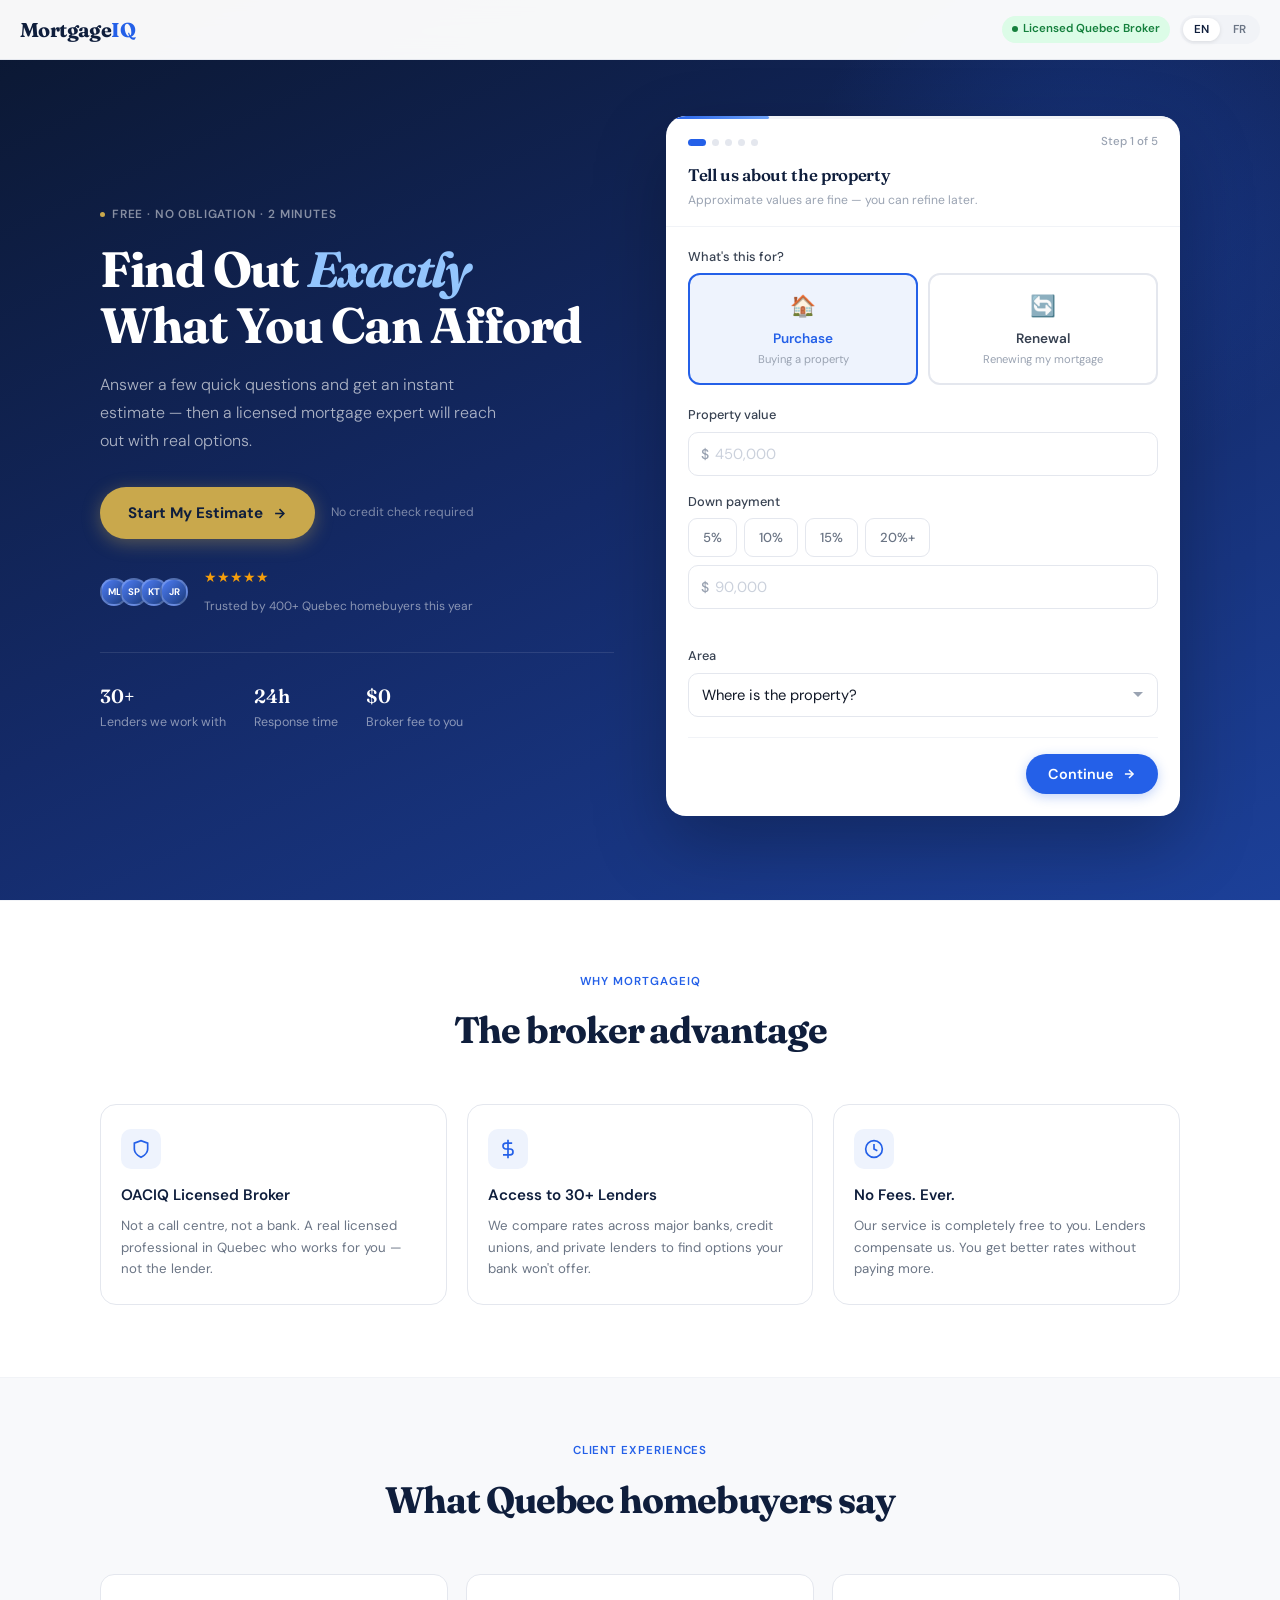
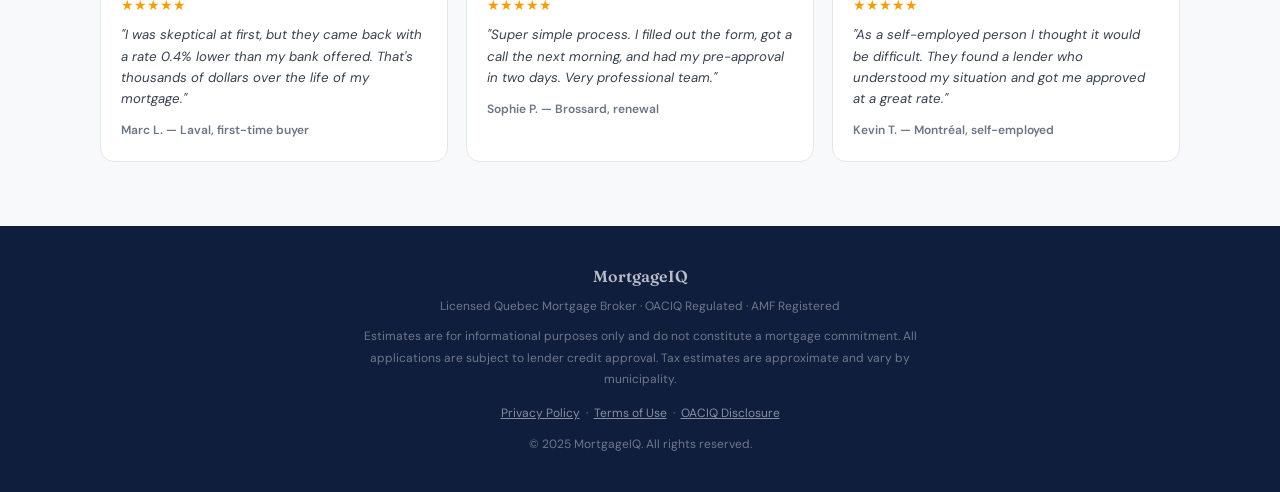
==== index.html @ 28eef4b3 "index.html" ====
<!DOCTYPE html>
<html lang="en" id="htmlRoot">
<head>
<meta charset="UTF-8">
<meta name="viewport" content="width=device-width, initial-scale=1.0">
<title>MortgageIQ — Free Quebec Mortgage Calculator</title>
<link rel="preconnect" href="https://fonts.googleapis.com">
<link href="https://fonts.googleapis.com/css2?family=Fraunces:ital,opsz,wght@0,9..144,600;0,9..144,700;1,9..144,300&family=DM+Sans:opsz,wght@9..40,300;9..40,400;9..40,500;9..40,600&display=swap" rel="stylesheet">
<style>
:root{--navy:#0f1e3c;--navy-mid:#1a2f58;--blue:#2460e8;--blue-light:#4f7ef5;--sky:#eef3fd;--gold:#c9a84c;--green:#15803d;--green-soft:#dcfce7;--yellow:#b45309;--red:#b91c1c;--white:#fff;--gray-50:#f8f9fb;--gray-100:#f1f3f7;--gray-200:#e4e7ee;--gray-300:#cbd1dc;--gray-400:#9aa3b2;--gray-500:#6b7585;--gray-700:#374151;--gray-900:#111827;--shadow-lg:0 16px 56px rgba(15,30,60,0.16)}
*,*::before,*::after{box-sizing:border-box;margin:0;padding:0}
html{scroll-behavior:smooth;-webkit-text-size-adjust:100%}
body{font-family:'DM Sans',sans-serif;background:#fff;color:var(--gray-900);line-height:1.6;overflow-x:hidden}

/* NAV */
nav{position:fixed;top:0;left:0;right:0;z-index:200;background:rgba(255,255,255,0.97);backdrop-filter:blur(12px);border-bottom:1px solid var(--gray-200);height:60px;display:flex;align-items:center;padding:0 20px;gap:10px}
.nav-logo{font-family:'Fraunces',serif;font-size:1.25rem;font-weight:700;color:var(--navy);letter-spacing:-0.03em;flex:1}
.nav-logo span{color:var(--blue)}
.nav-pill{display:flex;align-items:center;gap:5px;background:var(--green-soft);color:var(--green);font-size:0.72rem;font-weight:600;padding:4px 10px;border-radius:100px;white-space:nowrap}
.nav-pill::before{content:'';width:6px;height:6px;border-radius:50%;background:var(--green);flex-shrink:0}
.lang-sw{display:flex;background:var(--gray-100);border-radius:100px;padding:3px;gap:2px;flex-shrink:0}
.lang-btn{padding:4px 11px;border-radius:100px;border:none;cursor:pointer;font-family:'DM Sans',sans-serif;font-size:0.72rem;font-weight:600;color:var(--gray-500);background:transparent;transition:all 0.18s}
.lang-btn.active{background:white;color:var(--navy);box-shadow:0 1px 4px rgba(0,0,0,0.1)}

/* HERO */
.hero{min-height:100svh;background:linear-gradient(155deg,#0b1730 0%,#142a68 52%,#1c4099 100%);display:flex;align-items:center;padding:80px 20px 48px;position:relative;overflow:hidden}
.hero-glow{position:absolute;width:600px;height:600px;border-radius:50%;top:-100px;right:-100px;background:radial-gradient(circle,rgba(36,96,232,0.22) 0%,transparent 65%);pointer-events:none}
.hero-inner{max-width:1080px;margin:0 auto;width:100%;display:grid;grid-template-columns:1fr 1fr;gap:52px;align-items:center;position:relative;z-index:2}
.eyebrow{display:inline-flex;align-items:center;gap:7px;font-size:0.74rem;font-weight:600;color:rgba(255,255,255,0.5);letter-spacing:0.07em;text-transform:uppercase;margin-bottom:18px}
.eyebrow-dot{width:5px;height:5px;border-radius:50%;background:var(--gold)}
.hero h1{font-family:'Fraunces',serif;font-size:clamp(2rem,4.5vw,3.1rem);font-weight:700;color:white;line-height:1.12;letter-spacing:-0.03em;margin-bottom:18px}
.hero h1 em{font-style:italic;color:#93c5fd}
.hero-sub{font-size:1rem;color:rgba(255,255,255,0.65);max-width:400px;margin-bottom:32px;font-weight:300;line-height:1.75}
.hero-cta-row{display:flex;align-items:center;gap:16px;flex-wrap:wrap}
.btn-hero{display:inline-flex;align-items:center;gap:9px;background:var(--gold);color:var(--navy);font-weight:700;font-size:0.95rem;padding:14px 28px;border-radius:100px;border:none;cursor:pointer;box-shadow:0 4px 18px rgba(201,168,76,0.38);text-decoration:none;transition:all 0.2s;font-family:'DM Sans',sans-serif}
.btn-hero:hover{background:#dbb958;transform:translateY(-2px)}
.hero-reassure{font-size:0.76rem;color:rgba(255,255,255,0.45)}
.hero-reviews{display:flex;align-items:center;gap:10px;margin-top:28px}
.rev-avatars{display:flex}
.rev-av{width:28px;height:28px;border-radius:50%;border:2px solid rgba(255,255,255,0.2);margin-right:-8px;background:linear-gradient(135deg,#4f7ef5,#1a3a7c);display:flex;align-items:center;justify-content:center;font-size:0.6rem;font-weight:700;color:white}
.rev-txt{font-size:0.75rem;color:rgba(255,255,255,0.5);margin-left:14px}
.rev-stars{color:#fbbf24;font-size:0.7rem;display:block;margin-bottom:1px}
.hero-stats{display:flex;gap:28px;margin-top:36px;padding-top:28px;border-top:1px solid rgba(255,255,255,0.1)}
.hero-stat{color:rgba(255,255,255,0.5);font-size:0.78rem}
.hero-stat strong{display:block;color:white;font-size:1.2rem;font-family:'Fraunces',serif;font-weight:600;margin-bottom:1px}

/* CALC CARD */
.calc-card{background:white;border-radius:20px;box-shadow:0 28px 72px rgba(0,0,0,0.26);overflow:hidden}
.c-prog{height:3px;background:var(--gray-100)}
.c-prog-fill{height:100%;background:linear-gradient(90deg,var(--blue),#6fa3f7);transition:width 0.5s cubic-bezier(.4,0,.2,1);border-radius:0 2px 2px 0}
.c-ind{display:flex;align-items:center;justify-content:space-between;padding:14px 22px 0}
.c-dots{display:flex;gap:6px}
.c-dot{width:7px;height:7px;border-radius:50%;background:var(--gray-200);transition:all 0.3s}
.c-dot.active{background:var(--blue);width:18px;border-radius:4px}
.c-dot.done{background:var(--green)}
.c-counter{font-size:0.72rem;color:var(--gray-400);font-weight:500}
.c-title-row{padding:10px 22px 16px;border-bottom:1px solid var(--gray-100)}
.c-title{font-family:'Fraunces',serif;font-size:1.05rem;font-weight:600;color:var(--navy);letter-spacing:-0.02em}
.c-hint{font-size:0.76rem;color:var(--gray-400);margin-top:2px}
.c-body{padding:20px 22px 22px}

/* FORM */
.fg{margin-bottom:16px}
.fl{display:flex;align-items:center;gap:5px;font-size:0.8rem;font-weight:500;color:var(--gray-700);margin-bottom:6px}
.fl .opt{color:var(--gray-400);font-weight:400;font-size:0.72rem}
.fi{width:100%;padding:11px 13px;border:1.5px solid var(--gray-200);border-radius:10px;font-family:'DM Sans',sans-serif;font-size:0.92rem;color:var(--gray-900);background:white;outline:none;transition:border-color 0.15s,box-shadow 0.15s;-webkit-appearance:none}
.fi:focus{border-color:var(--blue);box-shadow:0 0 0 3px rgba(36,96,232,0.1)}
.fi::placeholder{color:var(--gray-300)}
.fsel{appearance:none;cursor:pointer;background-image:url("data:image/svg+xml,%3Csvg xmlns='http://www.w3.org/2000/svg' width='12' height='8' viewBox='0 0 12 8'%3E%3Cpath fill='%239aa3b2' d='M1 1l5 5 5-5'/%3E%3C/svg%3E");background-repeat:no-repeat;background-position:right 13px center;padding-right:34px}
.pfx{position:relative}
.pfx-lbl{position:absolute;left:13px;top:50%;transform:translateY(-50%);font-size:0.88rem;color:var(--gray-400);font-weight:500;pointer-events:none}
.pfx .fi{padding-left:26px}
.down-hint{font-size:0.73rem;margin-top:5px;min-height:16px}
.g2{display:grid;grid-template-columns:1fr 1fr;gap:12px}
.err{font-size:0.73rem;color:var(--red);margin-top:4px;display:none}
.err.on{display:block;animation:fUp 0.2s ease}

/* CHIPS */
.cg{display:flex;flex-wrap:wrap;gap:7px}
.ch{padding:8px 14px;border:1.5px solid var(--gray-200);border-radius:9px;cursor:pointer;font-size:0.82rem;color:var(--gray-500);font-weight:500;background:white;transition:all 0.15s;user-select:none;white-space:nowrap}
.ch:hover{border-color:var(--blue-light);color:var(--blue);background:var(--sky)}
.ch.sel{border-color:var(--blue);color:var(--blue);background:var(--sky);font-weight:600}
.ch-h{flex:1 0 calc(50% - 4px);text-align:center}
.ch-f{flex:1 0 100%;text-align:center}

/* PURPOSE CHIPS */
.pur-g{display:grid;grid-template-columns:1fr 1fr;gap:10px;margin-bottom:20px}
.pur-ch{padding:14px 10px;border:2px solid var(--gray-200);border-radius:12px;cursor:pointer;text-align:center;transition:all 0.18s;user-select:none;background:white}
.pur-ch:hover{border-color:var(--blue-light);background:var(--sky)}
.pur-ch.sel{border-color:var(--blue);background:var(--sky)}
.pur-icon{font-size:1.3rem;margin-bottom:5px}
.pur-lbl{font-size:0.85rem;font-weight:600;color:var(--gray-700);display:block}
.pur-sub{font-size:0.7rem;color:var(--gray-400);display:block;margin-top:2px}
.pur-ch.sel .pur-lbl{color:var(--blue)}
.renew-f{display:none}
.renew-f.on{display:block}

/* RATE PILL */
.rate-pill{display:flex;align-items:center;justify-content:space-between;padding:11px 14px;background:var(--sky);border:1.5px solid rgba(36,96,232,0.15);border-radius:10px}
.rate-val{font-size:1.35rem;font-weight:700;color:var(--blue);font-family:'Fraunces',serif}
.rate-lbl{font-size:0.74rem;color:var(--gray-400)}
.rate-lock{font-size:0.72rem;color:var(--gray-400);display:flex;align-items:center;gap:4px}

/* STEP NAV */
.snav{display:flex;justify-content:space-between;align-items:center;margin-top:20px;padding-top:16px;border-top:1px solid var(--gray-100)}
.btn-back{background:none;border:none;cursor:pointer;color:var(--gray-400);font-size:0.83rem;font-weight:500;display:flex;align-items:center;gap:4px;font-family:'DM Sans',sans-serif;padding:8px 4px;border-radius:6px;transition:color 0.15s}
.btn-back:hover{color:var(--gray-700)}
.btn-next{display:flex;align-items:center;gap:8px;background:var(--blue);color:white;font-weight:600;font-size:0.9rem;padding:11px 22px;border-radius:100px;border:none;cursor:pointer;box-shadow:0 3px 12px rgba(36,96,232,0.28);font-family:'DM Sans',sans-serif;transition:all 0.2s}
.btn-next:hover{background:#1a4fd8;transform:translateY(-1px)}

/* RESULTS */
.res-hero{padding:18px 22px 16px;background:var(--gray-50);border-bottom:1px solid var(--gray-100)}
.res-bar{height:4px;border-radius:100px;width:100%;margin-bottom:14px}
.res-status{display:flex;align-items:flex-start;gap:10px}
.res-icon{width:36px;height:36px;border-radius:10px;display:flex;align-items:center;justify-content:center;flex-shrink:0;font-size:1rem;font-weight:700}
.res-status-txt h4{font-size:0.9rem;font-weight:700;margin-bottom:3px}
.res-status-txt p{font-size:0.78rem;line-height:1.5;color:var(--gray-500)}
.res-nums{display:grid;grid-template-columns:1fr 1fr;gap:1px;background:var(--gray-200);border:1px solid var(--gray-200);border-radius:12px;overflow:hidden;margin:0 22px}
.res-num{background:white;padding:13px 14px;text-align:center}
.res-num-val{font-family:'Fraunces',serif;font-size:1.35rem;font-weight:600;color:var(--navy);letter-spacing:-0.02em;line-height:1.1}
.res-num-lbl{font-size:0.7rem;color:var(--gray-400);margin-top:3px}
.res-ratios{display:flex;gap:16px;padding:14px 22px}
.ratio-i{flex:1}
.ratio-lbl{font-size:0.68rem;color:var(--gray-400);font-weight:500;text-transform:uppercase;letter-spacing:0.04em;margin-bottom:4px}
.ratio-bw{height:5px;background:var(--gray-200);border-radius:5px;overflow:hidden;margin-bottom:3px}
.ratio-b{height:100%;border-radius:5px;transition:width 0.6s ease}
.ratio-val{font-size:0.75rem;font-weight:600}
.res-cta{padding:0 22px 20px}
.res-teaser{font-size:0.82rem;color:var(--gray-500);margin-bottom:14px;line-height:1.55}
.res-teaser strong{color:var(--navy)}
.disc{font-size:0.68rem;color:var(--gray-400);text-align:center;margin-top:10px;line-height:1.5}

/* CONTACT */
.con-hdr{padding:16px 22px 14px;background:var(--sky);border-bottom:1px solid rgba(36,96,232,0.1)}
.con-hdr h4{font-size:0.9rem;font-weight:700;color:var(--navy);margin-bottom:3px}
.con-hdr p{font-size:0.75rem;color:var(--gray-500)}
.ph-row{display:flex}
.ph-cc{padding:11px 12px;background:var(--gray-100);border:1.5px solid var(--gray-200);border-right:none;border-radius:10px 0 0 10px;font-size:0.88rem;color:var(--gray-500);white-space:nowrap;display:flex;align-items:center}
.ph-row .fi{border-radius:0 10px 10px 0}
.ph-why{display:inline-flex;align-items:center;gap:3px;font-size:0.72rem;color:var(--blue);cursor:pointer;margin-left:6px;font-weight:500;border:none;background:none;font-family:'DM Sans',sans-serif;padding:0;text-decoration:underline;text-underline-offset:2px}
.ph-tip{display:none;background:var(--navy);color:white;font-size:0.73rem;padding:10px 13px;border-radius:9px;margin-top:7px;line-height:1.5;position:relative}
.ph-tip::before{content:'';position:absolute;top:-5px;left:16px;border-left:5px solid transparent;border-right:5px solid transparent;border-bottom:5px solid var(--navy)}
.ph-tip.on{display:block;animation:fUp 0.15s ease}
.consent-lbl{display:flex;align-items:flex-start;gap:10px;background:var(--gray-50);border:1.5px solid var(--gray-200);border-radius:10px;padding:12px;cursor:pointer;transition:border-color 0.15s;margin-bottom:14px}
.consent-lbl:hover{border-color:var(--gray-300)}
.consent-lbl.chk{border-color:var(--blue);background:var(--sky)}
.consent-box{width:18px;height:18px;border-radius:5px;flex-shrink:0;margin-top:1px;border:2px solid var(--gray-300);background:white;display:flex;align-items:center;justify-content:center;transition:all 0.15s}
.consent-lbl.chk .consent-box{background:var(--blue);border-color:var(--blue)}
.consent-box svg{display:none}
.consent-lbl.chk .consent-box svg{display:block}
.consent-txt{font-size:0.75rem;color:var(--gray-500);line-height:1.5}
.btn-sub{width:100%;background:linear-gradient(135deg,var(--blue),#1a4fd8);color:white;font-weight:700;font-size:0.95rem;padding:14px;border-radius:12px;border:none;cursor:pointer;font-family:'DM Sans',sans-serif;display:flex;align-items:center;justify-content:center;gap:8px;box-shadow:0 4px 18px rgba(36,96,232,0.32);transition:all 0.2s}
.btn-sub:hover:not(:disabled){transform:translateY(-1px);box-shadow:0 8px 26px rgba(36,96,232,0.4)}
.btn-sub:disabled{opacity:0.65;cursor:not-allowed;transform:none}
.trust-row{display:flex;align-items:center;justify-content:center;gap:16px;flex-wrap:wrap;margin-top:14px}
.ti{display:flex;align-items:center;gap:4px;font-size:0.7rem;color:var(--gray-400)}
.ti svg{color:var(--green)}

/* SOCIAL PROOF */
.sp-strip{display:flex;align-items:center;gap:10px;background:var(--green-soft);border:1px solid #86efac;border-radius:10px;padding:11px 14px;margin-bottom:16px}
.sp-avs{display:flex;flex-shrink:0}
.sp-av{width:24px;height:24px;border-radius:50%;border:2px solid white;margin-right:-7px;background:linear-gradient(135deg,#4f7ef5,#1a3a7c);display:flex;align-items:center;justify-content:center;font-size:0.55rem;font-weight:700;color:white}
.sp-txt{font-size:0.75rem;color:var(--green);font-weight:500;margin-left:12px;line-height:1.4}
.sp-txt strong{display:block;font-size:0.8rem}


/* INFO TOOLTIPS */
/* The (i) badge */
.info-i{
  display:inline-flex;align-items:center;justify-content:center;
  width:16px;height:16px;border-radius:50%;
  background:var(--gray-200);color:var(--gray-500);
  font-size:0.65rem;font-weight:700;font-style:normal;
  cursor:pointer;margin-left:5px;flex-shrink:0;
  vertical-align:middle;position:static;
  transition:background 0.15s,color 0.15s;
  -webkit-user-select:none;user-select:none;
  line-height:1;
}
.info-i:hover,.info-i.tip-open{background:var(--blue);color:white}

/* Tooltip panel — rendered via JS into a fixed portal so it never clips */
.tip-portal{
  display:none;
  position:fixed;
  z-index:9999;
  background:var(--navy);
  color:white;
  font-family:'DM Sans',sans-serif;
  font-size:0.72rem;
  font-weight:400;
  line-height:1.55;
  padding:9px 12px;
  border-radius:9px;
  max-width:min(220px, calc(100vw - 32px));
  white-space:normal;
  box-shadow:0 6px 20px rgba(0,0,0,0.28);
  pointer-events:none;
  animation:fUp 0.15s ease;
}
.tip-portal::after{
  content:'';
  position:absolute;
  border:5px solid transparent;
}
.tip-portal.arr-down::after{
  top:100%;left:50%;transform:translateX(-50%);
  border-top-color:var(--navy);
}
.tip-portal.arr-up::after{
  bottom:100%;left:50%;transform:translateX(-50%);
  border-bottom-color:var(--navy);
}
.row-cat{display:flex;align-items:center;gap:0}

/* STEP PANELS */
.sp{display:none}
.sp.on{display:block;animation:fUp 0.25s ease}
@keyframes fUp{from{opacity:0;transform:translateY(8px)}to{opacity:1;transform:translateY(0)}}
@keyframes scIn{from{transform:scale(0.88);opacity:0}to{transform:scale(1);opacity:1}}

/* FEATURES */
.sec-feat{padding:72px 20px;background:white;border-top:1px solid var(--gray-100)}
.sec-in{max-width:1080px;margin:0 auto}
.sec-ey{text-align:center;font-size:0.72rem;font-weight:600;letter-spacing:0.08em;text-transform:uppercase;color:var(--blue);margin-bottom:10px}
.sec-ttl{text-align:center;font-family:'Fraunces',serif;font-size:clamp(1.7rem,3vw,2.3rem);font-weight:700;color:var(--navy);letter-spacing:-0.03em;margin-bottom:44px}
.feat-g{display:grid;grid-template-columns:repeat(3,1fr);gap:20px}
.feat-c{border:1px solid var(--gray-200);border-radius:16px;padding:24px 20px;transition:transform 0.2s,box-shadow 0.2s}
.feat-c:hover{transform:translateY(-3px);box-shadow:var(--shadow-lg)}
.feat-ic{width:40px;height:40px;border-radius:10px;background:var(--sky);display:flex;align-items:center;justify-content:center;margin-bottom:14px}
.feat-c h4{font-size:0.95rem;font-weight:600;color:var(--navy);margin-bottom:7px}
.feat-c p{font-size:0.83rem;color:var(--gray-500);line-height:1.65}

/* REVIEWS */
.sec-rev{padding:64px 20px;background:var(--gray-50);border-top:1px solid var(--gray-100)}
.rev-g{display:grid;grid-template-columns:repeat(3,1fr);gap:18px}
.rev-c{background:white;border:1px solid var(--gray-200);border-radius:14px;padding:20px}
.rev-stars{color:#f59e0b;font-size:0.85rem;margin-bottom:8px}
.rev-body{font-size:0.83rem;color:var(--gray-700);line-height:1.6;margin-bottom:12px;font-style:italic}
.rev-auth{font-size:0.75rem;font-weight:600;color:var(--gray-500)}

/* FOOTER */
footer{background:var(--navy);color:rgba(255,255,255,0.4);text-align:center;padding:36px 20px;font-size:0.75rem;line-height:1.8}
footer strong{color:rgba(255,255,255,0.7);font-family:'Fraunces',serif;font-size:1rem;font-weight:600;display:block;margin-bottom:6px}
footer a{color:rgba(255,255,255,0.5);text-decoration:underline}

/* OVERLAYS / MODALS */
.ov{display:none;position:fixed;inset:0;z-index:998;background:rgba(10,20,40,0.7);backdrop-filter:blur(6px);align-items:center;justify-content:center;padding:20px}
.ov.on{display:flex;animation:fUp 0.22s ease}
.ov-box{background:white;border-radius:20px;padding:36px 32px;max-width:420px;width:100%;box-shadow:0 24px 64px rgba(0,0,0,0.2);animation:scIn 0.26s cubic-bezier(0.34,1.56,0.64,1)}
.ov-emoji{font-size:2rem;margin-bottom:10px;text-align:center}
.ov-box h3{font-family:'Fraunces',serif;font-size:1.2rem;color:var(--navy);margin-bottom:8px;letter-spacing:-0.02em;text-align:center}
.ov-box p{font-size:0.83rem;color:var(--gray-500);line-height:1.6;margin-bottom:18px;text-align:center}
.btn-ov-main{width:100%;padding:13px;background:linear-gradient(135deg,var(--blue),#1a4fd8);color:white;font-weight:700;font-size:0.92rem;border:none;border-radius:10px;cursor:pointer;font-family:'DM Sans',sans-serif;margin-bottom:10px;transition:all 0.2s;box-shadow:0 3px 12px rgba(36,96,232,0.28)}
.btn-ov-main:hover{transform:translateY(-1px)}
.btn-ov-sec{width:100%;padding:10px;background:none;border:1.5px solid var(--gray-200);color:var(--gray-500);font-weight:500;font-size:0.85rem;border-radius:10px;cursor:pointer;font-family:'DM Sans',sans-serif;transition:all 0.15s}
.btn-ov-sec:hover{border-color:var(--gray-300);color:var(--gray-700)}
.btn-ov-ghost{background:none;border:none;color:var(--gray-400);font-size:0.8rem;cursor:pointer;font-family:'DM Sans',sans-serif;padding:4px;display:block;margin:0 auto}

/* PRIVACY MODAL */
.priv-box{background:white;border-radius:20px;padding:32px;max-width:520px;width:100%;box-shadow:0 24px 64px rgba(0,0,0,0.2);animation:scIn 0.26s cubic-bezier(0.34,1.56,0.64,1);text-align:left}
.priv-hdr{display:flex;align-items:center;justify-content:space-between;margin-bottom:18px}
.priv-hdr h3{font-family:'Fraunces',serif;font-size:1.1rem;color:var(--navy)}
.priv-close-x{background:none;border:none;cursor:pointer;color:var(--gray-400);font-size:1.2rem;line-height:1}
.priv-body{font-size:0.81rem;color:var(--gray-500);line-height:1.7;max-height:340px;overflow-y:auto;padding-right:4px;margin-bottom:16px}
.priv-body p{margin-bottom:12px}
.priv-body strong{color:var(--navy);display:block;margin-bottom:2px}

/* MODAL SUCCESS */
.modal-box{background:white;border-radius:22px;padding:44px 36px;max-width:440px;width:100%;text-align:center;box-shadow:0 32px 80px rgba(0,0,0,0.22);animation:scIn 0.28s cubic-bezier(0.34,1.56,0.64,1)}
.modal-chk{width:68px;height:68px;border-radius:50%;background:var(--green-soft);margin:0 auto 18px;display:flex;align-items:center;justify-content:center}
.modal-box h2{font-family:'Fraunces',serif;font-size:1.5rem;color:var(--navy);margin-bottom:10px}
.modal-box p{color:var(--gray-500);font-size:0.88rem;line-height:1.65;margin-bottom:22px}
.btn-modal-done{background:var(--navy);color:white;font-family:'DM Sans',sans-serif;font-weight:600;padding:12px 28px;border-radius:100px;border:none;cursor:pointer;font-size:0.9rem;transition:background 0.2s}
.btn-modal-done:hover{background:var(--navy-mid)}
.modal-next{margin-top:16px;padding:14px;background:var(--gray-50);border-radius:12px;font-size:0.78rem;color:var(--gray-500)}
.modal-next strong{display:block;color:var(--navy);margin-bottom:3px;font-size:0.83rem}


/* RESULTS SUMMARY TABLE + CHART */
.res-summary{padding:0 22px 20px}
.res-section-title{font-family:'Fraunces',serif;font-size:0.95rem;font-weight:600;color:var(--navy);margin:18px 0 10px;letter-spacing:-0.01em}
.sum-table{width:100%;border-collapse:collapse;font-size:0.78rem;border-radius:10px;overflow:hidden;border:1px solid var(--gray-200)}
.sum-table th{background:var(--navy);color:white;padding:9px 12px;text-align:left;font-weight:600;font-size:0.72rem;letter-spacing:0.03em}
.sum-table th:not(:first-child){text-align:right}
.sum-table td{padding:9px 12px;border-bottom:1px solid var(--gray-100);color:var(--gray-700)}
.sum-table td:not(:first-child){text-align:right;font-weight:500;color:var(--navy);font-family:'Fraunces',serif;font-size:0.82rem}
.sum-table tr:last-child td{border-bottom:none;font-weight:700;background:var(--gray-50)}
.sum-table tr:hover td{background:var(--sky)}
.sum-table .row-cat{color:var(--gray-500);font-size:0.74rem}

/* DONUT CHART */
.chart-wrap{display:flex;align-items:center;gap:20px;padding:4px 0 8px}
.donut-svg{flex-shrink:0}
.chart-legend{display:flex;flex-direction:column;gap:8px}
.legend-item{display:flex;align-items:center;gap:8px;font-size:0.78rem}
.legend-dot{width:10px;height:10px;border-radius:50%;flex-shrink:0}
.legend-label{color:var(--gray-500)}
.legend-val{font-weight:600;color:var(--navy);font-family:'Fraunces',serif;margin-left:auto}

/* NARRATIVE */
.res-narrative{background:var(--gray-50);border-radius:12px;padding:14px 16px;font-size:0.8rem;color:var(--gray-600);line-height:1.7;margin-top:4px}
.res-narrative p{margin-bottom:8px}
.res-narrative p:last-child{margin-bottom:0}
.res-narrative .nar-icon{margin-right:5px}
.res-narrative strong{color:var(--navy)}

/* BROKER CTA at bottom of results */
.res-broker-cta{margin:16px 22px 20px;background:linear-gradient(135deg,var(--navy),var(--navy-mid));border-radius:14px;padding:18px 20px;color:white;text-align:center}
.res-broker-cta h4{font-family:'Fraunces',serif;font-size:1rem;margin-bottom:5px}
.res-broker-cta p{font-size:0.75rem;color:rgba(255,255,255,0.65);margin-bottom:12px}
.btn-broker-cta{display:inline-flex;align-items:center;gap:7px;background:var(--gold);color:var(--navy);font-weight:700;font-size:0.85rem;padding:10px 22px;border-radius:100px;border:none;cursor:pointer;font-family:'DM Sans',sans-serif;transition:all 0.2s}
.btn-broker-cta:hover{background:#dbb958;transform:translateY(-1px)}

@media(max-width:480px){
  .res-summary{padding:0 16px 16px}
  .res-broker-cta{margin:12px 16px 16px}
  .chart-wrap{flex-direction:column;align-items:flex-start}
  .sum-table td,.sum-table th{padding:7px 9px}
}

/* MOBILE */
@media(max-width:860px){
  .hero-inner{grid-template-columns:1fr;gap:32px}
  .hero{padding-top:76px;min-height:auto;padding-bottom:40px}
  .hero h1{font-size:1.9rem}
  .feat-g,.rev-g{grid-template-columns:1fr}
  .g2{grid-template-columns:1fr}
}
@media(max-width:480px){
  .hero-stats,.hero-reviews{display:none}
  .c-body{padding:16px 16px 20px}
  .c-ind{padding:12px 16px 0}
  .c-title-row{padding:8px 16px 12px}
  .res-hero{padding:14px 16px}
  .res-ratios{padding:14px 16px}
  .res-nums{margin:0 16px}
  .res-cta{padding:0 16px 18px}
  .con-hdr{padding:14px 16px}
  .ch-h{flex:1 0 100%}
  .nav-pill{display:none}
}
</style>
</head>
<body>

<nav>
  <div class="nav-logo">Mortgage<span>IQ</span></div>
  <div class="nav-pill" id="navPill"></div>
  <div class="lang-sw">
    <button class="lang-btn active" id="btnEN" onclick="setLang('en')">EN</button>
    <button class="lang-btn" id="btnFR" onclick="setLang('fr')">FR</button>
  </div>
</nav>

<section class="hero" id="home">
  <div class="hero-glow"></div>
  <div class="hero-inner">
    <div>
      <div class="eyebrow"><span class="eyebrow-dot"></span><span id="hEyebrow"></span></div>
      <h1 id="hH1"></h1>
      <p class="hero-sub" id="hSub"></p>
      <div class="hero-cta-row">
        <a href="#calc" class="btn-hero" onclick="scrollCalc(event)">
          <span id="hCta"></span>
          <svg width="15" height="15" viewBox="0 0 24 24" fill="none" stroke="currentColor" stroke-width="2.5"><line x1="5" y1="12" x2="19" y2="12"/><polyline points="12 5 19 12 12 19"/></svg>
        </a>
        <span class="hero-reassure" id="hNoCredit"></span>
      </div>
      <div class="hero-reviews">
        <div class="rev-avatars"><div class="rev-av">ML</div><div class="rev-av">SP</div><div class="rev-av">KT</div><div class="rev-av">JR</div></div>
        <div class="rev-txt"><span class="rev-stars">★★★★★</span><span id="hRevCount"></span></div>
      </div>
      <div class="hero-stats">
        <div class="hero-stat"><strong>30+</strong><span id="hStat1"></span></div>
        <div class="hero-stat"><strong>24h</strong><span id="hStat2"></span></div>
        <div class="hero-stat"><strong>$0</strong><span id="hStat3"></span></div>
      </div>
    </div>

    <div id="calc">
      <div class="calc-card">
        <div class="c-prog"><div class="c-prog-fill" id="progFill" style="width:20%"></div></div>
        <div class="c-ind">
          <div class="c-dots">
            <div class="c-dot active" id="d1"></div><div class="c-dot" id="d2"></div>
            <div class="c-dot" id="d3"></div><div class="c-dot" id="d4"></div><div class="c-dot" id="d5"></div>
          </div>
          <div class="c-counter" id="stepCtr"></div>
        </div>

        <!-- STEP 1 -->
        <div class="sp on" id="step1">
          <div class="c-title-row"><div class="c-title" id="s1t"></div><div class="c-hint" id="s1h"></div></div>
          <div class="c-body">
            <div class="fg">
              <label class="fl" id="purLbl"></label>
              <div class="pur-g">
                <div class="pur-ch sel" onclick="setPurpose(this,'purchase')" id="cpPurchase">
                  <div class="pur-icon">🏠</div>
                  <span class="pur-lbl" id="purPurchLbl"></span>
                  <span class="pur-sub" id="purPurchSub"></span>
                </div>
                <div class="pur-ch" onclick="setPurpose(this,'renewal')" id="cpRenewal">
                  <div class="pur-icon">🔄</div>
                  <span class="pur-lbl" id="purRenLbl"></span>
                  <span class="pur-sub" id="purRenSub"></span>
                </div>
              </div>
            </div>
            <div class="fg">
              <label class="fl" id="lPropPrice"></label>
              <div class="pfx"><span class="pfx-lbl">$</span><input type="text" class="fi" id="propPrice" oninput="fmtC(this);updDown()" inputmode="numeric" placeholder="450,000"></div>
              <div class="err" id="ePropPrice"></div>
            </div>
            <div class="fg" id="downGrp">
              <label class="fl" id="lDown"></label>
              <div class="cg" id="downPctG" style="margin-bottom:8px">
                <div class="ch" onclick="applyPct(5)" data-p="5">5%</div>
                <div class="ch" onclick="applyPct(10)" data-p="10">10%</div>
                <div class="ch" onclick="applyPct(15)" data-p="15">15%</div>
                <div class="ch" onclick="applyPct(20)" data-p="20">20%+</div>
              </div>
              <div class="pfx"><span class="pfx-lbl">$</span><input type="text" class="fi" id="downPay" oninput="fmtC(this);updDown();clearPctCh()" inputmode="numeric" placeholder="90,000"></div>
              <div class="down-hint" id="downHint"></div>
              <div class="err" id="eDown"></div>
            </div>
            <div class="fg renew-f" id="balGrp">
              <label class="fl" id="lBal"></label>
              <div class="pfx"><span class="pfx-lbl">$</span><input type="text" class="fi" id="remainBal" oninput="fmtC(this)" inputmode="numeric" placeholder="280,000"></div>
              <div class="err" id="eBal"></div>
            </div>
            <div class="fg renew-f" id="lenderGrp">
              <label class="fl" id="lLender"></label>
              <select class="fi fsel" id="curLender">
                <option value="" id="lenderPh"></option>
                <option value="bmo">BMO</option><option value="rbc">RBC</option>
                <option value="td">TD Bank</option><option value="scotiabank">Scotiabank</option>
                <option value="cibc">CIBC</option><option value="desjardins">Desjardins</option>
                <option value="national">Banque Nationale</option><option value="other" id="lenderOtherOpt"></option>
              </select>
            </div>
            <div class="fg">
              <label class="fl" id="lLocation"></label>
              <select class="fi fsel" id="location">
                <option value="" id="locPh"></option>
                <option value="montreal">Montréal</option><option value="laval">Laval</option>
                <option value="longueuil">Longueuil</option><option value="brossard">Brossard</option>
                <option value="west-island">West Island</option><option value="south-shore">South Shore</option>
                <option value="other" id="locOtherOpt"></option>
              </select>
              <div class="err" id="eLoc"></div>
            </div>
            <div class="snav"><div></div>
              <button class="btn-next" onclick="goTo(2)"><span id="btnCont1"></span> <svg width="14" height="14" viewBox="0 0 24 24" fill="none" stroke="currentColor" stroke-width="2.5"><line x1="5" y1="12" x2="19" y2="12"/><polyline points="12 5 19 12 12 19"/></svg></button>
            </div>
          </div>
        </div>

        <!-- STEP 2 -->
        <div class="sp" id="step2">
          <div class="c-title-row"><div class="c-title" id="s2t"></div><div class="c-hint" id="s2h"></div></div>
          <div class="c-body">
            <div class="fg">
              <label class="fl" id="lRate"></label>
              <div class="rate-pill">
                <div style="display:flex;align-items:baseline;gap:6px"><div class="rate-val">5.25%</div><div class="rate-lbl" id="rateDesc"></div></div>
                <div class="rate-lock"><svg width="11" height="11" viewBox="0 0 24 24" fill="none" stroke="currentColor" stroke-width="2"><rect x="3" y="11" width="18" height="11" rx="2"/><path d="M7 11V7a5 5 0 0 1 10 0v4"/></svg><span id="rateLock"></span></div>
              </div>
            </div>
            <div class="fg">
              <label class="fl" id="lAmort"></label>
              <div class="cg" id="amortG">
                <div class="ch ch-h sel" onclick="pick('amortG',this,'25')" id="am25"></div>
                <div class="ch ch-h" onclick="pick('amortG',this,'30')" id="am30"></div>
              </div>
            </div>
            <div class="fg">
              <label class="fl" id="lFreq"></label>
              <div class="cg" id="freqG">
                <div class="ch ch-h sel" onclick="pick('freqG',this,'monthly')" id="fqMo"></div>
                <div class="ch ch-h" onclick="pick('freqG',this,'biweekly')" id="fqBi"></div>
                <div class="ch ch-f" onclick="pick('freqG',this,'accel')" id="fqAc"></div>
              </div>
            </div>
            <div class="snav">
              <button class="btn-back" onclick="goTo(1)">← <span id="btnBack2"></span></button>
              <button class="btn-next" onclick="goTo(3)"><span id="btnCont2"></span> <svg width="14" height="14" viewBox="0 0 24 24" fill="none" stroke="currentColor" stroke-width="2.5"><line x1="5" y1="12" x2="19" y2="12"/><polyline points="12 5 19 12 12 19"/></svg></button>
            </div>
          </div>
        </div>

        <!-- STEP 3 -->
        <div class="sp" id="step3">
          <div class="c-title-row"><div class="c-title" id="s3t"></div><div class="c-hint" id="s3h"></div></div>
          <div class="c-body">
            <div class="fg">
              <label class="fl" id="lEmp"></label>
              <div class="cg" id="empG">
                <div class="ch ch-h sel" onclick="pick('empG',this,'employed')" id="empE"></div>
                <div class="ch ch-h" onclick="pick('empG',this,'self')" id="empS"></div>
                <div class="ch ch-h" onclick="pick('empG',this,'contract')" id="empC"></div>
                <div class="ch ch-h" onclick="pick('empG',this,'other')" id="empO"></div>
              </div>
            </div>
            <div class="fg">
              <label class="fl" id="lIncome"></label>
              <select class="fi fsel" id="incomeBracket">
                <option value="" id="incPh"></option>
                <option value="under50" id="incU50"></option>
                <option value="50to75" id="inc50_75"></option>
                <option value="75to100" id="inc75_100"></option>
                <option value="100to125" id="inc100_125"></option>
                <option value="125to150" id="inc125_150"></option>
                <option value="150to175" id="inc150_175"></option>
                <option value="175to200" id="inc175_200"></option>
                <option value="200plus" id="inc200plus"></option>
              </select>
              <div class="err" id="eIncome"></div>
            </div>
            <div class="g2">
              <div class="fg">
                <label class="fl"><span id="lCar"></span> <span class="opt" id="lOpt1"></span></label>
                <div class="pfx"><span class="pfx-lbl">$</span><input type="text" class="fi" id="carPay" placeholder="0" oninput="fmtC(this)" inputmode="numeric"></div>
              </div>
              <div class="fg">
                <label class="fl"><span id="lDebts"></span> <span class="opt" id="lOpt2"></span></label>
                <div class="pfx"><span class="pfx-lbl">$</span><input type="text" class="fi" id="otherDebts" placeholder="0" oninput="fmtC(this)" inputmode="numeric"></div>
              </div>
            </div>
            <div class="fg">
              <label class="fl"><span id="lCredit"></span> <span class="opt" id="lOpt3"></span></label>
              <div class="cg" id="creditG">
                <div class="ch ch-h" onclick="pick('creditG',this,'720+')" id="cr720"></div>
                <div class="ch ch-h" onclick="pick('creditG',this,'680-719')" id="cr680"></div>
                <div class="ch ch-h" onclick="pick('creditG',this,'600-679')" id="cr600"></div>
                <div class="ch ch-h" onclick="pick('creditG',this,'under600')" id="crU600"></div>
              </div>
            </div>
            <div class="snav">
              <button class="btn-back" onclick="goTo(2)">← <span id="btnBack3"></span></button>
              <button class="btn-next" onclick="goTo(4)"><span id="btnGetRes"></span> <svg width="14" height="14" viewBox="0 0 24 24" fill="none" stroke="currentColor" stroke-width="2.5"><line x1="5" y1="12" x2="19" y2="12"/><polyline points="12 5 19 12 12 19"/></svg></button>
            </div>
          </div>
        </div>

        <!-- STEP 4: CONTACT -->
        <div class="sp" id="step4">
          <div class="con-hdr"><h4 id="conTitle"></h4><p id="conSub"></p></div>
          <div class="c-body">
            <div class="sp-strip">
              <div class="sp-avs"><div class="sp-av">ML</div><div class="sp-av">SP</div><div class="sp-av">KT</div></div>
              <div class="sp-txt"><strong id="spStrong"></strong><span id="spSub"></span></div>
            </div>
            <div class="fg">
              <label class="fl" id="lName"></label>
              <input type="text" class="fi" id="fullName" autocomplete="name" placeholder="Jean Tremblay">
              <div class="err" id="eName"></div>
            </div>
            <div class="fg">
              <label class="fl" id="lEmail"></label>
              <input type="email" class="fi" id="emailAddr" autocomplete="email" inputmode="email" placeholder="vous@exemple.com">
              <div class="err" id="eEmail"></div>
            </div>
            <div class="fg">
              <label class="fl" id="lTimeline"></label>
              <div class="cg" id="tlG">
                <div class="ch ch-h sel" onclick="pick('tlG',this,'asap')" id="tlASAP"></div>
                <div class="ch ch-h" onclick="pick('tlG',this,'0-3m')" id="tl3m"></div>
                <div class="ch ch-h" onclick="pick('tlG',this,'3-6m')" id="tl6m"></div>
                <div class="ch ch-h" onclick="pick('tlG',this,'6m+')" id="tl6plus"></div>
              </div>
            </div>
            <div class="fg">
              <label class="fl">
                <span id="lPhone"></span>
                <button class="ph-why" onclick="toggleTip(event)" id="whyBtn"></button>
              </label>
              <div class="ph-row">
                <span class="ph-cc">🇨🇦 +1</span>
                <input type="tel" class="fi" id="phoneNum" oninput="fmtPhone(this)" autocomplete="tel" inputmode="tel" placeholder="(514) 000-0000">
              </div>
              <div class="ph-tip" id="phTip"></div>
              <div class="err" id="ePhone"></div>
            </div>
            <label class="consent-lbl" id="consentLbl" onclick="toggleConsent()">
              <div class="consent-box" id="consentBox">
                <svg width="10" height="10" viewBox="0 0 24 24" fill="none" stroke="white" stroke-width="3.5"><polyline points="20 6 9 17 4 12"/></svg>
              </div>
              <div class="consent-txt" id="consentTxt"></div>
            </label>
            <div class="err" id="eConsent" style="margin-bottom:10px"></div>
            <button class="btn-sub" id="submitBtn" onclick="submitForm()">
              <svg width="15" height="15" viewBox="0 0 24 24" fill="none" stroke="currentColor" stroke-width="2.5"><path d="M12 22s8-4 8-10V5l-8-3-8 3v7c0 6 8 10 8 10z"/></svg>
              <span id="submitTxt"></span>
            </button>
            <div class="trust-row">
              <div class="ti"><svg width="11" height="11" viewBox="0 0 24 24" fill="none" stroke="currentColor" stroke-width="2.5"><rect x="3" y="11" width="18" height="11" rx="2"/><path d="M7 11V7a5 5 0 0 1 10 0v4"/></svg><span id="tr1"></span></div>
              <div class="ti"><svg width="11" height="11" viewBox="0 0 24 24" fill="none" stroke="currentColor" stroke-width="2.5"><polyline points="9 11 12 14 22 4"/><path d="M21 12v7a2 2 0 0 1-2 2H5a2 2 0 0 1-2-2V5a2 2 0 0 1 2-2h11"/></svg><span id="tr2"></span></div>
              <div class="ti"><svg width="11" height="11" viewBox="0 0 24 24" fill="none" stroke="currentColor" stroke-width="2.5"><circle cx="12" cy="12" r="10"/><polyline points="12 6 12 12 16 14"/></svg><span id="tr3"></span></div>
            </div>
            <div style="text-align:center;margin-top:10px">
              <button class="btn-back" onclick="goTo(3)">← <span id="btnBack4"></span></button>
            </div>
          </div>
        </div>

        <!-- STEP 5: RESULTS -->
        <div class="sp" id="step5">
          <div class="res-hero" id="resHero"></div>
          <div class="res-nums" id="resNums"></div>
          <div class="res-ratios" id="resRatios"></div>
          <div class="res-cta">
            <div class="res-teaser" id="resTeaser"></div>
            <div class="disc" id="resDisc"></div>
          </div>
          <!-- SUMMARY TABLE + CHART + NARRATIVE -->
          <div class="res-summary" id="resSummary"></div>
          <!-- BROKER CTA -->
          <div id="resBrokerCta"></div>
        </div>

      </div><!-- /calc-card -->
    </div>
  </div>
</section>

<!-- FEATURES -->
<section class="sec-feat">
  <div class="sec-in">
    <div class="sec-ey" id="featEy"></div>
    <h2 class="sec-ttl" id="featTtl"></h2>
    <div class="feat-g">
      <div class="feat-c"><div class="feat-ic"><svg width="20" height="20" viewBox="0 0 24 24" fill="none" stroke="var(--blue)" stroke-width="2"><path d="M12 22s8-4 8-10V5l-8-3-8 3v7c0 6 8 10 8 10z"/></svg></div><h4 id="f1t"></h4><p id="f1b"></p></div>
      <div class="feat-c"><div class="feat-ic"><svg width="20" height="20" viewBox="0 0 24 24" fill="none" stroke="var(--blue)" stroke-width="2"><line x1="12" y1="1" x2="12" y2="23"/><path d="M17 5H9.5a3.5 3.5 0 0 0 0 7h5a3.5 3.5 0 0 1 0 7H6"/></svg></div><h4 id="f2t"></h4><p id="f2b"></p></div>
      <div class="feat-c"><div class="feat-ic"><svg width="20" height="20" viewBox="0 0 24 24" fill="none" stroke="var(--blue)" stroke-width="2"><circle cx="12" cy="12" r="10"/><polyline points="12 6 12 12 16 14"/></svg></div><h4 id="f3t"></h4><p id="f3b"></p></div>
    </div>
  </div>
</section>

<!-- REVIEWS -->
<section class="sec-rev">
  <div class="sec-in">
    <div class="sec-ey" id="revEy"></div>
    <h2 class="sec-ttl" id="revTtl"></h2>
    <div class="rev-g">
      <div class="rev-c"><div class="rev-stars">★★★★★</div><div class="rev-body" id="rv1b"></div><div class="rev-auth" id="rv1a"></div></div>
      <div class="rev-c"><div class="rev-stars">★★★★★</div><div class="rev-body" id="rv2b"></div><div class="rev-auth" id="rv2a"></div></div>
      <div class="rev-c"><div class="rev-stars">★★★★★</div><div class="rev-body" id="rv3b"></div><div class="rev-auth" id="rv3a"></div></div>
    </div>
  </div>
</section>

<footer>
  <strong>MortgageIQ</strong>
  <p id="ftLicense"></p>
  <p style="margin-top:8px;max-width:560px;margin-left:auto;margin-right:auto" id="ftDisc"></p>
  <p style="margin-top:12px"><a href="#" onclick="openPrivacy(event)" id="ftPriv"></a> &nbsp;·&nbsp; <a href="#" id="ftTerms"></a> &nbsp;·&nbsp; <a href="#" id="ftOACIQ"></a></p>
  <p style="margin-top:10px" id="ftCopy"></p>
</footer>

<!-- EXIT INTENT -->
<div class="ov" id="exitOv">
  <div class="ov-box">
    <div class="ov-emoji">⏳</div>
    <h3 id="exitTitle"></h3><p id="exitBody"></p>
    <button class="btn-ov-main" onclick="closeExit()" id="exitStay"></button>
    <button class="btn-ov-ghost" onclick="dismissExit()" id="exitLeave"></button>
  </div>
</div>

<!-- QUAL GATE -->
<div class="ov" id="gateOv">
  <div class="ov-box">
    <div class="ov-emoji">💡</div>
    <h3 id="gateTitle"></h3><p id="gateBody"></p>
    <button class="btn-ov-main" onclick="closeGate(true)" id="gateCont"></button>
    <button class="btn-ov-sec" onclick="closeGate(false)" id="gateBack"></button>
  </div>
</div>

<!-- PRIVACY MODAL -->
<div class="ov" id="privOv" onclick="if(event.target===this)closePrivacy()">
  <div class="priv-box">
    <div class="priv-hdr"><h3 id="privTitle"></h3><button class="priv-close-x" onclick="closePrivacy()">✕</button></div>
    <div class="priv-body" id="privBody"></div>
    <button class="btn-sub" onclick="closePrivacy()" id="privClose" style="max-width:200px;margin:0 auto;padding:11px"></button>
  </div>
</div>

<script>
// ═══════════════════════════════════════════════════════
// TRANSLATIONS
// ═══════════════════════════════════════════════════════
const T = {
en:{
  navPill:'Licensed Quebec Broker',
  eyebrow:'Free · No obligation · 2 minutes',
  h1:'Find Out <em>Exactly</em><br>What You Can Afford',
  sub:'Answer a few quick questions and get an instant estimate — then a licensed mortgage expert will reach out with real options.',
  cta:'Start My Estimate',
  noCredit:'No credit check required',
  revCount:'Trusted by 400+ Quebec homebuyers this year',
  stat1:'Lenders we work with',stat2:'Response time',stat3:'Broker fee to you',
  s1t:'Tell us about the property',s1h:'Approximate values are fine — you can refine later.',
  purLbl:"What's this for?",
  purPurchLbl:'Purchase',purPurchSub:'Buying a property',
  purRenLbl:'Renewal',purRenSub:'Renewing my mortgage',
  lPropPrice:'Property value',lDown:'Down payment',
  lBal:'Remaining mortgage balance',lLender:'Current lender',
  lenderPh:'Select your lender...',lenderOther:'Other',
  lLoc:'Area',locPh:'Where is the property?',locOther:'Other Quebec area',
  ePrice:'Please enter a valid amount (min $100,000).',
  eDown:'Minimum down payment is 5% of the purchase price.',
  eBal:'Please enter your remaining balance.',
  eLoc:'Please select an area.',
  cont:'Continue',back:'Back',
  s2t:'Mortgage preferences',s2h:'These affect your monthly payment estimate.',
  lRate:'Interest rate',rateDesc:'5-year fixed',rateLock:'Current best rate',
  amort25:'25 years',amort30:'30 years',lAmort:'Amortization',
  lFreq:'Payment frequency',freqMo:'Monthly',freqBi:'Biweekly',freqAc:'Accelerated Biweekly',
  s3t:'Income & debts',s3h:'Used to calculate your qualification ratios — nothing else.',
  lEmp:'Employment type',empE:'Employed',empS:'Self-employed',empC:'Contract',empO:'Other',
  lIncome:'Household income',
  incPh:'Select range...',incU50:'Under $50,000',
  inc50_75:'$50,000 – $75,000',inc75_100:'$75,000 – $100,000',
  inc100_125:'$100,000 – $125,000',inc125_150:'$125,000 – $150,000',
  inc150_175:'$150,000 – $175,000',inc175_200:'$175,000 – $200,000',inc200plus:'$200,000+',
  eIncome:'Please select your income range.',
  lCar:'Car payment',lDebts:'Other debts',opt:'(optional)',
  lCredit:'Credit score',cr720:'720+ Excellent',cr680:'680–719 Good',cr600:'600–679 Fair',crU600:'Under 600',
  getRes:'Get My Results',
  conTitle:'One last step — enter your info to see your results',
  conSub:'Your personalized estimate is ready. Enter your details to unlock it — a mortgage expert will also follow up within 24 hours.',
  spStrong:'Marc from Laval saved $14,200',spSub:'over his mortgage term by switching lenders.',
  lName:'Your name',lEmail:'Email',lPhone:'Phone number',
  lTimeline:'When are you looking to proceed?',
  tlASAP:'As soon as possible',tl3m:'Within 3 months',tl6m:'3–6 months',tl6plus:'6+ months',
  whyBtn:'Why do we need this?',
  phTip:'Your broker needs to call you personally to discuss your options. We never share your number with third parties.',
  consentTxt:'I agree to be contacted by a licensed mortgage professional. My information will be used solely to provide mortgage advice.',
  privacyLink:'Privacy Policy',
  eConsent:'Please check the consent box to continue.',
  ePhone:'Please enter a valid 10-digit phone number.',
  eName:'Please enter your full name.',
  eEmail:'Please enter a valid email address.',
  submitBtn:'Show My Results',tr1:'Secure & encrypted',tr2:'No obligation',tr3:'Response in 24h',
  backToRes:'Back',
  disc:'Free consultation · No obligation · Response within 24 hours',
  qualGreenLbl:'Looking strong',qualGreenMsg:'Based on the information provided, you appear to be within qualification range.',
  qualYellowLbl:'Close to the limit',qualYellowMsg:"You're near the qualification threshold. A broker may be able to structure your application to improve your odds.",
  qualRedLbl:'Worth exploring options',qualRedMsg:'Your ratios are above standard guidelines, but there may still be lenders who can help — especially with a broker in your corner.',
  tPurGreen:'<strong>Good news.</strong> Your profile looks solid. A licensed broker can help you secure a better rate than what\'s publicly listed — sometimes by as much as 0.4%.',
  tPurYellow:'<strong>Don\'t give up.</strong> Standard online tools may show you don\'t qualify — but brokers have access to lenders with more flexible programs. It\'s worth a conversation.',
  tPurRed:'<strong>There may still be options.</strong> Even with higher ratios, some lenders specialize in non-standard situations. A broker can assess whether alternative financing works for you.',
  tRenGreen:'<strong>Good news.</strong> Your renewal profile looks solid. A broker can often beat your current lender\'s renewal offer — sometimes significantly.',
  tRenYellow:'<strong>Worth reviewing.</strong> Even if your ratios are close to the limit, renewal situations have more flexibility. A broker can help.',
  tRenRed:'<strong>Don\'t just accept your bank\'s offer.</strong> Brokers have access to lenders who evaluate renewals differently. Your situation may be better than you think.',
  lblPay:'Est. payment',lblTax:'Est. monthly taxes',lblTotal:'Total monthly cost',lblMax:'Est. max purchase',lblBal:'Remaining balance',lblNewPay:'New est. payment',
  gdsMax:'max 39%',tdsMax:'max 44%',
  featEy:'Why MortgageIQ',featTtl:'The broker advantage',
  f1t:'OACIQ Licensed Broker',f1b:'Not a call centre, not a bank. A real licensed professional in Quebec who works for you — not the lender.',
  f2t:'Access to 30+ Lenders',f2b:"We compare rates across major banks, credit unions, and private lenders to find options your bank won't offer.",
  f3t:'No Fees. Ever.',f3b:'Our service is completely free to you. Lenders compensate us. You get better rates without paying more.',
  revEy:'Client experiences',revTtl:'What Quebec homebuyers say',
  rv1b:'"I was skeptical at first, but they came back with a rate 0.4% lower than my bank offered. That\'s thousands of dollars over the life of my mortgage."',
  rv1a:'Marc L. — Laval, first-time buyer',
  rv2b:'"Super simple process. I filled out the form, got a call the next morning, and had my pre-approval in two days. Very professional team."',
  rv2a:'Sophie P. — Brossard, renewal',
  rv3b:'"As a self-employed person I thought it would be difficult. They found a lender who understood my situation and got me approved at a great rate."',
  rv3a:'Kevin T. — Montréal, self-employed',
  ftLicense:'Licensed Quebec Mortgage Broker · OACIQ Regulated · AMF Registered',
  ftDisc:'Estimates are for informational purposes only and do not constitute a mortgage commitment. All applications are subject to lender credit approval. Tax estimates are approximate and vary by municipality.',
  ftPriv:'Privacy Policy',ftTerms:'Terms of Use',ftOACIQ:'OACIQ Disclosure',ftCopy:'© 2025 MortgageIQ. All rights reserved.',
  exitTitle:'Wait — your estimate is almost ready',
  exitBody:"You're only a few seconds away from seeing what you qualify for. Don't lose your progress.",
  exitStay:'Continue My Estimate',exitLeave:"No thanks, I'll leave",
  gateTitle:'A quick note before you continue',
  gateBody:'Based on the income and property value you entered, the standard qualification ratios may be tight. A broker can still explore options — but we want to set the right expectations.',
  gateCont:'I understand — continue anyway',gateBack:'Go back and adjust',
  privTitle:'Privacy Policy',privClose:'Close',
  privBody:`<p><strong>Information collected</strong>We collect your name, email, phone number, and mortgage details for the sole purpose of connecting you with a licensed mortgage broker.</p><p><strong>How it's used</strong>Your information is used exclusively to provide you with personalized mortgage options. It will never be sold, rented, or shared with third parties outside of our licensed broker network.</p><p><strong>Who sees your data</strong>Only the licensed Quebec mortgage broker associated with this platform will have access to your submitted information.</p><p><strong>Your rights</strong>You may request to view, correct, or delete your information at any time by contacting us. You can also withdraw your consent at any time prior to being contacted.</p><p><strong>Compliance</strong>This platform operates in compliance with Quebec's Act Respecting the Protection of Personal Information in the Private Sector (Law 25) and applicable federal PIPEDA regulations.</p>`,
  cmhcNote:'Canada Mortgage and Housing Corporation — insurance required when down payment is under 20%',
},
fr:{
  navPill:'Courtier hypothécaire agréé',
  eyebrow:'Gratuit · Sans engagement · 2 minutes',
  h1:'Découvrez <em>Exactement</em><br>Ce Que Vous Pouvez Vous Permettre',
  sub:'Répondez à quelques questions rapides et obtenez une estimation instantanée — un expert hypothécaire agréé vous contactera avec de vraies options.',
  cta:'Commencer mon estimation',noCredit:'Aucune vérification de crédit requise',
  revCount:'Fait confiance par 400+ acheteurs québécois cette année',
  stat1:'Prêteurs partenaires',stat2:'Délai de réponse',stat3:'Frais de courtage',
  s1t:'Parlez-nous de la propriété',s1h:'Des valeurs approximatives suffisent — vous pourrez préciser plus tard.',
  purLbl:"Quel est l'objectif ?",
  purPurchLbl:'Achat',purPurchSub:"J'achète une propriété",
  purRenLbl:'Renouvellement',purRenSub:'Je renouvelle mon hypothèque',
  lPropPrice:'Valeur de la propriété',lDown:'Mise de fonds',
  lBal:'Solde hypothécaire restant',lLender:'Prêteur actuel',
  lenderPh:'Sélectionnez votre prêteur...',lenderOther:'Autre',
  lLoc:'Région',locPh:'Où se situe la propriété ?',locOther:'Autre région du Québec',
  ePrice:'Veuillez entrer un montant valide (min 100 000 $).',
  eDown:"La mise de fonds minimale est de 5 % du prix d'achat.",
  eBal:'Veuillez entrer votre solde restant.',eLoc:'Veuillez sélectionner une région.',
  cont:'Continuer',back:'Retour',
  s2t:'Préférences hypothécaires',s2h:"Ces choix affectent l'estimation de votre paiement mensuel.",
  lRate:"Taux d'intérêt",rateDesc:'Fixe 5 ans',rateLock:'Meilleur taux actuel',
  amort25:'25 ans',amort30:'30 ans',lAmort:'Amortissement',
  lFreq:'Fréquence de paiement',freqMo:'Mensuel',freqBi:'Aux deux semaines',freqAc:'Bihebdomadaire accéléré',
  s3t:'Revenu et dettes',s3h:"Utilisé uniquement pour calculer vos ratios d'admissibilité.",
  lEmp:"Type d'emploi",empE:'Salarié',empS:'Travailleur autonome',empC:'Contrat',empO:'Autre',
  lIncome:'Revenu du ménage',
  incPh:'Sélectionnez une tranche...',incU50:'Moins de 50 000 $',
  inc50_75:'50 000 $ – 75 000 $',inc75_100:'75 000 $ – 100 000 $',
  inc100_125:'100 000 $ – 125 000 $',inc125_150:'125 000 $ – 150 000 $',
  inc150_175:'150 000 $ – 175 000 $',inc175_200:'175 000 $ – 200 000 $',inc200plus:'200 000 $+',
  eIncome:'Veuillez sélectionner votre tranche de revenu.',
  lCar:'Paiement auto',lDebts:'Autres dettes',opt:'(optionnel)',
  lCredit:'Cote de crédit',cr720:'720+ Excellent',cr680:'680–719 Bon',cr600:'600–679 Passable',crU600:'Moins de 600',
  getRes:'Voir mes résultats',
  conTitle:'Dernière étape — entrez vos coordonnées pour voir vos résultats',
  conSub:'Votre estimation personnalisée est prête. Entrez vos coordonnées pour la déverrouiller — un expert vous contactera aussi dans les 24 heures.',
  spStrong:'Marc de Laval a économisé 14 200 $',spSub:'sur la durée de son hypothèque en changeant de prêteur.',
  lName:'Votre nom',lEmail:'Courriel',lPhone:'Numéro de téléphone',
  lTimeline:'Dans quel délai souhaitez-vous procéder ?',
  tlASAP:'Dès que possible',tl3m:'Dans les 3 mois',tl6m:'3 à 6 mois',tl6plus:'6 mois et plus',
  whyBtn:'Pourquoi avez-vous besoin de ça ?',
  phTip:'Votre courtier doit vous appeler personnellement pour discuter de vos options. Nous ne partageons jamais votre numéro avec des tiers.',
  consentTxt:"J'accepte d'être contacté par un professionnel hypothécaire agréé. Mes informations seront utilisées uniquement pour me fournir des conseils hypothécaires.",
  privacyLink:'Politique de confidentialité',
  eConsent:'Veuillez cocher la case de consentement pour continuer.',
  ePhone:'Veuillez entrer un numéro valide à 10 chiffres.',
  eName:'Veuillez entrer votre nom complet.',
  eEmail:'Veuillez entrer une adresse courriel valide.',
  submitBtn:'Afficher mes résultats',tr1:'Sécurisé et chiffré',tr2:'Sans engagement',tr3:'Réponse en 24h',
  backToRes:'Retour',
  disc:'Consultation gratuite · Sans engagement · Réponse dans les 24 heures',
  qualGreenLbl:'Situation favorable',qualGreenMsg:"Selon les informations fournies, vous semblez être dans la fourchette d'admissibilité.",
  qualYellowLbl:'Proche de la limite',qualYellowMsg:"Vous êtes près du seuil d'admissibilité. Un courtier peut structurer votre dossier pour améliorer vos chances.",
  qualRedLbl:'Des options existent',qualRedMsg:'Vos ratios dépassent les normes standards, mais certains prêteurs peuvent vous aider — surtout avec l\'aide d\'un courtier.',
  tPurGreen:"<strong>Bonne nouvelle.</strong> Votre profil est solide. Un courtier agréé peut vous obtenir un meilleur taux que ce qui est affiché publiquement — parfois jusqu'à 0,4 % de moins.",
  tPurYellow:"<strong>Ne baissez pas les bras.</strong> Les outils en ligne standards peuvent indiquer que vous n'êtes pas admissible — mais les courtiers ont accès à des prêteurs plus flexibles.",
  tPurRed:"<strong>Des options existent peut-être encore.</strong> Même avec des ratios plus élevés, certains prêteurs se spécialisent dans des situations non standards.",
  tRenGreen:"<strong>Bonne nouvelle.</strong> Votre profil de renouvellement est solide. Un courtier peut souvent surpasser l'offre de renouvellement de votre prêteur actuel.",
  tRenYellow:"<strong>Ça vaut la peine de vérifier.</strong> Même si vos ratios sont proches de la limite, les renouvellements offrent plus de flexibilité. Un courtier peut vous aider.",
  tRenRed:"<strong>N'acceptez pas simplement l'offre de votre banque.</strong> Les courtiers ont accès à des prêteurs qui évaluent les renouvellements différemment.",
  lblPay:'Paiement est.',lblTax:'Taxes mensuelles est.',lblTotal:'Coût mensuel total',lblMax:'Prix max. estimé',lblBal:'Solde restant',lblNewPay:'Nouveau paiement est.',
  gdsMax:'max 39 %',tdsMax:'max 44 %',
  featEy:'Pourquoi MortgageIQ',featTtl:"L'avantage du courtier",
  f1t:'Courtier agréé OACIQ',f1b:"Pas un centre d'appels, pas une banque. Un vrai professionnel agréé au Québec qui travaille pour vous — pas pour le prêteur.",
  f2t:'Accès à 30+ prêteurs',f2b:"Nous comparons les taux des grandes banques, caisses populaires et prêteurs privés pour trouver des options que votre banque ne vous proposera pas.",
  f3t:'Aucun frais. Jamais.',f3b:'Notre service est entièrement gratuit pour vous. Les prêteurs nous rémunèrent. Vous obtenez de meilleurs taux sans payer davantage.',
  revEy:'Témoignages clients',revTtl:'Ce que disent les acheteurs québécois',
  rv1b:'« J\'étais sceptique au départ, mais ils ont trouvé un taux 0,4 % inférieur à celui de ma banque. Des milliers de dollars d\'économies sur la durée de mon hypothèque. »',
  rv1a:'Marc L. — Laval, premier acheteur',
  rv2b:'« Processus très simple. J\'ai rempli le formulaire, reçu un appel le lendemain matin et obtenu ma pré-approbation en deux jours. »',
  rv2a:'Sophie P. — Brossard, renouvellement',
  rv3b:'« En tant que travailleur autonome, je croyais que ce serait difficile. Ils ont trouvé un prêteur qui comprenait ma situation. »',
  rv3a:'Kevin T. — Montréal, travailleur autonome',
  ftLicense:"Courtier hypothécaire agréé au Québec · Réglementé par l'OACIQ · Inscrit à l'AMF",
  ftDisc:"Les estimations sont fournies à titre informatif seulement et ne constituent pas un engagement de prêt. Toutes les demandes sont soumises à l'approbation de crédit du prêteur.",
  ftPriv:'Politique de confidentialité',ftTerms:"Conditions d'utilisation",ftOACIQ:'Divulgation OACIQ',ftCopy:'© 2025 MortgageIQ. Tous droits réservés.',
  exitTitle:'Attendez — votre estimation est presque prête',
  exitBody:"Vous êtes à quelques secondes de voir ce à quoi vous êtes admissible. Ne perdez pas votre progression.",
  exitStay:'Continuer mon estimation',exitLeave:'Non merci, je pars',
  gateTitle:'Une note avant de continuer',
  gateBody:"Selon le revenu et la valeur de la propriété que vous avez entrés, les ratios d'admissibilité standards pourraient être serrés. Un courtier peut encore explorer des options.",
  gateCont:'Je comprends — continuer quand même',gateBack:'Retour pour ajuster',
  privTitle:'Politique de confidentialité',privClose:'Fermer',
  privBody:`<p><strong>Informations collectées</strong>Nous collectons votre nom, courriel, numéro de téléphone et vos détails hypothécaires dans le seul but de vous mettre en contact avec un courtier hypothécaire agréé.</p><p><strong>Utilisation</strong>Vos informations sont utilisées exclusivement pour vous fournir des options hypothécaires personnalisées. Elles ne seront jamais vendues, louées ou partagées avec des tiers en dehors de notre réseau de courtiers agréés.</p><p><strong>Accès à vos données</strong>Seul le courtier hypothécaire agréé associé à cette plateforme aura accès à vos informations soumises.</p><p><strong>Vos droits</strong>Vous pouvez demander à consulter, corriger ou supprimer vos informations à tout moment. Vous pouvez également retirer votre consentement avant d'être contacté.</p><p><strong>Conformité</strong>Cette plateforme est conforme à la Loi sur la protection des renseignements personnels dans le secteur privé du Québec (Loi 25) et aux réglementations fédérales PIPEDA applicables.</p>`,
  cmhcNote:"Société canadienne d'hypothèques et de logement — assurance requise si la mise de fonds est inférieure à 20 %",
}};

// ═══════════════════════════════════════════════════════
// STATE
// ═══════════════════════════════════════════════════════
let lang='en', step=1, consent=false, purpose='purchase', gateOk=false, exitShown=false, exitDismissed=false;
let submitting=false, lastSub=0;
const picks={amortG:'25',freqG:'monthly',empG:'employed',creditG:'',tlG:'asap'};

// ═══════════════════════════════════════════════════════
// HELPERS
// ═══════════════════════════════════════════════════════
const t=k=>T[lang][k]||k;
const $=id=>document.getElementById(id);
const fmtC=el=>{const r=el.value.replace(/[^0-9]/g,'');el.value=r?Number(r).toLocaleString('en-CA'):''};
const parseMoney=s=>parseInt((s||'0').replace(/[^0-9]/g,''))||0;
const fmtPhone=el=>{let d=el.value.replace(/\D/g,'').slice(0,10);if(d.length>=7)d='('+d.slice(0,3)+') '+d.slice(3,6)+'-'+d.slice(6);else if(d.length>=4)d='('+d.slice(0,3)+') '+d.slice(3);el.value=d};
const showErr=(id,show)=>$(id).classList.toggle('on',show);

// ═══════════════════════════════════════════════════════
// APPLY TRANSLATIONS
// ═══════════════════════════════════════════════════════
function applyT(){
  const tl=T[lang];
  // Simple text mappings id→key
  const map={
    navPill:'navPill',hEyebrow:'eyebrow',hH1:'h1',hSub:'sub',hCta:'cta',hNoCredit:'noCredit',
    hRevCount:'revCount',hStat1:'stat1',hStat2:'stat2',hStat3:'stat3',
    s1t:'s1t',s1h:'s1h',purLbl:'purLbl',purPurchLbl:'purPurchLbl',purPurchSub:'purPurchSub',
    purRenLbl:'purRenLbl',purRenSub:'purRenSub',lPropPrice:'lPropPrice',lDown:'lDown',
    lBal:'lBal',lLender:'lLender',lenderPh:'lenderPh',lenderOtherOpt:'lenderOther',
    lLocation:'lLoc',locPh:'locPh',locOtherOpt:'locOther',
    ePropPrice:'ePrice',eDown:'eDown',eBal:'eBal',eLoc:'eLoc',
    btnCont1:'cont',btnCont2:'cont',btnBack2:'back',btnBack3:'back',btnBack4:'backToRes',
    s2t:'s2t',s2h:'s2h',lRate:'lRate',rateDesc:'rateDesc',rateLock:'rateLock',
    am25:'amort25',am30:'amort30',lAmort:'lAmort',lFreq:'lFreq',
    fqMo:'freqMo',fqBi:'freqBi',fqAc:'freqAc',
    s3t:'s3t',s3h:'s3h',lEmp:'lEmp',
    empE:'empE',empS:'empS',empC:'empC',empO:'empO',
    lIncome:'lIncome',incPh:'incPh',incU50:'incU50',
    inc50_75:'inc50_75',inc75_100:'inc75_100',inc100_125:'inc100_125',inc125_150:'inc125_150',
    inc150_175:'inc150_175',inc175_200:'inc175_200',inc200plus:'inc200plus',
    eIncome:'eIncome',lCar:'lCar',lDebts:'lDebts',
    lOpt1:'opt',lOpt2:'opt',lOpt3:'opt',lCredit:'lCredit',
    cr720:'cr720',cr680:'cr680',cr600:'cr600',crU600:'crU600',
    btnGetRes:'getRes',
    conTitle:'conTitle',conSub:'conSub',spStrong:'spStrong',spSub:'spSub',
    lName:'lName',lEmail:'lEmail',lTimeline:'lTimeline',
    tlASAP:'tlASAP',tl3m:'tl3m',tl6m:'tl6m',tl6plus:'tl6plus',
    lPhone:'lPhone',whyBtn:'whyBtn',phTip:'phTip',
    eConsent:'eConsent',ePhone:'ePhone',eName:'eName',eEmail:'eEmail',
    submitTxt:'submitBtn',tr1:'tr1',tr2:'tr2',tr3:'tr3',
    resDisc:'disc',
    featEy:'featEy',featTtl:'featTtl',f1t:'f1t',f1b:'f1b',f2t:'f2t',f2b:'f2b',f3t:'f3t',f3b:'f3b',
    revEy:'revEy',revTtl:'revTtl',rv1b:'rv1b',rv1a:'rv1a',rv2b:'rv2b',rv2a:'rv2a',rv3b:'rv3b',rv3a:'rv3a',
    ftLicense:'ftLicense',ftDisc:'ftDisc',ftPriv:'ftPriv',ftTerms:'ftTerms',ftOACIQ:'ftOACIQ',ftCopy:'ftCopy',
    exitTitle:'exitTitle',exitBody:'exitBody',exitStay:'exitStay',exitLeave:'exitLeave',
    gateTitle:'gateTitle',gateBody:'gateBody',gateCont:'gateCont',gateBack:'gateBack',
    privTitle:'privTitle',privClose:'privClose',privBody:'privBody',
  };
  Object.entries(map).forEach(([id,key])=>{
    const el=$(id); if(!el||!(key in tl)) return;
    el.innerHTML=tl[key];
  });
  // h1 special
  $('hH1').innerHTML=tl.h1;
  // Consent with working privacy link
  $('consentTxt').innerHTML=tl.consentTxt+' <a href="#" onclick="openPrivacy(event)" style="color:var(--blue)">'+tl.privacyLink+'</a>.';
  // Step counter
  updStepCtr();
}

function setLang(l){
  lang=l;
  document.getElementById('htmlRoot').lang=l;
  $('btnEN').classList.toggle('active',l==='en');
  $('btnFR').classList.toggle('active',l==='fr');
  applyT();
  if(step===5) renderResults();
}

// ═══════════════════════════════════════════════════════
// DOWN PAYMENT
// ═══════════════════════════════════════════════════════
function updDown(){
  const price=parseMoney($('propPrice').value);
  const down=parseMoney($('downPay').value);
  const el=$('downHint');
  if(!price||!down){el.innerHTML='';return;}
  const pct=(down/price*100).toFixed(1);
  const ok=down>=price*0.05;
  const over20=down>=price*0.2;
  const tl=T[lang];
  let html=`<span style="font-weight:600">${pct}%</span> `+(lang==='fr'?"du prix d'achat":"of purchase price");
  if(over20){
    html+=` <span style="color:var(--green)">— `+(lang==='fr'?"pas d'assurance SCHL requise ✓":"no CMHC insurance required ✓")+`</span>`;
  } else {
    html+=` <span style="color:var(--gray-400);font-size:0.7rem">— `+(lang==='fr'?"assurance SCHL s'applique":"CMHC insurance applies")+` <span title="${tl.cmhcNote}" style="cursor:help;text-decoration:underline dotted">(?)${lang==='fr'?'':''}</span></span>`;
  }
  el.innerHTML=html;
  el.style.color=ok?'var(--gray-700)':'var(--red)';
}

function applyPct(pct){
  const price=parseMoney($('propPrice').value);
  if(!price){showErr('ePropPrice',true);return;}
  $('downPay').value=Math.round(price*pct/100).toLocaleString('en-CA');
  document.querySelectorAll('#downPctG .ch').forEach(c=>c.classList.toggle('sel',parseInt(c.getAttribute('data-p'))===pct));
  updDown();
}
function clearPctCh(){document.querySelectorAll('#downPctG .ch').forEach(c=>c.classList.remove('sel'));}

// ═══════════════════════════════════════════════════════
// PURPOSE
// ═══════════════════════════════════════════════════════
function setPurpose(el,val){
  purpose=val;
  document.querySelectorAll('.pur-ch').forEach(c=>c.classList.remove('sel'));
  el.classList.add('sel');
  const isPur=val==='purchase';
  $('downGrp').style.display=isPur?'':'none';
  document.querySelectorAll('.renew-f').forEach(f=>f.classList.toggle('on',!isPur));
}

// ═══════════════════════════════════════════════════════
// CHIP PICKER
// ═══════════════════════════════════════════════════════
function pick(gId,el,val){
  document.querySelectorAll('#'+gId+' .ch').forEach(c=>c.classList.remove('sel'));
  el.classList.add('sel');picks[gId]=val;
}

// ═══════════════════════════════════════════════════════
// CONSENT
// ═══════════════════════════════════════════════════════
function toggleConsent(){
  consent=!consent;
  $('consentLbl').classList.toggle('chk',consent);
}

// ═══════════════════════════════════════════════════════
// STEP COUNTER & NAVIGATION
// ═══════════════════════════════════════════════════════
function updStepCtr(){$('stepCtr').textContent=(lang==='fr'?'Étape ':'Step ')+step+(lang==='fr'?' sur ':' of ')+5;}

function goTo(n){
  if(n>step&&!validate(step))return;
  if(n===4&&step===3&&!gateOk){if(!checkGate())return;}
  step=n;
  document.querySelectorAll('.sp').forEach((p,i)=>p.classList.toggle('on',i+1===n));
  for(let i=1;i<=5;i++){const d=$('d'+i);d.classList.remove('active','done');if(i===n)d.classList.add('active');else if(i<n)d.classList.add('done');}
  updStepCtr();
  $('progFill').style.width=(n/5*100)+'%';
  if(n===5)renderResults();
  saveProgress();
  setTimeout(()=>$('calc').scrollIntoView({behavior:'smooth',block:'start'}),50);
}

// ═══════════════════════════════════════════════════════
// VALIDATION
// ═══════════════════════════════════════════════════════
function validate(s){
  let ok=true;
  if(s===1){
    const price=parseMoney($('propPrice').value);
    const loc=$('location').value;
    showErr('ePropPrice',price<100000);if(price<100000)ok=false;
    showErr('eLoc',!loc);if(!loc)ok=false;
    if(purpose==='purchase'){
      const down=parseMoney($('downPay').value);
      showErr('eDown',!down||down<price*0.05);if(!down||down<price*0.05)ok=false;
    } else {
      const bal=parseMoney($('remainBal').value);
      showErr('eBal',!bal);if(!bal)ok=false;
    }
  } else if(s===3){
    const inc=$('incomeBracket').value;
    showErr('eIncome',!inc);if(!inc)ok=false;
  }
  return ok;
}

// ═══════════════════════════════════════════════════════
// CALC ENGINE — Canadian semi-annual compounding (Bank Act)
// ═══════════════════════════════════════════════════════
const incMap={under50:40000,'50to75':62500,'75to100':87500,'100to125':112500,'125to150':137500,'150to175':162500,'175to200':187500,'200plus':220000};
const taxR={montreal:0.01085,laval:0.01073,longueuil:0.01053,brossard:0.00924,'west-island':0.01085,'south-shore':0.00980,other:0.01000};

// Canadian mortgages compound semi-annually by law (Bank Act).
// Effective monthly rate = (1 + annualRate/2)^(1/6) - 1
function getMonthlyRate(annualRate){
  return Math.pow(1 + annualRate/2, 1/6) - 1;
}

// Standard amortization payment formula
function calcPayment(principal, monthlyRate, nPayments){
  if(monthlyRate === 0) return principal / nPayments;
  return principal * (monthlyRate * Math.pow(1+monthlyRate, nPayments)) / (Math.pow(1+monthlyRate, nPayments) - 1);
}

// Balance remaining after k payments
function calcBalance(principal, monthlyRate, nTotal, k){
  return principal * Math.pow(1+monthlyRate, k) - calcPayment(principal,monthlyRate,nTotal) * (Math.pow(1+monthlyRate,k)-1)/monthlyRate;
}

// Total interest paid between payment 1 and payment k
function calcInterestPaid(principal, monthlyRate, nTotal, k){
  const pmt = calcPayment(principal, monthlyRate, nTotal);
  const totalPaid = pmt * k;
  const balRemaining = calcBalance(principal, monthlyRate, nTotal, k);
  const principalPaid = principal - balRemaining;
  return totalPaid - principalPaid;
}

function calcMtg(){
  const price    = parseMoney($('propPrice').value);
  const loc      = $('location').value;
  const amort    = parseInt(picks.amortG);         // years (25 or 30)
  const termYrs  = 5;                               // fixed 5-year term
  const freq     = picks.freqG;
  const annRate  = 0.0525;                          // 5.25% nominal
  const inc      = incMap[$('incomeBracket').value] || 75000;
  const car      = parseMoney($('carPay').value);
  const debts    = parseMoney($('otherDebts').value);

  const down      = purpose==='purchase' ? parseMoney($('downPay').value) : 0;
  const principal = purpose==='purchase' ? price - down : parseMoney($('remainBal').value);

  // Canadian effective monthly rate (semi-annual compounding)
  const r  = getMonthlyRate(annRate);
  const nA = amort * 12;          // total payments over amortization
  const nT = termYrs * 12;        // payments over term (60)

  // Monthly mortgage payment (always calculated monthly, then converted)
  const mMtg = calcPayment(principal, r, nA);

  // Display payment by frequency
  let disPay, payLbl, payFreqLabel, paymentsPerYear, nTermDisplay;
  if(freq==='monthly'){
    disPay=mMtg; payLbl='/mo';
    payFreqLabel=lang==='fr'?'mensuel (12x/an)':'monthly (12x/year)';
    paymentsPerYear=12; nTermDisplay=nT;
  } else if(freq==='biweekly'){
    disPay=mMtg*12/26; payLbl='/2wk';
    payFreqLabel=lang==='fr'?'aux deux semaines (26x/an)':'biweekly (26x/year)';
    paymentsPerYear=26; nTermDisplay=termYrs*26;
  } else {
    // Accelerated biweekly: pay half monthly payment every 2 weeks
    // Results in one extra monthly payment per year → pays off faster
    disPay=mMtg/2; payLbl='/2wk';
    payFreqLabel=lang==='fr'?'bihebdomadaire accéléré (26x/an)':'accelerated biweekly (26x/year)';
    paymentsPerYear=26; nTermDisplay=termYrs*26;
  }

  // Term figures (5 years)
  const termInterest   = calcInterestPaid(principal, r, nA, nT);
  const termBalance    = Math.max(calcBalance(principal, r, nA, nT), 0);
  const termPrincipal  = principal - termBalance;
  const termTotalPaid  = mMtg * nT;

  // Full amortization figures
  const fullInterest   = mMtg * nA - principal;
  const fullTotalPaid  = mMtg * nA;

  // Taxes (municipal + school) based on property value and location
  const tax  = (price*(taxR[loc]||0.01)/12) + (price*0.00154/12);
  const heat = 150; // standard heating estimate

  // Total housing cost (monthly)
  const totHousing = mMtg + tax + heat;

  // GDS & TDS ratios
  const mInc = inc / 12;
  const GDS  = (totHousing / mInc) * 100;
  const TDS  = ((totHousing + car + debts) / mInc) * 100;

  // Qualification colour
  let col, emoji;
  if(GDS<=39 && TDS<=44)      { col='green';  emoji='✓'; }
  else if(GDS<=43 || TDS<=48) { col='yellow'; emoji='~'; }
  else                         { col='red';    emoji='!'; }

  // Max purchase price back-calculation
  const maxMPay  = mInc*0.39 - tax - heat;
  const maxPrin  = maxMPay>0 ? maxMPay*(Math.pow(1+r,nA)-1)/(r*Math.pow(1+r,nA)) : 0;
  const maxPrice = maxPrin + down;

  return {
    disPay, payLbl, payFreqLabel, paymentsPerYear,
    nTermDisplay, nTermMonthly:nT, nAmortMonthly:nA,
    mMtg, tax, heat, totHousing,
    GDS, TDS, col, emoji,
    maxPrice, principal, down,
    termYrs, amort, annRate,
    termInterest, termPrincipal, termBalance, termTotalPaid,
    fullInterest, fullTotalPaid,
    price
  };
}

// ═══════════════════════════════════════════════════════
// COUNT-UP
// ═══════════════════════════════════════════════════════
function countUp(el,target,dur){
  const start=performance.now();
  (function step(now){
    const p=Math.min((now-start)/dur,1);
    const e=1-Math.pow(1-p,3);
    el.textContent='$'+Math.round(target*e).toLocaleString('en-CA');
    if(p<1)requestAnimationFrame(step);
  })(start);
}

// ═══════════════════════════════════════════════════════
// RENDER RESULTS
// ═══════════════════════════════════════════════════════
const cMap={green:{bar:'#15803d',bg:'#dcfce7',txt:'#15803d'},yellow:{bar:'#d97706',bg:'#fef3c7',txt:'#b45309'},red:{bar:'#dc2626',bg:'#fee2e2',txt:'#b91c1c'}};
const fmt=n=>'$'+(Math.max(n,0)).toLocaleString('en-CA',{minimumFractionDigits:2,maximumFractionDigits:2});
const fmtR=n=>'$'+Math.round(Math.max(n,0)).toLocaleString('en-CA');

function donutSVG(principal, interest, size){
  const total = principal + interest;
  const r = size/2 - 8;
  const cx = size/2, cy = size/2;
  const circumference = 2 * Math.PI * r;
  const principalFrac = principal / total;
  const principalDash = circumference * principalFrac;
  const interestDash  = circumference - principalDash;
  // Interest arc first (starts at top), then principal
  return `<svg class="donut-svg" width="${size}" height="${size}" viewBox="0 0 ${size} ${size}">
    <circle cx="${cx}" cy="${cy}" r="${r}" fill="none" stroke="#e4e7ee" stroke-width="14"/>
    <circle cx="${cx}" cy="${cy}" r="${r}" fill="none" stroke="#2460e8" stroke-width="14"
      stroke-dasharray="${principalDash} ${interestDash}"
      stroke-dashoffset="${circumference * 0.25}"
      stroke-linecap="round" style="transition:stroke-dasharray 1s ease"/>
    <circle cx="${cx}" cy="${cy}" r="${r}" fill="none" stroke="#c9a84c" stroke-width="14"
      stroke-dasharray="${interestDash} ${principalDash}"
      stroke-dashoffset="${circumference * 0.25 - principalDash}"
      stroke-linecap="round" style="transition:stroke-dasharray 1s ease"/>
  </svg>`;
}

function renderResults(){
  const r   = calcMtg();
  const c   = cMap[r.col];
  const tl  = T[lang];
  const isFR = lang === 'fr';
  const CAP  = s => s.charAt(0).toUpperCase() + s.slice(1);

  // ── Status banner ──────────────────────────────────────
  const qLbl = tl['qual'+CAP(r.col)+'Lbl'];
  const qMsg = tl['qual'+CAP(r.col)+'Msg'];
  $('resHero').innerHTML=`
    <div class="res-bar" style="background:${c.bar}"></div>
    <div class="res-status">
      <div class="res-icon" style="background:${c.bg};color:${c.txt}">${r.emoji}</div>
      <div class="res-status-txt"><h4 style="color:${c.txt}">${qLbl}</h4><p>${qMsg}</p></div>
    </div>`;

  // ── 4 key numbers with count-up ────────────────────────
  const n1 = purpose==='purchase' ? tl.lblPay : tl.lblNewPay;
  const n4 = purpose==='purchase' ? tl.lblMax  : tl.lblBal;
  const v4 = purpose==='purchase' ? r.maxPrice : r.principal;
  $('resNums').innerHTML=`
    <div class="res-num"><div class="res-num-val" id="rv1">$0</div><div class="res-num-lbl">${n1} ${r.payLbl}</div></div>
    <div class="res-num"><div class="res-num-val" id="rv2">$0</div><div class="res-num-lbl">${tl.lblTax}</div></div>
    <div class="res-num"><div class="res-num-val" id="rv3">$0</div><div class="res-num-lbl">${tl.lblTotal}</div></div>
    <div class="res-num"><div class="res-num-val" id="rv4">$0</div><div class="res-num-lbl">${n4}</div></div>`;
  setTimeout(()=>{
    countUp($('rv1'),r.disPay,900);
    countUp($('rv2'),r.tax,900);
    countUp($('rv3'),r.totHousing,900);
    countUp($('rv4'),v4,900);
  },100);

  // ── GDS / TDS ratio bars ───────────────────────────────
  const gW=Math.min(r.GDS/50*100,100), tW=Math.min(r.TDS/55*100,100);
  const gC=r.GDS<=39?'#15803d':r.GDS<=43?'#d97706':'#dc2626';
  const tC=r.TDS<=44?'#15803d':r.TDS<=48?'#d97706':'#dc2626';
  const gdsTip = (isFR
    ? 'Ratio des dépenses brutes de logement. Max : 39 %. Inclut hypothèque, taxes et chauffage.'
    : 'Gross Debt Service ratio. Max 39%. Includes mortgage, property taxes and heating.').replace(/"/g,'&quot;');
  const tdsTip = (isFR
    ? 'Ratio du service de la dette total. Max : 44 %. Inclut le GDS plus toutes les autres dettes mensuelles.'
    : 'Total Debt Service ratio. Max 44%. Includes GDS plus all other monthly debt payments.').replace(/"/g,'&quot;');
  $('resRatios').innerHTML=`
    <div class="ratio-i">
      <div class="ratio-lbl" style="display:flex;align-items:center">GDS <span class="info-i" data-tip="${gdsTip}" tabindex="0" role="button" aria-label="More info">i</span></div>
      <div class="ratio-bw"><div class="ratio-b" style="width:${gW}%;background:${gC}"></div></div>
      <div class="ratio-val" style="color:${gC}">${r.GDS.toFixed(1)}% <span style="color:var(--gray-400);font-weight:400;font-size:0.68rem">(${tl.gdsMax})</span></div>
    </div>
    <div class="ratio-i">
      <div class="ratio-lbl" style="display:flex;align-items:center">TDS <span class="info-i" data-tip="${tdsTip}" tabindex="0" role="button" aria-label="More info">i</span></div>
      <div class="ratio-bw"><div class="ratio-b" style="width:${tW}%;background:${tC}"></div></div>
      <div class="ratio-val" style="color:${tC}">${r.TDS.toFixed(1)}% <span style="color:var(--gray-400);font-weight:400;font-size:0.68rem">(${tl.tdsMax})</span></div>
    </div>`;

  // ── Teaser copy ────────────────────────────────────────
  const tk = purpose==='renewal'?'tRen':'tPur';
  $('resTeaser').innerHTML = tl[tk+CAP(r.col)] || '';
  $('resDisc').textContent = tl.disc;

  // ── SUMMARY TABLE + CHART ─────────────────────────────
  const termLbl  = isFR ? `Terme ${r.termYrs} ans`   : `${r.termYrs}-Year Term`;
  const amortLbl = isFR ? `Amort. ${r.amort} ans`    : `${r.amort}-Year Amort.`;
  // Info tooltip helper — stores tip text in data-tip, rendered by JS portal
  const tip = (label, tipEN, tipFR) => {
    const tipText = (isFR ? tipFR : tipEN).replace(/"/g, '&quot;');
    return `${label}<span class="info-i" data-tip="${tipText}" tabindex="0" role="button" aria-label="More info">i</span>`;
  };

  const rows = [
    [
      tip(isFR?'Nombre de paiements':'Number of payments',
        'Total number of payments made during this period.',
        'Nombre total de paiements effectués pendant cette période.'),
      r.nTermDisplay, r.nAmortMonthly
    ],
    [
      tip(isFR?'Paiement hypothécaire':'Mortgage payment',
        'The fixed amount paid each period covering principal and interest.',
        'Le montant fixe payé chaque période couvrant le capital et les intérêts.'),
      fmt(r.disPay)+r.payLbl, fmt(r.mMtg)+'/mo'
    ],
    [
      tip(isFR?'Capital remboursé':'Principal paid',
        'The portion of your payments that reduces your loan balance.',
        'La portion de vos paiements qui réduit le solde de votre prêt.'),
      fmt(r.termPrincipal), fmt(r.principal)
    ],
    [
      tip(isFR?'Intérêts payés':'Interest paid',
        'The cost of borrowing — paid to the lender on top of principal.',
        'Le coût d\'emprunt — payé au prêteur en plus du capital.'),
      fmt(r.termInterest), fmt(r.fullInterest)
    ],
    [
      tip(isFR?'Coût total':'Total cost',
        'Principal + interest combined — the full amount you will pay.',
        'Capital + intérêts combinés — le montant total que vous paierez.'),
      fmt(r.termTotalPaid), fmt(r.fullTotalPaid)
    ],
    [
      tip(isFR?'Solde à la fin du terme':'Balance at term end',
        'The remaining loan amount you will need to renew or pay off at the end of your term.',
        'Le montant restant à renouveler ou rembourser à la fin de votre terme.'),
      fmt(r.termBalance), '—'
    ],
  ];
  const tableRows = rows.map((row,i)=>`
    <tr>
      <td class="row-cat">${row[0]}</td>
      <td>${row[1]}</td>
      <td>${row[2]}</td>
    </tr>`).join('');

  // Donut: principal vs interest over full amortization
  const donut = donutSVG(r.principal, r.fullInterest, 110);
  const totalCost = r.principal + r.fullInterest;
  const principalPct = (r.principal/totalCost*100).toFixed(0);
  const interestPct  = (r.fullInterest/totalCost*100).toFixed(0);

  // Narrative
  const freqWord = r.payFreqLabel;
  const nar = isFR ? `
    <p><span class="nar-icon">📅</span> Sur la période d'amortissement de <strong>${r.amort} ans</strong>, vous effectuerez <strong>${r.nAmortMonthly} paiements mensuels</strong> de <strong>${fmt(r.mMtg)}</strong>.</p>
    <p><span class="nar-icon">💰</span> Vous aurez remboursé <strong>${fmt(r.principal)}</strong> en capital et <strong>${fmt(r.fullInterest)}</strong> en intérêts, pour un coût total de <strong>${fmt(r.fullTotalPaid)}</strong>.</p>
    <p><span class="nar-icon">📆</span> Au terme de <strong>${r.termYrs} ans</strong>, vous aurez effectué <strong>${r.nTermDisplay} paiements</strong> (${freqWord}) de <strong>${fmt(r.disPay)}</strong>, remboursé <strong>${fmt(r.termPrincipal)}</strong> en capital et payé <strong>${fmt(r.termInterest)}</strong> en intérêts.</p>
    <p><span class="nar-icon">🏦</span> Il vous restera un solde de <strong>${fmt(r.termBalance)}</strong> à renouveler.</p>
  ` : `
    <p><span class="nar-icon">📅</span> Over the <strong>${r.amort}-year amortization</strong>, you will make <strong>${r.nAmortMonthly} monthly payments</strong> of <strong>${fmt(r.mMtg)}</strong>.</p>
    <p><span class="nar-icon">💰</span> You will pay <strong>${fmt(r.principal)}</strong> in principal and <strong>${fmt(r.fullInterest)}</strong> in interest, for a total of <strong>${fmt(r.fullTotalPaid)}</strong>.</p>
    <p><span class="nar-icon">📆</span> Over the <strong>${r.termYrs}-year term</strong>, you will make <strong>${r.nTermDisplay} payments</strong> (${freqWord}) of <strong>${fmt(r.disPay)}</strong>, paying <strong>${fmt(r.termPrincipal)}</strong> in principal and <strong>${fmt(r.termInterest)}</strong> in interest.</p>
    <p><span class="nar-icon">🏦</span> At the end of your term, your remaining balance will be <strong>${fmt(r.termBalance)}</strong>.</p>
  `;

  $('resSummary').innerHTML = `
    <div class="res-section-title">${isFR?'Répartition principal / intérêts':'Principal vs. Interest Breakdown'}</div>
    <div class="chart-wrap">
      ${donut}
      <div class="chart-legend">
        <div class="legend-item">
          <div class="legend-dot" style="background:#2460e8"></div>
          <span class="legend-label">${isFR?'Capital':'Principal'}</span>
          <span class="legend-val">${fmtR(r.principal)} (${principalPct}%)</span>
        </div>
        <div class="legend-item">
          <div class="legend-dot" style="background:#c9a84c"></div>
          <span class="legend-label">${isFR?'Intérêts':'Interest'}</span>
          <span class="legend-val">${fmtR(r.fullInterest)} (${interestPct}%)</span>
        </div>
        <div class="legend-item" style="padding-top:4px;border-top:1px solid var(--gray-200);margin-top:4px">
          <div class="legend-dot" style="background:var(--gray-300)"></div>
          <span class="legend-label">${isFR?'Coût total':'Total cost'}</span>
          <span class="legend-val">${fmtR(totalCost)}</span>
        </div>
      </div>
    </div>

    <div class="res-section-title">${isFR?'Sommaire des paiements':'Payment Summary'}</div>
    <table class="sum-table">
      <thead><tr>
        <th>${isFR?'Catégorie':'Category'}</th>
        <th>${termLbl} <span class="info-i" data-tip="${isFR?'Période où votre taux est garanti — généralement 5 ans au Canada.':'The period your rate is locked in — typically 5 years in Canada.'}" tabindex="0" role="button" aria-label="More info">i</span></th>
        <th>${amortLbl} <span class="info-i" data-tip="${isFR?'Durée totale pour rembourser entièrement votre hypothèque.':'Total time to fully pay off your mortgage.'}" tabindex="0" role="button" aria-label="More info">i</span></th>
      </tr></thead>
      <tbody>${tableRows}</tbody>
    </table>

    <div class="res-section-title">${isFR?'Résumé hypothécaire':'Mortgage Summary'}</div>
    <div class="res-narrative">${nar}</div>`;

  // ── Broker CTA ─────────────────────────────────────────
  $('resBrokerCta').innerHTML = `
    <div class="res-broker-cta">
      <h4>${isFR?'Un courtier peut vous faire économiser des milliers $':'A broker could save you thousands'}</h4>
      <p>${isFR?`Même une réduction de 0,25 % sur votre taux vous économiserait environ ${fmtR(r.fullInterest*0.05)} en intérêts.`:`Even a 0.25% rate reduction could save you approximately ${fmtR(r.fullInterest*0.05)} in interest.`}</p>
      <button class="btn-broker-cta" onclick="window.scrollTo({top:0,behavior:'smooth'})">
        <svg width="13" height="13" viewBox="0 0 24 24" fill="none" stroke="currentColor" stroke-width="2.5"><path d="M22 16.92v3a2 2 0 0 1-2.18 2 19.79 19.79 0 0 1-8.63-3.07A19.5 19.5 0 0 1 4.69 12 19.79 19.79 0 0 1 1.61 3.41 2 2 0 0 1 3.6 1.22h3a2 2 0 0 1 2 1.72c.127.96.361 1.903.7 2.81a2 2 0 0 1-.45 2.11L7.91 8.82a16 16 0 0 0 6.29 6.29l.95-.95a2 2 0 0 1 2.11-.45c.907.339 1.85.573 2.81.7A2 2 0 0 1 22 16.92z"/></svg>
        ${isFR?'Parler à un courtier — Gratuit':'Talk to a Broker — Free'}
      </button>
    </div>`;
}

// ═══════════════════════════════════════════════════════
// SUBMIT
// ═══════════════════════════════════════════════════════
const FAKE=['test@test.com','fake@email.com','test@email.com','example@example.com'];
const DISP=['mailinator.com','guerrillamail.com','10minutemail.com','tempmail.com','yopmail.com','trashmail.com'];
const validEmail=e=>{if(!e||!/^[^\s@]+@[^\s@]+\.[^\s@]+$/.test(e))return false;if(FAKE.includes(e))return false;return!DISP.includes(e.split('@')[1]);};
const validPhone=p=>p.replace(/\D/g,'').length===10;
const suspicious=(n,e,p)=>['test','fake','asdf'].includes(n.toLowerCase())||/^(.)\1{3,}/.test(n)||/^(\d)\1{9}$/.test(p.replace(/\D/g,''));

function submitForm(){
  if(submitting)return;
  const now=Date.now();
  if(now-lastSub<30000){alert(lang==='fr'?'Veuillez patienter avant de soumettre à nouveau.':'Please wait before submitting again.');return;}
  const name=$('fullName').value.trim();
  const email=$('emailAddr').value.trim().toLowerCase();
  const phone=$('phoneNum').value;
  let ok=true;
  showErr('eName',!name||name.length<2);if(!name||name.length<2)ok=false;
  showErr('eEmail',!validEmail(email));if(!validEmail(email))ok=false;
  showErr('ePhone',!validPhone(phone));if(!validPhone(phone))ok=false;
  showErr('eConsent',!consent);if(!consent)ok=false;
  if(!ok)return;
  submitting=true;lastSub=now;
  const btn=$('submitBtn');btn.disabled=true;
  $('submitTxt').textContent=lang==='fr'?'Envoi en cours...':'Sending...';
  const res=calcMtg();
  const lead={ts:new Date().toISOString(),lang,purpose,name,email,phone,
    location:$('location').value,propVal:parseMoney($('propPrice').value),
    downPay:purpose==='purchase'?parseMoney($('downPay').value):null,
    remainBal:purpose==='renewal'?parseMoney($('remainBal').value):null,
    curLender:purpose==='renewal'?$('curLender').value:null,
    amort:picks.amortG,freq:picks.freqG,empType:picks.empG,
    income:$('incomeBracket').value,car:parseMoney($('carPay').value),
    debts:parseMoney($('otherDebts').value),credit:picks.creditG,timeline:picks.tlG,
    GDS:res.GDS.toFixed(2),TDS:res.TDS.toFixed(2),qual:res.col,
    consent:true,consentTs:new Date().toISOString(),suspicious:suspicious(name,email,phone)};
  console.log('LEAD:',JSON.stringify(lead,null,2));
  setTimeout(()=>{
    submitting=false;btn.disabled=false;$('submitTxt').textContent=t('submitBtn');
    step=5;
    document.querySelectorAll('.sp').forEach((p,i)=>p.classList.toggle('on',i+1===5));
    for(let i=1;i<=5;i++){const d=$('d'+i);d.classList.remove('active','done');if(i===5)d.classList.add('active');else d.classList.add('done');}
    updStepCtr();$('progFill').style.width='100%';
    renderResults();
    setTimeout(()=>$('calc').scrollIntoView({behavior:'smooth',block:'start'}),50);
    try{localStorage.removeItem('mqiq');}catch(e){}
  },1200);
}

// ═══════════════════════════════════════════════════════
// TOOLTIP PORTAL — click/tap to toggle, works on all devices
// ═══════════════════════════════════════════════════════
(function(){
  const portal = document.createElement('div');
  portal.className = 'tip-portal';
  portal.style.display = 'none';
  document.body.appendChild(portal);

  let current = null;

  function position(el) {
    const rect = el.getBoundingClientRect();
    const pW   = portal.offsetWidth;
    const pH   = portal.offsetHeight;
    const margin = 12;
    const vw   = window.innerWidth;

    // Arrow: show above if room, otherwise below
    let top, arrowDir;
    if (rect.top - pH - 14 >= margin) {
      top = rect.top + window.scrollY - pH - 10;
      arrowDir = 'arr-down';
    } else {
      top = rect.bottom + window.scrollY + 10;
      arrowDir = 'arr-up';
    }

    // Centre horizontally, clamp to viewport edges
    let left = rect.left + rect.width / 2 - pW / 2;
    left = Math.max(margin, Math.min(left, vw - pW - margin));

    portal.style.top  = top + 'px';
    portal.style.left = left + 'px';
    portal.className  = 'tip-portal ' + arrowDir;
  }

  function open(el) {
    if (current) current.classList.remove('tip-open');
    current = el;
    el.classList.add('tip-open');
    portal.textContent = el.getAttribute('data-tip');
    portal.style.display = 'block';
    // Re-position after content is set so offsetWidth is accurate
    requestAnimationFrame(() => position(el));
  }

  function close() {
    portal.style.display = 'none';
    if (current) { current.classList.remove('tip-open'); current = null; }
  }

  // Guard: only real Element nodes have .closest()
  function fromEvent(e) {
    return (e.target && e.target.nodeType === 1 && typeof e.target.closest === 'function')
      ? e.target.closest('.info-i[data-tip]')
      : null;
  }

  // Single click — works for mouse AND tap on every device
  document.addEventListener('click', e => {
    const el = fromEvent(e);
    if (el) { current === el ? close() : open(el); }
    else close();
  });

  // Desktop hover
  document.addEventListener('mouseenter', e => { const el = fromEvent(e); if (el) open(el); }, true);
  document.addEventListener('mouseleave', e => { const el = fromEvent(e); if (el) close(); }, true);

  // Keyboard
  document.addEventListener('keydown', e => {
    const el = fromEvent(e);
    if (el && (e.key === 'Enter' || e.key === ' ')) { e.preventDefault(); current === el ? close() : open(el); }
    if (e.key === 'Escape') close();
  });
})();

// ═══════════════════════════════════════════════════════
// EXIT INTENT
// ═══════════════════════════════════════════════════════
function initExit(){
  document.addEventListener('mouseleave',e=>{
    if(e.clientY<20&&!exitShown&&!exitDismissed&&step>=2&&step<5){
      exitShown=true;$('exitOv').classList.add('on');saveProgress();
    }
  });
  let idle;
  const ri=()=>{clearTimeout(idle);if(step>=2&&step<5&&!exitDismissed)idle=setTimeout(()=>{if(!exitShown){exitShown=true;$('exitOv').classList.add('on');}},45000);};
  ['touchstart','click'].forEach(ev=>document.addEventListener(ev,ri,{passive:true}));
}
function closeExit(){$('exitOv').classList.remove('on');$('calc').scrollIntoView({behavior:'smooth',block:'start'});}
function dismissExit(){exitDismissed=true;$('exitOv').classList.remove('on');}

// ═══════════════════════════════════════════════════════
// QUAL GATE
// ═══════════════════════════════════════════════════════
function checkGate(){
  if(gateOk)return true;
  const price=parseMoney($('propPrice').value);
  const inc=incMap[$('incomeBracket').value]||0;
  if(!inc||!price)return true;
  const maxApprox=(inc/12*0.39*12)/0.04;
  if(price>maxApprox*1.4){$('gateOv').classList.add('on');return false;}
  return true;
}
function closeGate(go){$('gateOv').classList.remove('on');if(go){gateOk=true;goTo(4);}}

// ═══════════════════════════════════════════════════════
// PHONE TOOLTIP
// ═══════════════════════════════════════════════════════
function toggleTip(e){e.preventDefault();e.stopPropagation();$('phTip').classList.toggle('on');}
document.addEventListener('click',()=>$('phTip')&&$('phTip').classList.remove('on'));

// ═══════════════════════════════════════════════════════
// PRIVACY MODAL
// ═══════════════════════════════════════════════════════
function openPrivacy(e){e.preventDefault();e.stopPropagation();$('privOv').classList.add('on');}
function closePrivacy(){$('privOv').classList.remove('on');}

// ═══════════════════════════════════════════════════════
// LOCALSTORAGE
// ═══════════════════════════════════════════════════════
function saveProgress(){
  try{localStorage.setItem('mqiq',JSON.stringify({
    lang,purpose,
    propPrice:$('propPrice').value,downPay:$('downPay').value,
    remainBal:$('remainBal').value,curLender:$('curLender').value,
    location:$('location').value,incomeBracket:$('incomeBracket').value,
    carPay:$('carPay').value,otherDebts:$('otherDebts').value,
    picks:JSON.stringify(picks),step
  }));}catch(e){}
}
function restoreProgress(){
  try{
    const raw=localStorage.getItem('mqiq');if(!raw)return;
    const d=JSON.parse(raw);
    if(d.lang)setLang(d.lang);
    if(d.purpose&&d.purpose==='renewal')setPurpose($('cpRenewal'),'renewal');
    if(d.propPrice)$('propPrice').value=d.propPrice;
    if(d.downPay)$('downPay').value=d.downPay;
    if(d.remainBal)$('remainBal').value=d.remainBal;
    if(d.curLender)$('curLender').value=d.curLender;
    if(d.location)$('location').value=d.location;
    if(d.incomeBracket)$('incomeBracket').value=d.incomeBracket;
    if(d.carPay)$('carPay').value=d.carPay;
    if(d.otherDebts)$('otherDebts').value=d.otherDebts;
    if(d.picks){const p=JSON.parse(d.picks);Object.assign(picks,p);}
    updDown();
  }catch(e){}
}

// ═══════════════════════════════════════════════════════
// SCROLL
// ═══════════════════════════════════════════════════════
function scrollCalc(e){e.preventDefault();$('calc').scrollIntoView({behavior:'smooth',block:'start'});}

// ═══════════════════════════════════════════════════════
// INIT
// ═══════════════════════════════════════════════════════
applyT();
restoreProgress();
initExit();
</script>
</body>
</html>
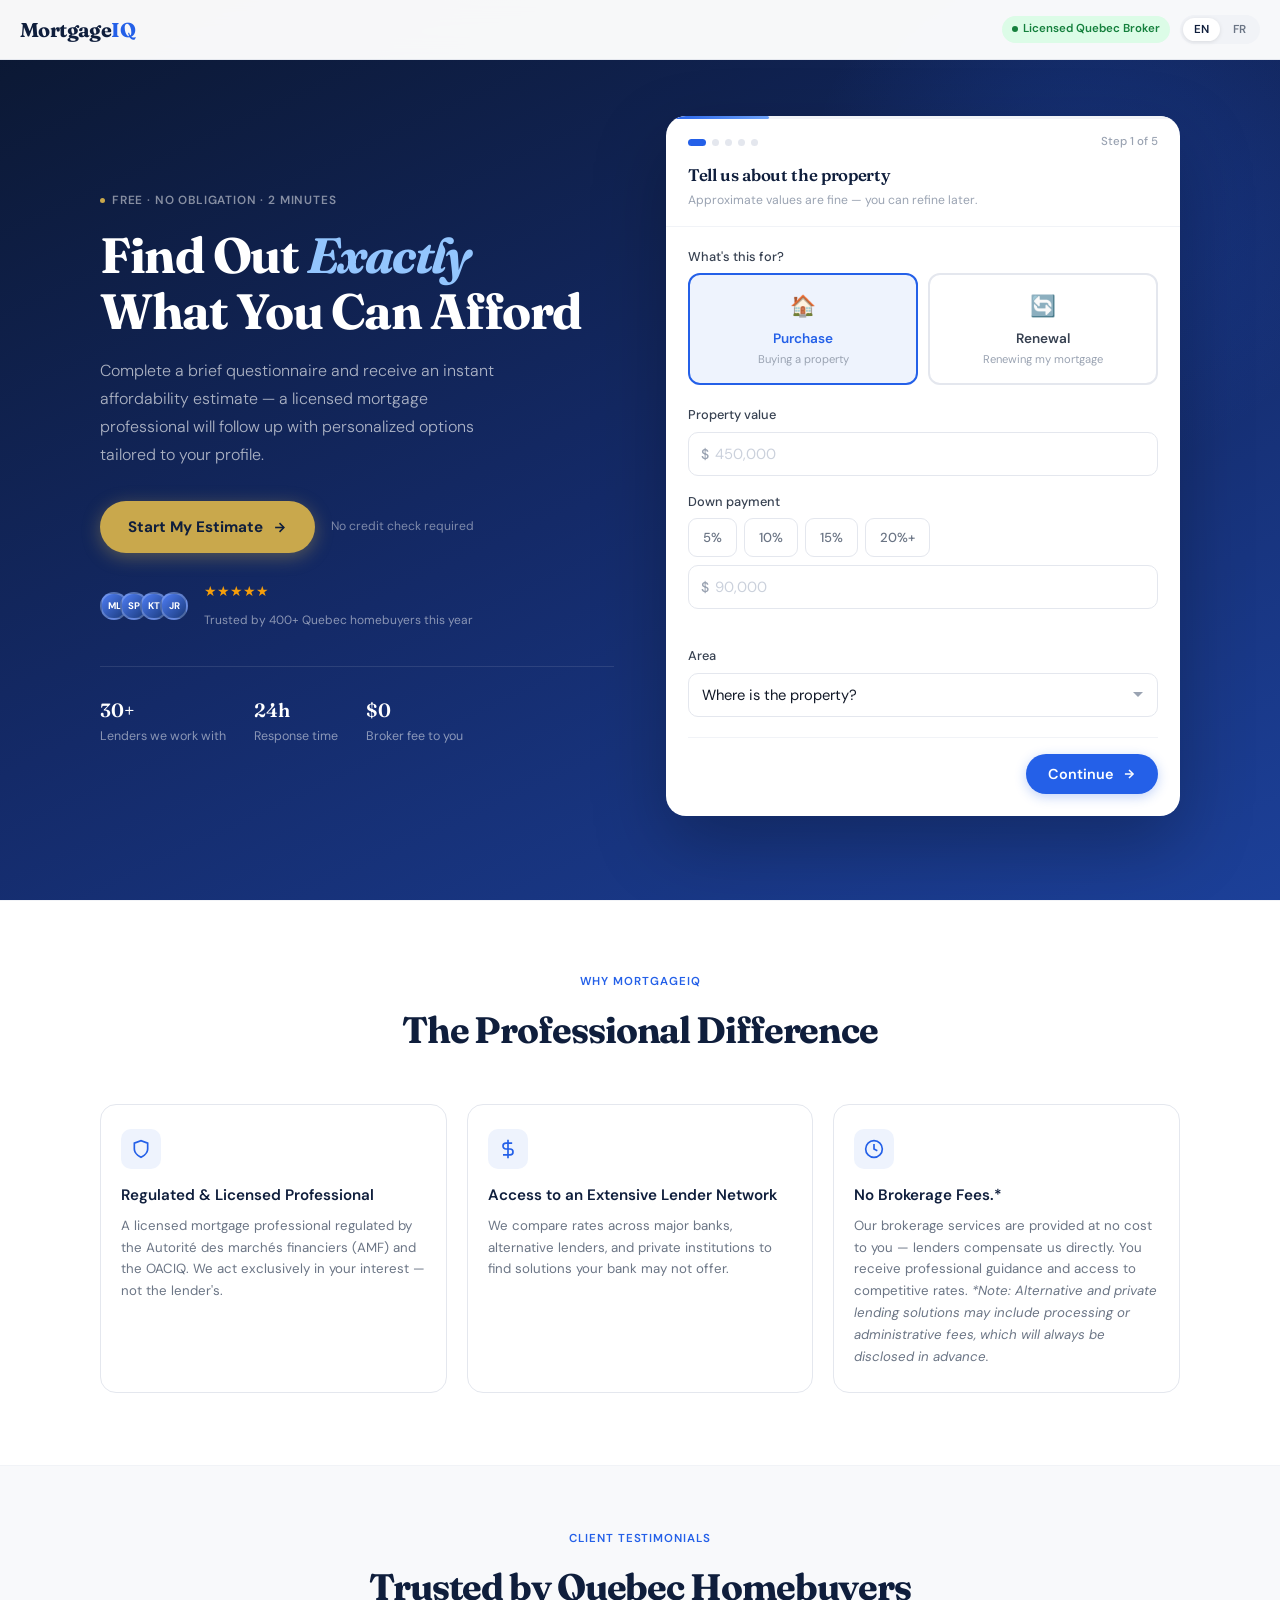
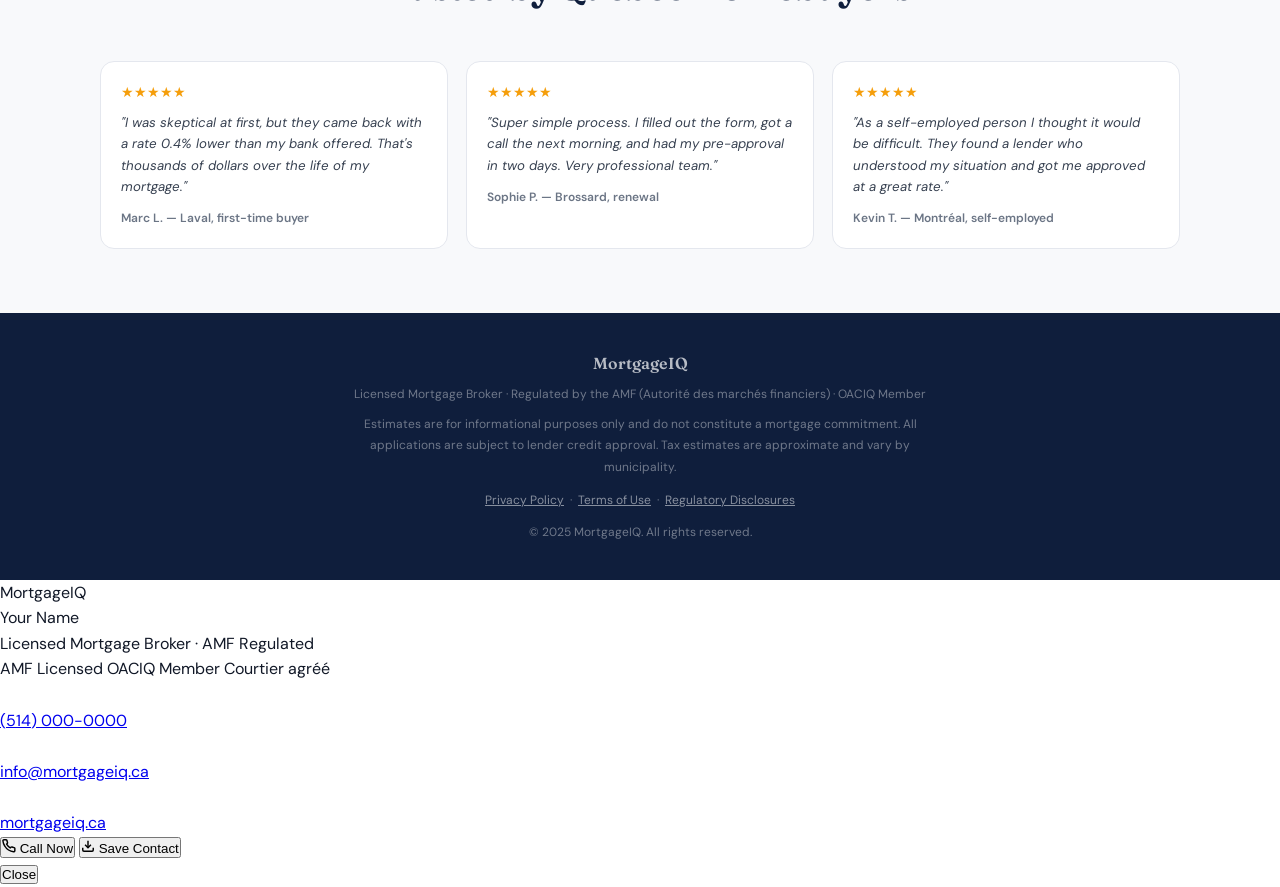
==== commit 565f6bec: "index.html" ====
--- a/index.html
+++ b/index.html
@@ -211,7 +211,6 @@
   bottom:100%;left:50%;transform:translateX(-50%);
   border-bottom-color:var(--navy);
 }
-.row-cat{display:flex;align-items:center;gap:0}
 
 /* STEP PANELS */
 .sp{display:none}
@@ -279,45 +278,20 @@
 
 /* RESULTS SUMMARY TABLE + CHART */
 .res-summary{padding:0 22px 20px}
-.res-section-title{font-family:'Fraunces',serif;font-size:0.95rem;font-weight:600;color:var(--navy);margin:18px 0 10px;letter-spacing:-0.01em}
-.sum-table{width:100%;border-collapse:collapse;font-size:0.78rem;border-radius:10px;overflow:hidden;border:1px solid var(--gray-200)}
-.sum-table th{background:var(--navy);color:white;padding:9px 12px;text-align:left;font-weight:600;font-size:0.72rem;letter-spacing:0.03em}
-.sum-table th:not(:first-child){text-align:right}
-.sum-table td{padding:9px 12px;border-bottom:1px solid var(--gray-100);color:var(--gray-700)}
-.sum-table td:not(:first-child){text-align:right;font-weight:500;color:var(--navy);font-family:'Fraunces',serif;font-size:0.82rem}
-.sum-table tr:last-child td{border-bottom:none;font-weight:700;background:var(--gray-50)}
-.sum-table tr:hover td{background:var(--sky)}
-.sum-table .row-cat{color:var(--gray-500);font-size:0.74rem}
 
 /* DONUT CHART */
-.chart-wrap{display:flex;align-items:center;gap:20px;padding:4px 0 8px}
-.donut-svg{flex-shrink:0}
-.chart-legend{display:flex;flex-direction:column;gap:8px}
-.legend-item{display:flex;align-items:center;gap:8px;font-size:0.78rem}
-.legend-dot{width:10px;height:10px;border-radius:50%;flex-shrink:0}
-.legend-label{color:var(--gray-500)}
-.legend-val{font-weight:600;color:var(--navy);font-family:'Fraunces',serif;margin-left:auto}
 
 /* NARRATIVE */
-.res-narrative{background:var(--gray-50);border-radius:12px;padding:14px 16px;font-size:0.8rem;color:var(--gray-600);line-height:1.7;margin-top:4px}
 .res-narrative p{margin-bottom:8px}
 .res-narrative p:last-child{margin-bottom:0}
-.res-narrative .nar-icon{margin-right:5px}
-.res-narrative strong{color:var(--navy)}
+.res-narrative .res-narrative strong{color:var(--navy)}
 
 /* BROKER CTA at bottom of results */
-.res-broker-cta{margin:16px 22px 20px;background:linear-gradient(135deg,var(--navy),var(--navy-mid));border-radius:14px;padding:18px 20px;color:white;text-align:center}
 .res-broker-cta h4{font-family:'Fraunces',serif;font-size:1rem;margin-bottom:5px}
 .res-broker-cta p{font-size:0.75rem;color:rgba(255,255,255,0.65);margin-bottom:12px}
-.btn-broker-cta{display:inline-flex;align-items:center;gap:7px;background:var(--gold);color:var(--navy);font-weight:700;font-size:0.85rem;padding:10px 22px;border-radius:100px;border:none;cursor:pointer;font-family:'DM Sans',sans-serif;transition:all 0.2s}
-.btn-broker-cta:hover{background:#dbb958;transform:translateY(-1px)}
 
 @media(max-width:480px){
   .res-summary{padding:0 16px 16px}
-  .res-broker-cta{margin:12px 16px 16px}
-  .chart-wrap{flex-direction:column;align-items:flex-start}
-  .sum-table td,.sum-table th{padding:7px 9px}
-}
 
 /* MOBILE */
 @media(max-width:860px){
@@ -340,6 +314,37 @@
   .ch-h{flex:1 0 100%}
   .nav-pill{display:none}
 }
+
+/* VIRTUAL BUSINESS CARD MODAL */
+.vcard-ov{display:none;position:fixed;inset:0;z-index:999;background:rgba(10,20,40,0.72);backdrop-filter:blur(8px);align-items:flex-end;justify-content:center;padding:0}
+.vcard-ov.on{display:flex;animation:fadeIn 0.22s ease}
+@keyframes fadeIn{from{opacity:0}to{opacity:1}}
+.vcard-sheet{background:white;width:100%;max-width:480px;border-radius:24px 24px 0 0;padding:0 0 32px;box-shadow:0 -12px 48px rgba(0,0,0,0.22);animation:slideUp 0.3s cubic-bezier(0.34,1.2,0.64,1)}
+@keyframes slideUp{from{transform:translateY(100%)}to{transform:translateY(0)}}
+.vcard-drag{width:40px;height:4px;border-radius:4px;background:var(--gray-200);margin:12px auto 0}
+.vcard-card{margin:20px 20px 0;background:linear-gradient(135deg,#0f1e3c 0%,#1a3a7c 60%,#2460e8 100%);border-radius:18px;padding:28px 24px 24px;position:relative;overflow:hidden}
+.vcard-card::before{content:'';position:absolute;top:-40px;right:-40px;width:160px;height:160px;border-radius:50%;background:rgba(255,255,255,0.05)}
+.vcard-card::after{content:'';position:absolute;bottom:-30px;left:-20px;width:120px;height:120px;border-radius:50%;background:rgba(255,255,255,0.04)}
+.vcard-logo{font-family:'Fraunces',serif;font-size:1rem;font-weight:700;color:rgba(255,255,255,0.5);letter-spacing:-0.02em;margin-bottom:20px}
+.vcard-logo span{color:rgba(255,255,255,0.9)}
+.vcard-name{font-family:'Fraunces',serif;font-size:1.4rem;font-weight:700;color:white;letter-spacing:-0.02em;line-height:1.2;margin-bottom:4px}
+.vcard-title{font-size:0.78rem;color:rgba(255,255,255,0.55);font-weight:400;margin-bottom:18px;letter-spacing:0.02em}
+.vcard-creds{display:flex;gap:6px;flex-wrap:wrap;margin-bottom:20px}
+.vcard-badge{background:rgba(255,255,255,0.12);border:1px solid rgba(255,255,255,0.18);color:rgba(255,255,255,0.75);font-size:0.65rem;font-weight:600;padding:3px 8px;border-radius:100px;letter-spacing:0.04em}
+.vcard-divider{height:1px;background:rgba(255,255,255,0.1);margin-bottom:18px}
+.vcard-contact-row{display:flex;align-items:center;gap:10px;margin-bottom:10px}
+.vcard-contact-icon{width:28px;height:28px;border-radius:8px;background:rgba(255,255,255,0.1);display:flex;align-items:center;justify-content:center;flex-shrink:0}
+.vcard-contact-row a{color:rgba(255,255,255,0.8);font-size:0.82rem;text-decoration:none;font-weight:500}
+.vcard-contact-row a:hover{color:white}
+.vcard-actions{display:grid;grid-template-columns:1fr 1fr;gap:10px;margin:20px 20px 0}
+.vcard-btn{display:flex;align-items:center;justify-content:center;gap:8px;padding:13px;border-radius:12px;border:none;cursor:pointer;font-family:'DM Sans',sans-serif;font-weight:600;font-size:0.88rem;transition:all 0.18s}
+.vcard-btn-call{background:var(--blue);color:white;box-shadow:0 3px 12px rgba(36,96,232,0.3)}
+.vcard-btn-call:hover{background:#1a4fd8;transform:translateY(-1px)}
+.vcard-btn-save{background:var(--gray-100);color:var(--navy)}
+.vcard-btn-save:hover{background:var(--gray-200)}
+.vcard-close-row{text-align:center;margin-top:16px;padding:0 20px}
+.vcard-close-btn{background:none;border:none;color:var(--gray-400);font-size:0.82rem;cursor:pointer;font-family:'DM Sans',sans-serif;padding:8px}
+
 </style>
 </head>
 <body>
@@ -430,6 +435,17 @@
               <div class="pfx"><span class="pfx-lbl">$</span><input type="text" class="fi" id="remainBal" oninput="fmtC(this)" inputmode="numeric" placeholder="280,000"></div>
               <div class="err" id="eBal"></div>
             </div>
+            <div class="fg renew-f" id="renewAmortGrp">
+              <label class="fl" id="lRenewAmort"></label>
+              <select class="fi fsel" id="renewAmort">
+                <option value="5">5 years</option>
+                <option value="10">10 years</option>
+                <option value="15">15 years</option>
+                <option value="20">20 years</option>
+                <option value="25" selected>25 years</option>
+                <option value="30">30 years</option>
+              </select>
+            </div>
             <div class="fg renew-f" id="lenderGrp">
               <label class="fl" id="lLender"></label>
               <select class="fi fsel" id="curLender">
@@ -697,7 +713,7 @@
   navPill:'Licensed Quebec Broker',
   eyebrow:'Free · No obligation · 2 minutes',
   h1:'Find Out <em>Exactly</em><br>What You Can Afford',
-  sub:'Answer a few quick questions and get an instant estimate — then a licensed mortgage expert will reach out with real options.',
+  sub:'Complete a brief questionnaire and receive an instant affordability estimate — a licensed mortgage professional will follow up with personalized options tailored to your profile.',
   cta:'Start My Estimate',
   noCredit:'No credit check required',
   revCount:'Trusted by 400+ Quebec homebuyers this year',
@@ -707,7 +723,8 @@
   purPurchLbl:'Purchase',purPurchSub:'Buying a property',
   purRenLbl:'Renewal',purRenSub:'Renewing my mortgage',
   lPropPrice:'Property value',lDown:'Down payment',
-  lBal:'Remaining mortgage balance',lLender:'Current lender',
+  lBal:'Remaining Mortgage Balance',
+  lRenewAmort:'Remaining Amortization Period',lLender:'Current lender',
   lenderPh:'Select your lender...',lenderOther:'Other',
   lLoc:'Area',locPh:'Where is the property?',locOther:'Other Quebec area',
   ePrice:'Please enter a valid amount (min $100,000).',
@@ -730,9 +747,9 @@
   lCar:'Car payment',lDebts:'Other debts',opt:'(optional)',
   lCredit:'Credit score',cr720:'720+ Excellent',cr680:'680–719 Good',cr600:'600–679 Fair',crU600:'Under 600',
   getRes:'Get My Results',
-  conTitle:'One last step — enter your info to see your results',
-  conSub:'Your personalized estimate is ready. Enter your details to unlock it — a mortgage expert will also follow up within 24 hours.',
-  spStrong:'Marc from Laval saved $14,200',spSub:'over his mortgage term by switching lenders.',
+  conTitle:'One final step — provide your contact details to receive your results',
+  conSub:'Your personalized affordability estimate is ready. A licensed mortgage professional will review your profile and follow up within 24 hours.',
+  spStrong:'Marc from Laval saved $14,200 in interest',spSub:'by switching lenders through a mortgage broker.',
   lName:'Your name',lEmail:'Email',lPhone:'Phone number',
   lTimeline:'When are you looking to proceed?',
   tlASAP:'As soon as possible',tl3m:'Within 3 months',tl6m:'3–6 months',tl6plus:'6+ months',
@@ -758,25 +775,25 @@
   tRenRed:'<strong>Don\'t just accept your bank\'s offer.</strong> Brokers have access to lenders who evaluate renewals differently. Your situation may be better than you think.',
   lblPay:'Est. payment',lblTax:'Est. monthly taxes',lblTotal:'Total monthly cost',lblMax:'Est. max purchase',lblBal:'Remaining balance',lblNewPay:'New est. payment',
   gdsMax:'max 39%',tdsMax:'max 44%',
-  featEy:'Why MortgageIQ',featTtl:'The broker advantage',
-  f1t:'OACIQ Licensed Broker',f1b:'Not a call centre, not a bank. A real licensed professional in Quebec who works for you — not the lender.',
-  f2t:'Access to 30+ Lenders',f2b:"We compare rates across major banks, credit unions, and private lenders to find options your bank won't offer.",
-  f3t:'No Fees. Ever.',f3b:'Our service is completely free to you. Lenders compensate us. You get better rates without paying more.',
-  revEy:'Client experiences',revTtl:'What Quebec homebuyers say',
+  featEy:'Why MortgageIQ',featTtl:'The Professional Difference',
+  f1t:'Regulated & Licensed Professional',f1b:'A licensed mortgage professional regulated by the Autorité des marchés financiers (AMF) and the OACIQ. We act exclusively in your interest — not the lender\'s.',
+  f2t:'Access to an Extensive Lender Network',f2b:"We compare rates across major banks, alternative lenders, and private institutions to find solutions your bank may not offer.",
+  f3t:'No Brokerage Fees.*',f3b:'Our brokerage services are provided at no cost to you — lenders compensate us directly. You receive professional guidance and access to competitive rates. <em>*Note: Alternative and private lending solutions may include processing or administrative fees, which will always be disclosed in advance.</em>',
+  revEy:'Client Testimonials',revTtl:'Trusted by Quebec Homebuyers',
   rv1b:'"I was skeptical at first, but they came back with a rate 0.4% lower than my bank offered. That\'s thousands of dollars over the life of my mortgage."',
   rv1a:'Marc L. — Laval, first-time buyer',
   rv2b:'"Super simple process. I filled out the form, got a call the next morning, and had my pre-approval in two days. Very professional team."',
   rv2a:'Sophie P. — Brossard, renewal',
   rv3b:'"As a self-employed person I thought it would be difficult. They found a lender who understood my situation and got me approved at a great rate."',
   rv3a:'Kevin T. — Montréal, self-employed',
-  ftLicense:'Licensed Quebec Mortgage Broker · OACIQ Regulated · AMF Registered',
+  ftLicense:'Licensed Mortgage Broker · Regulated by the AMF (Autorité des marchés financiers) · OACIQ Member',
   ftDisc:'Estimates are for informational purposes only and do not constitute a mortgage commitment. All applications are subject to lender credit approval. Tax estimates are approximate and vary by municipality.',
-  ftPriv:'Privacy Policy',ftTerms:'Terms of Use',ftOACIQ:'OACIQ Disclosure',ftCopy:'© 2025 MortgageIQ. All rights reserved.',
+  ftPriv:'Privacy Policy',ftTerms:'Terms of Use',ftOACIQ:'Regulatory Disclosures',ftCopy:'© 2025 MortgageIQ. All rights reserved.',
   exitTitle:'Wait — your estimate is almost ready',
   exitBody:"You're only a few seconds away from seeing what you qualify for. Don't lose your progress.",
   exitStay:'Continue My Estimate',exitLeave:"No thanks, I'll leave",
   gateTitle:'A quick note before you continue',
-  gateBody:'Based on the income and property value you entered, the standard qualification ratios may be tight. A broker can still explore options — but we want to set the right expectations.',
+  gateBody:'Based on the income and property value provided, your qualification ratios may exceed standard lending guidelines. A mortgage professional can still review your file and explore available solutions — including alternative programs.',
   gateCont:'I understand — continue anyway',gateBack:'Go back and adjust',
   privTitle:'Privacy Policy',privClose:'Close',
   privBody:`<p><strong>Information collected</strong>We collect your name, email, phone number, and mortgage details for the sole purpose of connecting you with a licensed mortgage broker.</p><p><strong>How it's used</strong>Your information is used exclusively to provide you with personalized mortgage options. It will never be sold, rented, or shared with third parties outside of our licensed broker network.</p><p><strong>Who sees your data</strong>Only the licensed Quebec mortgage broker associated with this platform will have access to your submitted information.</p><p><strong>Your rights</strong>You may request to view, correct, or delete your information at any time by contacting us. You can also withdraw your consent at any time prior to being contacted.</p><p><strong>Compliance</strong>This platform operates in compliance with Quebec's Act Respecting the Protection of Personal Information in the Private Sector (Law 25) and applicable federal PIPEDA regulations.</p>`,
@@ -786,7 +803,7 @@
   navPill:'Courtier hypothécaire agréé',
   eyebrow:'Gratuit · Sans engagement · 2 minutes',
   h1:'Découvrez <em>Exactement</em><br>Ce Que Vous Pouvez Vous Permettre',
-  sub:'Répondez à quelques questions rapides et obtenez une estimation instantanée — un expert hypothécaire agréé vous contactera avec de vraies options.',
+  sub:'Répondez à quelques questions et obtenez une estimation instantanée de votre capacité hypothécaire — un courtier agréé vous contactera avec des options personnalisées.',
   cta:'Commencer mon estimation',noCredit:'Aucune vérification de crédit requise',
   revCount:'Fait confiance par 400+ acheteurs québécois cette année',
   stat1:'Prêteurs partenaires',stat2:'Délai de réponse',stat3:'Frais de courtage',
@@ -795,7 +812,8 @@
   purPurchLbl:'Achat',purPurchSub:"J'achète une propriété",
   purRenLbl:'Renouvellement',purRenSub:'Je renouvelle mon hypothèque',
   lPropPrice:'Valeur de la propriété',lDown:'Mise de fonds',
-  lBal:'Solde hypothécaire restant',lLender:'Prêteur actuel',
+  lBal:'Solde hypothécaire restant',
+  lRenewAmort:'Période d\'amortissement restante',lLender:'Prêteur actuel',
   lenderPh:'Sélectionnez votre prêteur...',lenderOther:'Autre',
   lLoc:'Région',locPh:'Où se situe la propriété ?',locOther:'Autre région du Québec',
   ePrice:'Veuillez entrer un montant valide (min 100 000 $).',
@@ -817,9 +835,9 @@
   lCar:'Paiement auto',lDebts:'Autres dettes',opt:'(optionnel)',
   lCredit:'Cote de crédit',cr720:'720+ Excellent',cr680:'680–719 Bon',cr600:'600–679 Passable',crU600:'Moins de 600',
   getRes:'Voir mes résultats',
-  conTitle:'Dernière étape — entrez vos coordonnées pour voir vos résultats',
-  conSub:'Votre estimation personnalisée est prête. Entrez vos coordonnées pour la déverrouiller — un expert vous contactera aussi dans les 24 heures.',
-  spStrong:'Marc de Laval a économisé 14 200 $',spSub:'sur la durée de son hypothèque en changeant de prêteur.',
+  conTitle:'Dernière étape — fournissez vos coordonnées pour recevoir vos résultats',
+  conSub:'Votre estimation personnalisée est prête. Un courtier hypothécaire agréé examinera votre profil et vous contactera dans les 24 heures.',
+  spStrong:'Marc de Laval a économisé 14 200 $ en intérêts',spSub:'en changeant de prêteur grâce à un courtier hypothécaire.',
   lName:'Votre nom',lEmail:'Courriel',lPhone:'Numéro de téléphone',
   lTimeline:'Dans quel délai souhaitez-vous procéder ?',
   tlASAP:'Dès que possible',tl3m:'Dans les 3 mois',tl6m:'3 à 6 mois',tl6plus:'6 mois et plus',
@@ -845,25 +863,25 @@
   tRenRed:"<strong>N'acceptez pas simplement l'offre de votre banque.</strong> Les courtiers ont accès à des prêteurs qui évaluent les renouvellements différemment.",
   lblPay:'Paiement est.',lblTax:'Taxes mensuelles est.',lblTotal:'Coût mensuel total',lblMax:'Prix max. estimé',lblBal:'Solde restant',lblNewPay:'Nouveau paiement est.',
   gdsMax:'max 39 %',tdsMax:'max 44 %',
-  featEy:'Pourquoi MortgageIQ',featTtl:"L'avantage du courtier",
-  f1t:'Courtier agréé OACIQ',f1b:"Pas un centre d'appels, pas une banque. Un vrai professionnel agréé au Québec qui travaille pour vous — pas pour le prêteur.",
-  f2t:'Accès à 30+ prêteurs',f2b:"Nous comparons les taux des grandes banques, caisses populaires et prêteurs privés pour trouver des options que votre banque ne vous proposera pas.",
-  f3t:'Aucun frais. Jamais.',f3b:'Notre service est entièrement gratuit pour vous. Les prêteurs nous rémunèrent. Vous obtenez de meilleurs taux sans payer davantage.',
-  revEy:'Témoignages clients',revTtl:'Ce que disent les acheteurs québécois',
+  featEy:'Pourquoi MortgageIQ',featTtl:"L'avantage du courtier professionnel",
+  f1t:'Professionnel réglementé et agréé',f1b:"Un professionnel hypothécaire agréé, réglementé par l'Autorité des marchés financiers (AMF) et l'OACIQ. Nous agissons exclusivement dans votre intérêt — pas celui du prêteur.",
+  f2t:'Accès à un vaste réseau de prêteurs',f2b:"Nous comparons les taux des grandes banques, des prêteurs alternatifs et des institutions privées pour trouver des solutions que votre banque ne vous proposera pas.",
+  f3t:'Aucun frais de courtage.*',f3b:'Nos services de courtage sont entièrement gratuits pour vous — les prêteurs nous rémunèrent directement. Vous bénéficiez d\'un accompagnement professionnel et de taux compétitifs. <em>*Note : Les solutions de financement alternatif ou privé peuvent inclure des frais de traitement ou d\'administration, qui seront toujours divulgués à l\'avance.</em>',
+  revEy:'Témoignages de nos clients',revTtl:'La confiance des acheteurs québécois',
   rv1b:'« J\'étais sceptique au départ, mais ils ont trouvé un taux 0,4 % inférieur à celui de ma banque. Des milliers de dollars d\'économies sur la durée de mon hypothèque. »',
   rv1a:'Marc L. — Laval, premier acheteur',
   rv2b:'« Processus très simple. J\'ai rempli le formulaire, reçu un appel le lendemain matin et obtenu ma pré-approbation en deux jours. »',
   rv2a:'Sophie P. — Brossard, renouvellement',
   rv3b:'« En tant que travailleur autonome, je croyais que ce serait difficile. Ils ont trouvé un prêteur qui comprenait ma situation. »',
   rv3a:'Kevin T. — Montréal, travailleur autonome',
-  ftLicense:"Courtier hypothécaire agréé au Québec · Réglementé par l'OACIQ · Inscrit à l'AMF",
+  ftLicense:"Courtier hypothécaire agréé · Réglementé par l'AMF (Autorité des marchés financiers) · Membre de l'OACIQ",
   ftDisc:"Les estimations sont fournies à titre informatif seulement et ne constituent pas un engagement de prêt. Toutes les demandes sont soumises à l'approbation de crédit du prêteur.",
-  ftPriv:'Politique de confidentialité',ftTerms:"Conditions d'utilisation",ftOACIQ:'Divulgation OACIQ',ftCopy:'© 2025 MortgageIQ. Tous droits réservés.',
+  ftPriv:'Politique de confidentialité',ftTerms:"Conditions d'utilisation",ftOACIQ:'Divulgations réglementaires',ftCopy:'© 2025 MortgageIQ. Tous droits réservés.',
   exitTitle:'Attendez — votre estimation est presque prête',
   exitBody:"Vous êtes à quelques secondes de voir ce à quoi vous êtes admissible. Ne perdez pas votre progression.",
   exitStay:'Continuer mon estimation',exitLeave:'Non merci, je pars',
   gateTitle:'Une note avant de continuer',
-  gateBody:"Selon le revenu et la valeur de la propriété que vous avez entrés, les ratios d'admissibilité standards pourraient être serrés. Un courtier peut encore explorer des options.",
+  gateBody:"Selon le revenu et la valeur de la propriété fournis, vos ratios d'admissibilité pourraient dépasser les normes conventionnelles. Un courtier hypothécaire peut tout de même examiner votre dossier et explorer les solutions disponibles, y compris les programmes alternatifs.",
   gateCont:'Je comprends — continuer quand même',gateBack:'Retour pour ajuster',
   privTitle:'Politique de confidentialité',privClose:'Fermer',
   privBody:`<p><strong>Informations collectées</strong>Nous collectons votre nom, courriel, numéro de téléphone et vos détails hypothécaires dans le seul but de vous mettre en contact avec un courtier hypothécaire agréé.</p><p><strong>Utilisation</strong>Vos informations sont utilisées exclusivement pour vous fournir des options hypothécaires personnalisées. Elles ne seront jamais vendues, louées ou partagées avec des tiers en dehors de notre réseau de courtiers agréés.</p><p><strong>Accès à vos données</strong>Seul le courtier hypothécaire agréé associé à cette plateforme aura accès à vos informations soumises.</p><p><strong>Vos droits</strong>Vous pouvez demander à consulter, corriger ou supprimer vos informations à tout moment. Vous pouvez également retirer votre consentement avant d'être contacté.</p><p><strong>Conformité</strong>Cette plateforme est conforme à la Loi sur la protection des renseignements personnels dans le secteur privé du Québec (Loi 25) et aux réglementations fédérales PIPEDA applicables.</p>`,
@@ -898,8 +916,8 @@
     hRevCount:'revCount',hStat1:'stat1',hStat2:'stat2',hStat3:'stat3',
     s1t:'s1t',s1h:'s1h',purLbl:'purLbl',purPurchLbl:'purPurchLbl',purPurchSub:'purPurchSub',
     purRenLbl:'purRenLbl',purRenSub:'purRenSub',lPropPrice:'lPropPrice',lDown:'lDown',
-    lBal:'lBal',lLender:'lLender',lenderPh:'lenderPh',lenderOtherOpt:'lenderOther',
-    lLocation:'lLoc',locPh:'locPh',locOtherOpt:'locOther',
+    lBal:'lBal',lRenewAmort:'lRenewAmort',lLender:'lLender',lenderPh:'lenderPh',lenderOtherOpt:'lenderOther',
+    lRenewAmort:'lRenewAmort',lLocation:'lLoc',locPh:'locPh',locOtherOpt:'locOther',
     ePropPrice:'ePrice',eDown:'eDown',eBal:'eBal',eLoc:'eLoc',
     btnCont1:'cont',btnCont2:'cont',btnBack2:'back',btnBack3:'back',btnBack4:'backToRes',
     s2t:'s2t',s2h:'s2h',lRate:'lRate',rateDesc:'rateDesc',rateLock:'rateLock',
@@ -1188,27 +1206,6 @@
 const fmt=n=>'$'+(Math.max(n,0)).toLocaleString('en-CA',{minimumFractionDigits:2,maximumFractionDigits:2});
 const fmtR=n=>'$'+Math.round(Math.max(n,0)).toLocaleString('en-CA');
 
-function donutSVG(principal, interest, size){
-  const total = principal + interest;
-  const r = size/2 - 8;
-  const cx = size/2, cy = size/2;
-  const circumference = 2 * Math.PI * r;
-  const principalFrac = principal / total;
-  const principalDash = circumference * principalFrac;
-  const interestDash  = circumference - principalDash;
-  // Interest arc first (starts at top), then principal
-  return `<svg class="donut-svg" width="${size}" height="${size}" viewBox="0 0 ${size} ${size}">
-    <circle cx="${cx}" cy="${cy}" r="${r}" fill="none" stroke="#e4e7ee" stroke-width="14"/>
-    <circle cx="${cx}" cy="${cy}" r="${r}" fill="none" stroke="#2460e8" stroke-width="14"
-      stroke-dasharray="${principalDash} ${interestDash}"
-      stroke-dashoffset="${circumference * 0.25}"
-      stroke-linecap="round" style="transition:stroke-dasharray 1s ease"/>
-    <circle cx="${cx}" cy="${cy}" r="${r}" fill="none" stroke="#c9a84c" stroke-width="14"
-      stroke-dasharray="${interestDash} ${principalDash}"
-      stroke-dashoffset="${circumference * 0.25 - principalDash}"
-      stroke-linecap="round" style="transition:stroke-dasharray 1s ease"/>
-  </svg>`;
-}
 
 function renderResults(){
   const r   = calcMtg();
@@ -1324,12 +1321,6 @@
       <td>${row[2]}</td>
     </tr>`).join('');
 
-  // Donut: principal vs interest over full amortization
-  const donut = donutSVG(r.principal, r.fullInterest, 110);
-  const totalCost = r.principal + r.fullInterest;
-  const principalPct = (r.principal/totalCost*100).toFixed(0);
-  const interestPct  = (r.fullInterest/totalCost*100).toFixed(0);
-
   // Narrative
   const freqWord = r.payFreqLabel;
   const nar = isFR ? `
@@ -1345,38 +1336,6 @@
   `;
 
   $('resSummary').innerHTML = `
-    <div class="res-section-title">${isFR?'Répartition principal / intérêts':'Principal vs. Interest Breakdown'}</div>
-    <div class="chart-wrap">
-      ${donut}
-      <div class="chart-legend">
-        <div class="legend-item">
-          <div class="legend-dot" style="background:#2460e8"></div>
-          <span class="legend-label">${isFR?'Capital':'Principal'}</span>
-          <span class="legend-val">${fmtR(r.principal)} (${principalPct}%)</span>
-        </div>
-        <div class="legend-item">
-          <div class="legend-dot" style="background:#c9a84c"></div>
-          <span class="legend-label">${isFR?'Intérêts':'Interest'}</span>
-          <span class="legend-val">${fmtR(r.fullInterest)} (${interestPct}%)</span>
-        </div>
-        <div class="legend-item" style="padding-top:4px;border-top:1px solid var(--gray-200);margin-top:4px">
-          <div class="legend-dot" style="background:var(--gray-300)"></div>
-          <span class="legend-label">${isFR?'Coût total':'Total cost'}</span>
-          <span class="legend-val">${fmtR(totalCost)}</span>
-        </div>
-      </div>
-    </div>
-
-    <div class="res-section-title">${isFR?'Sommaire des paiements':'Payment Summary'}</div>
-    <table class="sum-table">
-      <thead><tr>
-        <th>${isFR?'Catégorie':'Category'}</th>
-        <th>${termLbl} <span class="info-i" data-tip="${isFR?'Période où votre taux est garanti — généralement 5 ans au Canada.':'The period your rate is locked in — typically 5 years in Canada.'}" tabindex="0" role="button" aria-label="More info">i</span></th>
-        <th>${amortLbl} <span class="info-i" data-tip="${isFR?'Durée totale pour rembourser entièrement votre hypothèque.':'Total time to fully pay off your mortgage.'}" tabindex="0" role="button" aria-label="More info">i</span></th>
-      </tr></thead>
-      <tbody>${tableRows}</tbody>
-    </table>
-
     <div class="res-section-title">${isFR?'Résumé hypothécaire':'Mortgage Summary'}</div>
     <div class="res-narrative">${nar}</div>`;
 
@@ -1385,9 +1344,9 @@
     <div class="res-broker-cta">
       <h4>${isFR?'Un courtier peut vous faire économiser des milliers $':'A broker could save you thousands'}</h4>
       <p>${isFR?`Même une réduction de 0,25 % sur votre taux vous économiserait environ ${fmtR(r.fullInterest*0.05)} en intérêts.`:`Even a 0.25% rate reduction could save you approximately ${fmtR(r.fullInterest*0.05)} in interest.`}</p>
-      <button class="btn-broker-cta" onclick="window.scrollTo({top:0,behavior:'smooth'})">
+      <button class="btn-broker-cta" onclick="openVcard()">
         <svg width="13" height="13" viewBox="0 0 24 24" fill="none" stroke="currentColor" stroke-width="2.5"><path d="M22 16.92v3a2 2 0 0 1-2.18 2 19.79 19.79 0 0 1-8.63-3.07A19.5 19.5 0 0 1 4.69 12 19.79 19.79 0 0 1 1.61 3.41 2 2 0 0 1 3.6 1.22h3a2 2 0 0 1 2 1.72c.127.96.361 1.903.7 2.81a2 2 0 0 1-.45 2.11L7.91 8.82a16 16 0 0 0 6.29 6.29l.95-.95a2 2 0 0 1 2.11-.45c.907.339 1.85.573 2.81.7A2 2 0 0 1 22 16.92z"/></svg>
-        ${isFR?'Parler à un courtier — Gratuit':'Talk to a Broker — Free'}
+        ${isFR?'Contacter mon courtier':'Talk to a Broker — Free'}
       </button>
     </div>`;
 }
@@ -1428,7 +1387,24 @@
     debts:parseMoney($('otherDebts').value),credit:picks.creditG,timeline:picks.tlG,
     GDS:res.GDS.toFixed(2),TDS:res.TDS.toFixed(2),qual:res.col,
     consent:true,consentTs:new Date().toISOString(),suspicious:suspicious(name,email,phone)};
-  console.log('LEAD:',JSON.stringify(lead,null,2));
+  console.log('LEAD:', JSON.stringify(lead, null, 2));
+
+  // ─── VELOCITY API IN INTEGRATION ─────────────────────────────────
+  // Newton Velocity API IN — submits a lead/contact directly into your
+  // Velocity dashboard. Docs: http://developer.newton.ca/velocity/v1/
+  //
+  // HOW TO ACTIVATE:
+  //   1. Log into Velocity → Settings → Request API Key
+  //   2. Paste your key and domain into VELOCITY_CONFIG below
+  //   3. Remove the `if (false)` wrapper to go live
+  //
+  // The Velocity API IN endpoint accepts a JSON payload with borrower
+  // contact + lead data and creates a new lead record in your dashboard.
+  // ─────────────────────────────────────────────────────────────────
+
+  if (false) { // ← Change to: if (VELOCITY_CONFIG.apiKey) {
+    sendToVelocity(lead);
+  }
   setTimeout(()=>{
     submitting=false;btn.disabled=false;$('submitTxt').textContent=t('submitBtn');
     step=5;
@@ -1604,6 +1580,250 @@
 applyT();
 restoreProgress();
 initExit();
+
+// ═══════════════════════════════════════════════════════
+// VELOCITY CRM CONFIGURATION
+// Fill in your API key and domain from Velocity → Settings
+// ═══════════════════════════════════════════════════════
+const VELOCITY_CONFIG = {
+  apiKey: '',          // ← Paste your Velocity API key here
+  domain: '',          // ← Your registered domain (e.g. mortgageiq.ca)
+  endpoint: 'https://velocity.newton.ca/api/v1/contacts/lead',
+};
+
+// Maps our lead object to the Velocity API IN schema
+// Velocity API IN docs: http://developer.newton.ca/velocity/v1/
+function buildVelocityPayload(lead) {
+  // Split full name into first/last
+  const nameParts = (lead.name || '').trim().split(/\s+/);
+  const firstName = nameParts[0] || '';
+  const lastName  = nameParts.slice(1).join(' ') || '';
+
+  // Map income bracket midpoints to annual income
+  const incomeMap = {
+    under50: 40000, '50to75': 62500, '75to100': 87500,
+    '100to125': 112500, '125to150': 137500,
+    '150to175': 162500, '175to200': 187500, '200plus': 220000
+  };
+
+  // Velocity API IN — Lead schema
+  // See: http://developer.newton.ca/velocity/v1/#leads
+  return {
+    // Authentication
+    api_key: VELOCITY_CONFIG.apiKey,
+    domain:  VELOCITY_CONFIG.domain,
+
+    // Contact details
+    first_name: firstName,
+    last_name:  lastName,
+    email:      lead.email,
+    phone:      lead.phone.replace(/\D/g, ''),   // digits only
+    language:   lead.lang === 'fr' ? 'French' : 'English',
+
+    // Lead classification
+    lead_type:  lead.purpose === 'renewal' ? 'Renewal' : 'Purchase',
+    source:     'Website Calculator',
+    notes: [
+      `Qualification: ${lead.qual.toUpperCase()} (GDS ${lead.GDS}% / TDS ${lead.TDS}%)`,
+      `Property Value: $${(lead.propVal||0).toLocaleString('en-CA')}`,
+      lead.purpose === 'purchase'
+        ? `Down Payment: $${(lead.downPay||0).toLocaleString('en-CA')}`
+        : `Remaining Balance: $${(lead.remainBal||0).toLocaleString('en-CA')}`,
+      `Location: ${lead.location}`,
+      `Income Bracket: ${lead.income}`,
+      `Employment: ${lead.empType}`,
+      `Timeline: ${lead.timeline}`,
+      lead.credit ? `Credit Score Range: ${lead.credit}` : '',
+      `Submitted: ${new Date(lead.ts).toLocaleString('en-CA')}`,
+    ].filter(Boolean).join(' | '),
+
+    // Mortgage details
+    purchase_price:  lead.propVal     || 0,
+    down_payment:    lead.downPay     || 0,
+    mortgage_amount: lead.purpose === 'purchase'
+      ? (lead.propVal - lead.downPay)
+      : (lead.remainBal || 0),
+    annual_income:   incomeMap[lead.income] || 0,
+
+    // Consent
+    consent: lead.consent,
+    consent_timestamp: lead.consentTs,
+  };
+}
+
+async function sendToVelocity(lead) {
+  if (!VELOCITY_CONFIG.apiKey) {
+    console.warn('Velocity API key not set — skipping CRM sync.');
+    return;
+  }
+  try {
+    const payload = buildVelocityPayload(lead);
+    const res = await fetch(VELOCITY_CONFIG.endpoint, {
+      method: 'POST',
+      headers: {
+        'Content-Type': 'application/json',
+        'Accept': 'application/json',
+        'X-API-Key': VELOCITY_CONFIG.apiKey,
+      },
+      body: JSON.stringify(payload),
+    });
+    if (!res.ok) {
+      const err = await res.text();
+      console.error('Velocity API error:', res.status, err);
+    } else {
+      const data = await res.json();
+      console.log('Velocity lead created:', data);
+    }
+  } catch (err) {
+    console.error('Velocity sync failed:', err);
+  }
+}
+
+// ═══════════════════════════════════════════════════════
+// VIRTUAL BUSINESS CARD
+// ── Update BROKER_INFO with the real broker's details ──
+// ═══════════════════════════════════════════════════════
+const BROKER = {
+  name:    'Your Name',           // ← Replace with broker full name
+  title_en:'Licensed Mortgage Broker',
+  title_fr:'Courtier hypothécaire agréé',
+  phone:   '+15140000000',        // ← Replace with real phone (no spaces)
+  phoneDisplay: '(514) 000-0000', // ← Display format
+  email:   'info@mortgageiq.ca',  // ← Replace with real email
+  website: 'mortgageiq.ca',       // ← Replace with real domain
+  amfNumber: '',                  // ← Optional: AMF licence number
+};
+
+function openVcard() {
+  const isFR = lang === 'fr';
+  // Update card content with broker info
+  $('vcName').textContent = BROKER.name;
+  $('vcTitle').textContent = (isFR ? BROKER.title_fr : BROKER.title_en)
+    + (BROKER.amfNumber ? ` · ${isFR?'Licence AMF':'AMF Licence'} #${BROKER.amfNumber}` : '');
+  $('vcPhoneLink').textContent = BROKER.phoneDisplay;
+  $('vcPhoneLink').href = 'tel:' + BROKER.phone;
+  $('vcEmailLink').textContent = BROKER.email;
+  $('vcEmailLink').href = 'mailto:' + BROKER.email;
+  $('vcWebLink').textContent = BROKER.website;
+  $('vcWebLink').href = 'https://' + BROKER.website;
+  // Button labels
+  $('vcCallTxt').textContent  = isFR ? 'Appeler maintenant' : 'Call Now';
+  $('vcSaveTxt').textContent  = isFR ? 'Enregistrer le contact' : 'Save Contact';
+  $('vcCloseTxt').textContent = isFR ? 'Fermer' : 'Close';
+  // Show modal
+  $('vcardOv').classList.add('on');
+  document.body.style.overflow = 'hidden';
+}
+
+function closeVcard() {
+  $('vcardOv').classList.remove('on');
+  document.body.style.overflow = '';
+}
+
+function callBroker() {
+  window.location.href = 'tel:' + BROKER.phone;
+}
+
+function saveVcard() {
+  const isFR = lang === 'fr';
+  // Build .vcf file content (vCard 3.0 standard)
+  const vcf = [
+    'BEGIN:VCARD',
+    'VERSION:3.0',
+    'FN:' + BROKER.name,
+    'ORG:MortgageIQ',
+    'TITLE:' + (isFR ? BROKER.title_fr : BROKER.title_en),
+    'TEL;TYPE=CELL:' + BROKER.phone,
+    'EMAIL:' + BROKER.email,
+    'URL:https://' + BROKER.website,
+    BROKER.amfNumber ? 'NOTE:AMF Licence #' + BROKER.amfNumber : '',
+    'END:VCARD'
+  ].filter(Boolean).join('\r\n');
+
+  const blob = new Blob([vcf], { type: 'text/vcard;charset=utf-8' });
+  const url  = URL.createObjectURL(blob);
+  const a    = document.createElement('a');
+  a.href     = url;
+  a.download = BROKER.name.replace(/\s+/g, '_') + '.vcf';
+  document.body.appendChild(a);
+  a.click();
+  document.body.removeChild(a);
+  URL.revokeObjectURL(url);
+}
+
+// Swipe down to close on mobile
+(function(){
+  const sheet = $('vcardSheet');
+  let startY = 0, isDragging = false;
+  sheet.addEventListener('touchstart', e => {
+    startY = e.touches[0].clientY;
+    isDragging = true;
+  }, { passive: true });
+  sheet.addEventListener('touchmove', e => {
+    if (!isDragging) return;
+    const dy = e.touches[0].clientY - startY;
+    if (dy > 0) sheet.style.transform = `translateY(${dy}px)`;
+  }, { passive: true });
+  sheet.addEventListener('touchend', e => {
+    isDragging = false;
+    const dy = e.changedTouches[0].clientY - startY;
+    if (dy > 80) {
+      closeVcard();
+    }
+    sheet.style.transform = '';
+  });
+})();
+
 </script>
+
+<!-- VIRTUAL BUSINESS CARD MODAL -->
+<div class="vcard-ov" id="vcardOv" onclick="if(event.target===this)closeVcard()">
+  <div class="vcard-sheet" id="vcardSheet">
+    <div class="vcard-drag"></div>
+    <div class="vcard-card">
+      <div class="vcard-logo">Mortgage<span>IQ</span></div>
+      <div class="vcard-name" id="vcName">Your Name</div>
+      <div class="vcard-title" id="vcTitle">Licensed Mortgage Broker · AMF Regulated</div>
+      <div class="vcard-creds">
+        <span class="vcard-badge">AMF Licensed</span>
+        <span class="vcard-badge">OACIQ Member</span>
+        <span class="vcard-badge">Courtier agréé</span>
+      </div>
+      <div class="vcard-divider"></div>
+      <div class="vcard-contact-row">
+        <div class="vcard-contact-icon">
+          <svg width="13" height="13" viewBox="0 0 24 24" fill="none" stroke="rgba(255,255,255,0.7)" stroke-width="2.5"><path d="M22 16.92v3a2 2 0 0 1-2.18 2 19.79 19.79 0 0 1-8.63-3.07A19.5 19.5 0 0 1 4.69 12 19.79 19.79 0 0 1 1.61 3.41 2 2 0 0 1 3.6 1.22h3a2 2 0 0 1 2 1.72c.127.96.361 1.903.7 2.81a2 2 0 0 1-.45 2.11L7.91 8.82a16 16 0 0 0 6.29 6.29l.95-.95a2 2 0 0 1 2.11-.45c.907.339 1.85.573 2.81.7A2 2 0 0 1 22 16.92z"/></svg>
+        </div>
+        <a href="tel:+15140000000" id="vcPhoneLink">(514) 000-0000</a>
+      </div>
+      <div class="vcard-contact-row">
+        <div class="vcard-contact-icon">
+          <svg width="13" height="13" viewBox="0 0 24 24" fill="none" stroke="rgba(255,255,255,0.7)" stroke-width="2.5"><path d="M4 4h16c1.1 0 2 .9 2 2v12c0 1.1-.9 2-2 2H4c-1.1 0-2-.9-2-2V6c0-1.1.9-2 2-2z"/><polyline points="22,6 12,13 2,6"/></svg>
+        </div>
+        <a href="mailto:info@mortgageiq.ca" id="vcEmailLink">info@mortgageiq.ca</a>
+      </div>
+      <div class="vcard-contact-row">
+        <div class="vcard-contact-icon">
+          <svg width="13" height="13" viewBox="0 0 24 24" fill="none" stroke="rgba(255,255,255,0.7)" stroke-width="2.5"><circle cx="12" cy="12" r="10"/><line x1="2" y1="12" x2="22" y2="12"/><path d="M12 2a15.3 15.3 0 0 1 4 10 15.3 15.3 0 0 1-4 10 15.3 15.3 0 0 1-4-10 15.3 15.3 0 0 1 4-10z"/></svg>
+        </div>
+        <a href="https://mortgageiq.ca" target="_blank" id="vcWebLink">mortgageiq.ca</a>
+      </div>
+    </div>
+    <div class="vcard-actions">
+      <button class="vcard-btn vcard-btn-call" id="vcCallBtn" onclick="callBroker()">
+        <svg width="14" height="14" viewBox="0 0 24 24" fill="none" stroke="currentColor" stroke-width="2.5"><path d="M22 16.92v3a2 2 0 0 1-2.18 2 19.79 19.79 0 0 1-8.63-3.07A19.5 19.5 0 0 1 4.69 12 19.79 19.79 0 0 1 1.61 3.41 2 2 0 0 1 3.6 1.22h3a2 2 0 0 1 2 1.72c.127.96.361 1.903.7 2.81a2 2 0 0 1-.45 2.11L7.91 8.82a16 16 0 0 0 6.29 6.29l.95-.95a2 2 0 0 1 2.11-.45c.907.339 1.85.573 2.81.7A2 2 0 0 1 22 16.92z"/></svg>
+        <span id="vcCallTxt">Call Now</span>
+      </button>
+      <button class="vcard-btn vcard-btn-save" id="vcSaveBtn" onclick="saveVcard()">
+        <svg width="14" height="14" viewBox="0 0 24 24" fill="none" stroke="currentColor" stroke-width="2.5"><path d="M21 15v4a2 2 0 0 1-2 2H5a2 2 0 0 1-2-2v-4"/><polyline points="7 10 12 15 17 10"/><line x1="12" y1="15" x2="12" y2="3"/></svg>
+        <span id="vcSaveTxt">Save Contact</span>
+      </button>
+    </div>
+    <div class="vcard-close-row">
+      <button class="vcard-close-btn" onclick="closeVcard()" id="vcCloseTxt">Close</button>
+    </div>
+  </div>
+</div>
+
 </body>
 </html>
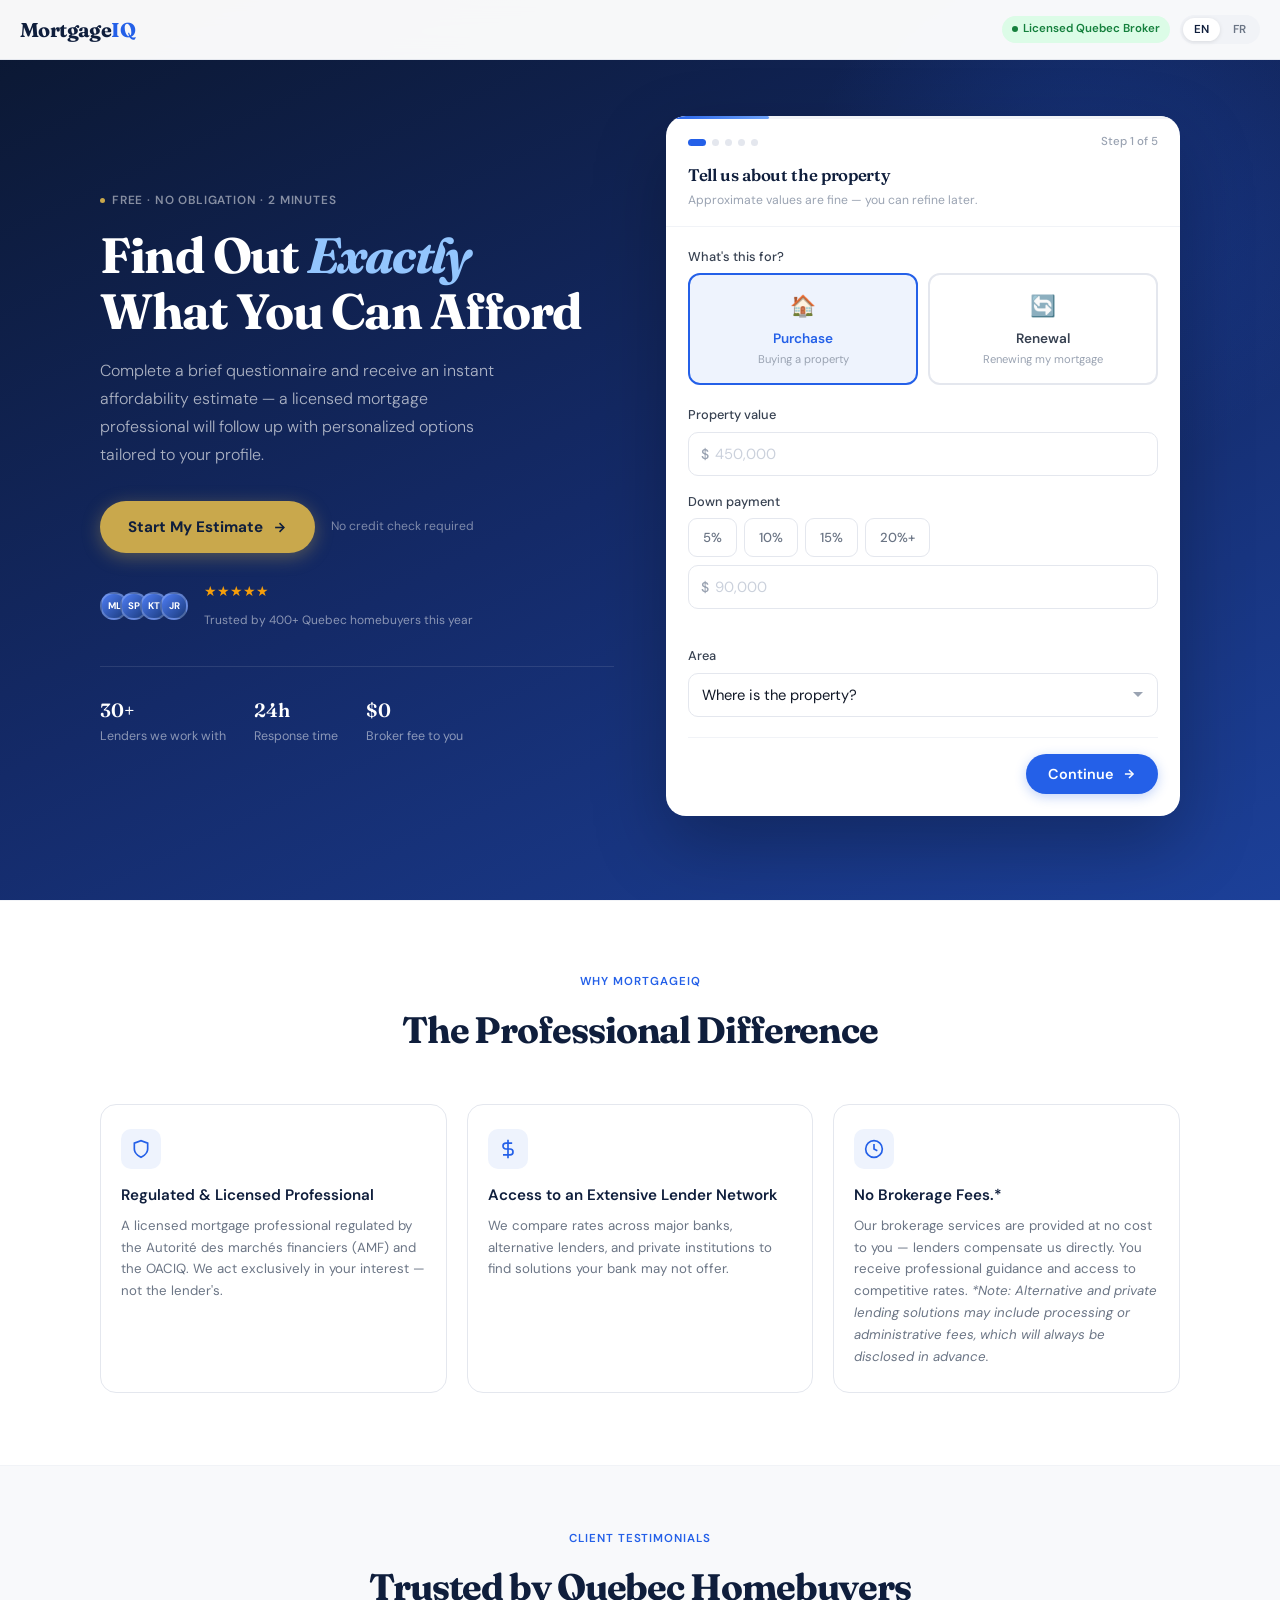
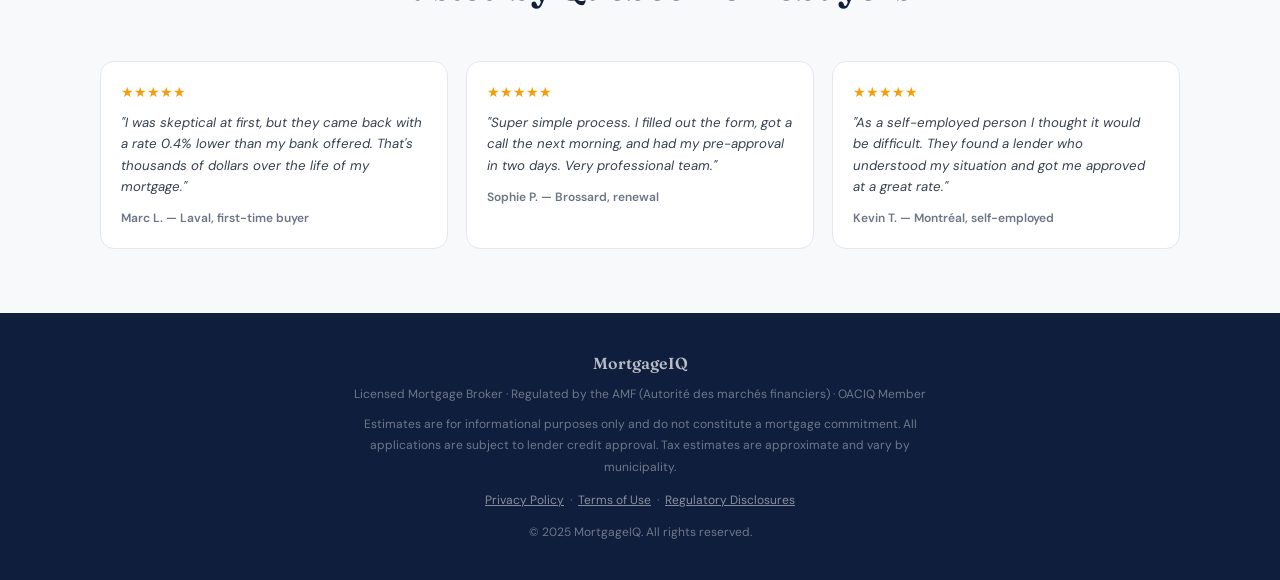
==== commit 1ca50774: "index.html" ====
--- a/index.html
+++ b/index.html
@@ -276,22 +276,21 @@
 .modal-next strong{display:block;color:var(--navy);margin-bottom:3px;font-size:0.83rem}
 
 
-/* RESULTS SUMMARY TABLE + CHART */
+/* RESULTS — narrative summary */
 .res-summary{padding:0 22px 20px}
-
-/* DONUT CHART */
-
-/* NARRATIVE */
-.res-narrative p{margin-bottom:8px}
+.res-section-title{font-family:'Fraunces',serif;font-size:0.88rem;font-weight:600;color:var(--navy);letter-spacing:-0.01em;margin-bottom:10px;padding-top:4px}
+.res-narrative{font-size:0.82rem;color:var(--gray-600);line-height:1.65}
+.res-narrative p{display:flex;gap:9px;margin-bottom:9px;align-items:flex-start}
 .res-narrative p:last-child{margin-bottom:0}
-.res-narrative .res-narrative strong{color:var(--navy)}
-
-/* BROKER CTA at bottom of results */
-.res-broker-cta h4{font-family:'Fraunces',serif;font-size:1rem;margin-bottom:5px}
-.res-broker-cta p{font-size:0.75rem;color:rgba(255,255,255,0.65);margin-bottom:12px}
-
-@media(max-width:480px){
-  .res-summary{padding:0 16px 16px}
+.res-narrative strong{color:var(--navy)}
+.nar-icon{flex-shrink:0;font-size:0.95rem;margin-top:1px}
+
+/* BROKER CTA */
+.res-broker-cta{margin:0 22px 22px;border-radius:14px;background:linear-gradient(135deg,var(--navy) 0%,var(--navy-mid) 100%);padding:20px;color:white}
+.res-broker-cta h4{font-family:'Fraunces',serif;font-size:1rem;font-weight:600;color:white;margin-bottom:5px;letter-spacing:-0.01em}
+.res-broker-cta p{font-size:0.76rem;color:rgba(255,255,255,0.6);margin-bottom:14px;line-height:1.5}
+.btn-broker-cta{display:flex;align-items:center;justify-content:center;gap:8px;width:100%;padding:12px;background:var(--gold);color:var(--navy);font-family:'DM Sans',sans-serif;font-weight:700;font-size:0.88rem;border:none;border-radius:10px;cursor:pointer;transition:all 0.18s;box-shadow:0 3px 10px rgba(201,168,76,0.3)}
+.btn-broker-cta:hover{background:#dbb958;transform:translateY(-1px)}
 
 /* MOBILE */
 @media(max-width:860px){
@@ -310,6 +309,8 @@
   .res-ratios{padding:14px 16px}
   .res-nums{margin:0 16px}
   .res-cta{padding:0 16px 18px}
+  .res-summary{padding:0 16px 16px}
+  .res-broker-cta{margin:0 16px 16px}
   .con-hdr{padding:14px 16px}
   .ch-h{flex:1 0 100%}
   .nav-pill{display:none}
@@ -623,16 +624,19 @@
 
         <!-- STEP 5: RESULTS -->
         <div class="sp" id="step5">
+          <!-- Qualification banner -->
           <div class="res-hero" id="resHero"></div>
+          <!-- 4 key numbers -->
           <div class="res-nums" id="resNums"></div>
+          <!-- GDS / TDS ratio bars -->
           <div class="res-ratios" id="resRatios"></div>
+          <!-- Teaser copy -->
           <div class="res-cta">
             <div class="res-teaser" id="resTeaser"></div>
-            <div class="disc" id="resDisc"></div>
           </div>
-          <!-- SUMMARY TABLE + CHART + NARRATIVE -->
+          <!-- Mortgage narrative summary -->
           <div class="res-summary" id="resSummary"></div>
-          <!-- BROKER CTA -->
+          <!-- Broker CTA -->
           <div id="resBrokerCta"></div>
         </div>
 
@@ -1265,7 +1269,6 @@
   // ── Teaser copy ────────────────────────────────────────
   const tk = purpose==='renewal'?'tRen':'tPur';
   $('resTeaser').innerHTML = tl[tk+CAP(r.col)] || '';
-  $('resDisc').textContent = tl.disc;
 
   // ── SUMMARY TABLE + CHART ─────────────────────────────
   const termLbl  = isFR ? `Terme ${r.termYrs} ans`   : `${r.termYrs}-Year Term`;
@@ -1340,13 +1343,17 @@
     <div class="res-narrative">${nar}</div>`;
 
   // ── Broker CTA ─────────────────────────────────────────
+  const saving = fmtR(r.fullInterest * 0.05);
   $('resBrokerCta').innerHTML = `
     <div class="res-broker-cta">
-      <h4>${isFR?'Un courtier peut vous faire économiser des milliers $':'A broker could save you thousands'}</h4>
-      <p>${isFR?`Même une réduction de 0,25 % sur votre taux vous économiserait environ ${fmtR(r.fullInterest*0.05)} en intérêts.`:`Even a 0.25% rate reduction could save you approximately ${fmtR(r.fullInterest*0.05)} in interest.`}</p>
+      <h4>${isFR ? 'Un taux plus bas pourrait vous faire économiser des milliers' : 'A better rate could save you thousands'}</h4>
+      <p>${isFR
+        ? `Même une réduction de 0,25 % sur votre taux représente environ ${saving} d'économies en intérêts. Obtenez vos options gratuitement.`
+        : `Even a 0.25% rate reduction could save you approximately ${saving} in interest over your amortization. Get your options at no cost.`
+      }</p>
       <button class="btn-broker-cta" onclick="openVcard()">
-        <svg width="13" height="13" viewBox="0 0 24 24" fill="none" stroke="currentColor" stroke-width="2.5"><path d="M22 16.92v3a2 2 0 0 1-2.18 2 19.79 19.79 0 0 1-8.63-3.07A19.5 19.5 0 0 1 4.69 12 19.79 19.79 0 0 1 1.61 3.41 2 2 0 0 1 3.6 1.22h3a2 2 0 0 1 2 1.72c.127.96.361 1.903.7 2.81a2 2 0 0 1-.45 2.11L7.91 8.82a16 16 0 0 0 6.29 6.29l.95-.95a2 2 0 0 1 2.11-.45c.907.339 1.85.573 2.81.7A2 2 0 0 1 22 16.92z"/></svg>
-        ${isFR?'Contacter mon courtier':'Talk to a Broker — Free'}
+        <svg width="14" height="14" viewBox="0 0 24 24" fill="none" stroke="currentColor" stroke-width="2.5"><path d="M22 16.92v3a2 2 0 0 1-2.18 2 19.79 19.79 0 0 1-8.63-3.07A19.5 19.5 0 0 1 4.69 12 19.79 19.79 0 0 1 1.61 3.41 2 2 0 0 1 3.6 1.22h3a2 2 0 0 1 2 1.72c.127.96.361 1.903.7 2.81a2 2 0 0 1-.45 2.11L7.91 8.82a16 16 0 0 0 6.29 6.29l.95-.95a2 2 0 0 1 2.11-.45c.907.339 1.85.573 2.81.7A2 2 0 0 1 22 16.92z"/></svg>
+        ${isFR ? 'Parler à mon courtier — Gratuit' : 'Talk to My Broker — Free'}
       </button>
     </div>`;
 }
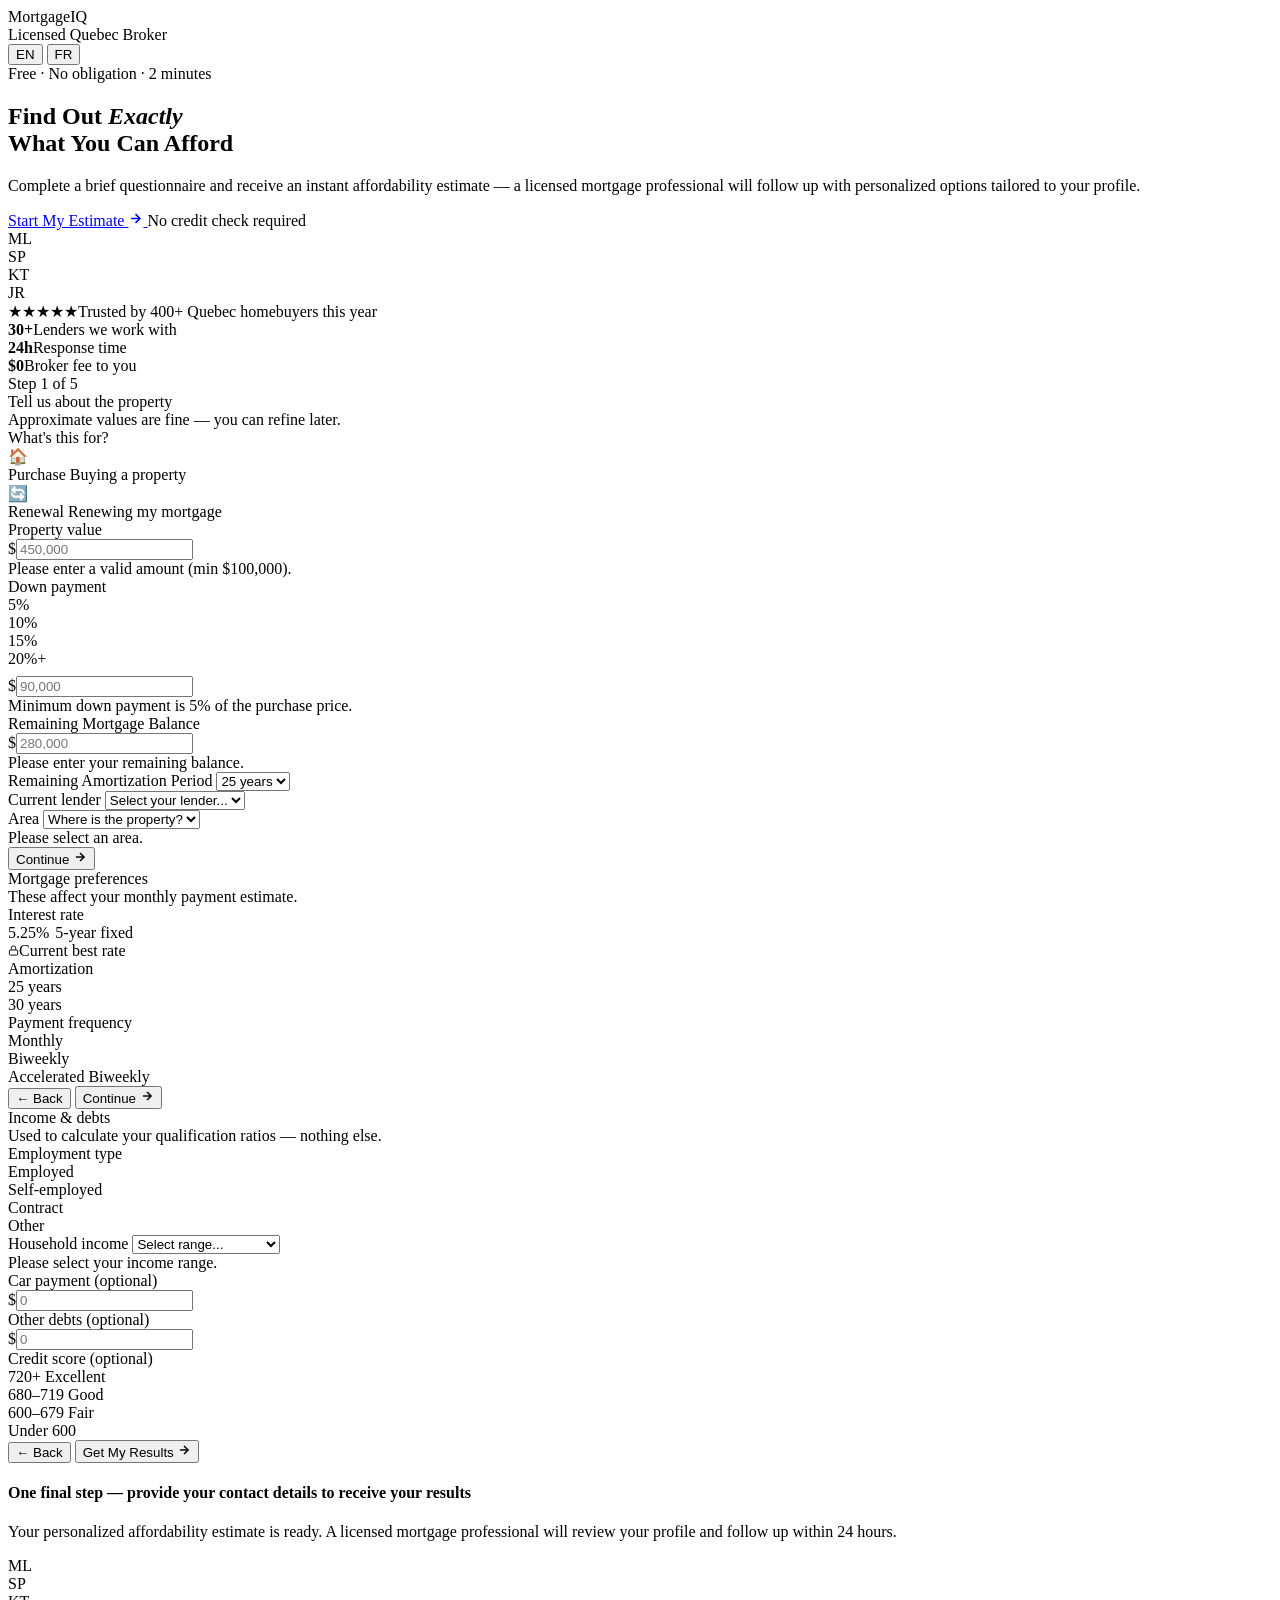
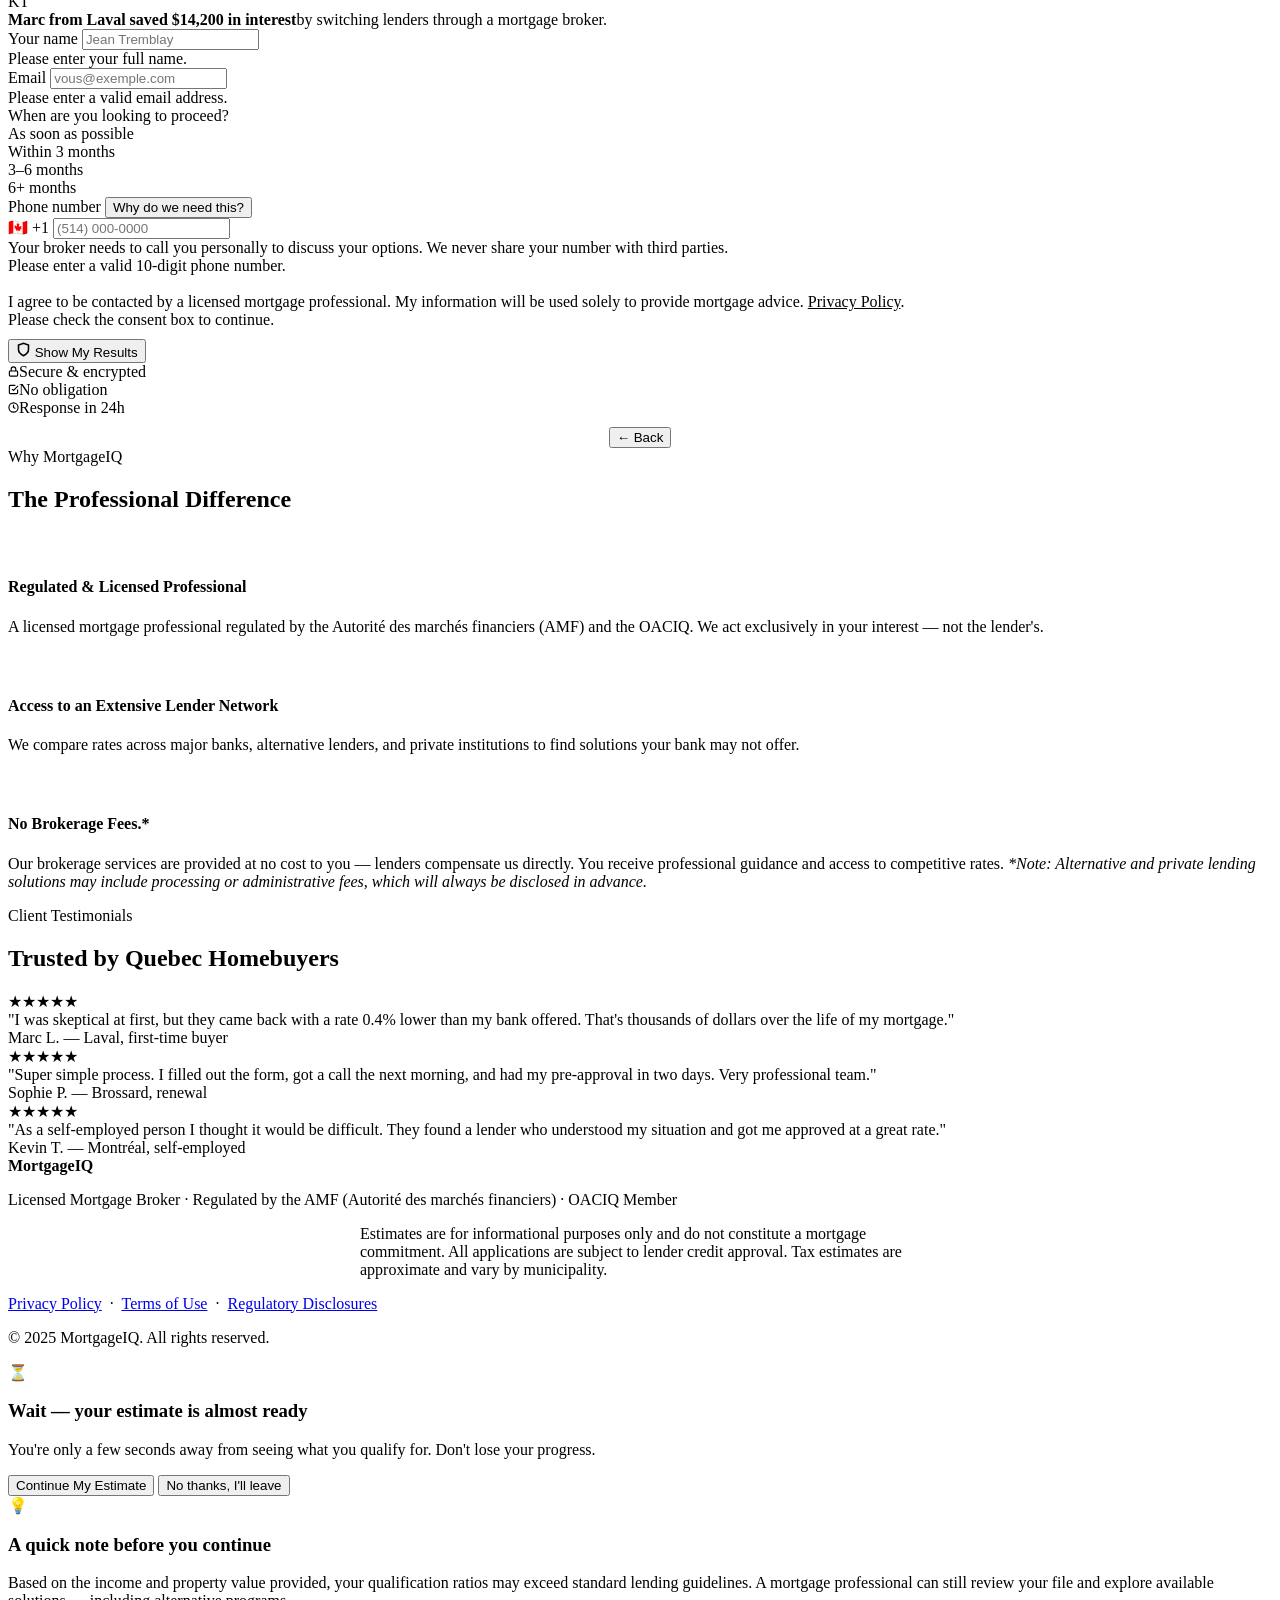
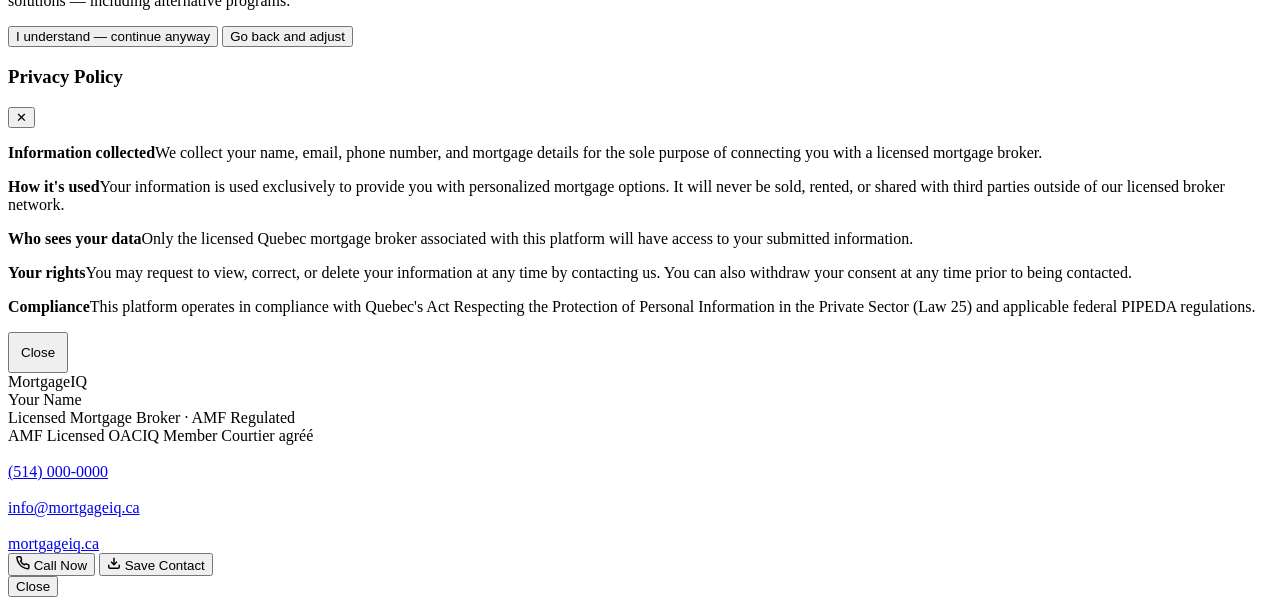
==== commit 3cc99564: "index.html" ====
--- a/index.html
+++ b/index.html
@@ -6,347 +6,7 @@
 <title>MortgageIQ — Free Quebec Mortgage Calculator</title>
 <link rel="preconnect" href="https://fonts.googleapis.com">
 <link href="https://fonts.googleapis.com/css2?family=Fraunces:ital,opsz,wght@0,9..144,600;0,9..144,700;1,9..144,300&family=DM+Sans:opsz,wght@9..40,300;9..40,400;9..40,500;9..40,600&display=swap" rel="stylesheet">
-<style>
-:root{--navy:#0f1e3c;--navy-mid:#1a2f58;--blue:#2460e8;--blue-light:#4f7ef5;--sky:#eef3fd;--gold:#c9a84c;--green:#15803d;--green-soft:#dcfce7;--yellow:#b45309;--red:#b91c1c;--white:#fff;--gray-50:#f8f9fb;--gray-100:#f1f3f7;--gray-200:#e4e7ee;--gray-300:#cbd1dc;--gray-400:#9aa3b2;--gray-500:#6b7585;--gray-700:#374151;--gray-900:#111827;--shadow-lg:0 16px 56px rgba(15,30,60,0.16)}
-*,*::before,*::after{box-sizing:border-box;margin:0;padding:0}
-html{scroll-behavior:smooth;-webkit-text-size-adjust:100%}
-body{font-family:'DM Sans',sans-serif;background:#fff;color:var(--gray-900);line-height:1.6;overflow-x:hidden}
-
-/* NAV */
-nav{position:fixed;top:0;left:0;right:0;z-index:200;background:rgba(255,255,255,0.97);backdrop-filter:blur(12px);border-bottom:1px solid var(--gray-200);height:60px;display:flex;align-items:center;padding:0 20px;gap:10px}
-.nav-logo{font-family:'Fraunces',serif;font-size:1.25rem;font-weight:700;color:var(--navy);letter-spacing:-0.03em;flex:1}
-.nav-logo span{color:var(--blue)}
-.nav-pill{display:flex;align-items:center;gap:5px;background:var(--green-soft);color:var(--green);font-size:0.72rem;font-weight:600;padding:4px 10px;border-radius:100px;white-space:nowrap}
-.nav-pill::before{content:'';width:6px;height:6px;border-radius:50%;background:var(--green);flex-shrink:0}
-.lang-sw{display:flex;background:var(--gray-100);border-radius:100px;padding:3px;gap:2px;flex-shrink:0}
-.lang-btn{padding:4px 11px;border-radius:100px;border:none;cursor:pointer;font-family:'DM Sans',sans-serif;font-size:0.72rem;font-weight:600;color:var(--gray-500);background:transparent;transition:all 0.18s}
-.lang-btn.active{background:white;color:var(--navy);box-shadow:0 1px 4px rgba(0,0,0,0.1)}
-
-/* HERO */
-.hero{min-height:100svh;background:linear-gradient(155deg,#0b1730 0%,#142a68 52%,#1c4099 100%);display:flex;align-items:center;padding:80px 20px 48px;position:relative;overflow:hidden}
-.hero-glow{position:absolute;width:600px;height:600px;border-radius:50%;top:-100px;right:-100px;background:radial-gradient(circle,rgba(36,96,232,0.22) 0%,transparent 65%);pointer-events:none}
-.hero-inner{max-width:1080px;margin:0 auto;width:100%;display:grid;grid-template-columns:1fr 1fr;gap:52px;align-items:center;position:relative;z-index:2}
-.eyebrow{display:inline-flex;align-items:center;gap:7px;font-size:0.74rem;font-weight:600;color:rgba(255,255,255,0.5);letter-spacing:0.07em;text-transform:uppercase;margin-bottom:18px}
-.eyebrow-dot{width:5px;height:5px;border-radius:50%;background:var(--gold)}
-.hero h1{font-family:'Fraunces',serif;font-size:clamp(2rem,4.5vw,3.1rem);font-weight:700;color:white;line-height:1.12;letter-spacing:-0.03em;margin-bottom:18px}
-.hero h1 em{font-style:italic;color:#93c5fd}
-.hero-sub{font-size:1rem;color:rgba(255,255,255,0.65);max-width:400px;margin-bottom:32px;font-weight:300;line-height:1.75}
-.hero-cta-row{display:flex;align-items:center;gap:16px;flex-wrap:wrap}
-.btn-hero{display:inline-flex;align-items:center;gap:9px;background:var(--gold);color:var(--navy);font-weight:700;font-size:0.95rem;padding:14px 28px;border-radius:100px;border:none;cursor:pointer;box-shadow:0 4px 18px rgba(201,168,76,0.38);text-decoration:none;transition:all 0.2s;font-family:'DM Sans',sans-serif}
-.btn-hero:hover{background:#dbb958;transform:translateY(-2px)}
-.hero-reassure{font-size:0.76rem;color:rgba(255,255,255,0.45)}
-.hero-reviews{display:flex;align-items:center;gap:10px;margin-top:28px}
-.rev-avatars{display:flex}
-.rev-av{width:28px;height:28px;border-radius:50%;border:2px solid rgba(255,255,255,0.2);margin-right:-8px;background:linear-gradient(135deg,#4f7ef5,#1a3a7c);display:flex;align-items:center;justify-content:center;font-size:0.6rem;font-weight:700;color:white}
-.rev-txt{font-size:0.75rem;color:rgba(255,255,255,0.5);margin-left:14px}
-.rev-stars{color:#fbbf24;font-size:0.7rem;display:block;margin-bottom:1px}
-.hero-stats{display:flex;gap:28px;margin-top:36px;padding-top:28px;border-top:1px solid rgba(255,255,255,0.1)}
-.hero-stat{color:rgba(255,255,255,0.5);font-size:0.78rem}
-.hero-stat strong{display:block;color:white;font-size:1.2rem;font-family:'Fraunces',serif;font-weight:600;margin-bottom:1px}
-
-/* CALC CARD */
-.calc-card{background:white;border-radius:20px;box-shadow:0 28px 72px rgba(0,0,0,0.26);overflow:hidden}
-.c-prog{height:3px;background:var(--gray-100)}
-.c-prog-fill{height:100%;background:linear-gradient(90deg,var(--blue),#6fa3f7);transition:width 0.5s cubic-bezier(.4,0,.2,1);border-radius:0 2px 2px 0}
-.c-ind{display:flex;align-items:center;justify-content:space-between;padding:14px 22px 0}
-.c-dots{display:flex;gap:6px}
-.c-dot{width:7px;height:7px;border-radius:50%;background:var(--gray-200);transition:all 0.3s}
-.c-dot.active{background:var(--blue);width:18px;border-radius:4px}
-.c-dot.done{background:var(--green)}
-.c-counter{font-size:0.72rem;color:var(--gray-400);font-weight:500}
-.c-title-row{padding:10px 22px 16px;border-bottom:1px solid var(--gray-100)}
-.c-title{font-family:'Fraunces',serif;font-size:1.05rem;font-weight:600;color:var(--navy);letter-spacing:-0.02em}
-.c-hint{font-size:0.76rem;color:var(--gray-400);margin-top:2px}
-.c-body{padding:20px 22px 22px}
-
-/* FORM */
-.fg{margin-bottom:16px}
-.fl{display:flex;align-items:center;gap:5px;font-size:0.8rem;font-weight:500;color:var(--gray-700);margin-bottom:6px}
-.fl .opt{color:var(--gray-400);font-weight:400;font-size:0.72rem}
-.fi{width:100%;padding:11px 13px;border:1.5px solid var(--gray-200);border-radius:10px;font-family:'DM Sans',sans-serif;font-size:0.92rem;color:var(--gray-900);background:white;outline:none;transition:border-color 0.15s,box-shadow 0.15s;-webkit-appearance:none}
-.fi:focus{border-color:var(--blue);box-shadow:0 0 0 3px rgba(36,96,232,0.1)}
-.fi::placeholder{color:var(--gray-300)}
-.fsel{appearance:none;cursor:pointer;background-image:url("data:image/svg+xml,%3Csvg xmlns='http://www.w3.org/2000/svg' width='12' height='8' viewBox='0 0 12 8'%3E%3Cpath fill='%239aa3b2' d='M1 1l5 5 5-5'/%3E%3C/svg%3E");background-repeat:no-repeat;background-position:right 13px center;padding-right:34px}
-.pfx{position:relative}
-.pfx-lbl{position:absolute;left:13px;top:50%;transform:translateY(-50%);font-size:0.88rem;color:var(--gray-400);font-weight:500;pointer-events:none}
-.pfx .fi{padding-left:26px}
-.down-hint{font-size:0.73rem;margin-top:5px;min-height:16px}
-.g2{display:grid;grid-template-columns:1fr 1fr;gap:12px}
-.err{font-size:0.73rem;color:var(--red);margin-top:4px;display:none}
-.err.on{display:block;animation:fUp 0.2s ease}
-
-/* CHIPS */
-.cg{display:flex;flex-wrap:wrap;gap:7px}
-.ch{padding:8px 14px;border:1.5px solid var(--gray-200);border-radius:9px;cursor:pointer;font-size:0.82rem;color:var(--gray-500);font-weight:500;background:white;transition:all 0.15s;user-select:none;white-space:nowrap}
-.ch:hover{border-color:var(--blue-light);color:var(--blue);background:var(--sky)}
-.ch.sel{border-color:var(--blue);color:var(--blue);background:var(--sky);font-weight:600}
-.ch-h{flex:1 0 calc(50% - 4px);text-align:center}
-.ch-f{flex:1 0 100%;text-align:center}
-
-/* PURPOSE CHIPS */
-.pur-g{display:grid;grid-template-columns:1fr 1fr;gap:10px;margin-bottom:20px}
-.pur-ch{padding:14px 10px;border:2px solid var(--gray-200);border-radius:12px;cursor:pointer;text-align:center;transition:all 0.18s;user-select:none;background:white}
-.pur-ch:hover{border-color:var(--blue-light);background:var(--sky)}
-.pur-ch.sel{border-color:var(--blue);background:var(--sky)}
-.pur-icon{font-size:1.3rem;margin-bottom:5px}
-.pur-lbl{font-size:0.85rem;font-weight:600;color:var(--gray-700);display:block}
-.pur-sub{font-size:0.7rem;color:var(--gray-400);display:block;margin-top:2px}
-.pur-ch.sel .pur-lbl{color:var(--blue)}
-.renew-f{display:none}
-.renew-f.on{display:block}
-
-/* RATE PILL */
-.rate-pill{display:flex;align-items:center;justify-content:space-between;padding:11px 14px;background:var(--sky);border:1.5px solid rgba(36,96,232,0.15);border-radius:10px}
-.rate-val{font-size:1.35rem;font-weight:700;color:var(--blue);font-family:'Fraunces',serif}
-.rate-lbl{font-size:0.74rem;color:var(--gray-400)}
-.rate-lock{font-size:0.72rem;color:var(--gray-400);display:flex;align-items:center;gap:4px}
-
-/* STEP NAV */
-.snav{display:flex;justify-content:space-between;align-items:center;margin-top:20px;padding-top:16px;border-top:1px solid var(--gray-100)}
-.btn-back{background:none;border:none;cursor:pointer;color:var(--gray-400);font-size:0.83rem;font-weight:500;display:flex;align-items:center;gap:4px;font-family:'DM Sans',sans-serif;padding:8px 4px;border-radius:6px;transition:color 0.15s}
-.btn-back:hover{color:var(--gray-700)}
-.btn-next{display:flex;align-items:center;gap:8px;background:var(--blue);color:white;font-weight:600;font-size:0.9rem;padding:11px 22px;border-radius:100px;border:none;cursor:pointer;box-shadow:0 3px 12px rgba(36,96,232,0.28);font-family:'DM Sans',sans-serif;transition:all 0.2s}
-.btn-next:hover{background:#1a4fd8;transform:translateY(-1px)}
-
-/* RESULTS */
-.res-hero{padding:18px 22px 16px;background:var(--gray-50);border-bottom:1px solid var(--gray-100)}
-.res-bar{height:4px;border-radius:100px;width:100%;margin-bottom:14px}
-.res-status{display:flex;align-items:flex-start;gap:10px}
-.res-icon{width:36px;height:36px;border-radius:10px;display:flex;align-items:center;justify-content:center;flex-shrink:0;font-size:1rem;font-weight:700}
-.res-status-txt h4{font-size:0.9rem;font-weight:700;margin-bottom:3px}
-.res-status-txt p{font-size:0.78rem;line-height:1.5;color:var(--gray-500)}
-.res-nums{display:grid;grid-template-columns:1fr 1fr;gap:1px;background:var(--gray-200);border:1px solid var(--gray-200);border-radius:12px;overflow:hidden;margin:0 22px}
-.res-num{background:white;padding:13px 14px;text-align:center}
-.res-num-val{font-family:'Fraunces',serif;font-size:1.35rem;font-weight:600;color:var(--navy);letter-spacing:-0.02em;line-height:1.1}
-.res-num-lbl{font-size:0.7rem;color:var(--gray-400);margin-top:3px}
-.res-ratios{display:flex;gap:16px;padding:14px 22px}
-.ratio-i{flex:1}
-.ratio-lbl{font-size:0.68rem;color:var(--gray-400);font-weight:500;text-transform:uppercase;letter-spacing:0.04em;margin-bottom:4px}
-.ratio-bw{height:5px;background:var(--gray-200);border-radius:5px;overflow:hidden;margin-bottom:3px}
-.ratio-b{height:100%;border-radius:5px;transition:width 0.6s ease}
-.ratio-val{font-size:0.75rem;font-weight:600}
-.res-cta{padding:0 22px 20px}
-.res-teaser{font-size:0.82rem;color:var(--gray-500);margin-bottom:14px;line-height:1.55}
-.res-teaser strong{color:var(--navy)}
-.disc{font-size:0.68rem;color:var(--gray-400);text-align:center;margin-top:10px;line-height:1.5}
-
-/* CONTACT */
-.con-hdr{padding:16px 22px 14px;background:var(--sky);border-bottom:1px solid rgba(36,96,232,0.1)}
-.con-hdr h4{font-size:0.9rem;font-weight:700;color:var(--navy);margin-bottom:3px}
-.con-hdr p{font-size:0.75rem;color:var(--gray-500)}
-.ph-row{display:flex}
-.ph-cc{padding:11px 12px;background:var(--gray-100);border:1.5px solid var(--gray-200);border-right:none;border-radius:10px 0 0 10px;font-size:0.88rem;color:var(--gray-500);white-space:nowrap;display:flex;align-items:center}
-.ph-row .fi{border-radius:0 10px 10px 0}
-.ph-why{display:inline-flex;align-items:center;gap:3px;font-size:0.72rem;color:var(--blue);cursor:pointer;margin-left:6px;font-weight:500;border:none;background:none;font-family:'DM Sans',sans-serif;padding:0;text-decoration:underline;text-underline-offset:2px}
-.ph-tip{display:none;background:var(--navy);color:white;font-size:0.73rem;padding:10px 13px;border-radius:9px;margin-top:7px;line-height:1.5;position:relative}
-.ph-tip::before{content:'';position:absolute;top:-5px;left:16px;border-left:5px solid transparent;border-right:5px solid transparent;border-bottom:5px solid var(--navy)}
-.ph-tip.on{display:block;animation:fUp 0.15s ease}
-.consent-lbl{display:flex;align-items:flex-start;gap:10px;background:var(--gray-50);border:1.5px solid var(--gray-200);border-radius:10px;padding:12px;cursor:pointer;transition:border-color 0.15s;margin-bottom:14px}
-.consent-lbl:hover{border-color:var(--gray-300)}
-.consent-lbl.chk{border-color:var(--blue);background:var(--sky)}
-.consent-box{width:18px;height:18px;border-radius:5px;flex-shrink:0;margin-top:1px;border:2px solid var(--gray-300);background:white;display:flex;align-items:center;justify-content:center;transition:all 0.15s}
-.consent-lbl.chk .consent-box{background:var(--blue);border-color:var(--blue)}
-.consent-box svg{display:none}
-.consent-lbl.chk .consent-box svg{display:block}
-.consent-txt{font-size:0.75rem;color:var(--gray-500);line-height:1.5}
-.btn-sub{width:100%;background:linear-gradient(135deg,var(--blue),#1a4fd8);color:white;font-weight:700;font-size:0.95rem;padding:14px;border-radius:12px;border:none;cursor:pointer;font-family:'DM Sans',sans-serif;display:flex;align-items:center;justify-content:center;gap:8px;box-shadow:0 4px 18px rgba(36,96,232,0.32);transition:all 0.2s}
-.btn-sub:hover:not(:disabled){transform:translateY(-1px);box-shadow:0 8px 26px rgba(36,96,232,0.4)}
-.btn-sub:disabled{opacity:0.65;cursor:not-allowed;transform:none}
-.trust-row{display:flex;align-items:center;justify-content:center;gap:16px;flex-wrap:wrap;margin-top:14px}
-.ti{display:flex;align-items:center;gap:4px;font-size:0.7rem;color:var(--gray-400)}
-.ti svg{color:var(--green)}
-
-/* SOCIAL PROOF */
-.sp-strip{display:flex;align-items:center;gap:10px;background:var(--green-soft);border:1px solid #86efac;border-radius:10px;padding:11px 14px;margin-bottom:16px}
-.sp-avs{display:flex;flex-shrink:0}
-.sp-av{width:24px;height:24px;border-radius:50%;border:2px solid white;margin-right:-7px;background:linear-gradient(135deg,#4f7ef5,#1a3a7c);display:flex;align-items:center;justify-content:center;font-size:0.55rem;font-weight:700;color:white}
-.sp-txt{font-size:0.75rem;color:var(--green);font-weight:500;margin-left:12px;line-height:1.4}
-.sp-txt strong{display:block;font-size:0.8rem}
-
-
-/* INFO TOOLTIPS */
-/* The (i) badge */
-.info-i{
-  display:inline-flex;align-items:center;justify-content:center;
-  width:16px;height:16px;border-radius:50%;
-  background:var(--gray-200);color:var(--gray-500);
-  font-size:0.65rem;font-weight:700;font-style:normal;
-  cursor:pointer;margin-left:5px;flex-shrink:0;
-  vertical-align:middle;position:static;
-  transition:background 0.15s,color 0.15s;
-  -webkit-user-select:none;user-select:none;
-  line-height:1;
-}
-.info-i:hover,.info-i.tip-open{background:var(--blue);color:white}
-
-/* Tooltip panel — rendered via JS into a fixed portal so it never clips */
-.tip-portal{
-  display:none;
-  position:fixed;
-  z-index:9999;
-  background:var(--navy);
-  color:white;
-  font-family:'DM Sans',sans-serif;
-  font-size:0.72rem;
-  font-weight:400;
-  line-height:1.55;
-  padding:9px 12px;
-  border-radius:9px;
-  max-width:min(220px, calc(100vw - 32px));
-  white-space:normal;
-  box-shadow:0 6px 20px rgba(0,0,0,0.28);
-  pointer-events:none;
-  animation:fUp 0.15s ease;
-}
-.tip-portal::after{
-  content:'';
-  position:absolute;
-  border:5px solid transparent;
-}
-.tip-portal.arr-down::after{
-  top:100%;left:50%;transform:translateX(-50%);
-  border-top-color:var(--navy);
-}
-.tip-portal.arr-up::after{
-  bottom:100%;left:50%;transform:translateX(-50%);
-  border-bottom-color:var(--navy);
-}
-
-/* STEP PANELS */
-.sp{display:none}
-.sp.on{display:block;animation:fUp 0.25s ease}
-@keyframes fUp{from{opacity:0;transform:translateY(8px)}to{opacity:1;transform:translateY(0)}}
-@keyframes scIn{from{transform:scale(0.88);opacity:0}to{transform:scale(1);opacity:1}}
-
-/* FEATURES */
-.sec-feat{padding:72px 20px;background:white;border-top:1px solid var(--gray-100)}
-.sec-in{max-width:1080px;margin:0 auto}
-.sec-ey{text-align:center;font-size:0.72rem;font-weight:600;letter-spacing:0.08em;text-transform:uppercase;color:var(--blue);margin-bottom:10px}
-.sec-ttl{text-align:center;font-family:'Fraunces',serif;font-size:clamp(1.7rem,3vw,2.3rem);font-weight:700;color:var(--navy);letter-spacing:-0.03em;margin-bottom:44px}
-.feat-g{display:grid;grid-template-columns:repeat(3,1fr);gap:20px}
-.feat-c{border:1px solid var(--gray-200);border-radius:16px;padding:24px 20px;transition:transform 0.2s,box-shadow 0.2s}
-.feat-c:hover{transform:translateY(-3px);box-shadow:var(--shadow-lg)}
-.feat-ic{width:40px;height:40px;border-radius:10px;background:var(--sky);display:flex;align-items:center;justify-content:center;margin-bottom:14px}
-.feat-c h4{font-size:0.95rem;font-weight:600;color:var(--navy);margin-bottom:7px}
-.feat-c p{font-size:0.83rem;color:var(--gray-500);line-height:1.65}
-
-/* REVIEWS */
-.sec-rev{padding:64px 20px;background:var(--gray-50);border-top:1px solid var(--gray-100)}
-.rev-g{display:grid;grid-template-columns:repeat(3,1fr);gap:18px}
-.rev-c{background:white;border:1px solid var(--gray-200);border-radius:14px;padding:20px}
-.rev-stars{color:#f59e0b;font-size:0.85rem;margin-bottom:8px}
-.rev-body{font-size:0.83rem;color:var(--gray-700);line-height:1.6;margin-bottom:12px;font-style:italic}
-.rev-auth{font-size:0.75rem;font-weight:600;color:var(--gray-500)}
-
-/* FOOTER */
-footer{background:var(--navy);color:rgba(255,255,255,0.4);text-align:center;padding:36px 20px;font-size:0.75rem;line-height:1.8}
-footer strong{color:rgba(255,255,255,0.7);font-family:'Fraunces',serif;font-size:1rem;font-weight:600;display:block;margin-bottom:6px}
-footer a{color:rgba(255,255,255,0.5);text-decoration:underline}
-
-/* OVERLAYS / MODALS */
-.ov{display:none;position:fixed;inset:0;z-index:998;background:rgba(10,20,40,0.7);backdrop-filter:blur(6px);align-items:center;justify-content:center;padding:20px}
-.ov.on{display:flex;animation:fUp 0.22s ease}
-.ov-box{background:white;border-radius:20px;padding:36px 32px;max-width:420px;width:100%;box-shadow:0 24px 64px rgba(0,0,0,0.2);animation:scIn 0.26s cubic-bezier(0.34,1.56,0.64,1)}
-.ov-emoji{font-size:2rem;margin-bottom:10px;text-align:center}
-.ov-box h3{font-family:'Fraunces',serif;font-size:1.2rem;color:var(--navy);margin-bottom:8px;letter-spacing:-0.02em;text-align:center}
-.ov-box p{font-size:0.83rem;color:var(--gray-500);line-height:1.6;margin-bottom:18px;text-align:center}
-.btn-ov-main{width:100%;padding:13px;background:linear-gradient(135deg,var(--blue),#1a4fd8);color:white;font-weight:700;font-size:0.92rem;border:none;border-radius:10px;cursor:pointer;font-family:'DM Sans',sans-serif;margin-bottom:10px;transition:all 0.2s;box-shadow:0 3px 12px rgba(36,96,232,0.28)}
-.btn-ov-main:hover{transform:translateY(-1px)}
-.btn-ov-sec{width:100%;padding:10px;background:none;border:1.5px solid var(--gray-200);color:var(--gray-500);font-weight:500;font-size:0.85rem;border-radius:10px;cursor:pointer;font-family:'DM Sans',sans-serif;transition:all 0.15s}
-.btn-ov-sec:hover{border-color:var(--gray-300);color:var(--gray-700)}
-.btn-ov-ghost{background:none;border:none;color:var(--gray-400);font-size:0.8rem;cursor:pointer;font-family:'DM Sans',sans-serif;padding:4px;display:block;margin:0 auto}
-
-/* PRIVACY MODAL */
-.priv-box{background:white;border-radius:20px;padding:32px;max-width:520px;width:100%;box-shadow:0 24px 64px rgba(0,0,0,0.2);animation:scIn 0.26s cubic-bezier(0.34,1.56,0.64,1);text-align:left}
-.priv-hdr{display:flex;align-items:center;justify-content:space-between;margin-bottom:18px}
-.priv-hdr h3{font-family:'Fraunces',serif;font-size:1.1rem;color:var(--navy)}
-.priv-close-x{background:none;border:none;cursor:pointer;color:var(--gray-400);font-size:1.2rem;line-height:1}
-.priv-body{font-size:0.81rem;color:var(--gray-500);line-height:1.7;max-height:340px;overflow-y:auto;padding-right:4px;margin-bottom:16px}
-.priv-body p{margin-bottom:12px}
-.priv-body strong{color:var(--navy);display:block;margin-bottom:2px}
-
-/* MODAL SUCCESS */
-.modal-box{background:white;border-radius:22px;padding:44px 36px;max-width:440px;width:100%;text-align:center;box-shadow:0 32px 80px rgba(0,0,0,0.22);animation:scIn 0.28s cubic-bezier(0.34,1.56,0.64,1)}
-.modal-chk{width:68px;height:68px;border-radius:50%;background:var(--green-soft);margin:0 auto 18px;display:flex;align-items:center;justify-content:center}
-.modal-box h2{font-family:'Fraunces',serif;font-size:1.5rem;color:var(--navy);margin-bottom:10px}
-.modal-box p{color:var(--gray-500);font-size:0.88rem;line-height:1.65;margin-bottom:22px}
-.btn-modal-done{background:var(--navy);color:white;font-family:'DM Sans',sans-serif;font-weight:600;padding:12px 28px;border-radius:100px;border:none;cursor:pointer;font-size:0.9rem;transition:background 0.2s}
-.btn-modal-done:hover{background:var(--navy-mid)}
-.modal-next{margin-top:16px;padding:14px;background:var(--gray-50);border-radius:12px;font-size:0.78rem;color:var(--gray-500)}
-.modal-next strong{display:block;color:var(--navy);margin-bottom:3px;font-size:0.83rem}
-
-
-/* RESULTS — narrative summary */
-.res-summary{padding:0 22px 20px}
-.res-section-title{font-family:'Fraunces',serif;font-size:0.88rem;font-weight:600;color:var(--navy);letter-spacing:-0.01em;margin-bottom:10px;padding-top:4px}
-.res-narrative{font-size:0.82rem;color:var(--gray-600);line-height:1.65}
-.res-narrative p{display:flex;gap:9px;margin-bottom:9px;align-items:flex-start}
-.res-narrative p:last-child{margin-bottom:0}
-.res-narrative strong{color:var(--navy)}
-.nar-icon{flex-shrink:0;font-size:0.95rem;margin-top:1px}
-
-/* BROKER CTA */
-.res-broker-cta{margin:0 22px 22px;border-radius:14px;background:linear-gradient(135deg,var(--navy) 0%,var(--navy-mid) 100%);padding:20px;color:white}
-.res-broker-cta h4{font-family:'Fraunces',serif;font-size:1rem;font-weight:600;color:white;margin-bottom:5px;letter-spacing:-0.01em}
-.res-broker-cta p{font-size:0.76rem;color:rgba(255,255,255,0.6);margin-bottom:14px;line-height:1.5}
-.btn-broker-cta{display:flex;align-items:center;justify-content:center;gap:8px;width:100%;padding:12px;background:var(--gold);color:var(--navy);font-family:'DM Sans',sans-serif;font-weight:700;font-size:0.88rem;border:none;border-radius:10px;cursor:pointer;transition:all 0.18s;box-shadow:0 3px 10px rgba(201,168,76,0.3)}
-.btn-broker-cta:hover{background:#dbb958;transform:translateY(-1px)}
-
-/* MOBILE */
-@media(max-width:860px){
-  .hero-inner{grid-template-columns:1fr;gap:32px}
-  .hero{padding-top:76px;min-height:auto;padding-bottom:40px}
-  .hero h1{font-size:1.9rem}
-  .feat-g,.rev-g{grid-template-columns:1fr}
-  .g2{grid-template-columns:1fr}
-}
-@media(max-width:480px){
-  .hero-stats,.hero-reviews{display:none}
-  .c-body{padding:16px 16px 20px}
-  .c-ind{padding:12px 16px 0}
-  .c-title-row{padding:8px 16px 12px}
-  .res-hero{padding:14px 16px}
-  .res-ratios{padding:14px 16px}
-  .res-nums{margin:0 16px}
-  .res-cta{padding:0 16px 18px}
-  .res-summary{padding:0 16px 16px}
-  .res-broker-cta{margin:0 16px 16px}
-  .con-hdr{padding:14px 16px}
-  .ch-h{flex:1 0 100%}
-  .nav-pill{display:none}
-}
-
-/* VIRTUAL BUSINESS CARD MODAL */
-.vcard-ov{display:none;position:fixed;inset:0;z-index:999;background:rgba(10,20,40,0.72);backdrop-filter:blur(8px);align-items:flex-end;justify-content:center;padding:0}
-.vcard-ov.on{display:flex;animation:fadeIn 0.22s ease}
-@keyframes fadeIn{from{opacity:0}to{opacity:1}}
-.vcard-sheet{background:white;width:100%;max-width:480px;border-radius:24px 24px 0 0;padding:0 0 32px;box-shadow:0 -12px 48px rgba(0,0,0,0.22);animation:slideUp 0.3s cubic-bezier(0.34,1.2,0.64,1)}
-@keyframes slideUp{from{transform:translateY(100%)}to{transform:translateY(0)}}
-.vcard-drag{width:40px;height:4px;border-radius:4px;background:var(--gray-200);margin:12px auto 0}
-.vcard-card{margin:20px 20px 0;background:linear-gradient(135deg,#0f1e3c 0%,#1a3a7c 60%,#2460e8 100%);border-radius:18px;padding:28px 24px 24px;position:relative;overflow:hidden}
-.vcard-card::before{content:'';position:absolute;top:-40px;right:-40px;width:160px;height:160px;border-radius:50%;background:rgba(255,255,255,0.05)}
-.vcard-card::after{content:'';position:absolute;bottom:-30px;left:-20px;width:120px;height:120px;border-radius:50%;background:rgba(255,255,255,0.04)}
-.vcard-logo{font-family:'Fraunces',serif;font-size:1rem;font-weight:700;color:rgba(255,255,255,0.5);letter-spacing:-0.02em;margin-bottom:20px}
-.vcard-logo span{color:rgba(255,255,255,0.9)}
-.vcard-name{font-family:'Fraunces',serif;font-size:1.4rem;font-weight:700;color:white;letter-spacing:-0.02em;line-height:1.2;margin-bottom:4px}
-.vcard-title{font-size:0.78rem;color:rgba(255,255,255,0.55);font-weight:400;margin-bottom:18px;letter-spacing:0.02em}
-.vcard-creds{display:flex;gap:6px;flex-wrap:wrap;margin-bottom:20px}
-.vcard-badge{background:rgba(255,255,255,0.12);border:1px solid rgba(255,255,255,0.18);color:rgba(255,255,255,0.75);font-size:0.65rem;font-weight:600;padding:3px 8px;border-radius:100px;letter-spacing:0.04em}
-.vcard-divider{height:1px;background:rgba(255,255,255,0.1);margin-bottom:18px}
-.vcard-contact-row{display:flex;align-items:center;gap:10px;margin-bottom:10px}
-.vcard-contact-icon{width:28px;height:28px;border-radius:8px;background:rgba(255,255,255,0.1);display:flex;align-items:center;justify-content:center;flex-shrink:0}
-.vcard-contact-row a{color:rgba(255,255,255,0.8);font-size:0.82rem;text-decoration:none;font-weight:500}
-.vcard-contact-row a:hover{color:white}
-.vcard-actions{display:grid;grid-template-columns:1fr 1fr;gap:10px;margin:20px 20px 0}
-.vcard-btn{display:flex;align-items:center;justify-content:center;gap:8px;padding:13px;border-radius:12px;border:none;cursor:pointer;font-family:'DM Sans',sans-serif;font-weight:600;font-size:0.88rem;transition:all 0.18s}
-.vcard-btn-call{background:var(--blue);color:white;box-shadow:0 3px 12px rgba(36,96,232,0.3)}
-.vcard-btn-call:hover{background:#1a4fd8;transform:translateY(-1px)}
-.vcard-btn-save{background:var(--gray-100);color:var(--navy)}
-.vcard-btn-save:hover{background:var(--gray-200)}
-.vcard-close-row{text-align:center;margin-top:16px;padding:0 20px}
-.vcard-close-btn{background:none;border:none;color:var(--gray-400);font-size:0.82rem;cursor:pointer;font-family:'DM Sans',sans-serif;padding:8px}
-
-</style>
+<link rel="stylesheet" href="style.css">
 </head>
 <body>
 
@@ -634,8 +294,6 @@
           <div class="res-cta">
             <div class="res-teaser" id="resTeaser"></div>
           </div>
-          <!-- Mortgage narrative summary -->
-          <div class="res-summary" id="resSummary"></div>
           <!-- Broker CTA -->
           <div id="resBrokerCta"></div>
         </div>
@@ -1270,77 +928,7 @@
   const tk = purpose==='renewal'?'tRen':'tPur';
   $('resTeaser').innerHTML = tl[tk+CAP(r.col)] || '';
 
-  // ── SUMMARY TABLE + CHART ─────────────────────────────
-  const termLbl  = isFR ? `Terme ${r.termYrs} ans`   : `${r.termYrs}-Year Term`;
-  const amortLbl = isFR ? `Amort. ${r.amort} ans`    : `${r.amort}-Year Amort.`;
-  // Info tooltip helper — stores tip text in data-tip, rendered by JS portal
-  const tip = (label, tipEN, tipFR) => {
-    const tipText = (isFR ? tipFR : tipEN).replace(/"/g, '&quot;');
-    return `${label}<span class="info-i" data-tip="${tipText}" tabindex="0" role="button" aria-label="More info">i</span>`;
-  };
-
-  const rows = [
-    [
-      tip(isFR?'Nombre de paiements':'Number of payments',
-        'Total number of payments made during this period.',
-        'Nombre total de paiements effectués pendant cette période.'),
-      r.nTermDisplay, r.nAmortMonthly
-    ],
-    [
-      tip(isFR?'Paiement hypothécaire':'Mortgage payment',
-        'The fixed amount paid each period covering principal and interest.',
-        'Le montant fixe payé chaque période couvrant le capital et les intérêts.'),
-      fmt(r.disPay)+r.payLbl, fmt(r.mMtg)+'/mo'
-    ],
-    [
-      tip(isFR?'Capital remboursé':'Principal paid',
-        'The portion of your payments that reduces your loan balance.',
-        'La portion de vos paiements qui réduit le solde de votre prêt.'),
-      fmt(r.termPrincipal), fmt(r.principal)
-    ],
-    [
-      tip(isFR?'Intérêts payés':'Interest paid',
-        'The cost of borrowing — paid to the lender on top of principal.',
-        'Le coût d\'emprunt — payé au prêteur en plus du capital.'),
-      fmt(r.termInterest), fmt(r.fullInterest)
-    ],
-    [
-      tip(isFR?'Coût total':'Total cost',
-        'Principal + interest combined — the full amount you will pay.',
-        'Capital + intérêts combinés — le montant total que vous paierez.'),
-      fmt(r.termTotalPaid), fmt(r.fullTotalPaid)
-    ],
-    [
-      tip(isFR?'Solde à la fin du terme':'Balance at term end',
-        'The remaining loan amount you will need to renew or pay off at the end of your term.',
-        'Le montant restant à renouveler ou rembourser à la fin de votre terme.'),
-      fmt(r.termBalance), '—'
-    ],
-  ];
-  const tableRows = rows.map((row,i)=>`
-    <tr>
-      <td class="row-cat">${row[0]}</td>
-      <td>${row[1]}</td>
-      <td>${row[2]}</td>
-    </tr>`).join('');
-
-  // Narrative
-  const freqWord = r.payFreqLabel;
-  const nar = isFR ? `
-    <p><span class="nar-icon">📅</span> Sur la période d'amortissement de <strong>${r.amort} ans</strong>, vous effectuerez <strong>${r.nAmortMonthly} paiements mensuels</strong> de <strong>${fmt(r.mMtg)}</strong>.</p>
-    <p><span class="nar-icon">💰</span> Vous aurez remboursé <strong>${fmt(r.principal)}</strong> en capital et <strong>${fmt(r.fullInterest)}</strong> en intérêts, pour un coût total de <strong>${fmt(r.fullTotalPaid)}</strong>.</p>
-    <p><span class="nar-icon">📆</span> Au terme de <strong>${r.termYrs} ans</strong>, vous aurez effectué <strong>${r.nTermDisplay} paiements</strong> (${freqWord}) de <strong>${fmt(r.disPay)}</strong>, remboursé <strong>${fmt(r.termPrincipal)}</strong> en capital et payé <strong>${fmt(r.termInterest)}</strong> en intérêts.</p>
-    <p><span class="nar-icon">🏦</span> Il vous restera un solde de <strong>${fmt(r.termBalance)}</strong> à renouveler.</p>
-  ` : `
-    <p><span class="nar-icon">📅</span> Over the <strong>${r.amort}-year amortization</strong>, you will make <strong>${r.nAmortMonthly} monthly payments</strong> of <strong>${fmt(r.mMtg)}</strong>.</p>
-    <p><span class="nar-icon">💰</span> You will pay <strong>${fmt(r.principal)}</strong> in principal and <strong>${fmt(r.fullInterest)}</strong> in interest, for a total of <strong>${fmt(r.fullTotalPaid)}</strong>.</p>
-    <p><span class="nar-icon">📆</span> Over the <strong>${r.termYrs}-year term</strong>, you will make <strong>${r.nTermDisplay} payments</strong> (${freqWord}) of <strong>${fmt(r.disPay)}</strong>, paying <strong>${fmt(r.termPrincipal)}</strong> in principal and <strong>${fmt(r.termInterest)}</strong> in interest.</p>
-    <p><span class="nar-icon">🏦</span> At the end of your term, your remaining balance will be <strong>${fmt(r.termBalance)}</strong>.</p>
-  `;
-
-  $('resSummary').innerHTML = `
-    <div class="res-section-title">${isFR?'Résumé hypothécaire':'Mortgage Summary'}</div>
-    <div class="res-narrative">${nar}</div>`;
+  $('resSummary').innerHTML = '';
 
   // ── Broker CTA ─────────────────────────────────────────
   const saving = fmtR(r.fullInterest * 0.05);
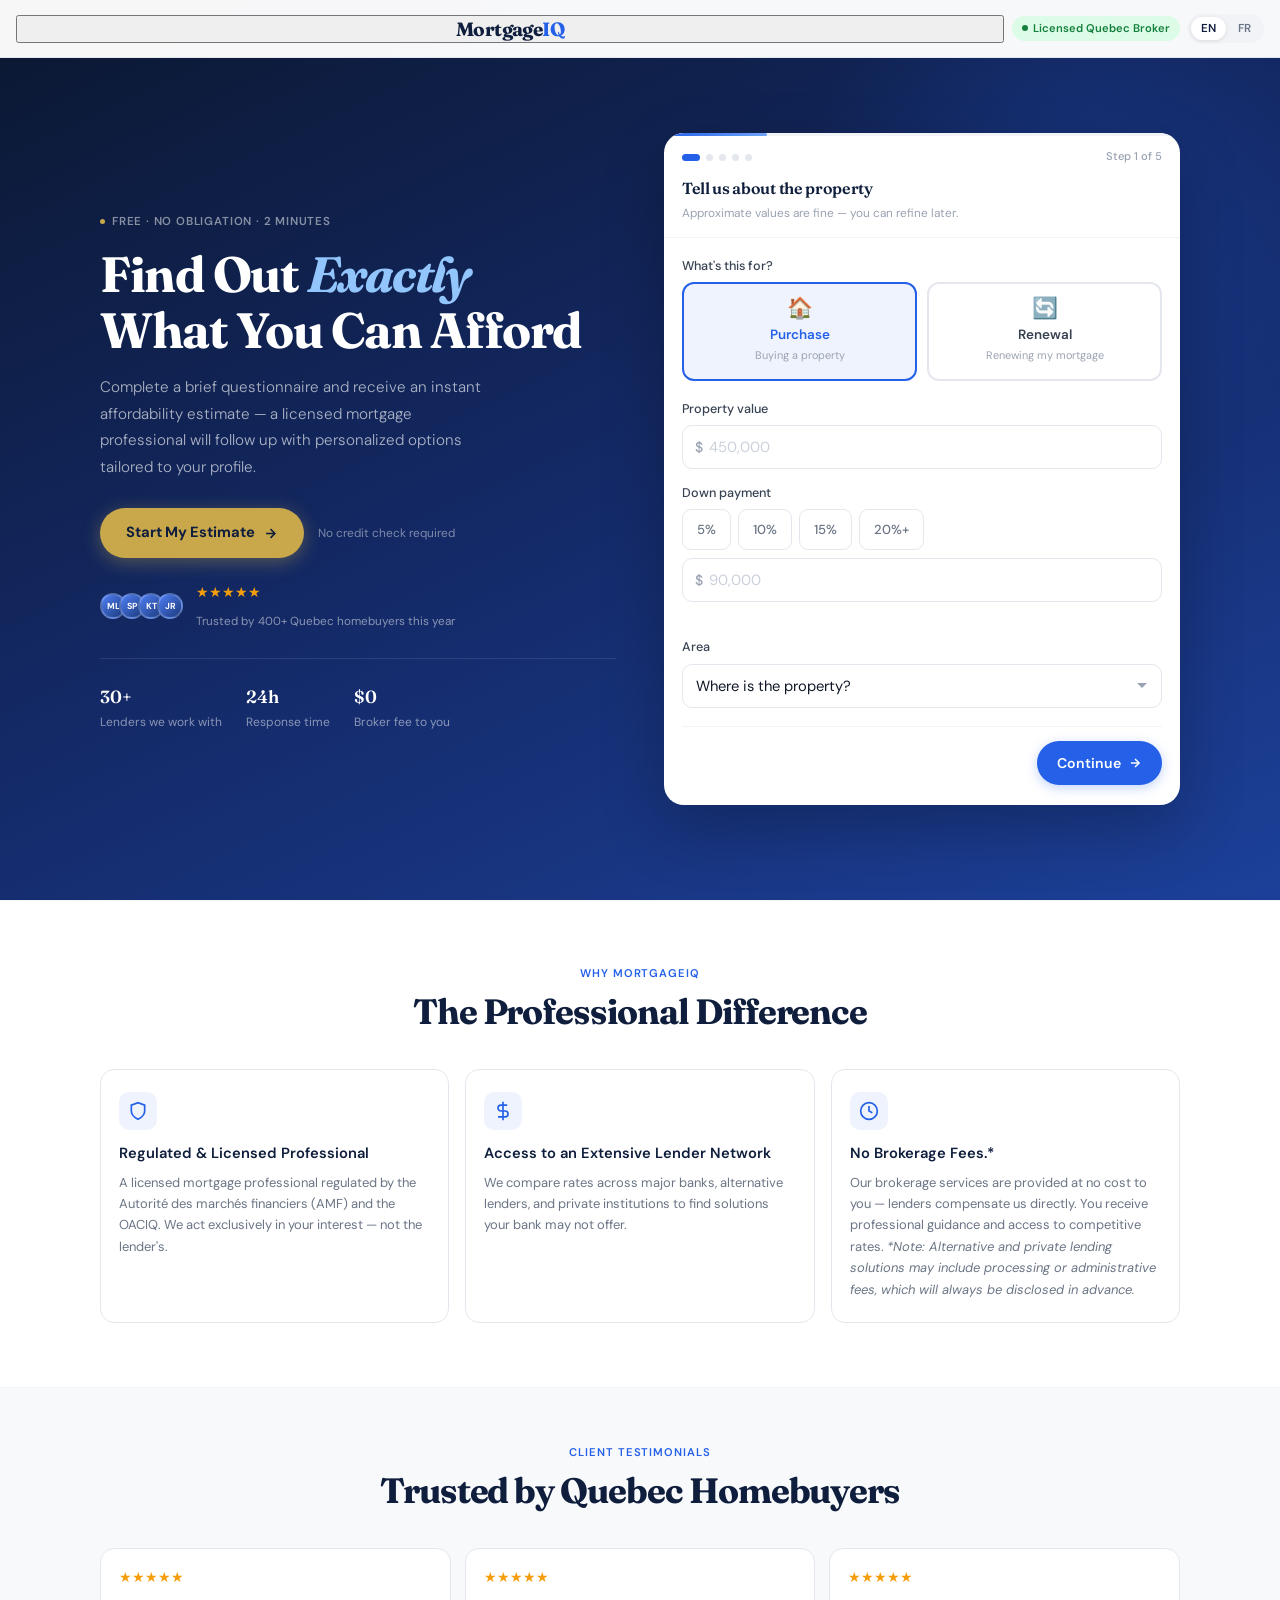
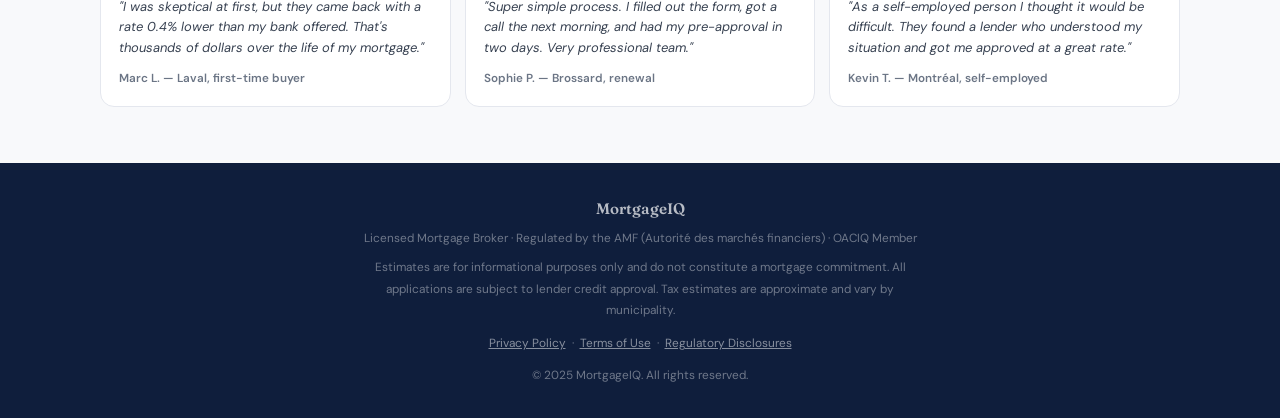
==== commit ff8ff4ac: "index.html" ====
--- a/index.html
+++ b/index.html
@@ -11,7 +11,7 @@
 <body>
 
 <nav>
-  <div class="nav-logo">Mortgage<span>IQ</span></div>
+  <button class="nav-logo" onclick="restartEstimate()" title="Start over" aria-label="MortgageIQ — restart estimate">Mortgage<span>IQ</span></button>
   <div class="nav-pill" id="navPill"></div>
   <div class="lang-sw">
     <button class="lang-btn active" id="btnEN" onclick="setLang('en')">EN</button>
@@ -296,6 +296,10 @@
           </div>
           <!-- Broker CTA -->
           <div id="resBrokerCta"></div>
+          <!-- Redo estimate -->
+          <div class="redo-row">
+            <button class="redo-btn" onclick="restartEstimate()" id="redoBtn"></button>
+          </div>
         </div>
 
       </div><!-- /calc-card -->
@@ -424,6 +428,8 @@
   eName:'Please enter your full name.',
   eEmail:'Please enter a valid email address.',
   submitBtn:'Show My Results',tr1:'Secure & encrypted',tr2:'No obligation',tr3:'Response in 24h',
+  backToRes:'Back',
+  redoBtn:'↺ Redo my estimate',
   backToRes:'Back',
   disc:'Free consultation · No obligation · Response within 24 hours',
   qualGreenLbl:'Looking strong',qualGreenMsg:'Based on the information provided, you appear to be within qualification range.',
@@ -513,6 +519,7 @@
   eEmail:'Veuillez entrer une adresse courriel valide.',
   submitBtn:'Afficher mes résultats',tr1:'Sécurisé et chiffré',tr2:'Sans engagement',tr3:'Réponse en 24h',
   backToRes:'Retour',
+  redoBtn:'↺ Refaire mon estimation',
   disc:'Consultation gratuite · Sans engagement · Réponse dans les 24 heures',
   qualGreenLbl:'Situation favorable',qualGreenMsg:"Selon les informations fournies, vous semblez être dans la fourchette d'admissibilité.",
   qualYellowLbl:'Proche de la limite',qualYellowMsg:"Vous êtes près du seuil d'admissibilité. Un courtier peut structurer votre dossier pour améliorer vos chances.",
@@ -564,7 +571,18 @@
 const $=id=>document.getElementById(id);
 const fmtC=el=>{const r=el.value.replace(/[^0-9]/g,'');el.value=r?Number(r).toLocaleString('en-CA'):''};
 const parseMoney=s=>parseInt((s||'0').replace(/[^0-9]/g,''))||0;
-const fmtPhone=el=>{let d=el.value.replace(/\D/g,'').slice(0,10);if(d.length>=7)d='('+d.slice(0,3)+') '+d.slice(3,6)+'-'+d.slice(6);else if(d.length>=4)d='('+d.slice(0,3)+') '+d.slice(3);el.value=d};
+const fmtPhone=el=>{
+  // Strip all non-digits
+  let d=el.value.replace(/\D/g,'');
+  // If user typed a leading 1 (country code), strip it so we always work with 10 digits
+  if(d.length===11&&d[0]==='1') d=d.slice(1);
+  // Cap at 10 digits
+  d=d.slice(0,10);
+  // Format as (NXX) NXX-XXXX
+  if(d.length>=7) d='('+d.slice(0,3)+') '+d.slice(3,6)+'-'+d.slice(6);
+  else if(d.length>=4) d='('+d.slice(0,3)+') '+d.slice(3);
+  el.value=d;
+};
 const showErr=(id,show)=>$(id).classList.toggle('on',show);
 
 // ═══════════════════════════════════════════════════════
@@ -599,7 +617,8 @@
     tlASAP:'tlASAP',tl3m:'tl3m',tl6m:'tl6m',tl6plus:'tl6plus',
     lPhone:'lPhone',whyBtn:'whyBtn',phTip:'phTip',
     eConsent:'eConsent',ePhone:'ePhone',eName:'eName',eEmail:'eEmail',
-    submitTxt:'submitBtn',tr1:'tr1',tr2:'tr2',tr3:'tr3',
+    submitTxt:'submitBtn',
+    redoBtn:'redoBtn',tr1:'tr1',tr2:'tr2',tr3:'tr3',
     resDisc:'disc',
     featEy:'featEy',featTtl:'featTtl',f1t:'f1t',f1b:'f1b',f2t:'f2t',f2b:'f2b',f3t:'f3t',f3b:'f3b',
     revEy:'revEy',revTtl:'revTtl',rv1b:'rv1b',rv1a:'rv1a',rv2b:'rv2b',rv2a:'rv2a',rv3b:'rv3b',rv3a:'rv3a',
@@ -928,7 +947,6 @@
   const tk = purpose==='renewal'?'tRen':'tPur';
   $('resTeaser').innerHTML = tl[tk+CAP(r.col)] || '';
 
-  $('resSummary').innerHTML = '';
 
   // ── Broker CTA ─────────────────────────────────────────
   const saving = fmtR(r.fullInterest * 0.05);
@@ -1167,7 +1185,65 @@
 // ═══════════════════════════════════════════════════════
 // SCROLL
 // ═══════════════════════════════════════════════════════
-function scrollCalc(e){e.preventDefault();$('calc').scrollIntoView({behavior:'smooth',block:'start'});}
+function scrollCalc(e) {
+  e.preventDefault();
+  $('calc').scrollIntoView({ behavior: 'smooth', block: 'start' });
+}
+
+// ═══════════════════════════════════════════════════════
+// RESTART ESTIMATE
+// ═══════════════════════════════════════════════════════
+function restartEstimate() {
+  // Reset state
+  step = 1;
+  consent = false;
+  purpose = 'purchase';
+  gateOk = false;
+  exitShown = false;
+  Object.assign(picks, { amortG:'25', freqG:'monthly', empG:'employed', creditG:'', tlG:'asap' });
+
+  // Reset form fields
+  ['propPrice','downPay','remainBal','carPay','otherDebts','fullName','emailAddr','phoneNum'].forEach(id => {
+    const el = $(id);
+    if (el) el.value = '';
+  });
+  ['location','curLender','incomeBracket'].forEach(id => {
+    const el = $(id);
+    if (el) el.selectedIndex = 0;
+  });
+  $('downHint').innerHTML = '';
+
+  // Reset purpose UI
+  setPurpose($('cpPurchase'), 'purchase');
+
+  // Reset chip selections
+  document.querySelectorAll('.ch.sel').forEach(c => c.classList.remove('sel'));
+  // Re-select defaults
+  document.querySelectorAll('#amortG .ch')[0]?.classList.add('sel');
+  document.querySelectorAll('#freqG .ch')[0]?.classList.add('sel');
+  document.querySelectorAll('#empG .ch')[0]?.classList.add('sel');
+  document.querySelectorAll('#tlG .ch')[0]?.classList.add('sel');
+
+  // Reset consent
+  $('consentLbl')?.classList.remove('chk');
+
+  // Clear localStorage
+  try { localStorage.removeItem('mqiq'); } catch(e) {}
+
+  // Go to step 1 and scroll
+  document.querySelectorAll('.sp').forEach((p, i) => p.classList.toggle('on', i === 0));
+  for (let i = 1; i <= 5; i++) {
+    const d = $('d' + i);
+    d.classList.remove('active', 'done');
+    if (i === 1) d.classList.add('active');
+  }
+  updStepCtr();
+  $('progFill').style.width = '20%';
+
+  // Scroll to top smoothly
+  window.scrollTo({ top: 0, behavior: 'smooth' });
+  setTimeout(() => $('calc').scrollIntoView({ behavior: 'smooth', block: 'start' }), 300);
+}
 
 // ═══════════════════════════════════════════════════════
 // INIT
--- a/style.css
+++ b/style.css
@@ -0,0 +1,312 @@
+:root{
+  --navy:#0f1e3c;--navy-mid:#1a2f58;--blue:#2460e8;--blue-light:#4f7ef5;
+  --sky:#eef3fd;--gold:#c9a84c;--green:#15803d;--green-soft:#dcfce7;
+  --red:#b91c1c;--white:#fff;
+  --gray-50:#f8f9fb;--gray-100:#f1f3f7;--gray-200:#e4e7ee;
+  --gray-300:#cbd1dc;--gray-400:#9aa3b2;--gray-500:#6b7585;
+  --gray-600:#4b5563;--gray-700:#374151;--gray-900:#111827;
+  --shadow-lg:0 16px 56px rgba(15,30,60,0.16);
+  --radius:12px;
+}
+*,*::before,*::after{box-sizing:border-box;margin:0;padding:0}
+html{scroll-behavior:smooth;-webkit-text-size-adjust:100%}
+body{font-family:'DM Sans',sans-serif;background:#fff;color:var(--gray-900);line-height:1.6;overflow-x:hidden}
+
+/* ── NAV ── */
+nav{position:fixed;top:0;left:0;right:0;z-index:200;background:rgba(255,255,255,0.97);backdrop-filter:blur(12px);border-bottom:1px solid var(--gray-200);height:58px;display:flex;align-items:center;padding:0 16px;gap:8px}
+.nav-logo{font-family:'Fraunces',serif;font-size:1.2rem;font-weight:700;color:var(--navy);letter-spacing:-0.03em;flex:1;min-width:0}
+.nav-logo span{color:var(--blue)}
+.nav-pill{display:flex;align-items:center;gap:5px;background:var(--green-soft);color:var(--green);font-size:0.7rem;font-weight:600;padding:4px 10px;border-radius:100px;white-space:nowrap;flex-shrink:0}
+.nav-pill::before{content:'';width:6px;height:6px;border-radius:50%;background:var(--green);flex-shrink:0}
+.lang-sw{display:flex;background:var(--gray-100);border-radius:100px;padding:3px;gap:2px;flex-shrink:0}
+.lang-btn{padding:4px 10px;border-radius:100px;border:none;cursor:pointer;font-family:'DM Sans',sans-serif;font-size:0.72rem;font-weight:600;color:var(--gray-500);background:transparent;transition:all 0.18s;white-space:nowrap}
+.lang-btn.active{background:white;color:var(--navy);box-shadow:0 1px 4px rgba(0,0,0,0.1)}
+
+/* ── HERO ── */
+.hero{min-height:100svh;background:linear-gradient(155deg,#0b1730 0%,#142a68 52%,#1c4099 100%);display:flex;align-items:center;padding:78px 16px 40px;position:relative;overflow:hidden}
+.hero-glow{position:absolute;width:600px;height:600px;border-radius:50%;top:-100px;right:-100px;background:radial-gradient(circle,rgba(36,96,232,0.22) 0%,transparent 65%);pointer-events:none}
+.hero-inner{max-width:1080px;margin:0 auto;width:100%;display:grid;grid-template-columns:1fr 1fr;gap:48px;align-items:center;position:relative;z-index:2}
+.eyebrow{display:inline-flex;align-items:center;gap:7px;font-size:0.72rem;font-weight:600;color:rgba(255,255,255,0.5);letter-spacing:0.07em;text-transform:uppercase;margin-bottom:16px}
+.eyebrow-dot{width:5px;height:5px;border-radius:50%;background:var(--gold)}
+.hero h1{font-family:'Fraunces',serif;font-size:clamp(1.9rem,4.5vw,3.1rem);font-weight:700;color:white;line-height:1.12;letter-spacing:-0.03em;margin-bottom:16px}
+.hero h1 em{font-style:italic;color:#93c5fd}
+.hero-sub{font-size:0.95rem;color:rgba(255,255,255,0.65);max-width:400px;margin-bottom:28px;font-weight:300;line-height:1.75}
+.hero-cta-row{display:flex;align-items:center;gap:14px;flex-wrap:wrap}
+.btn-hero{display:inline-flex;align-items:center;gap:8px;background:var(--gold);color:var(--navy);font-weight:700;font-size:0.92rem;padding:13px 26px;border-radius:100px;border:none;cursor:pointer;box-shadow:0 4px 18px rgba(201,168,76,0.38);text-decoration:none;transition:all 0.2s;font-family:'DM Sans',sans-serif}
+.btn-hero:hover{background:#dbb958;transform:translateY(-2px)}
+.hero-reassure{font-size:0.74rem;color:rgba(255,255,255,0.45)}
+.hero-reviews{display:flex;align-items:center;gap:8px;margin-top:24px}
+.rev-avatars{display:flex}
+.rev-av{width:26px;height:26px;border-radius:50%;border:2px solid rgba(255,255,255,0.2);margin-right:-7px;background:linear-gradient(135deg,#4f7ef5,#1a3a7c);display:flex;align-items:center;justify-content:center;font-size:0.55rem;font-weight:700;color:white}
+.rev-txt{font-size:0.73rem;color:rgba(255,255,255,0.5);margin-left:12px}
+.rev-stars{color:#fbbf24;font-size:0.68rem;display:block;margin-bottom:1px}
+.hero-stats{display:flex;gap:24px;margin-top:28px;padding-top:24px;border-top:1px solid rgba(255,255,255,0.1);flex-wrap:wrap}
+.hero-stat{color:rgba(255,255,255,0.5);font-size:0.75rem}
+.hero-stat strong{display:block;color:white;font-size:1.1rem;font-family:'Fraunces',serif;font-weight:600;margin-bottom:1px}
+
+/* ── CALC CARD ── */
+.calc-card{background:white;border-radius:20px;box-shadow:0 24px 64px rgba(0,0,0,0.24);overflow:hidden}
+.c-prog{height:3px;background:var(--gray-100)}
+.c-prog-fill{height:100%;background:linear-gradient(90deg,var(--blue),#6fa3f7);transition:width 0.5s cubic-bezier(.4,0,.2,1);border-radius:0 2px 2px 0}
+.c-ind{display:flex;align-items:center;justify-content:space-between;padding:12px 18px 0}
+.c-dots{display:flex;gap:6px}
+.c-dot{width:7px;height:7px;border-radius:50%;background:var(--gray-200);transition:all 0.3s;flex-shrink:0}
+.c-dot.active{background:var(--blue);width:18px;border-radius:4px}
+.c-dot.done{background:var(--green)}
+.c-counter{font-size:0.7rem;color:var(--gray-400);font-weight:500;white-space:nowrap}
+.c-title-row{padding:10px 18px 14px;border-bottom:1px solid var(--gray-100)}
+.c-title{font-family:'Fraunces',serif;font-size:1rem;font-weight:600;color:var(--navy);letter-spacing:-0.02em}
+.c-hint{font-size:0.74rem;color:var(--gray-400);margin-top:2px}
+.c-body{padding:18px 18px 20px}
+
+/* ── FORM ── */
+.fg{margin-bottom:14px}
+.fl{display:flex;align-items:center;gap:5px;font-size:0.79rem;font-weight:500;color:var(--gray-700);margin-bottom:6px}
+.opt{color:var(--gray-400);font-weight:400;font-size:0.71rem}
+.fi{width:100%;padding:11px 13px;border:1.5px solid var(--gray-200);border-radius:10px;font-family:'DM Sans',sans-serif;font-size:0.92rem;color:var(--gray-900);background:white;outline:none;transition:border-color 0.15s,box-shadow 0.15s;-webkit-appearance:none;min-height:44px}
+.fi:focus{border-color:var(--blue);box-shadow:0 0 0 3px rgba(36,96,232,0.1)}
+.fi::placeholder{color:var(--gray-300)}
+.fsel{appearance:none;cursor:pointer;background-image:url("data:image/svg+xml,%3Csvg xmlns='http://www.w3.org/2000/svg' width='12' height='8' viewBox='0 0 12 8'%3E%3Cpath fill='%239aa3b2' d='M1 1l5 5 5-5'/%3E%3C/svg%3E");background-repeat:no-repeat;background-position:right 13px center;padding-right:34px}
+.pfx{position:relative}
+.pfx-lbl{position:absolute;left:13px;top:50%;transform:translateY(-50%);font-size:0.88rem;color:var(--gray-400);font-weight:500;pointer-events:none}
+.pfx .fi{padding-left:26px}
+.down-hint{font-size:0.72rem;margin-top:5px;min-height:16px;line-height:1.4}
+.g2{display:grid;grid-template-columns:1fr 1fr;gap:10px}
+.err{font-size:0.72rem;color:var(--red);margin-top:4px;display:none}
+.err.on{display:block;animation:fUp 0.2s ease}
+
+/* ── CHIPS ── */
+.cg{display:flex;flex-wrap:wrap;gap:7px}
+.ch{padding:9px 14px;border:1.5px solid var(--gray-200);border-radius:9px;cursor:pointer;font-size:0.82rem;color:var(--gray-500);font-weight:500;background:white;transition:all 0.15s;user-select:none;white-space:nowrap;min-height:40px;display:flex;align-items:center;justify-content:center;text-align:center}
+.ch:hover{border-color:var(--blue-light);color:var(--blue);background:var(--sky)}
+.ch.sel{border-color:var(--blue);color:var(--blue);background:var(--sky);font-weight:600}
+.ch-h{flex:1 0 calc(50% - 4px)}
+.ch-f{flex:1 0 100%}
+
+/* ── PURPOSE CHIPS ── */
+.pur-g{display:grid;grid-template-columns:1fr 1fr;gap:10px;margin-bottom:18px}
+.pur-ch{padding:14px 10px;border:2px solid var(--gray-200);border-radius:12px;cursor:pointer;text-align:center;transition:all 0.18s;user-select:none;background:white;min-height:80px;display:flex;flex-direction:column;align-items:center;justify-content:center}
+.pur-ch:hover{border-color:var(--blue-light);background:var(--sky)}
+.pur-ch.sel{border-color:var(--blue);background:var(--sky)}
+.pur-icon{font-size:1.3rem;margin-bottom:5px;line-height:1}
+.pur-lbl{font-size:0.84rem;font-weight:600;color:var(--gray-700);display:block}
+.pur-sub{font-size:0.68rem;color:var(--gray-400);display:block;margin-top:2px}
+.pur-ch.sel .pur-lbl{color:var(--blue)}
+.renew-f{display:none}
+.renew-f.on{display:block}
+
+/* ── RATE PILL ── */
+.rate-pill{display:flex;align-items:center;justify-content:space-between;padding:11px 14px;background:var(--sky);border:1.5px solid rgba(36,96,232,0.15);border-radius:10px}
+.rate-val{font-size:1.3rem;font-weight:700;color:var(--blue);font-family:'Fraunces',serif}
+.rate-lbl{font-size:0.72rem;color:var(--gray-400)}
+.rate-lock{font-size:0.7rem;color:var(--gray-400);display:flex;align-items:center;gap:4px}
+
+/* ── STEP NAV ── */
+.snav{display:flex;justify-content:space-between;align-items:center;margin-top:18px;padding-top:14px;border-top:1px solid var(--gray-100)}
+.btn-back{background:none;border:none;cursor:pointer;color:var(--gray-400);font-size:0.82rem;font-weight:500;display:flex;align-items:center;gap:4px;font-family:'DM Sans',sans-serif;padding:10px 4px;border-radius:6px;transition:color 0.15s;min-height:44px}
+.btn-back:hover{color:var(--gray-700)}
+.btn-next{display:flex;align-items:center;gap:7px;background:var(--blue);color:white;font-weight:600;font-size:0.88rem;padding:12px 20px;border-radius:100px;border:none;cursor:pointer;box-shadow:0 3px 12px rgba(36,96,232,0.28);font-family:'DM Sans',sans-serif;transition:all 0.2s;min-height:44px}
+.btn-next:hover{background:#1a4fd8;transform:translateY(-1px)}
+
+/* ── RESULTS: hero banner ── */
+.res-hero{padding:16px 18px 14px;background:var(--gray-50);border-bottom:1px solid var(--gray-100)}
+.res-bar{height:4px;border-radius:100px;width:100%;margin-bottom:12px}
+.res-status{display:flex;align-items:flex-start;gap:10px}
+.res-icon{width:34px;height:34px;border-radius:9px;display:flex;align-items:center;justify-content:center;flex-shrink:0;font-size:0.95rem;font-weight:700}
+.res-status-txt h4{font-size:0.88rem;font-weight:700;margin-bottom:2px}
+.res-status-txt p{font-size:0.76rem;line-height:1.5;color:var(--gray-500)}
+
+/* ── RESULTS: 4 number grid ── */
+.res-nums{display:grid;grid-template-columns:1fr 1fr;gap:1px;background:var(--gray-200);border:1px solid var(--gray-200);border-radius:12px;overflow:hidden;margin:14px 18px 0}
+.res-num{background:white;padding:12px 10px;text-align:center}
+.res-num-val{font-family:'Fraunces',serif;font-size:1.25rem;font-weight:600;color:var(--navy);letter-spacing:-0.02em;line-height:1.1}
+.res-num-lbl{font-size:0.66rem;color:var(--gray-400);margin-top:3px;line-height:1.3}
+
+/* ── RESULTS: ratio bars ── */
+.res-ratios{display:flex;gap:14px;padding:12px 18px}
+.ratio-i{flex:1;min-width:0}
+.ratio-lbl{font-size:0.66rem;color:var(--gray-400);font-weight:500;text-transform:uppercase;letter-spacing:0.04em;margin-bottom:4px;display:flex;align-items:center}
+.ratio-bw{height:5px;background:var(--gray-200);border-radius:5px;overflow:hidden;margin-bottom:3px}
+.ratio-b{height:100%;border-radius:5px;transition:width 0.6s ease}
+.ratio-val{font-size:0.74rem;font-weight:600}
+
+/* ── RESULTS: teaser copy ── */
+.res-cta{padding:0 18px 16px}
+.res-teaser{font-size:0.81rem;color:var(--gray-500);line-height:1.55;padding:12px;background:var(--gray-50);border-radius:10px}
+.res-teaser strong{color:var(--navy)}
+
+/* ── RESULTS: broker CTA ── */
+.res-broker-cta{margin:0 18px 18px;border-radius:14px;background:linear-gradient(135deg,var(--navy) 0%,var(--navy-mid) 100%);padding:18px}
+.res-broker-cta h4{font-family:'Fraunces',serif;font-size:0.95rem;font-weight:600;color:white;margin-bottom:4px;letter-spacing:-0.01em}
+.res-broker-cta p{font-size:0.74rem;color:rgba(255,255,255,0.58);margin-bottom:12px;line-height:1.5}
+.btn-broker-cta{display:flex;align-items:center;justify-content:center;gap:8px;width:100%;padding:13px;background:var(--gold);color:var(--navy);font-family:'DM Sans',sans-serif;font-weight:700;font-size:0.88rem;border:none;border-radius:10px;cursor:pointer;transition:all 0.18s;box-shadow:0 3px 10px rgba(201,168,76,0.3);min-height:44px}
+.btn-broker-cta:hover{background:#dbb958;transform:translateY(-1px)}
+
+/* ── CONTACT STEP ── */
+.con-hdr{padding:14px 18px 12px;background:var(--sky);border-bottom:1px solid rgba(36,96,232,0.1)}
+.con-hdr h4{font-size:0.88rem;font-weight:700;color:var(--navy);margin-bottom:3px}
+.con-hdr p{font-size:0.73rem;color:var(--gray-500);line-height:1.5}
+.ph-row{display:flex}
+.ph-cc{padding:0 12px;background:var(--gray-100);border:1.5px solid var(--gray-200);border-right:none;border-radius:10px 0 0 10px;font-size:0.85rem;color:var(--gray-500);white-space:nowrap;display:flex;align-items:center;min-height:44px;flex-shrink:0}
+.ph-row .fi{border-radius:0 10px 10px 0}
+.ph-why{display:inline-flex;align-items:center;gap:3px;font-size:0.7rem;color:var(--blue);cursor:pointer;margin-left:6px;font-weight:500;border:none;background:none;font-family:'DM Sans',sans-serif;padding:0;text-decoration:underline;text-underline-offset:2px}
+.ph-tip{display:none;background:var(--navy);color:white;font-size:0.72rem;padding:9px 12px;border-radius:9px;margin-top:7px;line-height:1.5;position:relative}
+.ph-tip::before{content:'';position:absolute;top:-5px;left:16px;border-left:5px solid transparent;border-right:5px solid transparent;border-bottom:5px solid var(--navy)}
+.ph-tip.on{display:block;animation:fUp 0.15s ease}
+.consent-lbl{display:flex;align-items:flex-start;gap:10px;background:var(--gray-50);border:1.5px solid var(--gray-200);border-radius:10px;padding:12px;cursor:pointer;transition:border-color 0.15s;margin-bottom:12px}
+.consent-lbl:hover{border-color:var(--gray-300)}
+.consent-lbl.chk{border-color:var(--blue);background:var(--sky)}
+.consent-box{width:18px;height:18px;border-radius:5px;flex-shrink:0;margin-top:1px;border:2px solid var(--gray-300);background:white;display:flex;align-items:center;justify-content:center;transition:all 0.15s}
+.consent-lbl.chk .consent-box{background:var(--blue);border-color:var(--blue)}
+.consent-box svg{display:none}
+.consent-lbl.chk .consent-box svg{display:block}
+.consent-txt{font-size:0.74rem;color:var(--gray-500);line-height:1.5}
+.btn-sub{width:100%;background:linear-gradient(135deg,var(--blue),#1a4fd8);color:white;font-weight:700;font-size:0.92rem;padding:14px;border-radius:12px;border:none;cursor:pointer;font-family:'DM Sans',sans-serif;display:flex;align-items:center;justify-content:center;gap:8px;box-shadow:0 4px 18px rgba(36,96,232,0.32);transition:all 0.2s;min-height:48px}
+.btn-sub:hover:not(:disabled){transform:translateY(-1px);box-shadow:0 8px 26px rgba(36,96,232,0.4)}
+.btn-sub:disabled{opacity:0.65;cursor:not-allowed;transform:none}
+.trust-row{display:flex;align-items:center;justify-content:center;gap:14px;flex-wrap:wrap;margin-top:12px}
+.ti{display:flex;align-items:center;gap:4px;font-size:0.69rem;color:var(--gray-400)}
+.ti svg{color:var(--green)}
+
+/* ── SOCIAL PROOF STRIP ── */
+.sp-strip{display:flex;align-items:center;gap:8px;background:var(--green-soft);border:1px solid #86efac;border-radius:10px;padding:10px 12px;margin-bottom:14px}
+.sp-avs{display:flex;flex-shrink:0}
+.sp-av{width:22px;height:22px;border-radius:50%;border:2px solid white;margin-right:-6px;background:linear-gradient(135deg,#4f7ef5,#1a3a7c);display:flex;align-items:center;justify-content:center;font-size:0.5rem;font-weight:700;color:white}
+.sp-txt{font-size:0.73rem;color:var(--green);font-weight:500;margin-left:10px;line-height:1.4}
+.sp-txt strong{display:block;font-size:0.78rem}
+
+/* ── STEP PANELS ── */
+.sp{display:none}
+.sp.on{display:block;animation:fUp 0.25s ease}
+@keyframes fUp{from{opacity:0;transform:translateY(8px)}to{opacity:1;transform:translateY(0)}}
+@keyframes scIn{from{transform:scale(0.88);opacity:0}to{transform:scale(1);opacity:1}}
+
+/* ── INFO TOOLTIPS ── */
+.info-i{display:inline-flex;align-items:center;justify-content:center;width:16px;height:16px;border-radius:50%;background:var(--gray-200);color:var(--gray-500);font-size:0.65rem;font-weight:700;font-style:normal;cursor:pointer;margin-left:5px;flex-shrink:0;vertical-align:middle;transition:background 0.15s,color 0.15s;-webkit-user-select:none;user-select:none;line-height:1}
+.info-i:hover,.info-i.tip-open{background:var(--blue);color:white}
+.tip-portal{display:none;position:fixed;z-index:9999;background:var(--navy);color:white;font-family:'DM Sans',sans-serif;font-size:0.72rem;font-weight:400;line-height:1.55;padding:9px 12px;border-radius:9px;max-width:min(220px,calc(100vw - 32px));white-space:normal;box-shadow:0 6px 20px rgba(0,0,0,0.28);pointer-events:none;animation:fUp 0.15s ease}
+.tip-portal::after{content:'';position:absolute;border:5px solid transparent}
+.tip-portal.arr-down::after{top:100%;left:50%;transform:translateX(-50%);border-top-color:var(--navy)}
+.tip-portal.arr-up::after{bottom:100%;left:50%;transform:translateX(-50%);border-bottom-color:var(--navy)}
+
+/* ── FEATURES SECTION ── */
+.sec-feat{padding:64px 16px;background:white;border-top:1px solid var(--gray-100)}
+.sec-in{max-width:1080px;margin:0 auto}
+.sec-ey{text-align:center;font-size:0.7rem;font-weight:600;letter-spacing:0.08em;text-transform:uppercase;color:var(--blue);margin-bottom:8px}
+.sec-ttl{text-align:center;font-family:'Fraunces',serif;font-size:clamp(1.6rem,3vw,2.2rem);font-weight:700;color:var(--navy);letter-spacing:-0.03em;margin-bottom:36px;line-height:1.2}
+.feat-g{display:grid;grid-template-columns:repeat(3,1fr);gap:16px}
+.feat-c{border:1px solid var(--gray-200);border-radius:14px;padding:22px 18px;transition:transform 0.2s,box-shadow 0.2s}
+.feat-c:hover{transform:translateY(-3px);box-shadow:var(--shadow-lg)}
+.feat-ic{width:38px;height:38px;border-radius:10px;background:var(--sky);display:flex;align-items:center;justify-content:center;margin-bottom:12px;flex-shrink:0}
+.feat-c h4{font-size:0.92rem;font-weight:600;color:var(--navy);margin-bottom:6px}
+.feat-c p{font-size:0.81rem;color:var(--gray-500);line-height:1.65}
+
+/* ── REVIEWS SECTION ── */
+.sec-rev{padding:56px 16px;background:var(--gray-50);border-top:1px solid var(--gray-100)}
+.rev-g{display:grid;grid-template-columns:repeat(3,1fr);gap:14px}
+.rev-c{background:white;border:1px solid var(--gray-200);border-radius:14px;padding:18px}
+.rev-stars{color:#f59e0b;font-size:0.85rem;margin-bottom:8px}
+.rev-body{font-size:0.81rem;color:var(--gray-700);line-height:1.6;margin-bottom:10px;font-style:italic}
+.rev-auth{font-size:0.73rem;font-weight:600;color:var(--gray-500)}
+
+/* ── FOOTER ── */
+footer{background:var(--navy);color:rgba(255,255,255,0.4);text-align:center;padding:32px 16px;font-size:0.74rem;line-height:1.8}
+footer strong{color:rgba(255,255,255,0.7);font-family:'Fraunces',serif;font-size:0.95rem;font-weight:600;display:block;margin-bottom:6px}
+footer a{color:rgba(255,255,255,0.5);text-decoration:underline}
+
+/* ── OVERLAYS / MODALS ── */
+.ov{display:none;position:fixed;inset:0;z-index:998;background:rgba(10,20,40,0.7);backdrop-filter:blur(6px);align-items:center;justify-content:center;padding:16px}
+.ov.on{display:flex;animation:fUp 0.22s ease}
+.ov-box{background:white;border-radius:20px;padding:32px 24px;max-width:400px;width:100%;box-shadow:0 24px 64px rgba(0,0,0,0.2);animation:scIn 0.26s cubic-bezier(0.34,1.56,0.64,1)}
+.ov-emoji{font-size:1.8rem;margin-bottom:10px;text-align:center}
+.ov-box h3{font-family:'Fraunces',serif;font-size:1.15rem;color:var(--navy);margin-bottom:8px;letter-spacing:-0.02em;text-align:center}
+.ov-box p{font-size:0.81rem;color:var(--gray-500);line-height:1.6;margin-bottom:16px;text-align:center}
+.btn-ov-main{width:100%;padding:13px;background:linear-gradient(135deg,var(--blue),#1a4fd8);color:white;font-weight:700;font-size:0.9rem;border:none;border-radius:10px;cursor:pointer;font-family:'DM Sans',sans-serif;margin-bottom:9px;transition:all 0.2s;box-shadow:0 3px 12px rgba(36,96,232,0.28);min-height:44px}
+.btn-ov-main:hover{transform:translateY(-1px)}
+.btn-ov-sec{width:100%;padding:10px;background:none;border:1.5px solid var(--gray-200);color:var(--gray-500);font-weight:500;font-size:0.83rem;border-radius:10px;cursor:pointer;font-family:'DM Sans',sans-serif;transition:all 0.15s;min-height:44px}
+.btn-ov-sec:hover{border-color:var(--gray-300);color:var(--gray-700)}
+.btn-ov-ghost{background:none;border:none;color:var(--gray-400);font-size:0.78rem;cursor:pointer;font-family:'DM Sans',sans-serif;padding:6px;display:block;margin:0 auto}
+.priv-box{background:white;border-radius:20px;padding:28px 24px;max-width:500px;width:100%;box-shadow:0 24px 64px rgba(0,0,0,0.2);animation:scIn 0.26s cubic-bezier(0.34,1.56,0.64,1);text-align:left}
+.priv-hdr{display:flex;align-items:center;justify-content:space-between;margin-bottom:16px}
+.priv-hdr h3{font-family:'Fraunces',serif;font-size:1.05rem;color:var(--navy)}
+.priv-close-x{background:none;border:none;cursor:pointer;color:var(--gray-400);font-size:1.2rem;line-height:1;min-height:44px;min-width:44px;display:flex;align-items:center;justify-content:center}
+.priv-body{font-size:0.79rem;color:var(--gray-500);line-height:1.7;max-height:320px;overflow-y:auto;padding-right:4px;margin-bottom:14px}
+.priv-body p{margin-bottom:12px}
+.priv-body strong{color:var(--navy);display:block;margin-bottom:2px}
+
+/* ── VIRTUAL BUSINESS CARD ── */
+.vcard-ov{display:none;position:fixed;inset:0;z-index:999;background:rgba(10,20,40,0.72);backdrop-filter:blur(6px);align-items:flex-end;justify-content:center;padding:0}
+.vcard-ov.on{display:flex;animation:fadeOvIn 0.22s ease}
+@keyframes fadeOvIn{from{opacity:0}to{opacity:1}}
+.vcard-sheet{background:white;width:100%;max-width:480px;border-radius:22px 22px 0 0;padding:0 0 max(24px,env(safe-area-inset-bottom));box-shadow:0 -10px 48px rgba(0,0,0,0.22);animation:slideUp 0.3s cubic-bezier(0.34,1.2,0.64,1)}
+@keyframes slideUp{from{transform:translateY(100%)}to{transform:translateY(0)}}
+.vcard-drag{width:36px;height:4px;border-radius:4px;background:var(--gray-200);margin:10px auto 0}
+.vcard-card{margin:16px 16px 0;background:linear-gradient(135deg,#0f1e3c 0%,#1a3a7c 60%,#2460e8 100%);border-radius:16px;padding:24px 20px 20px;position:relative;overflow:hidden}
+.vcard-card::before{content:'';position:absolute;top:-40px;right:-40px;width:140px;height:140px;border-radius:50%;background:rgba(255,255,255,0.05)}
+.vcard-card::after{content:'';position:absolute;bottom:-30px;left:-20px;width:110px;height:110px;border-radius:50%;background:rgba(255,255,255,0.04)}
+.vcard-logo{font-family:'Fraunces',serif;font-size:0.95rem;font-weight:700;color:rgba(255,255,255,0.45);letter-spacing:-0.02em;margin-bottom:16px}
+.vcard-logo span{color:rgba(255,255,255,0.85)}
+.vcard-name{font-family:'Fraunces',serif;font-size:1.3rem;font-weight:700;color:white;letter-spacing:-0.02em;line-height:1.2;margin-bottom:3px}
+.vcard-title{font-size:0.74rem;color:rgba(255,255,255,0.5);font-weight:400;margin-bottom:14px;letter-spacing:0.02em}
+.vcard-creds{display:flex;gap:5px;flex-wrap:wrap;margin-bottom:16px}
+.vcard-badge{background:rgba(255,255,255,0.12);border:1px solid rgba(255,255,255,0.16);color:rgba(255,255,255,0.7);font-size:0.62rem;font-weight:600;padding:3px 8px;border-radius:100px;letter-spacing:0.04em}
+.vcard-divider{height:1px;background:rgba(255,255,255,0.1);margin-bottom:14px}
+.vcard-contact-row{display:flex;align-items:center;gap:9px;margin-bottom:9px}
+.vcard-contact-icon{width:26px;height:26px;border-radius:7px;background:rgba(255,255,255,0.1);display:flex;align-items:center;justify-content:center;flex-shrink:0}
+.vcard-contact-row a{color:rgba(255,255,255,0.8);font-size:0.8rem;text-decoration:none;font-weight:500}
+.vcard-contact-row a:hover{color:white}
+.vcard-actions{display:grid;grid-template-columns:1fr 1fr;gap:10px;margin:14px 16px 0}
+.vcard-btn{display:flex;align-items:center;justify-content:center;gap:7px;padding:13px;border-radius:11px;border:none;cursor:pointer;font-family:'DM Sans',sans-serif;font-weight:600;font-size:0.85rem;transition:all 0.18s;min-height:48px}
+.vcard-btn-call{background:var(--blue);color:white;box-shadow:0 3px 12px rgba(36,96,232,0.3)}
+.vcard-btn-call:hover{background:#1a4fd8;transform:translateY(-1px)}
+.vcard-btn-save{background:var(--gray-100);color:var(--navy)}
+.vcard-btn-save:hover{background:var(--gray-200)}
+.vcard-close-row{text-align:center;margin-top:12px;padding:0 16px}
+.vcard-close-btn{background:none;border:none;color:var(--gray-400);font-size:0.8rem;cursor:pointer;font-family:'DM Sans',sans-serif;padding:10px;min-height:44px}
+
+/* ── RESPONSIVE: TABLET ── */
+@media(max-width:860px){
+  .hero-inner{grid-template-columns:1fr;gap:28px}
+  .hero{padding-top:74px;min-height:auto;padding-bottom:36px}
+  .feat-g,.rev-g{grid-template-columns:1fr}
+  .g2{grid-template-columns:1fr}
+}
+
+/* ── RESPONSIVE: MOBILE ── */
+@media(max-width:480px){
+  .hero{padding:72px 14px 32px}
+  .hero h1{font-size:1.75rem}
+  .hero-sub{font-size:0.88rem;margin-bottom:22px}
+  .hero-stats,.hero-reviews{display:none}
+  .nav-pill{display:none}
+
+  /* calc card full-bleed feel on mobile */
+  .c-body{padding:14px 14px 18px}
+  .c-ind{padding:10px 14px 0}
+  .c-title-row{padding:8px 14px 12px}
+  .c-title{font-size:0.95rem}
+
+  /* step chips: half-width on mobile */
+  .ch-h{flex:1 0 calc(50% - 4px)}
+
+  /* results */
+  .res-hero{padding:12px 14px}
+  .res-nums{margin:12px 14px 0}
+  .res-num-val{font-size:1.1rem}
+  .res-num-lbl{font-size:0.62rem}
+  .res-ratios{padding:10px 14px}
+  .res-cta{padding:0 14px 14px}
+  .res-broker-cta{margin:0 14px 14px}
+
+  /* contact */
+  .con-hdr{padding:12px 14px}
+  .sp-strip{padding:8px 10px}
+
+  /* features and reviews single col already handled above */
+  .feat-g,.rev-g{grid-template-columns:1fr}
+
+  /* modals */
+  .ov-box{padding:26px 20px}
+  .priv-box{padding:24px 18px}
+  .modal-box{padding:32px 20px}
+}
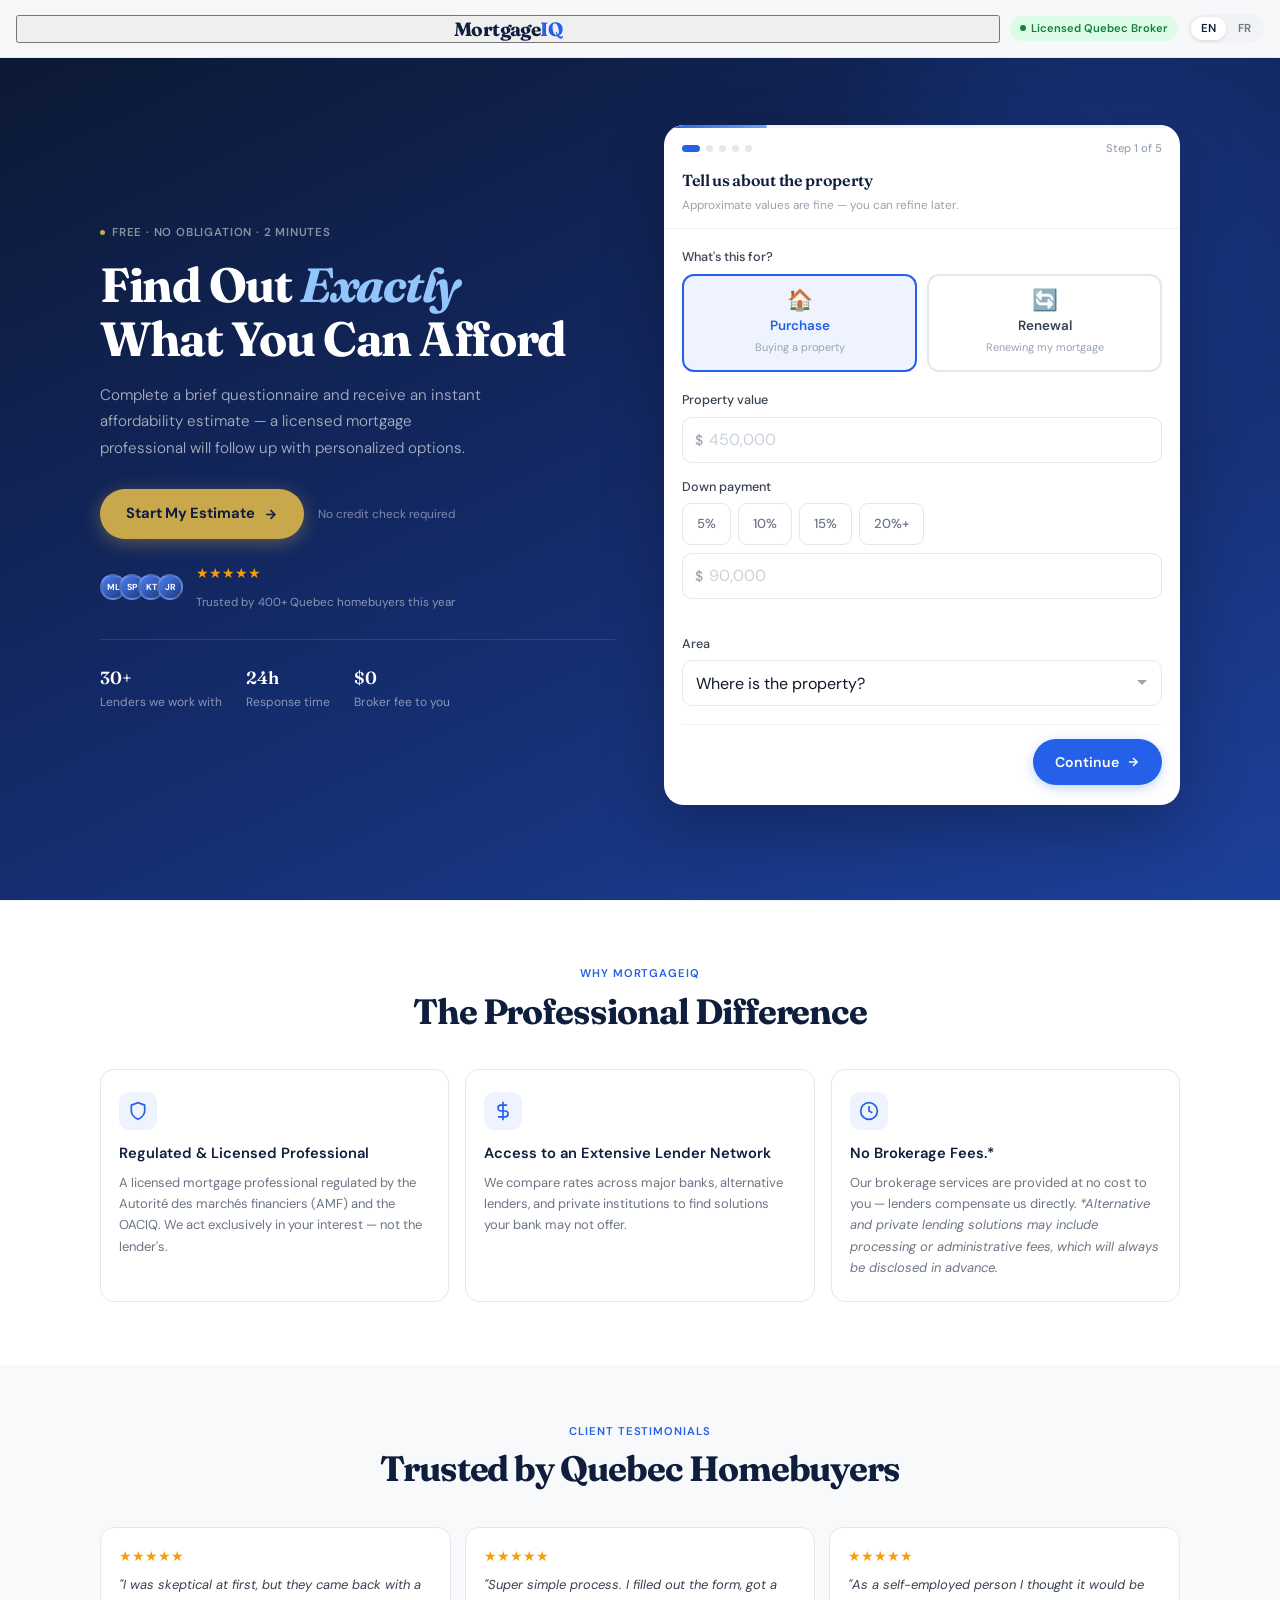
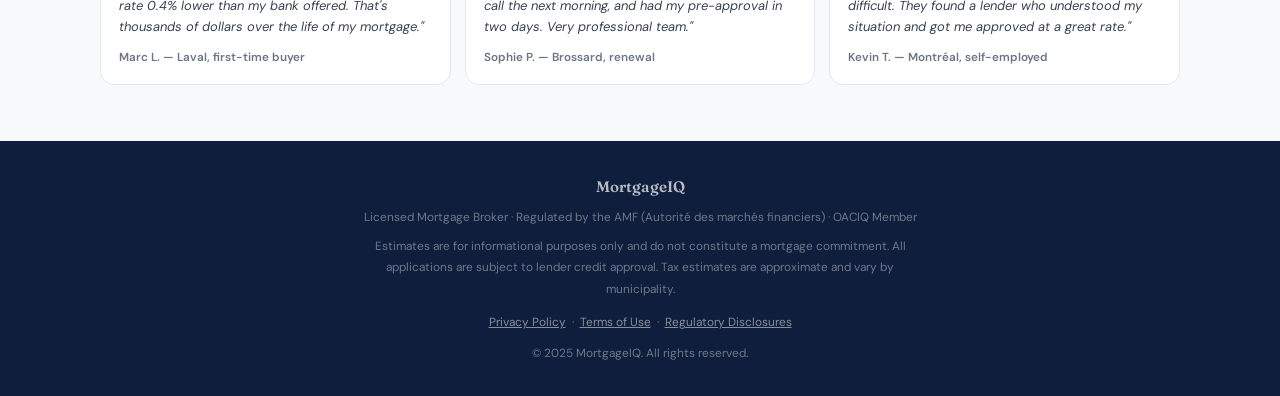
==== commit f5ac8ef0: "index.html" ====
--- a/index.html
+++ b/index.html
@@ -1,27 +1,33 @@
 <!DOCTYPE html>
 <html lang="en" id="htmlRoot">
 <head>
-<meta charset="UTF-8">
-<meta name="viewport" content="width=device-width, initial-scale=1.0">
-<title>MortgageIQ — Free Quebec Mortgage Calculator</title>
-<link rel="preconnect" href="https://fonts.googleapis.com">
-<link href="https://fonts.googleapis.com/css2?family=Fraunces:ital,opsz,wght@0,9..144,600;0,9..144,700;1,9..144,300&family=DM+Sans:opsz,wght@9..40,300;9..40,400;9..40,500;9..40,600&display=swap" rel="stylesheet">
-<link rel="stylesheet" href="style.css">
+  <meta charset="UTF-8">
+  <meta name="viewport" content="width=device-width, initial-scale=1.0">
+  <title>MortgageIQ — Free Quebec Mortgage Calculator</title>
+  <link rel="preconnect" href="https://fonts.googleapis.com">
+  <link href="https://fonts.googleapis.com/css2?family=Fraunces:ital,opsz,wght@0,9..144,600;0,9..144,700;1,9..144,300&family=DM+Sans:opsz,wght@9..40,300;9..40,400;9..40,500;9..40,600&display=swap" rel="stylesheet">
+  <link rel="stylesheet" href="style.css">
 </head>
 <body>
 
+<!-- ══ NAV ══════════════════════════════════════════════════ -->
 <nav>
-  <button class="nav-logo" onclick="restartEstimate()" title="Start over" aria-label="MortgageIQ — restart estimate">Mortgage<span>IQ</span></button>
+  <button class="nav-logo" onclick="restartEstimate()" title="Restart estimate" aria-label="MortgageIQ — restart estimate">
+    Mortgage<span>IQ</span>
+  </button>
   <div class="nav-pill" id="navPill"></div>
   <div class="lang-sw">
     <button class="lang-btn active" id="btnEN" onclick="setLang('en')">EN</button>
-    <button class="lang-btn" id="btnFR" onclick="setLang('fr')">FR</button>
+    <button class="lang-btn"        id="btnFR" onclick="setLang('fr')">FR</button>
   </div>
 </nav>
 
+<!-- ══ HERO ═════════════════════════════════════════════════ -->
 <section class="hero" id="home">
   <div class="hero-glow"></div>
   <div class="hero-inner">
+
+    <!-- Left: copy -->
     <div>
       <div class="eyebrow"><span class="eyebrow-dot"></span><span id="hEyebrow"></span></div>
       <h1 id="hH1"></h1>
@@ -29,13 +35,21 @@
       <div class="hero-cta-row">
         <a href="#calc" class="btn-hero" onclick="scrollCalc(event)">
           <span id="hCta"></span>
-          <svg width="15" height="15" viewBox="0 0 24 24" fill="none" stroke="currentColor" stroke-width="2.5"><line x1="5" y1="12" x2="19" y2="12"/><polyline points="12 5 19 12 12 19"/></svg>
+          <svg width="15" height="15" viewBox="0 0 24 24" fill="none" stroke="currentColor" stroke-width="2.5">
+            <line x1="5" y1="12" x2="19" y2="12"/><polyline points="12 5 19 12 12 19"/>
+          </svg>
         </a>
         <span class="hero-reassure" id="hNoCredit"></span>
       </div>
       <div class="hero-reviews">
-        <div class="rev-avatars"><div class="rev-av">ML</div><div class="rev-av">SP</div><div class="rev-av">KT</div><div class="rev-av">JR</div></div>
-        <div class="rev-txt"><span class="rev-stars">★★★★★</span><span id="hRevCount"></span></div>
+        <div class="rev-avatars">
+          <div class="rev-av">ML</div><div class="rev-av">SP</div>
+          <div class="rev-av">KT</div><div class="rev-av">JR</div>
+        </div>
+        <div class="rev-txt">
+          <span class="rev-stars">★★★★★</span>
+          <span id="hRevCount"></span>
+        </div>
       </div>
       <div class="hero-stats">
         <div class="hero-stat"><strong>30+</strong><span id="hStat1"></span></div>
@@ -44,21 +58,34 @@
       </div>
     </div>
 
+    <!-- Right: calculator card -->
     <div id="calc">
       <div class="calc-card">
+
+        <!-- Progress bar -->
         <div class="c-prog"><div class="c-prog-fill" id="progFill" style="width:20%"></div></div>
+
+        <!-- Step dots + counter -->
         <div class="c-ind">
           <div class="c-dots">
-            <div class="c-dot active" id="d1"></div><div class="c-dot" id="d2"></div>
-            <div class="c-dot" id="d3"></div><div class="c-dot" id="d4"></div><div class="c-dot" id="d5"></div>
+            <div class="c-dot active" id="d1"></div>
+            <div class="c-dot" id="d2"></div>
+            <div class="c-dot" id="d3"></div>
+            <div class="c-dot" id="d4"></div>
+            <div class="c-dot" id="d5"></div>
           </div>
           <div class="c-counter" id="stepCtr"></div>
         </div>
 
-        <!-- STEP 1 -->
+        <!-- ── STEP 1: Property ─────────────────────────── -->
         <div class="sp on" id="step1">
-          <div class="c-title-row"><div class="c-title" id="s1t"></div><div class="c-hint" id="s1h"></div></div>
+          <div class="c-title-row">
+            <div class="c-title" id="s1t"></div>
+            <div class="c-hint"  id="s1h"></div>
+          </div>
           <div class="c-body">
+
+            <!-- Purpose toggle -->
             <div class="fg">
               <label class="fl" id="purLbl"></label>
               <div class="pur-g">
@@ -74,180 +101,288 @@
                 </div>
               </div>
             </div>
+
+            <!-- Property value -->
             <div class="fg">
               <label class="fl" id="lPropPrice"></label>
-              <div class="pfx"><span class="pfx-lbl">$</span><input type="text" class="fi" id="propPrice" oninput="fmtC(this);updDown()" inputmode="numeric" placeholder="450,000"></div>
+              <div class="pfx">
+                <span class="pfx-lbl">$</span>
+                <input type="text" class="fi" id="propPrice"
+                  oninput="fmtC(this);updDown()" inputmode="numeric" placeholder="450,000">
+              </div>
               <div class="err" id="ePropPrice"></div>
             </div>
+
+            <!-- Purchase: down payment -->
             <div class="fg" id="downGrp">
               <label class="fl" id="lDown"></label>
               <div class="cg" id="downPctG" style="margin-bottom:8px">
-                <div class="ch" onclick="applyPct(5)" data-p="5">5%</div>
+                <div class="ch" onclick="applyPct(5)"  data-p="5">5%</div>
                 <div class="ch" onclick="applyPct(10)" data-p="10">10%</div>
                 <div class="ch" onclick="applyPct(15)" data-p="15">15%</div>
                 <div class="ch" onclick="applyPct(20)" data-p="20">20%+</div>
               </div>
-              <div class="pfx"><span class="pfx-lbl">$</span><input type="text" class="fi" id="downPay" oninput="fmtC(this);updDown();clearPctCh()" inputmode="numeric" placeholder="90,000"></div>
+              <div class="pfx">
+                <span class="pfx-lbl">$</span>
+                <input type="text" class="fi" id="downPay"
+                  oninput="fmtC(this);updDown();clearPctCh()" inputmode="numeric" placeholder="90,000">
+              </div>
               <div class="down-hint" id="downHint"></div>
               <div class="err" id="eDown"></div>
             </div>
+
+            <!-- Renewal: remaining balance -->
             <div class="fg renew-f" id="balGrp">
               <label class="fl" id="lBal"></label>
-              <div class="pfx"><span class="pfx-lbl">$</span><input type="text" class="fi" id="remainBal" oninput="fmtC(this)" inputmode="numeric" placeholder="280,000"></div>
+              <div class="pfx">
+                <span class="pfx-lbl">$</span>
+                <input type="text" class="fi" id="remainBal"
+                  oninput="fmtC(this)" inputmode="numeric" placeholder="280,000">
+              </div>
               <div class="err" id="eBal"></div>
             </div>
+
+            <!-- Renewal: amortization period -->
             <div class="fg renew-f" id="renewAmortGrp">
               <label class="fl" id="lRenewAmort"></label>
               <select class="fi fsel" id="renewAmort">
-                <option value="5">5 years</option>
-                <option value="10">10 years</option>
-                <option value="15">15 years</option>
-                <option value="20">20 years</option>
-                <option value="25" selected>25 years</option>
-                <option value="30">30 years</option>
+                <option value="5">5 ans / years</option>
+                <option value="10">10 ans / years</option>
+                <option value="15">15 ans / years</option>
+                <option value="20">20 ans / years</option>
+                <option value="25" selected>25 ans / years</option>
+                <option value="30">30 ans / years</option>
               </select>
             </div>
+
+            <!-- Renewal: current lender -->
             <div class="fg renew-f" id="lenderGrp">
               <label class="fl" id="lLender"></label>
               <select class="fi fsel" id="curLender">
                 <option value="" id="lenderPh"></option>
-                <option value="bmo">BMO</option><option value="rbc">RBC</option>
-                <option value="td">TD Bank</option><option value="scotiabank">Scotiabank</option>
-                <option value="cibc">CIBC</option><option value="desjardins">Desjardins</option>
-                <option value="national">Banque Nationale</option><option value="other" id="lenderOtherOpt"></option>
+                <option value="bmo">BMO</option>
+                <option value="rbc">RBC</option>
+                <option value="td">TD Bank</option>
+                <option value="scotiabank">Scotiabank</option>
+                <option value="cibc">CIBC</option>
+                <option value="desjardins">Desjardins</option>
+                <option value="national">Banque Nationale</option>
+                <option value="other" id="lenderOtherOpt"></option>
               </select>
             </div>
+
+            <!-- Location -->
             <div class="fg">
               <label class="fl" id="lLocation"></label>
               <select class="fi fsel" id="location">
                 <option value="" id="locPh"></option>
-                <option value="montreal">Montréal</option><option value="laval">Laval</option>
-                <option value="longueuil">Longueuil</option><option value="brossard">Brossard</option>
-                <option value="west-island">West Island</option><option value="south-shore">South Shore</option>
+                <option value="montreal">Montréal</option>
+                <option value="laval">Laval</option>
+                <option value="longueuil">Longueuil</option>
+                <option value="brossard">Brossard</option>
+                <option value="west-island">West Island</option>
+                <option value="south-shore">South Shore</option>
                 <option value="other" id="locOtherOpt"></option>
               </select>
               <div class="err" id="eLoc"></div>
             </div>
-            <div class="snav"><div></div>
-              <button class="btn-next" onclick="goTo(2)"><span id="btnCont1"></span> <svg width="14" height="14" viewBox="0 0 24 24" fill="none" stroke="currentColor" stroke-width="2.5"><line x1="5" y1="12" x2="19" y2="12"/><polyline points="12 5 19 12 12 19"/></svg></button>
+
+            <div class="snav">
+              <div></div>
+              <button class="btn-next" onclick="goTo(2)">
+                <span id="btnCont1"></span>
+                <svg width="14" height="14" viewBox="0 0 24 24" fill="none" stroke="currentColor" stroke-width="2.5">
+                  <line x1="5" y1="12" x2="19" y2="12"/><polyline points="12 5 19 12 12 19"/>
+                </svg>
+              </button>
             </div>
           </div>
-        </div>
-
-        <!-- STEP 2 -->
+        </div><!-- /step1 -->
+
+        <!-- ── STEP 2: Mortgage terms ───────────────────── -->
         <div class="sp" id="step2">
-          <div class="c-title-row"><div class="c-title" id="s2t"></div><div class="c-hint" id="s2h"></div></div>
+          <div class="c-title-row">
+            <div class="c-title" id="s2t"></div>
+            <div class="c-hint"  id="s2h"></div>
+          </div>
           <div class="c-body">
+
+            <!-- Rate (locked) -->
             <div class="fg">
               <label class="fl" id="lRate"></label>
               <div class="rate-pill">
-                <div style="display:flex;align-items:baseline;gap:6px"><div class="rate-val">5.25%</div><div class="rate-lbl" id="rateDesc"></div></div>
-                <div class="rate-lock"><svg width="11" height="11" viewBox="0 0 24 24" fill="none" stroke="currentColor" stroke-width="2"><rect x="3" y="11" width="18" height="11" rx="2"/><path d="M7 11V7a5 5 0 0 1 10 0v4"/></svg><span id="rateLock"></span></div>
-              </div>
-            </div>
+                <div style="display:flex;align-items:baseline;gap:6px">
+                  <div class="rate-val">5.25%</div>
+                  <div class="rate-lbl" id="rateDesc"></div>
+                </div>
+                <div class="rate-lock">
+                  <svg width="11" height="11" viewBox="0 0 24 24" fill="none" stroke="currentColor" stroke-width="2">
+                    <rect x="3" y="11" width="18" height="11" rx="2"/>
+                    <path d="M7 11V7a5 5 0 0 1 10 0v4"/>
+                  </svg>
+                  <span id="rateLock"></span>
+                </div>
+              </div>
+            </div>
+
+            <!-- Amortization -->
             <div class="fg">
               <label class="fl" id="lAmort"></label>
               <div class="cg" id="amortG">
                 <div class="ch ch-h sel" onclick="pick('amortG',this,'25')" id="am25"></div>
-                <div class="ch ch-h" onclick="pick('amortG',this,'30')" id="am30"></div>
-              </div>
-            </div>
+                <div class="ch ch-h"     onclick="pick('amortG',this,'30')" id="am30"></div>
+              </div>
+            </div>
+
+            <!-- Payment frequency -->
             <div class="fg">
               <label class="fl" id="lFreq"></label>
               <div class="cg" id="freqG">
-                <div class="ch ch-h sel" onclick="pick('freqG',this,'monthly')" id="fqMo"></div>
-                <div class="ch ch-h" onclick="pick('freqG',this,'biweekly')" id="fqBi"></div>
-                <div class="ch ch-f" onclick="pick('freqG',this,'accel')" id="fqAc"></div>
-              </div>
-            </div>
+                <div class="ch ch-h sel" onclick="pick('freqG',this,'monthly')"  id="fqMo"></div>
+                <div class="ch ch-h"     onclick="pick('freqG',this,'biweekly')" id="fqBi"></div>
+                <div class="ch ch-f"     onclick="pick('freqG',this,'accel')"    id="fqAc"></div>
+              </div>
+            </div>
+
             <div class="snav">
-              <button class="btn-back" onclick="goTo(1)">← <span id="btnBack2"></span></button>
-              <button class="btn-next" onclick="goTo(3)"><span id="btnCont2"></span> <svg width="14" height="14" viewBox="0 0 24 24" fill="none" stroke="currentColor" stroke-width="2.5"><line x1="5" y1="12" x2="19" y2="12"/><polyline points="12 5 19 12 12 19"/></svg></button>
+              <button class="btn-back" onclick="goTo(1)">
+                ← <span id="btnBack2"></span>
+              </button>
+              <button class="btn-next" onclick="goTo(3)">
+                <span id="btnCont2"></span>
+                <svg width="14" height="14" viewBox="0 0 24 24" fill="none" stroke="currentColor" stroke-width="2.5">
+                  <line x1="5" y1="12" x2="19" y2="12"/><polyline points="12 5 19 12 12 19"/>
+                </svg>
+              </button>
             </div>
           </div>
-        </div>
-
-        <!-- STEP 3 -->
+        </div><!-- /step2 -->
+
+        <!-- ── STEP 3: Income & debts ───────────────────── -->
         <div class="sp" id="step3">
-          <div class="c-title-row"><div class="c-title" id="s3t"></div><div class="c-hint" id="s3h"></div></div>
+          <div class="c-title-row">
+            <div class="c-title" id="s3t"></div>
+            <div class="c-hint"  id="s3h"></div>
+          </div>
           <div class="c-body">
+
+            <!-- Employment type -->
             <div class="fg">
               <label class="fl" id="lEmp"></label>
               <div class="cg" id="empG">
                 <div class="ch ch-h sel" onclick="pick('empG',this,'employed')" id="empE"></div>
-                <div class="ch ch-h" onclick="pick('empG',this,'self')" id="empS"></div>
-                <div class="ch ch-h" onclick="pick('empG',this,'contract')" id="empC"></div>
-                <div class="ch ch-h" onclick="pick('empG',this,'other')" id="empO"></div>
-              </div>
-            </div>
+                <div class="ch ch-h"     onclick="pick('empG',this,'self')"     id="empS"></div>
+                <div class="ch ch-h"     onclick="pick('empG',this,'contract')" id="empC"></div>
+                <div class="ch ch-h"     onclick="pick('empG',this,'other')"    id="empO"></div>
+              </div>
+            </div>
+
+            <!-- Household income -->
             <div class="fg">
               <label class="fl" id="lIncome"></label>
               <select class="fi fsel" id="incomeBracket">
                 <option value="" id="incPh"></option>
-                <option value="under50" id="incU50"></option>
-                <option value="50to75" id="inc50_75"></option>
-                <option value="75to100" id="inc75_100"></option>
-                <option value="100to125" id="inc100_125"></option>
-                <option value="125to150" id="inc125_150"></option>
-                <option value="150to175" id="inc150_175"></option>
-                <option value="175to200" id="inc175_200"></option>
-                <option value="200plus" id="inc200plus"></option>
+                <option value="under50"   id="incU50"></option>
+                <option value="50to75"    id="inc50_75"></option>
+                <option value="75to100"   id="inc75_100"></option>
+                <option value="100to125"  id="inc100_125"></option>
+                <option value="125to150"  id="inc125_150"></option>
+                <option value="150to175"  id="inc150_175"></option>
+                <option value="175to200"  id="inc175_200"></option>
+                <option value="200plus"   id="inc200plus"></option>
               </select>
               <div class="err" id="eIncome"></div>
             </div>
+
+            <!-- Monthly debts (2-col) -->
             <div class="g2">
               <div class="fg">
                 <label class="fl"><span id="lCar"></span> <span class="opt" id="lOpt1"></span></label>
-                <div class="pfx"><span class="pfx-lbl">$</span><input type="text" class="fi" id="carPay" placeholder="0" oninput="fmtC(this)" inputmode="numeric"></div>
+                <div class="pfx">
+                  <span class="pfx-lbl">$</span>
+                  <input type="text" class="fi" id="carPay"
+                    placeholder="0" oninput="fmtC(this)" inputmode="numeric">
+                </div>
               </div>
               <div class="fg">
                 <label class="fl"><span id="lDebts"></span> <span class="opt" id="lOpt2"></span></label>
-                <div class="pfx"><span class="pfx-lbl">$</span><input type="text" class="fi" id="otherDebts" placeholder="0" oninput="fmtC(this)" inputmode="numeric"></div>
-              </div>
-            </div>
+                <div class="pfx">
+                  <span class="pfx-lbl">$</span>
+                  <input type="text" class="fi" id="otherDebts"
+                    placeholder="0" oninput="fmtC(this)" inputmode="numeric">
+                </div>
+              </div>
+            </div>
+
+            <!-- Credit score (optional) -->
             <div class="fg">
               <label class="fl"><span id="lCredit"></span> <span class="opt" id="lOpt3"></span></label>
               <div class="cg" id="creditG">
-                <div class="ch ch-h" onclick="pick('creditG',this,'720+')" id="cr720"></div>
+                <div class="ch ch-h" onclick="pick('creditG',this,'720+')"    id="cr720"></div>
                 <div class="ch ch-h" onclick="pick('creditG',this,'680-719')" id="cr680"></div>
                 <div class="ch ch-h" onclick="pick('creditG',this,'600-679')" id="cr600"></div>
                 <div class="ch ch-h" onclick="pick('creditG',this,'under600')" id="crU600"></div>
               </div>
             </div>
+
             <div class="snav">
               <button class="btn-back" onclick="goTo(2)">← <span id="btnBack3"></span></button>
-              <button class="btn-next" onclick="goTo(4)"><span id="btnGetRes"></span> <svg width="14" height="14" viewBox="0 0 24 24" fill="none" stroke="currentColor" stroke-width="2.5"><line x1="5" y1="12" x2="19" y2="12"/><polyline points="12 5 19 12 12 19"/></svg></button>
+              <button class="btn-next" onclick="goTo(4)">
+                <span id="btnGetRes"></span>
+                <svg width="14" height="14" viewBox="0 0 24 24" fill="none" stroke="currentColor" stroke-width="2.5">
+                  <line x1="5" y1="12" x2="19" y2="12"/><polyline points="12 5 19 12 12 19"/>
+                </svg>
+              </button>
             </div>
           </div>
-        </div>
-
-        <!-- STEP 4: CONTACT -->
+        </div><!-- /step3 -->
+
+        <!-- ── STEP 4: Contact ─────────────────────────── -->
         <div class="sp" id="step4">
           <div class="con-hdr"><h4 id="conTitle"></h4><p id="conSub"></p></div>
           <div class="c-body">
+
+            <!-- Social proof -->
             <div class="sp-strip">
-              <div class="sp-avs"><div class="sp-av">ML</div><div class="sp-av">SP</div><div class="sp-av">KT</div></div>
-              <div class="sp-txt"><strong id="spStrong"></strong><span id="spSub"></span></div>
-            </div>
+              <div class="sp-avs">
+                <div class="sp-av">ML</div>
+                <div class="sp-av">SP</div>
+                <div class="sp-av">KT</div>
+              </div>
+              <div class="sp-txt">
+                <strong id="spStrong"></strong>
+                <span id="spSub"></span>
+              </div>
+            </div>
+
+            <!-- Name -->
             <div class="fg">
               <label class="fl" id="lName"></label>
-              <input type="text" class="fi" id="fullName" autocomplete="name" placeholder="Jean Tremblay">
+              <input type="text" class="fi" id="fullName"
+                autocomplete="name" placeholder="Jean Tremblay">
               <div class="err" id="eName"></div>
             </div>
+
+            <!-- Email -->
             <div class="fg">
               <label class="fl" id="lEmail"></label>
-              <input type="email" class="fi" id="emailAddr" autocomplete="email" inputmode="email" placeholder="vous@exemple.com">
+              <input type="email" class="fi" id="emailAddr"
+                autocomplete="email" inputmode="email" placeholder="vous@exemple.com">
               <div class="err" id="eEmail"></div>
             </div>
+
+            <!-- Timeline -->
             <div class="fg">
               <label class="fl" id="lTimeline"></label>
               <div class="cg" id="tlG">
                 <div class="ch ch-h sel" onclick="pick('tlG',this,'asap')" id="tlASAP"></div>
-                <div class="ch ch-h" onclick="pick('tlG',this,'0-3m')" id="tl3m"></div>
-                <div class="ch ch-h" onclick="pick('tlG',this,'3-6m')" id="tl6m"></div>
-                <div class="ch ch-h" onclick="pick('tlG',this,'6m+')" id="tl6plus"></div>
-              </div>
-            </div>
+                <div class="ch ch-h"     onclick="pick('tlG',this,'0-3m')" id="tl3m"></div>
+                <div class="ch ch-h"     onclick="pick('tlG',this,'3-6m')" id="tl6m"></div>
+                <div class="ch ch-h"     onclick="pick('tlG',this,'6m+')"  id="tl6plus"></div>
+              </div>
+            </div>
+
+            <!-- Phone -->
             <div class="fg">
               <label class="fl">
                 <span id="lPhone"></span>
@@ -255,72 +390,128 @@
               </label>
               <div class="ph-row">
                 <span class="ph-cc">🇨🇦 +1</span>
-                <input type="tel" class="fi" id="phoneNum" oninput="fmtPhone(this)" autocomplete="tel" inputmode="tel" placeholder="(514) 000-0000">
+                <input type="tel" class="fi" id="phoneNum"
+                  oninput="fmtPhone(this)" autocomplete="tel"
+                  inputmode="tel" placeholder="(514) 000-0000">
               </div>
               <div class="ph-tip" id="phTip"></div>
               <div class="err" id="ePhone"></div>
             </div>
+
+            <!-- Consent -->
             <label class="consent-lbl" id="consentLbl" onclick="toggleConsent()">
               <div class="consent-box" id="consentBox">
-                <svg width="10" height="10" viewBox="0 0 24 24" fill="none" stroke="white" stroke-width="3.5"><polyline points="20 6 9 17 4 12"/></svg>
+                <svg width="10" height="10" viewBox="0 0 24 24" fill="none" stroke="white" stroke-width="3.5">
+                  <polyline points="20 6 9 17 4 12"/>
+                </svg>
               </div>
               <div class="consent-txt" id="consentTxt"></div>
             </label>
             <div class="err" id="eConsent" style="margin-bottom:10px"></div>
+
+            <!-- Submit -->
             <button class="btn-sub" id="submitBtn" onclick="submitForm()">
-              <svg width="15" height="15" viewBox="0 0 24 24" fill="none" stroke="currentColor" stroke-width="2.5"><path d="M12 22s8-4 8-10V5l-8-3-8 3v7c0 6 8 10 8 10z"/></svg>
+              <svg width="15" height="15" viewBox="0 0 24 24" fill="none" stroke="currentColor" stroke-width="2.5">
+                <path d="M12 22s8-4 8-10V5l-8-3-8 3v7c0 6 8 10 8 10z"/>
+              </svg>
               <span id="submitTxt"></span>
             </button>
+
+            <!-- Trust row -->
             <div class="trust-row">
-              <div class="ti"><svg width="11" height="11" viewBox="0 0 24 24" fill="none" stroke="currentColor" stroke-width="2.5"><rect x="3" y="11" width="18" height="11" rx="2"/><path d="M7 11V7a5 5 0 0 1 10 0v4"/></svg><span id="tr1"></span></div>
-              <div class="ti"><svg width="11" height="11" viewBox="0 0 24 24" fill="none" stroke="currentColor" stroke-width="2.5"><polyline points="9 11 12 14 22 4"/><path d="M21 12v7a2 2 0 0 1-2 2H5a2 2 0 0 1-2-2V5a2 2 0 0 1 2-2h11"/></svg><span id="tr2"></span></div>
-              <div class="ti"><svg width="11" height="11" viewBox="0 0 24 24" fill="none" stroke="currentColor" stroke-width="2.5"><circle cx="12" cy="12" r="10"/><polyline points="12 6 12 12 16 14"/></svg><span id="tr3"></span></div>
-            </div>
+              <div class="ti">
+                <svg width="11" height="11" viewBox="0 0 24 24" fill="none" stroke="currentColor" stroke-width="2.5">
+                  <rect x="3" y="11" width="18" height="11" rx="2"/><path d="M7 11V7a5 5 0 0 1 10 0v4"/>
+                </svg>
+                <span id="tr1"></span>
+              </div>
+              <div class="ti">
+                <svg width="11" height="11" viewBox="0 0 24 24" fill="none" stroke="currentColor" stroke-width="2.5">
+                  <polyline points="9 11 12 14 22 4"/>
+                  <path d="M21 12v7a2 2 0 0 1-2 2H5a2 2 0 0 1-2-2V5a2 2 0 0 1 2-2h11"/>
+                </svg>
+                <span id="tr2"></span>
+              </div>
+              <div class="ti">
+                <svg width="11" height="11" viewBox="0 0 24 24" fill="none" stroke="currentColor" stroke-width="2.5">
+                  <circle cx="12" cy="12" r="10"/><polyline points="12 6 12 12 16 14"/>
+                </svg>
+                <span id="tr3"></span>
+              </div>
+            </div>
+
             <div style="text-align:center;margin-top:10px">
               <button class="btn-back" onclick="goTo(3)">← <span id="btnBack4"></span></button>
             </div>
           </div>
-        </div>
-
-        <!-- STEP 5: RESULTS -->
+        </div><!-- /step4 -->
+
+        <!-- ── STEP 5: Results ─────────────────────────── -->
         <div class="sp" id="step5">
           <!-- Qualification banner -->
           <div class="res-hero" id="resHero"></div>
-          <!-- 4 key numbers -->
+          <!-- 4 key numbers (count-up) -->
           <div class="res-nums" id="resNums"></div>
           <!-- GDS / TDS ratio bars -->
           <div class="res-ratios" id="resRatios"></div>
-          <!-- Teaser copy -->
+          <!-- Qualification teaser copy -->
           <div class="res-cta">
             <div class="res-teaser" id="resTeaser"></div>
           </div>
-          <!-- Broker CTA -->
+          <!-- Broker CTA with virtual card -->
           <div id="resBrokerCta"></div>
           <!-- Redo estimate -->
-          <div class="redo-row">
-            <button class="redo-btn" onclick="restartEstimate()" id="redoBtn"></button>
+          <div class="res-redo">
+            <button onclick="restartEstimate()" id="redoBtn">
+              <svg width="12" height="12" viewBox="0 0 24 24" fill="none" stroke="currentColor" stroke-width="2.5" stroke-linecap="round" stroke-linejoin="round">
+                <polyline points="1 4 1 10 7 10"/><path d="M3.51 15a9 9 0 1 0 .49-4.5"/>
+              </svg>
+              <span id="redoBtnTxt"></span>
+            </button>
           </div>
-        </div>
+        </div><!-- /step5 -->
 
       </div><!-- /calc-card -->
-    </div>
-  </div>
+    </div><!-- /calc -->
+  </div><!-- /hero-inner -->
 </section>
 
-<!-- FEATURES -->
+<!-- ══ FEATURES ══════════════════════════════════════════════ -->
 <section class="sec-feat">
   <div class="sec-in">
     <div class="sec-ey" id="featEy"></div>
     <h2 class="sec-ttl" id="featTtl"></h2>
     <div class="feat-g">
-      <div class="feat-c"><div class="feat-ic"><svg width="20" height="20" viewBox="0 0 24 24" fill="none" stroke="var(--blue)" stroke-width="2"><path d="M12 22s8-4 8-10V5l-8-3-8 3v7c0 6 8 10 8 10z"/></svg></div><h4 id="f1t"></h4><p id="f1b"></p></div>
-      <div class="feat-c"><div class="feat-ic"><svg width="20" height="20" viewBox="0 0 24 24" fill="none" stroke="var(--blue)" stroke-width="2"><line x1="12" y1="1" x2="12" y2="23"/><path d="M17 5H9.5a3.5 3.5 0 0 0 0 7h5a3.5 3.5 0 0 1 0 7H6"/></svg></div><h4 id="f2t"></h4><p id="f2b"></p></div>
-      <div class="feat-c"><div class="feat-ic"><svg width="20" height="20" viewBox="0 0 24 24" fill="none" stroke="var(--blue)" stroke-width="2"><circle cx="12" cy="12" r="10"/><polyline points="12 6 12 12 16 14"/></svg></div><h4 id="f3t"></h4><p id="f3b"></p></div>
+      <div class="feat-c">
+        <div class="feat-ic">
+          <svg width="20" height="20" viewBox="0 0 24 24" fill="none" stroke="var(--blue)" stroke-width="2">
+            <path d="M12 22s8-4 8-10V5l-8-3-8 3v7c0 6 8 10 8 10z"/>
+          </svg>
+        </div>
+        <h4 id="f1t"></h4><p id="f1b"></p>
+      </div>
+      <div class="feat-c">
+        <div class="feat-ic">
+          <svg width="20" height="20" viewBox="0 0 24 24" fill="none" stroke="var(--blue)" stroke-width="2">
+            <line x1="12" y1="1" x2="12" y2="23"/>
+            <path d="M17 5H9.5a3.5 3.5 0 0 0 0 7h5a3.5 3.5 0 0 1 0 7H6"/>
+          </svg>
+        </div>
+        <h4 id="f2t"></h4><p id="f2b"></p>
+      </div>
+      <div class="feat-c">
+        <div class="feat-ic">
+          <svg width="20" height="20" viewBox="0 0 24 24" fill="none" stroke="var(--blue)" stroke-width="2">
+            <circle cx="12" cy="12" r="10"/><polyline points="12 6 12 12 16 14"/>
+          </svg>
+        </div>
+        <h4 id="f3t"></h4><p id="f3b"></p>
+      </div>
     </div>
   </div>
 </section>
 
-<!-- REVIEWS -->
+<!-- ══ REVIEWS ═══════════════════════════════════════════════ -->
 <section class="sec-rev">
   <div class="sec-in">
     <div class="sec-ey" id="revEy"></div>
@@ -333,1127 +524,61 @@
   </div>
 </section>
 
+<!-- ══ FOOTER ════════════════════════════════════════════════ -->
 <footer>
   <strong>MortgageIQ</strong>
   <p id="ftLicense"></p>
   <p style="margin-top:8px;max-width:560px;margin-left:auto;margin-right:auto" id="ftDisc"></p>
-  <p style="margin-top:12px"><a href="#" onclick="openPrivacy(event)" id="ftPriv"></a> &nbsp;·&nbsp; <a href="#" id="ftTerms"></a> &nbsp;·&nbsp; <a href="#" id="ftOACIQ"></a></p>
+  <p style="margin-top:12px">
+    <a href="#" onclick="openPrivacy(event)" id="ftPriv"></a> &nbsp;·&nbsp;
+    <a href="#" id="ftTerms"></a> &nbsp;·&nbsp;
+    <a href="#" id="ftOACIQ"></a>
+  </p>
   <p style="margin-top:10px" id="ftCopy"></p>
 </footer>
 
-<!-- EXIT INTENT -->
+<!-- ══ EXIT INTENT OVERLAY ═══════════════════════════════════ -->
 <div class="ov" id="exitOv">
   <div class="ov-box">
     <div class="ov-emoji">⏳</div>
-    <h3 id="exitTitle"></h3><p id="exitBody"></p>
-    <button class="btn-ov-main" onclick="closeExit()" id="exitStay"></button>
+    <h3 id="exitTitle"></h3>
+    <p  id="exitBody"></p>
+    <button class="btn-ov-main"  onclick="closeExit()"   id="exitStay"></button>
     <button class="btn-ov-ghost" onclick="dismissExit()" id="exitLeave"></button>
   </div>
 </div>
 
-<!-- QUAL GATE -->
+<!-- ══ QUALIFICATION GATE ════════════════════════════════════ -->
 <div class="ov" id="gateOv">
   <div class="ov-box">
     <div class="ov-emoji">💡</div>
-    <h3 id="gateTitle"></h3><p id="gateBody"></p>
-    <button class="btn-ov-main" onclick="closeGate(true)" id="gateCont"></button>
-    <button class="btn-ov-sec" onclick="closeGate(false)" id="gateBack"></button>
+    <h3 id="gateTitle"></h3>
+    <p  id="gateBody"></p>
+    <button class="btn-ov-main" onclick="closeGate(true)"  id="gateCont"></button>
+    <button class="btn-ov-sec"  onclick="closeGate(false)" id="gateBack"></button>
   </div>
 </div>
 
-<!-- PRIVACY MODAL -->
+<!-- ══ PRIVACY MODAL ═════════════════════════════════════════ -->
 <div class="ov" id="privOv" onclick="if(event.target===this)closePrivacy()">
   <div class="priv-box">
-    <div class="priv-hdr"><h3 id="privTitle"></h3><button class="priv-close-x" onclick="closePrivacy()">✕</button></div>
+    <div class="priv-hdr">
+      <h3 id="privTitle"></h3>
+      <button class="priv-close-x" onclick="closePrivacy()">✕</button>
+    </div>
     <div class="priv-body" id="privBody"></div>
-    <button class="btn-sub" onclick="closePrivacy()" id="privClose" style="max-width:200px;margin:0 auto;padding:11px"></button>
+    <button class="btn-sub" onclick="closePrivacy()" id="privClose"
+      style="max-width:180px;margin:0 auto;padding:11px;font-size:0.88rem"></button>
   </div>
 </div>
 
-<script>
-// ═══════════════════════════════════════════════════════
-// TRANSLATIONS
-// ═══════════════════════════════════════════════════════
-const T = {
-en:{
-  navPill:'Licensed Quebec Broker',
-  eyebrow:'Free · No obligation · 2 minutes',
-  h1:'Find Out <em>Exactly</em><br>What You Can Afford',
-  sub:'Complete a brief questionnaire and receive an instant affordability estimate — a licensed mortgage professional will follow up with personalized options tailored to your profile.',
-  cta:'Start My Estimate',
-  noCredit:'No credit check required',
-  revCount:'Trusted by 400+ Quebec homebuyers this year',
-  stat1:'Lenders we work with',stat2:'Response time',stat3:'Broker fee to you',
-  s1t:'Tell us about the property',s1h:'Approximate values are fine — you can refine later.',
-  purLbl:"What's this for?",
-  purPurchLbl:'Purchase',purPurchSub:'Buying a property',
-  purRenLbl:'Renewal',purRenSub:'Renewing my mortgage',
-  lPropPrice:'Property value',lDown:'Down payment',
-  lBal:'Remaining Mortgage Balance',
-  lRenewAmort:'Remaining Amortization Period',lLender:'Current lender',
-  lenderPh:'Select your lender...',lenderOther:'Other',
-  lLoc:'Area',locPh:'Where is the property?',locOther:'Other Quebec area',
-  ePrice:'Please enter a valid amount (min $100,000).',
-  eDown:'Minimum down payment is 5% of the purchase price.',
-  eBal:'Please enter your remaining balance.',
-  eLoc:'Please select an area.',
-  cont:'Continue',back:'Back',
-  s2t:'Mortgage preferences',s2h:'These affect your monthly payment estimate.',
-  lRate:'Interest rate',rateDesc:'5-year fixed',rateLock:'Current best rate',
-  amort25:'25 years',amort30:'30 years',lAmort:'Amortization',
-  lFreq:'Payment frequency',freqMo:'Monthly',freqBi:'Biweekly',freqAc:'Accelerated Biweekly',
-  s3t:'Income & debts',s3h:'Used to calculate your qualification ratios — nothing else.',
-  lEmp:'Employment type',empE:'Employed',empS:'Self-employed',empC:'Contract',empO:'Other',
-  lIncome:'Household income',
-  incPh:'Select range...',incU50:'Under $50,000',
-  inc50_75:'$50,000 – $75,000',inc75_100:'$75,000 – $100,000',
-  inc100_125:'$100,000 – $125,000',inc125_150:'$125,000 – $150,000',
-  inc150_175:'$150,000 – $175,000',inc175_200:'$175,000 – $200,000',inc200plus:'$200,000+',
-  eIncome:'Please select your income range.',
-  lCar:'Car payment',lDebts:'Other debts',opt:'(optional)',
-  lCredit:'Credit score',cr720:'720+ Excellent',cr680:'680–719 Good',cr600:'600–679 Fair',crU600:'Under 600',
-  getRes:'Get My Results',
-  conTitle:'One final step — provide your contact details to receive your results',
-  conSub:'Your personalized affordability estimate is ready. A licensed mortgage professional will review your profile and follow up within 24 hours.',
-  spStrong:'Marc from Laval saved $14,200 in interest',spSub:'by switching lenders through a mortgage broker.',
-  lName:'Your name',lEmail:'Email',lPhone:'Phone number',
-  lTimeline:'When are you looking to proceed?',
-  tlASAP:'As soon as possible',tl3m:'Within 3 months',tl6m:'3–6 months',tl6plus:'6+ months',
-  whyBtn:'Why do we need this?',
-  phTip:'Your broker needs to call you personally to discuss your options. We never share your number with third parties.',
-  consentTxt:'I agree to be contacted by a licensed mortgage professional. My information will be used solely to provide mortgage advice.',
-  privacyLink:'Privacy Policy',
-  eConsent:'Please check the consent box to continue.',
-  ePhone:'Please enter a valid 10-digit phone number.',
-  eName:'Please enter your full name.',
-  eEmail:'Please enter a valid email address.',
-  submitBtn:'Show My Results',tr1:'Secure & encrypted',tr2:'No obligation',tr3:'Response in 24h',
-  backToRes:'Back',
-  redoBtn:'↺ Redo my estimate',
-  backToRes:'Back',
-  disc:'Free consultation · No obligation · Response within 24 hours',
-  qualGreenLbl:'Looking strong',qualGreenMsg:'Based on the information provided, you appear to be within qualification range.',
-  qualYellowLbl:'Close to the limit',qualYellowMsg:"You're near the qualification threshold. A broker may be able to structure your application to improve your odds.",
-  qualRedLbl:'Worth exploring options',qualRedMsg:'Your ratios are above standard guidelines, but there may still be lenders who can help — especially with a broker in your corner.',
-  tPurGreen:'<strong>Good news.</strong> Your profile looks solid. A licensed broker can help you secure a better rate than what\'s publicly listed — sometimes by as much as 0.4%.',
-  tPurYellow:'<strong>Don\'t give up.</strong> Standard online tools may show you don\'t qualify — but brokers have access to lenders with more flexible programs. It\'s worth a conversation.',
-  tPurRed:'<strong>There may still be options.</strong> Even with higher ratios, some lenders specialize in non-standard situations. A broker can assess whether alternative financing works for you.',
-  tRenGreen:'<strong>Good news.</strong> Your renewal profile looks solid. A broker can often beat your current lender\'s renewal offer — sometimes significantly.',
-  tRenYellow:'<strong>Worth reviewing.</strong> Even if your ratios are close to the limit, renewal situations have more flexibility. A broker can help.',
-  tRenRed:'<strong>Don\'t just accept your bank\'s offer.</strong> Brokers have access to lenders who evaluate renewals differently. Your situation may be better than you think.',
-  lblPay:'Est. payment',lblTax:'Est. monthly taxes',lblTotal:'Total monthly cost',lblMax:'Est. max purchase',lblBal:'Remaining balance',lblNewPay:'New est. payment',
-  gdsMax:'max 39%',tdsMax:'max 44%',
-  featEy:'Why MortgageIQ',featTtl:'The Professional Difference',
-  f1t:'Regulated & Licensed Professional',f1b:'A licensed mortgage professional regulated by the Autorité des marchés financiers (AMF) and the OACIQ. We act exclusively in your interest — not the lender\'s.',
-  f2t:'Access to an Extensive Lender Network',f2b:"We compare rates across major banks, alternative lenders, and private institutions to find solutions your bank may not offer.",
-  f3t:'No Brokerage Fees.*',f3b:'Our brokerage services are provided at no cost to you — lenders compensate us directly. You receive professional guidance and access to competitive rates. <em>*Note: Alternative and private lending solutions may include processing or administrative fees, which will always be disclosed in advance.</em>',
-  revEy:'Client Testimonials',revTtl:'Trusted by Quebec Homebuyers',
-  rv1b:'"I was skeptical at first, but they came back with a rate 0.4% lower than my bank offered. That\'s thousands of dollars over the life of my mortgage."',
-  rv1a:'Marc L. — Laval, first-time buyer',
-  rv2b:'"Super simple process. I filled out the form, got a call the next morning, and had my pre-approval in two days. Very professional team."',
-  rv2a:'Sophie P. — Brossard, renewal',
-  rv3b:'"As a self-employed person I thought it would be difficult. They found a lender who understood my situation and got me approved at a great rate."',
-  rv3a:'Kevin T. — Montréal, self-employed',
-  ftLicense:'Licensed Mortgage Broker · Regulated by the AMF (Autorité des marchés financiers) · OACIQ Member',
-  ftDisc:'Estimates are for informational purposes only and do not constitute a mortgage commitment. All applications are subject to lender credit approval. Tax estimates are approximate and vary by municipality.',
-  ftPriv:'Privacy Policy',ftTerms:'Terms of Use',ftOACIQ:'Regulatory Disclosures',ftCopy:'© 2025 MortgageIQ. All rights reserved.',
-  exitTitle:'Wait — your estimate is almost ready',
-  exitBody:"You're only a few seconds away from seeing what you qualify for. Don't lose your progress.",
-  exitStay:'Continue My Estimate',exitLeave:"No thanks, I'll leave",
-  gateTitle:'A quick note before you continue',
-  gateBody:'Based on the income and property value provided, your qualification ratios may exceed standard lending guidelines. A mortgage professional can still review your file and explore available solutions — including alternative programs.',
-  gateCont:'I understand — continue anyway',gateBack:'Go back and adjust',
-  privTitle:'Privacy Policy',privClose:'Close',
-  privBody:`<p><strong>Information collected</strong>We collect your name, email, phone number, and mortgage details for the sole purpose of connecting you with a licensed mortgage broker.</p><p><strong>How it's used</strong>Your information is used exclusively to provide you with personalized mortgage options. It will never be sold, rented, or shared with third parties outside of our licensed broker network.</p><p><strong>Who sees your data</strong>Only the licensed Quebec mortgage broker associated with this platform will have access to your submitted information.</p><p><strong>Your rights</strong>You may request to view, correct, or delete your information at any time by contacting us. You can also withdraw your consent at any time prior to being contacted.</p><p><strong>Compliance</strong>This platform operates in compliance with Quebec's Act Respecting the Protection of Personal Information in the Private Sector (Law 25) and applicable federal PIPEDA regulations.</p>`,
-  cmhcNote:'Canada Mortgage and Housing Corporation — insurance required when down payment is under 20%',
-},
-fr:{
-  navPill:'Courtier hypothécaire agréé',
-  eyebrow:'Gratuit · Sans engagement · 2 minutes',
-  h1:'Découvrez <em>Exactement</em><br>Ce Que Vous Pouvez Vous Permettre',
-  sub:'Répondez à quelques questions et obtenez une estimation instantanée de votre capacité hypothécaire — un courtier agréé vous contactera avec des options personnalisées.',
-  cta:'Commencer mon estimation',noCredit:'Aucune vérification de crédit requise',
-  revCount:'Fait confiance par 400+ acheteurs québécois cette année',
-  stat1:'Prêteurs partenaires',stat2:'Délai de réponse',stat3:'Frais de courtage',
-  s1t:'Parlez-nous de la propriété',s1h:'Des valeurs approximatives suffisent — vous pourrez préciser plus tard.',
-  purLbl:"Quel est l'objectif ?",
-  purPurchLbl:'Achat',purPurchSub:"J'achète une propriété",
-  purRenLbl:'Renouvellement',purRenSub:'Je renouvelle mon hypothèque',
-  lPropPrice:'Valeur de la propriété',lDown:'Mise de fonds',
-  lBal:'Solde hypothécaire restant',
-  lRenewAmort:'Période d\'amortissement restante',lLender:'Prêteur actuel',
-  lenderPh:'Sélectionnez votre prêteur...',lenderOther:'Autre',
-  lLoc:'Région',locPh:'Où se situe la propriété ?',locOther:'Autre région du Québec',
-  ePrice:'Veuillez entrer un montant valide (min 100 000 $).',
-  eDown:"La mise de fonds minimale est de 5 % du prix d'achat.",
-  eBal:'Veuillez entrer votre solde restant.',eLoc:'Veuillez sélectionner une région.',
-  cont:'Continuer',back:'Retour',
-  s2t:'Préférences hypothécaires',s2h:"Ces choix affectent l'estimation de votre paiement mensuel.",
-  lRate:"Taux d'intérêt",rateDesc:'Fixe 5 ans',rateLock:'Meilleur taux actuel',
-  amort25:'25 ans',amort30:'30 ans',lAmort:'Amortissement',
-  lFreq:'Fréquence de paiement',freqMo:'Mensuel',freqBi:'Aux deux semaines',freqAc:'Bihebdomadaire accéléré',
-  s3t:'Revenu et dettes',s3h:"Utilisé uniquement pour calculer vos ratios d'admissibilité.",
-  lEmp:"Type d'emploi",empE:'Salarié',empS:'Travailleur autonome',empC:'Contrat',empO:'Autre',
-  lIncome:'Revenu du ménage',
-  incPh:'Sélectionnez une tranche...',incU50:'Moins de 50 000 $',
-  inc50_75:'50 000 $ – 75 000 $',inc75_100:'75 000 $ – 100 000 $',
-  inc100_125:'100 000 $ – 125 000 $',inc125_150:'125 000 $ – 150 000 $',
-  inc150_175:'150 000 $ – 175 000 $',inc175_200:'175 000 $ – 200 000 $',inc200plus:'200 000 $+',
-  eIncome:'Veuillez sélectionner votre tranche de revenu.',
-  lCar:'Paiement auto',lDebts:'Autres dettes',opt:'(optionnel)',
-  lCredit:'Cote de crédit',cr720:'720+ Excellent',cr680:'680–719 Bon',cr600:'600–679 Passable',crU600:'Moins de 600',
-  getRes:'Voir mes résultats',
-  conTitle:'Dernière étape — fournissez vos coordonnées pour recevoir vos résultats',
-  conSub:'Votre estimation personnalisée est prête. Un courtier hypothécaire agréé examinera votre profil et vous contactera dans les 24 heures.',
-  spStrong:'Marc de Laval a économisé 14 200 $ en intérêts',spSub:'en changeant de prêteur grâce à un courtier hypothécaire.',
-  lName:'Votre nom',lEmail:'Courriel',lPhone:'Numéro de téléphone',
-  lTimeline:'Dans quel délai souhaitez-vous procéder ?',
-  tlASAP:'Dès que possible',tl3m:'Dans les 3 mois',tl6m:'3 à 6 mois',tl6plus:'6 mois et plus',
-  whyBtn:'Pourquoi avez-vous besoin de ça ?',
-  phTip:'Votre courtier doit vous appeler personnellement pour discuter de vos options. Nous ne partageons jamais votre numéro avec des tiers.',
-  consentTxt:"J'accepte d'être contacté par un professionnel hypothécaire agréé. Mes informations seront utilisées uniquement pour me fournir des conseils hypothécaires.",
-  privacyLink:'Politique de confidentialité',
-  eConsent:'Veuillez cocher la case de consentement pour continuer.',
-  ePhone:'Veuillez entrer un numéro valide à 10 chiffres.',
-  eName:'Veuillez entrer votre nom complet.',
-  eEmail:'Veuillez entrer une adresse courriel valide.',
-  submitBtn:'Afficher mes résultats',tr1:'Sécurisé et chiffré',tr2:'Sans engagement',tr3:'Réponse en 24h',
-  backToRes:'Retour',
-  redoBtn:'↺ Refaire mon estimation',
-  disc:'Consultation gratuite · Sans engagement · Réponse dans les 24 heures',
-  qualGreenLbl:'Situation favorable',qualGreenMsg:"Selon les informations fournies, vous semblez être dans la fourchette d'admissibilité.",
-  qualYellowLbl:'Proche de la limite',qualYellowMsg:"Vous êtes près du seuil d'admissibilité. Un courtier peut structurer votre dossier pour améliorer vos chances.",
-  qualRedLbl:'Des options existent',qualRedMsg:'Vos ratios dépassent les normes standards, mais certains prêteurs peuvent vous aider — surtout avec l\'aide d\'un courtier.',
-  tPurGreen:"<strong>Bonne nouvelle.</strong> Votre profil est solide. Un courtier agréé peut vous obtenir un meilleur taux que ce qui est affiché publiquement — parfois jusqu'à 0,4 % de moins.",
-  tPurYellow:"<strong>Ne baissez pas les bras.</strong> Les outils en ligne standards peuvent indiquer que vous n'êtes pas admissible — mais les courtiers ont accès à des prêteurs plus flexibles.",
-  tPurRed:"<strong>Des options existent peut-être encore.</strong> Même avec des ratios plus élevés, certains prêteurs se spécialisent dans des situations non standards.",
-  tRenGreen:"<strong>Bonne nouvelle.</strong> Votre profil de renouvellement est solide. Un courtier peut souvent surpasser l'offre de renouvellement de votre prêteur actuel.",
-  tRenYellow:"<strong>Ça vaut la peine de vérifier.</strong> Même si vos ratios sont proches de la limite, les renouvellements offrent plus de flexibilité. Un courtier peut vous aider.",
-  tRenRed:"<strong>N'acceptez pas simplement l'offre de votre banque.</strong> Les courtiers ont accès à des prêteurs qui évaluent les renouvellements différemment.",
-  lblPay:'Paiement est.',lblTax:'Taxes mensuelles est.',lblTotal:'Coût mensuel total',lblMax:'Prix max. estimé',lblBal:'Solde restant',lblNewPay:'Nouveau paiement est.',
-  gdsMax:'max 39 %',tdsMax:'max 44 %',
-  featEy:'Pourquoi MortgageIQ',featTtl:"L'avantage du courtier professionnel",
-  f1t:'Professionnel réglementé et agréé',f1b:"Un professionnel hypothécaire agréé, réglementé par l'Autorité des marchés financiers (AMF) et l'OACIQ. Nous agissons exclusivement dans votre intérêt — pas celui du prêteur.",
-  f2t:'Accès à un vaste réseau de prêteurs',f2b:"Nous comparons les taux des grandes banques, des prêteurs alternatifs et des institutions privées pour trouver des solutions que votre banque ne vous proposera pas.",
-  f3t:'Aucun frais de courtage.*',f3b:'Nos services de courtage sont entièrement gratuits pour vous — les prêteurs nous rémunèrent directement. Vous bénéficiez d\'un accompagnement professionnel et de taux compétitifs. <em>*Note : Les solutions de financement alternatif ou privé peuvent inclure des frais de traitement ou d\'administration, qui seront toujours divulgués à l\'avance.</em>',
-  revEy:'Témoignages de nos clients',revTtl:'La confiance des acheteurs québécois',
-  rv1b:'« J\'étais sceptique au départ, mais ils ont trouvé un taux 0,4 % inférieur à celui de ma banque. Des milliers de dollars d\'économies sur la durée de mon hypothèque. »',
-  rv1a:'Marc L. — Laval, premier acheteur',
-  rv2b:'« Processus très simple. J\'ai rempli le formulaire, reçu un appel le lendemain matin et obtenu ma pré-approbation en deux jours. »',
-  rv2a:'Sophie P. — Brossard, renouvellement',
-  rv3b:'« En tant que travailleur autonome, je croyais que ce serait difficile. Ils ont trouvé un prêteur qui comprenait ma situation. »',
-  rv3a:'Kevin T. — Montréal, travailleur autonome',
-  ftLicense:"Courtier hypothécaire agréé · Réglementé par l'AMF (Autorité des marchés financiers) · Membre de l'OACIQ",
-  ftDisc:"Les estimations sont fournies à titre informatif seulement et ne constituent pas un engagement de prêt. Toutes les demandes sont soumises à l'approbation de crédit du prêteur.",
-  ftPriv:'Politique de confidentialité',ftTerms:"Conditions d'utilisation",ftOACIQ:'Divulgations réglementaires',ftCopy:'© 2025 MortgageIQ. Tous droits réservés.',
-  exitTitle:'Attendez — votre estimation est presque prête',
-  exitBody:"Vous êtes à quelques secondes de voir ce à quoi vous êtes admissible. Ne perdez pas votre progression.",
-  exitStay:'Continuer mon estimation',exitLeave:'Non merci, je pars',
-  gateTitle:'Une note avant de continuer',
-  gateBody:"Selon le revenu et la valeur de la propriété fournis, vos ratios d'admissibilité pourraient dépasser les normes conventionnelles. Un courtier hypothécaire peut tout de même examiner votre dossier et explorer les solutions disponibles, y compris les programmes alternatifs.",
-  gateCont:'Je comprends — continuer quand même',gateBack:'Retour pour ajuster',
-  privTitle:'Politique de confidentialité',privClose:'Fermer',
-  privBody:`<p><strong>Informations collectées</strong>Nous collectons votre nom, courriel, numéro de téléphone et vos détails hypothécaires dans le seul but de vous mettre en contact avec un courtier hypothécaire agréé.</p><p><strong>Utilisation</strong>Vos informations sont utilisées exclusivement pour vous fournir des options hypothécaires personnalisées. Elles ne seront jamais vendues, louées ou partagées avec des tiers en dehors de notre réseau de courtiers agréés.</p><p><strong>Accès à vos données</strong>Seul le courtier hypothécaire agréé associé à cette plateforme aura accès à vos informations soumises.</p><p><strong>Vos droits</strong>Vous pouvez demander à consulter, corriger ou supprimer vos informations à tout moment. Vous pouvez également retirer votre consentement avant d'être contacté.</p><p><strong>Conformité</strong>Cette plateforme est conforme à la Loi sur la protection des renseignements personnels dans le secteur privé du Québec (Loi 25) et aux réglementations fédérales PIPEDA applicables.</p>`,
-  cmhcNote:"Société canadienne d'hypothèques et de logement — assurance requise si la mise de fonds est inférieure à 20 %",
-}};
-
-// ═══════════════════════════════════════════════════════
-// STATE
-// ═══════════════════════════════════════════════════════
-let lang='en', step=1, consent=false, purpose='purchase', gateOk=false, exitShown=false, exitDismissed=false;
-let submitting=false, lastSub=0;
-const picks={amortG:'25',freqG:'monthly',empG:'employed',creditG:'',tlG:'asap'};
-
-// ═══════════════════════════════════════════════════════
-// HELPERS
-// ═══════════════════════════════════════════════════════
-const t=k=>T[lang][k]||k;
-const $=id=>document.getElementById(id);
-const fmtC=el=>{const r=el.value.replace(/[^0-9]/g,'');el.value=r?Number(r).toLocaleString('en-CA'):''};
-const parseMoney=s=>parseInt((s||'0').replace(/[^0-9]/g,''))||0;
-const fmtPhone=el=>{
-  // Strip all non-digits
-  let d=el.value.replace(/\D/g,'');
-  // If user typed a leading 1 (country code), strip it so we always work with 10 digits
-  if(d.length===11&&d[0]==='1') d=d.slice(1);
-  // Cap at 10 digits
-  d=d.slice(0,10);
-  // Format as (NXX) NXX-XXXX
-  if(d.length>=7) d='('+d.slice(0,3)+') '+d.slice(3,6)+'-'+d.slice(6);
-  else if(d.length>=4) d='('+d.slice(0,3)+') '+d.slice(3);
-  el.value=d;
-};
-const showErr=(id,show)=>$(id).classList.toggle('on',show);
-
-// ═══════════════════════════════════════════════════════
-// APPLY TRANSLATIONS
-// ═══════════════════════════════════════════════════════
-function applyT(){
-  const tl=T[lang];
-  // Simple text mappings id→key
-  const map={
-    navPill:'navPill',hEyebrow:'eyebrow',hH1:'h1',hSub:'sub',hCta:'cta',hNoCredit:'noCredit',
-    hRevCount:'revCount',hStat1:'stat1',hStat2:'stat2',hStat3:'stat3',
-    s1t:'s1t',s1h:'s1h',purLbl:'purLbl',purPurchLbl:'purPurchLbl',purPurchSub:'purPurchSub',
-    purRenLbl:'purRenLbl',purRenSub:'purRenSub',lPropPrice:'lPropPrice',lDown:'lDown',
-    lBal:'lBal',lRenewAmort:'lRenewAmort',lLender:'lLender',lenderPh:'lenderPh',lenderOtherOpt:'lenderOther',
-    lRenewAmort:'lRenewAmort',lLocation:'lLoc',locPh:'locPh',locOtherOpt:'locOther',
-    ePropPrice:'ePrice',eDown:'eDown',eBal:'eBal',eLoc:'eLoc',
-    btnCont1:'cont',btnCont2:'cont',btnBack2:'back',btnBack3:'back',btnBack4:'backToRes',
-    s2t:'s2t',s2h:'s2h',lRate:'lRate',rateDesc:'rateDesc',rateLock:'rateLock',
-    am25:'amort25',am30:'amort30',lAmort:'lAmort',lFreq:'lFreq',
-    fqMo:'freqMo',fqBi:'freqBi',fqAc:'freqAc',
-    s3t:'s3t',s3h:'s3h',lEmp:'lEmp',
-    empE:'empE',empS:'empS',empC:'empC',empO:'empO',
-    lIncome:'lIncome',incPh:'incPh',incU50:'incU50',
-    inc50_75:'inc50_75',inc75_100:'inc75_100',inc100_125:'inc100_125',inc125_150:'inc125_150',
-    inc150_175:'inc150_175',inc175_200:'inc175_200',inc200plus:'inc200plus',
-    eIncome:'eIncome',lCar:'lCar',lDebts:'lDebts',
-    lOpt1:'opt',lOpt2:'opt',lOpt3:'opt',lCredit:'lCredit',
-    cr720:'cr720',cr680:'cr680',cr600:'cr600',crU600:'crU600',
-    btnGetRes:'getRes',
-    conTitle:'conTitle',conSub:'conSub',spStrong:'spStrong',spSub:'spSub',
-    lName:'lName',lEmail:'lEmail',lTimeline:'lTimeline',
-    tlASAP:'tlASAP',tl3m:'tl3m',tl6m:'tl6m',tl6plus:'tl6plus',
-    lPhone:'lPhone',whyBtn:'whyBtn',phTip:'phTip',
-    eConsent:'eConsent',ePhone:'ePhone',eName:'eName',eEmail:'eEmail',
-    submitTxt:'submitBtn',
-    redoBtn:'redoBtn',tr1:'tr1',tr2:'tr2',tr3:'tr3',
-    resDisc:'disc',
-    featEy:'featEy',featTtl:'featTtl',f1t:'f1t',f1b:'f1b',f2t:'f2t',f2b:'f2b',f3t:'f3t',f3b:'f3b',
-    revEy:'revEy',revTtl:'revTtl',rv1b:'rv1b',rv1a:'rv1a',rv2b:'rv2b',rv2a:'rv2a',rv3b:'rv3b',rv3a:'rv3a',
-    ftLicense:'ftLicense',ftDisc:'ftDisc',ftPriv:'ftPriv',ftTerms:'ftTerms',ftOACIQ:'ftOACIQ',ftCopy:'ftCopy',
-    exitTitle:'exitTitle',exitBody:'exitBody',exitStay:'exitStay',exitLeave:'exitLeave',
-    gateTitle:'gateTitle',gateBody:'gateBody',gateCont:'gateCont',gateBack:'gateBack',
-    privTitle:'privTitle',privClose:'privClose',privBody:'privBody',
-  };
-  Object.entries(map).forEach(([id,key])=>{
-    const el=$(id); if(!el||!(key in tl)) return;
-    el.innerHTML=tl[key];
-  });
-  // h1 special
-  $('hH1').innerHTML=tl.h1;
-  // Consent with working privacy link
-  $('consentTxt').innerHTML=tl.consentTxt+' <a href="#" onclick="openPrivacy(event)" style="color:var(--blue)">'+tl.privacyLink+'</a>.';
-  // Step counter
-  updStepCtr();
-}
-
-function setLang(l){
-  lang=l;
-  document.getElementById('htmlRoot').lang=l;
-  $('btnEN').classList.toggle('active',l==='en');
-  $('btnFR').classList.toggle('active',l==='fr');
-  applyT();
-  if(step===5) renderResults();
-}
-
-// ═══════════════════════════════════════════════════════
-// DOWN PAYMENT
-// ═══════════════════════════════════════════════════════
-function updDown(){
-  const price=parseMoney($('propPrice').value);
-  const down=parseMoney($('downPay').value);
-  const el=$('downHint');
-  if(!price||!down){el.innerHTML='';return;}
-  const pct=(down/price*100).toFixed(1);
-  const ok=down>=price*0.05;
-  const over20=down>=price*0.2;
-  const tl=T[lang];
-  let html=`<span style="font-weight:600">${pct}%</span> `+(lang==='fr'?"du prix d'achat":"of purchase price");
-  if(over20){
-    html+=` <span style="color:var(--green)">— `+(lang==='fr'?"pas d'assurance SCHL requise ✓":"no CMHC insurance required ✓")+`</span>`;
-  } else {
-    html+=` <span style="color:var(--gray-400);font-size:0.7rem">— `+(lang==='fr'?"assurance SCHL s'applique":"CMHC insurance applies")+` <span title="${tl.cmhcNote}" style="cursor:help;text-decoration:underline dotted">(?)${lang==='fr'?'':''}</span></span>`;
-  }
-  el.innerHTML=html;
-  el.style.color=ok?'var(--gray-700)':'var(--red)';
-}
-
-function applyPct(pct){
-  const price=parseMoney($('propPrice').value);
-  if(!price){showErr('ePropPrice',true);return;}
-  $('downPay').value=Math.round(price*pct/100).toLocaleString('en-CA');
-  document.querySelectorAll('#downPctG .ch').forEach(c=>c.classList.toggle('sel',parseInt(c.getAttribute('data-p'))===pct));
-  updDown();
-}
-function clearPctCh(){document.querySelectorAll('#downPctG .ch').forEach(c=>c.classList.remove('sel'));}
-
-// ═══════════════════════════════════════════════════════
-// PURPOSE
-// ═══════════════════════════════════════════════════════
-function setPurpose(el,val){
-  purpose=val;
-  document.querySelectorAll('.pur-ch').forEach(c=>c.classList.remove('sel'));
-  el.classList.add('sel');
-  const isPur=val==='purchase';
-  $('downGrp').style.display=isPur?'':'none';
-  document.querySelectorAll('.renew-f').forEach(f=>f.classList.toggle('on',!isPur));
-}
-
-// ═══════════════════════════════════════════════════════
-// CHIP PICKER
-// ═══════════════════════════════════════════════════════
-function pick(gId,el,val){
-  document.querySelectorAll('#'+gId+' .ch').forEach(c=>c.classList.remove('sel'));
-  el.classList.add('sel');picks[gId]=val;
-}
-
-// ═══════════════════════════════════════════════════════
-// CONSENT
-// ═══════════════════════════════════════════════════════
-function toggleConsent(){
-  consent=!consent;
-  $('consentLbl').classList.toggle('chk',consent);
-}
-
-// ═══════════════════════════════════════════════════════
-// STEP COUNTER & NAVIGATION
-// ═══════════════════════════════════════════════════════
-function updStepCtr(){$('stepCtr').textContent=(lang==='fr'?'Étape ':'Step ')+step+(lang==='fr'?' sur ':' of ')+5;}
-
-function goTo(n){
-  if(n>step&&!validate(step))return;
-  if(n===4&&step===3&&!gateOk){if(!checkGate())return;}
-  step=n;
-  document.querySelectorAll('.sp').forEach((p,i)=>p.classList.toggle('on',i+1===n));
-  for(let i=1;i<=5;i++){const d=$('d'+i);d.classList.remove('active','done');if(i===n)d.classList.add('active');else if(i<n)d.classList.add('done');}
-  updStepCtr();
-  $('progFill').style.width=(n/5*100)+'%';
-  if(n===5)renderResults();
-  saveProgress();
-  setTimeout(()=>$('calc').scrollIntoView({behavior:'smooth',block:'start'}),50);
-}
-
-// ═══════════════════════════════════════════════════════
-// VALIDATION
-// ═══════════════════════════════════════════════════════
-function validate(s){
-  let ok=true;
-  if(s===1){
-    const price=parseMoney($('propPrice').value);
-    const loc=$('location').value;
-    showErr('ePropPrice',price<100000);if(price<100000)ok=false;
-    showErr('eLoc',!loc);if(!loc)ok=false;
-    if(purpose==='purchase'){
-      const down=parseMoney($('downPay').value);
-      showErr('eDown',!down||down<price*0.05);if(!down||down<price*0.05)ok=false;
-    } else {
-      const bal=parseMoney($('remainBal').value);
-      showErr('eBal',!bal);if(!bal)ok=false;
-    }
-  } else if(s===3){
-    const inc=$('incomeBracket').value;
-    showErr('eIncome',!inc);if(!inc)ok=false;
-  }
-  return ok;
-}
-
-// ═══════════════════════════════════════════════════════
-// CALC ENGINE — Canadian semi-annual compounding (Bank Act)
-// ═══════════════════════════════════════════════════════
-const incMap={under50:40000,'50to75':62500,'75to100':87500,'100to125':112500,'125to150':137500,'150to175':162500,'175to200':187500,'200plus':220000};
-const taxR={montreal:0.01085,laval:0.01073,longueuil:0.01053,brossard:0.00924,'west-island':0.01085,'south-shore':0.00980,other:0.01000};
-
-// Canadian mortgages compound semi-annually by law (Bank Act).
-// Effective monthly rate = (1 + annualRate/2)^(1/6) - 1
-function getMonthlyRate(annualRate){
-  return Math.pow(1 + annualRate/2, 1/6) - 1;
-}
-
-// Standard amortization payment formula
-function calcPayment(principal, monthlyRate, nPayments){
-  if(monthlyRate === 0) return principal / nPayments;
-  return principal * (monthlyRate * Math.pow(1+monthlyRate, nPayments)) / (Math.pow(1+monthlyRate, nPayments) - 1);
-}
-
-// Balance remaining after k payments
-function calcBalance(principal, monthlyRate, nTotal, k){
-  return principal * Math.pow(1+monthlyRate, k) - calcPayment(principal,monthlyRate,nTotal) * (Math.pow(1+monthlyRate,k)-1)/monthlyRate;
-}
-
-// Total interest paid between payment 1 and payment k
-function calcInterestPaid(principal, monthlyRate, nTotal, k){
-  const pmt = calcPayment(principal, monthlyRate, nTotal);
-  const totalPaid = pmt * k;
-  const balRemaining = calcBalance(principal, monthlyRate, nTotal, k);
-  const principalPaid = principal - balRemaining;
-  return totalPaid - principalPaid;
-}
-
-function calcMtg(){
-  const price    = parseMoney($('propPrice').value);
-  const loc      = $('location').value;
-  const amort    = parseInt(picks.amortG);         // years (25 or 30)
-  const termYrs  = 5;                               // fixed 5-year term
-  const freq     = picks.freqG;
-  const annRate  = 0.0525;                          // 5.25% nominal
-  const inc      = incMap[$('incomeBracket').value] || 75000;
-  const car      = parseMoney($('carPay').value);
-  const debts    = parseMoney($('otherDebts').value);
-
-  const down      = purpose==='purchase' ? parseMoney($('downPay').value) : 0;
-  const principal = purpose==='purchase' ? price - down : parseMoney($('remainBal').value);
-
-  // Canadian effective monthly rate (semi-annual compounding)
-  const r  = getMonthlyRate(annRate);
-  const nA = amort * 12;          // total payments over amortization
-  const nT = termYrs * 12;        // payments over term (60)
-
-  // Monthly mortgage payment (always calculated monthly, then converted)
-  const mMtg = calcPayment(principal, r, nA);
-
-  // Display payment by frequency
-  let disPay, payLbl, payFreqLabel, paymentsPerYear, nTermDisplay;
-  if(freq==='monthly'){
-    disPay=mMtg; payLbl='/mo';
-    payFreqLabel=lang==='fr'?'mensuel (12x/an)':'monthly (12x/year)';
-    paymentsPerYear=12; nTermDisplay=nT;
-  } else if(freq==='biweekly'){
-    disPay=mMtg*12/26; payLbl='/2wk';
-    payFreqLabel=lang==='fr'?'aux deux semaines (26x/an)':'biweekly (26x/year)';
-    paymentsPerYear=26; nTermDisplay=termYrs*26;
-  } else {
-    // Accelerated biweekly: pay half monthly payment every 2 weeks
-    // Results in one extra monthly payment per year → pays off faster
-    disPay=mMtg/2; payLbl='/2wk';
-    payFreqLabel=lang==='fr'?'bihebdomadaire accéléré (26x/an)':'accelerated biweekly (26x/year)';
-    paymentsPerYear=26; nTermDisplay=termYrs*26;
-  }
-
-  // Term figures (5 years)
-  const termInterest   = calcInterestPaid(principal, r, nA, nT);
-  const termBalance    = Math.max(calcBalance(principal, r, nA, nT), 0);
-  const termPrincipal  = principal - termBalance;
-  const termTotalPaid  = mMtg * nT;
-
-  // Full amortization figures
-  const fullInterest   = mMtg * nA - principal;
-  const fullTotalPaid  = mMtg * nA;
-
-  // Taxes (municipal + school) based on property value and location
-  const tax  = (price*(taxR[loc]||0.01)/12) + (price*0.00154/12);
-  const heat = 150; // standard heating estimate
-
-  // Total housing cost (monthly)
-  const totHousing = mMtg + tax + heat;
-
-  // GDS & TDS ratios
-  const mInc = inc / 12;
-  const GDS  = (totHousing / mInc) * 100;
-  const TDS  = ((totHousing + car + debts) / mInc) * 100;
-
-  // Qualification colour
-  let col, emoji;
-  if(GDS<=39 && TDS<=44)      { col='green';  emoji='✓'; }
-  else if(GDS<=43 || TDS<=48) { col='yellow'; emoji='~'; }
-  else                         { col='red';    emoji='!'; }
-
-  // Max purchase price back-calculation
-  const maxMPay  = mInc*0.39 - tax - heat;
-  const maxPrin  = maxMPay>0 ? maxMPay*(Math.pow(1+r,nA)-1)/(r*Math.pow(1+r,nA)) : 0;
-  const maxPrice = maxPrin + down;
-
-  return {
-    disPay, payLbl, payFreqLabel, paymentsPerYear,
-    nTermDisplay, nTermMonthly:nT, nAmortMonthly:nA,
-    mMtg, tax, heat, totHousing,
-    GDS, TDS, col, emoji,
-    maxPrice, principal, down,
-    termYrs, amort, annRate,
-    termInterest, termPrincipal, termBalance, termTotalPaid,
-    fullInterest, fullTotalPaid,
-    price
-  };
-}
-
-// ═══════════════════════════════════════════════════════
-// COUNT-UP
-// ═══════════════════════════════════════════════════════
-function countUp(el,target,dur){
-  const start=performance.now();
-  (function step(now){
-    const p=Math.min((now-start)/dur,1);
-    const e=1-Math.pow(1-p,3);
-    el.textContent='$'+Math.round(target*e).toLocaleString('en-CA');
-    if(p<1)requestAnimationFrame(step);
-  })(start);
-}
-
-// ═══════════════════════════════════════════════════════
-// RENDER RESULTS
-// ═══════════════════════════════════════════════════════
-const cMap={green:{bar:'#15803d',bg:'#dcfce7',txt:'#15803d'},yellow:{bar:'#d97706',bg:'#fef3c7',txt:'#b45309'},red:{bar:'#dc2626',bg:'#fee2e2',txt:'#b91c1c'}};
-const fmt=n=>'$'+(Math.max(n,0)).toLocaleString('en-CA',{minimumFractionDigits:2,maximumFractionDigits:2});
-const fmtR=n=>'$'+Math.round(Math.max(n,0)).toLocaleString('en-CA');
-
-
-function renderResults(){
-  const r   = calcMtg();
-  const c   = cMap[r.col];
-  const tl  = T[lang];
-  const isFR = lang === 'fr';
-  const CAP  = s => s.charAt(0).toUpperCase() + s.slice(1);
-
-  // ── Status banner ──────────────────────────────────────
-  const qLbl = tl['qual'+CAP(r.col)+'Lbl'];
-  const qMsg = tl['qual'+CAP(r.col)+'Msg'];
-  $('resHero').innerHTML=`
-    <div class="res-bar" style="background:${c.bar}"></div>
-    <div class="res-status">
-      <div class="res-icon" style="background:${c.bg};color:${c.txt}">${r.emoji}</div>
-      <div class="res-status-txt"><h4 style="color:${c.txt}">${qLbl}</h4><p>${qMsg}</p></div>
-    </div>`;
-
-  // ── 4 key numbers with count-up ────────────────────────
-  const n1 = purpose==='purchase' ? tl.lblPay : tl.lblNewPay;
-  const n4 = purpose==='purchase' ? tl.lblMax  : tl.lblBal;
-  const v4 = purpose==='purchase' ? r.maxPrice : r.principal;
-  $('resNums').innerHTML=`
-    <div class="res-num"><div class="res-num-val" id="rv1">$0</div><div class="res-num-lbl">${n1} ${r.payLbl}</div></div>
-    <div class="res-num"><div class="res-num-val" id="rv2">$0</div><div class="res-num-lbl">${tl.lblTax}</div></div>
-    <div class="res-num"><div class="res-num-val" id="rv3">$0</div><div class="res-num-lbl">${tl.lblTotal}</div></div>
-    <div class="res-num"><div class="res-num-val" id="rv4">$0</div><div class="res-num-lbl">${n4}</div></div>`;
-  setTimeout(()=>{
-    countUp($('rv1'),r.disPay,900);
-    countUp($('rv2'),r.tax,900);
-    countUp($('rv3'),r.totHousing,900);
-    countUp($('rv4'),v4,900);
-  },100);
-
-  // ── GDS / TDS ratio bars ───────────────────────────────
-  const gW=Math.min(r.GDS/50*100,100), tW=Math.min(r.TDS/55*100,100);
-  const gC=r.GDS<=39?'#15803d':r.GDS<=43?'#d97706':'#dc2626';
-  const tC=r.TDS<=44?'#15803d':r.TDS<=48?'#d97706':'#dc2626';
-  const gdsTip = (isFR
-    ? 'Ratio des dépenses brutes de logement. Max : 39 %. Inclut hypothèque, taxes et chauffage.'
-    : 'Gross Debt Service ratio. Max 39%. Includes mortgage, property taxes and heating.').replace(/"/g,'&quot;');
-  const tdsTip = (isFR
-    ? 'Ratio du service de la dette total. Max : 44 %. Inclut le GDS plus toutes les autres dettes mensuelles.'
-    : 'Total Debt Service ratio. Max 44%. Includes GDS plus all other monthly debt payments.').replace(/"/g,'&quot;');
-  $('resRatios').innerHTML=`
-    <div class="ratio-i">
-      <div class="ratio-lbl" style="display:flex;align-items:center">GDS <span class="info-i" data-tip="${gdsTip}" tabindex="0" role="button" aria-label="More info">i</span></div>
-      <div class="ratio-bw"><div class="ratio-b" style="width:${gW}%;background:${gC}"></div></div>
-      <div class="ratio-val" style="color:${gC}">${r.GDS.toFixed(1)}% <span style="color:var(--gray-400);font-weight:400;font-size:0.68rem">(${tl.gdsMax})</span></div>
-    </div>
-    <div class="ratio-i">
-      <div class="ratio-lbl" style="display:flex;align-items:center">TDS <span class="info-i" data-tip="${tdsTip}" tabindex="0" role="button" aria-label="More info">i</span></div>
-      <div class="ratio-bw"><div class="ratio-b" style="width:${tW}%;background:${tC}"></div></div>
-      <div class="ratio-val" style="color:${tC}">${r.TDS.toFixed(1)}% <span style="color:var(--gray-400);font-weight:400;font-size:0.68rem">(${tl.tdsMax})</span></div>
-    </div>`;
-
-  // ── Teaser copy ────────────────────────────────────────
-  const tk = purpose==='renewal'?'tRen':'tPur';
-  $('resTeaser').innerHTML = tl[tk+CAP(r.col)] || '';
-
-
-  // ── Broker CTA ─────────────────────────────────────────
-  const saving = fmtR(r.fullInterest * 0.05);
-  $('resBrokerCta').innerHTML = `
-    <div class="res-broker-cta">
-      <h4>${isFR ? 'Un taux plus bas pourrait vous faire économiser des milliers' : 'A better rate could save you thousands'}</h4>
-      <p>${isFR
-        ? `Même une réduction de 0,25 % sur votre taux représente environ ${saving} d'économies en intérêts. Obtenez vos options gratuitement.`
-        : `Even a 0.25% rate reduction could save you approximately ${saving} in interest over your amortization. Get your options at no cost.`
-      }</p>
-      <button class="btn-broker-cta" onclick="openVcard()">
-        <svg width="14" height="14" viewBox="0 0 24 24" fill="none" stroke="currentColor" stroke-width="2.5"><path d="M22 16.92v3a2 2 0 0 1-2.18 2 19.79 19.79 0 0 1-8.63-3.07A19.5 19.5 0 0 1 4.69 12 19.79 19.79 0 0 1 1.61 3.41 2 2 0 0 1 3.6 1.22h3a2 2 0 0 1 2 1.72c.127.96.361 1.903.7 2.81a2 2 0 0 1-.45 2.11L7.91 8.82a16 16 0 0 0 6.29 6.29l.95-.95a2 2 0 0 1 2.11-.45c.907.339 1.85.573 2.81.7A2 2 0 0 1 22 16.92z"/></svg>
-        ${isFR ? 'Parler à mon courtier — Gratuit' : 'Talk to My Broker — Free'}
-      </button>
-    </div>`;
-}
-
-// ═══════════════════════════════════════════════════════
-// SUBMIT
-// ═══════════════════════════════════════════════════════
-const FAKE=['test@test.com','fake@email.com','test@email.com','example@example.com'];
-const DISP=['mailinator.com','guerrillamail.com','10minutemail.com','tempmail.com','yopmail.com','trashmail.com'];
-const validEmail=e=>{if(!e||!/^[^\s@]+@[^\s@]+\.[^\s@]+$/.test(e))return false;if(FAKE.includes(e))return false;return!DISP.includes(e.split('@')[1]);};
-const validPhone=p=>p.replace(/\D/g,'').length===10;
-const suspicious=(n,e,p)=>['test','fake','asdf'].includes(n.toLowerCase())||/^(.)\1{3,}/.test(n)||/^(\d)\1{9}$/.test(p.replace(/\D/g,''));
-
-function submitForm(){
-  if(submitting)return;
-  const now=Date.now();
-  if(now-lastSub<30000){alert(lang==='fr'?'Veuillez patienter avant de soumettre à nouveau.':'Please wait before submitting again.');return;}
-  const name=$('fullName').value.trim();
-  const email=$('emailAddr').value.trim().toLowerCase();
-  const phone=$('phoneNum').value;
-  let ok=true;
-  showErr('eName',!name||name.length<2);if(!name||name.length<2)ok=false;
-  showErr('eEmail',!validEmail(email));if(!validEmail(email))ok=false;
-  showErr('ePhone',!validPhone(phone));if(!validPhone(phone))ok=false;
-  showErr('eConsent',!consent);if(!consent)ok=false;
-  if(!ok)return;
-  submitting=true;lastSub=now;
-  const btn=$('submitBtn');btn.disabled=true;
-  $('submitTxt').textContent=lang==='fr'?'Envoi en cours...':'Sending...';
-  const res=calcMtg();
-  const lead={ts:new Date().toISOString(),lang,purpose,name,email,phone,
-    location:$('location').value,propVal:parseMoney($('propPrice').value),
-    downPay:purpose==='purchase'?parseMoney($('downPay').value):null,
-    remainBal:purpose==='renewal'?parseMoney($('remainBal').value):null,
-    curLender:purpose==='renewal'?$('curLender').value:null,
-    amort:picks.amortG,freq:picks.freqG,empType:picks.empG,
-    income:$('incomeBracket').value,car:parseMoney($('carPay').value),
-    debts:parseMoney($('otherDebts').value),credit:picks.creditG,timeline:picks.tlG,
-    GDS:res.GDS.toFixed(2),TDS:res.TDS.toFixed(2),qual:res.col,
-    consent:true,consentTs:new Date().toISOString(),suspicious:suspicious(name,email,phone)};
-  console.log('LEAD:', JSON.stringify(lead, null, 2));
-
-  // ─── VELOCITY API IN INTEGRATION ─────────────────────────────────
-  // Newton Velocity API IN — submits a lead/contact directly into your
-  // Velocity dashboard. Docs: http://developer.newton.ca/velocity/v1/
-  //
-  // HOW TO ACTIVATE:
-  //   1. Log into Velocity → Settings → Request API Key
-  //   2. Paste your key and domain into VELOCITY_CONFIG below
-  //   3. Remove the `if (false)` wrapper to go live
-  //
-  // The Velocity API IN endpoint accepts a JSON payload with borrower
-  // contact + lead data and creates a new lead record in your dashboard.
-  // ─────────────────────────────────────────────────────────────────
-
-  if (false) { // ← Change to: if (VELOCITY_CONFIG.apiKey) {
-    sendToVelocity(lead);
-  }
-  setTimeout(()=>{
-    submitting=false;btn.disabled=false;$('submitTxt').textContent=t('submitBtn');
-    step=5;
-    document.querySelectorAll('.sp').forEach((p,i)=>p.classList.toggle('on',i+1===5));
-    for(let i=1;i<=5;i++){const d=$('d'+i);d.classList.remove('active','done');if(i===5)d.classList.add('active');else d.classList.add('done');}
-    updStepCtr();$('progFill').style.width='100%';
-    renderResults();
-    setTimeout(()=>$('calc').scrollIntoView({behavior:'smooth',block:'start'}),50);
-    try{localStorage.removeItem('mqiq');}catch(e){}
-  },1200);
-}
-
-// ═══════════════════════════════════════════════════════
-// TOOLTIP PORTAL — click/tap to toggle, works on all devices
-// ═══════════════════════════════════════════════════════
-(function(){
-  const portal = document.createElement('div');
-  portal.className = 'tip-portal';
-  portal.style.display = 'none';
-  document.body.appendChild(portal);
-
-  let current = null;
-
-  function position(el) {
-    const rect = el.getBoundingClientRect();
-    const pW   = portal.offsetWidth;
-    const pH   = portal.offsetHeight;
-    const margin = 12;
-    const vw   = window.innerWidth;
-
-    // Arrow: show above if room, otherwise below
-    let top, arrowDir;
-    if (rect.top - pH - 14 >= margin) {
-      top = rect.top + window.scrollY - pH - 10;
-      arrowDir = 'arr-down';
-    } else {
-      top = rect.bottom + window.scrollY + 10;
-      arrowDir = 'arr-up';
-    }
-
-    // Centre horizontally, clamp to viewport edges
-    let left = rect.left + rect.width / 2 - pW / 2;
-    left = Math.max(margin, Math.min(left, vw - pW - margin));
-
-    portal.style.top  = top + 'px';
-    portal.style.left = left + 'px';
-    portal.className  = 'tip-portal ' + arrowDir;
-  }
-
-  function open(el) {
-    if (current) current.classList.remove('tip-open');
-    current = el;
-    el.classList.add('tip-open');
-    portal.textContent = el.getAttribute('data-tip');
-    portal.style.display = 'block';
-    // Re-position after content is set so offsetWidth is accurate
-    requestAnimationFrame(() => position(el));
-  }
-
-  function close() {
-    portal.style.display = 'none';
-    if (current) { current.classList.remove('tip-open'); current = null; }
-  }
-
-  // Guard: only real Element nodes have .closest()
-  function fromEvent(e) {
-    return (e.target && e.target.nodeType === 1 && typeof e.target.closest === 'function')
-      ? e.target.closest('.info-i[data-tip]')
-      : null;
-  }
-
-  // Single click — works for mouse AND tap on every device
-  document.addEventListener('click', e => {
-    const el = fromEvent(e);
-    if (el) { current === el ? close() : open(el); }
-    else close();
-  });
-
-  // Desktop hover
-  document.addEventListener('mouseenter', e => { const el = fromEvent(e); if (el) open(el); }, true);
-  document.addEventListener('mouseleave', e => { const el = fromEvent(e); if (el) close(); }, true);
-
-  // Keyboard
-  document.addEventListener('keydown', e => {
-    const el = fromEvent(e);
-    if (el && (e.key === 'Enter' || e.key === ' ')) { e.preventDefault(); current === el ? close() : open(el); }
-    if (e.key === 'Escape') close();
-  });
-})();
-
-// ═══════════════════════════════════════════════════════
-// EXIT INTENT
-// ═══════════════════════════════════════════════════════
-function initExit(){
-  document.addEventListener('mouseleave',e=>{
-    if(e.clientY<20&&!exitShown&&!exitDismissed&&step>=2&&step<5){
-      exitShown=true;$('exitOv').classList.add('on');saveProgress();
-    }
-  });
-  let idle;
-  const ri=()=>{clearTimeout(idle);if(step>=2&&step<5&&!exitDismissed)idle=setTimeout(()=>{if(!exitShown){exitShown=true;$('exitOv').classList.add('on');}},45000);};
-  ['touchstart','click'].forEach(ev=>document.addEventListener(ev,ri,{passive:true}));
-}
-function closeExit(){$('exitOv').classList.remove('on');$('calc').scrollIntoView({behavior:'smooth',block:'start'});}
-function dismissExit(){exitDismissed=true;$('exitOv').classList.remove('on');}
-
-// ═══════════════════════════════════════════════════════
-// QUAL GATE
-// ═══════════════════════════════════════════════════════
-function checkGate(){
-  if(gateOk)return true;
-  const price=parseMoney($('propPrice').value);
-  const inc=incMap[$('incomeBracket').value]||0;
-  if(!inc||!price)return true;
-  const maxApprox=(inc/12*0.39*12)/0.04;
-  if(price>maxApprox*1.4){$('gateOv').classList.add('on');return false;}
-  return true;
-}
-function closeGate(go){$('gateOv').classList.remove('on');if(go){gateOk=true;goTo(4);}}
-
-// ═══════════════════════════════════════════════════════
-// PHONE TOOLTIP
-// ═══════════════════════════════════════════════════════
-function toggleTip(e){e.preventDefault();e.stopPropagation();$('phTip').classList.toggle('on');}
-document.addEventListener('click',()=>$('phTip')&&$('phTip').classList.remove('on'));
-
-// ═══════════════════════════════════════════════════════
-// PRIVACY MODAL
-// ═══════════════════════════════════════════════════════
-function openPrivacy(e){e.preventDefault();e.stopPropagation();$('privOv').classList.add('on');}
-function closePrivacy(){$('privOv').classList.remove('on');}
-
-// ═══════════════════════════════════════════════════════
-// LOCALSTORAGE
-// ═══════════════════════════════════════════════════════
-function saveProgress(){
-  try{localStorage.setItem('mqiq',JSON.stringify({
-    lang,purpose,
-    propPrice:$('propPrice').value,downPay:$('downPay').value,
-    remainBal:$('remainBal').value,curLender:$('curLender').value,
-    location:$('location').value,incomeBracket:$('incomeBracket').value,
-    carPay:$('carPay').value,otherDebts:$('otherDebts').value,
-    picks:JSON.stringify(picks),step
-  }));}catch(e){}
-}
-function restoreProgress(){
-  try{
-    const raw=localStorage.getItem('mqiq');if(!raw)return;
-    const d=JSON.parse(raw);
-    if(d.lang)setLang(d.lang);
-    if(d.purpose&&d.purpose==='renewal')setPurpose($('cpRenewal'),'renewal');
-    if(d.propPrice)$('propPrice').value=d.propPrice;
-    if(d.downPay)$('downPay').value=d.downPay;
-    if(d.remainBal)$('remainBal').value=d.remainBal;
-    if(d.curLender)$('curLender').value=d.curLender;
-    if(d.location)$('location').value=d.location;
-    if(d.incomeBracket)$('incomeBracket').value=d.incomeBracket;
-    if(d.carPay)$('carPay').value=d.carPay;
-    if(d.otherDebts)$('otherDebts').value=d.otherDebts;
-    if(d.picks){const p=JSON.parse(d.picks);Object.assign(picks,p);}
-    updDown();
-  }catch(e){}
-}
-
-// ═══════════════════════════════════════════════════════
-// SCROLL
-// ═══════════════════════════════════════════════════════
-function scrollCalc(e) {
-  e.preventDefault();
-  $('calc').scrollIntoView({ behavior: 'smooth', block: 'start' });
-}
-
-// ═══════════════════════════════════════════════════════
-// RESTART ESTIMATE
-// ═══════════════════════════════════════════════════════
-function restartEstimate() {
-  // Reset state
-  step = 1;
-  consent = false;
-  purpose = 'purchase';
-  gateOk = false;
-  exitShown = false;
-  Object.assign(picks, { amortG:'25', freqG:'monthly', empG:'employed', creditG:'', tlG:'asap' });
-
-  // Reset form fields
-  ['propPrice','downPay','remainBal','carPay','otherDebts','fullName','emailAddr','phoneNum'].forEach(id => {
-    const el = $(id);
-    if (el) el.value = '';
-  });
-  ['location','curLender','incomeBracket'].forEach(id => {
-    const el = $(id);
-    if (el) el.selectedIndex = 0;
-  });
-  $('downHint').innerHTML = '';
-
-  // Reset purpose UI
-  setPurpose($('cpPurchase'), 'purchase');
-
-  // Reset chip selections
-  document.querySelectorAll('.ch.sel').forEach(c => c.classList.remove('sel'));
-  // Re-select defaults
-  document.querySelectorAll('#amortG .ch')[0]?.classList.add('sel');
-  document.querySelectorAll('#freqG .ch')[0]?.classList.add('sel');
-  document.querySelectorAll('#empG .ch')[0]?.classList.add('sel');
-  document.querySelectorAll('#tlG .ch')[0]?.classList.add('sel');
-
-  // Reset consent
-  $('consentLbl')?.classList.remove('chk');
-
-  // Clear localStorage
-  try { localStorage.removeItem('mqiq'); } catch(e) {}
-
-  // Go to step 1 and scroll
-  document.querySelectorAll('.sp').forEach((p, i) => p.classList.toggle('on', i === 0));
-  for (let i = 1; i <= 5; i++) {
-    const d = $('d' + i);
-    d.classList.remove('active', 'done');
-    if (i === 1) d.classList.add('active');
-  }
-  updStepCtr();
-  $('progFill').style.width = '20%';
-
-  // Scroll to top smoothly
-  window.scrollTo({ top: 0, behavior: 'smooth' });
-  setTimeout(() => $('calc').scrollIntoView({ behavior: 'smooth', block: 'start' }), 300);
-}
-
-// ═══════════════════════════════════════════════════════
-// INIT
-// ═══════════════════════════════════════════════════════
-applyT();
-restoreProgress();
-initExit();
-
-// ═══════════════════════════════════════════════════════
-// VELOCITY CRM CONFIGURATION
-// Fill in your API key and domain from Velocity → Settings
-// ═══════════════════════════════════════════════════════
-const VELOCITY_CONFIG = {
-  apiKey: '',          // ← Paste your Velocity API key here
-  domain: '',          // ← Your registered domain (e.g. mortgageiq.ca)
-  endpoint: 'https://velocity.newton.ca/api/v1/contacts/lead',
-};
-
-// Maps our lead object to the Velocity API IN schema
-// Velocity API IN docs: http://developer.newton.ca/velocity/v1/
-function buildVelocityPayload(lead) {
-  // Split full name into first/last
-  const nameParts = (lead.name || '').trim().split(/\s+/);
-  const firstName = nameParts[0] || '';
-  const lastName  = nameParts.slice(1).join(' ') || '';
-
-  // Map income bracket midpoints to annual income
-  const incomeMap = {
-    under50: 40000, '50to75': 62500, '75to100': 87500,
-    '100to125': 112500, '125to150': 137500,
-    '150to175': 162500, '175to200': 187500, '200plus': 220000
-  };
-
-  // Velocity API IN — Lead schema
-  // See: http://developer.newton.ca/velocity/v1/#leads
-  return {
-    // Authentication
-    api_key: VELOCITY_CONFIG.apiKey,
-    domain:  VELOCITY_CONFIG.domain,
-
-    // Contact details
-    first_name: firstName,
-    last_name:  lastName,
-    email:      lead.email,
-    phone:      lead.phone.replace(/\D/g, ''),   // digits only
-    language:   lead.lang === 'fr' ? 'French' : 'English',
-
-    // Lead classification
-    lead_type:  lead.purpose === 'renewal' ? 'Renewal' : 'Purchase',
-    source:     'Website Calculator',
-    notes: [
-      `Qualification: ${lead.qual.toUpperCase()} (GDS ${lead.GDS}% / TDS ${lead.TDS}%)`,
-      `Property Value: $${(lead.propVal||0).toLocaleString('en-CA')}`,
-      lead.purpose === 'purchase'
-        ? `Down Payment: $${(lead.downPay||0).toLocaleString('en-CA')}`
-        : `Remaining Balance: $${(lead.remainBal||0).toLocaleString('en-CA')}`,
-      `Location: ${lead.location}`,
-      `Income Bracket: ${lead.income}`,
-      `Employment: ${lead.empType}`,
-      `Timeline: ${lead.timeline}`,
-      lead.credit ? `Credit Score Range: ${lead.credit}` : '',
-      `Submitted: ${new Date(lead.ts).toLocaleString('en-CA')}`,
-    ].filter(Boolean).join(' | '),
-
-    // Mortgage details
-    purchase_price:  lead.propVal     || 0,
-    down_payment:    lead.downPay     || 0,
-    mortgage_amount: lead.purpose === 'purchase'
-      ? (lead.propVal - lead.downPay)
-      : (lead.remainBal || 0),
-    annual_income:   incomeMap[lead.income] || 0,
-
-    // Consent
-    consent: lead.consent,
-    consent_timestamp: lead.consentTs,
-  };
-}
-
-async function sendToVelocity(lead) {
-  if (!VELOCITY_CONFIG.apiKey) {
-    console.warn('Velocity API key not set — skipping CRM sync.');
-    return;
-  }
-  try {
-    const payload = buildVelocityPayload(lead);
-    const res = await fetch(VELOCITY_CONFIG.endpoint, {
-      method: 'POST',
-      headers: {
-        'Content-Type': 'application/json',
-        'Accept': 'application/json',
-        'X-API-Key': VELOCITY_CONFIG.apiKey,
-      },
-      body: JSON.stringify(payload),
-    });
-    if (!res.ok) {
-      const err = await res.text();
-      console.error('Velocity API error:', res.status, err);
-    } else {
-      const data = await res.json();
-      console.log('Velocity lead created:', data);
-    }
-  } catch (err) {
-    console.error('Velocity sync failed:', err);
-  }
-}
-
-// ═══════════════════════════════════════════════════════
-// VIRTUAL BUSINESS CARD
-// ── Update BROKER_INFO with the real broker's details ──
-// ═══════════════════════════════════════════════════════
-const BROKER = {
-  name:    'Your Name',           // ← Replace with broker full name
-  title_en:'Licensed Mortgage Broker',
-  title_fr:'Courtier hypothécaire agréé',
-  phone:   '+15140000000',        // ← Replace with real phone (no spaces)
-  phoneDisplay: '(514) 000-0000', // ← Display format
-  email:   'info@mortgageiq.ca',  // ← Replace with real email
-  website: 'mortgageiq.ca',       // ← Replace with real domain
-  amfNumber: '',                  // ← Optional: AMF licence number
-};
-
-function openVcard() {
-  const isFR = lang === 'fr';
-  // Update card content with broker info
-  $('vcName').textContent = BROKER.name;
-  $('vcTitle').textContent = (isFR ? BROKER.title_fr : BROKER.title_en)
-    + (BROKER.amfNumber ? ` · ${isFR?'Licence AMF':'AMF Licence'} #${BROKER.amfNumber}` : '');
-  $('vcPhoneLink').textContent = BROKER.phoneDisplay;
-  $('vcPhoneLink').href = 'tel:' + BROKER.phone;
-  $('vcEmailLink').textContent = BROKER.email;
-  $('vcEmailLink').href = 'mailto:' + BROKER.email;
-  $('vcWebLink').textContent = BROKER.website;
-  $('vcWebLink').href = 'https://' + BROKER.website;
-  // Button labels
-  $('vcCallTxt').textContent  = isFR ? 'Appeler maintenant' : 'Call Now';
-  $('vcSaveTxt').textContent  = isFR ? 'Enregistrer le contact' : 'Save Contact';
-  $('vcCloseTxt').textContent = isFR ? 'Fermer' : 'Close';
-  // Show modal
-  $('vcardOv').classList.add('on');
-  document.body.style.overflow = 'hidden';
-}
-
-function closeVcard() {
-  $('vcardOv').classList.remove('on');
-  document.body.style.overflow = '';
-}
-
-function callBroker() {
-  window.location.href = 'tel:' + BROKER.phone;
-}
-
-function saveVcard() {
-  const isFR = lang === 'fr';
-  // Build .vcf file content (vCard 3.0 standard)
-  const vcf = [
-    'BEGIN:VCARD',
-    'VERSION:3.0',
-    'FN:' + BROKER.name,
-    'ORG:MortgageIQ',
-    'TITLE:' + (isFR ? BROKER.title_fr : BROKER.title_en),
-    'TEL;TYPE=CELL:' + BROKER.phone,
-    'EMAIL:' + BROKER.email,
-    'URL:https://' + BROKER.website,
-    BROKER.amfNumber ? 'NOTE:AMF Licence #' + BROKER.amfNumber : '',
-    'END:VCARD'
-  ].filter(Boolean).join('\r\n');
-
-  const blob = new Blob([vcf], { type: 'text/vcard;charset=utf-8' });
-  const url  = URL.createObjectURL(blob);
-  const a    = document.createElement('a');
-  a.href     = url;
-  a.download = BROKER.name.replace(/\s+/g, '_') + '.vcf';
-  document.body.appendChild(a);
-  a.click();
-  document.body.removeChild(a);
-  URL.revokeObjectURL(url);
-}
-
-// Swipe down to close on mobile
-(function(){
-  const sheet = $('vcardSheet');
-  let startY = 0, isDragging = false;
-  sheet.addEventListener('touchstart', e => {
-    startY = e.touches[0].clientY;
-    isDragging = true;
-  }, { passive: true });
-  sheet.addEventListener('touchmove', e => {
-    if (!isDragging) return;
-    const dy = e.touches[0].clientY - startY;
-    if (dy > 0) sheet.style.transform = `translateY(${dy}px)`;
-  }, { passive: true });
-  sheet.addEventListener('touchend', e => {
-    isDragging = false;
-    const dy = e.changedTouches[0].clientY - startY;
-    if (dy > 80) {
-      closeVcard();
-    }
-    sheet.style.transform = '';
-  });
-})();
-
-</script>
-
-<!-- VIRTUAL BUSINESS CARD MODAL -->
+<!-- ══ VIRTUAL BUSINESS CARD ═════════════════════════════════ -->
 <div class="vcard-ov" id="vcardOv" onclick="if(event.target===this)closeVcard()">
   <div class="vcard-sheet" id="vcardSheet">
     <div class="vcard-drag"></div>
     <div class="vcard-card">
       <div class="vcard-logo">Mortgage<span>IQ</span></div>
-      <div class="vcard-name" id="vcName">Your Name</div>
+      <div class="vcard-name"  id="vcName">Your Name</div>
       <div class="vcard-title" id="vcTitle">Licensed Mortgage Broker · AMF Regulated</div>
       <div class="vcard-creds">
         <span class="vcard-badge">AMF Licensed</span>
@@ -1463,30 +588,45 @@
       <div class="vcard-divider"></div>
       <div class="vcard-contact-row">
         <div class="vcard-contact-icon">
-          <svg width="13" height="13" viewBox="0 0 24 24" fill="none" stroke="rgba(255,255,255,0.7)" stroke-width="2.5"><path d="M22 16.92v3a2 2 0 0 1-2.18 2 19.79 19.79 0 0 1-8.63-3.07A19.5 19.5 0 0 1 4.69 12 19.79 19.79 0 0 1 1.61 3.41 2 2 0 0 1 3.6 1.22h3a2 2 0 0 1 2 1.72c.127.96.361 1.903.7 2.81a2 2 0 0 1-.45 2.11L7.91 8.82a16 16 0 0 0 6.29 6.29l.95-.95a2 2 0 0 1 2.11-.45c.907.339 1.85.573 2.81.7A2 2 0 0 1 22 16.92z"/></svg>
+          <svg width="13" height="13" viewBox="0 0 24 24" fill="none" stroke="rgba(255,255,255,0.7)" stroke-width="2.5">
+            <path d="M22 16.92v3a2 2 0 0 1-2.18 2 19.79 19.79 0 0 1-8.63-3.07A19.5 19.5 0 0 1 4.69 12 19.79 19.79 0 0 1 1.61 3.41 2 2 0 0 1 3.6 1.22h3a2 2 0 0 1 2 1.72c.127.96.361 1.903.7 2.81a2 2 0 0 1-.45 2.11L7.91 8.82a16 16 0 0 0 6.29 6.29l.95-.95a2 2 0 0 1 2.11-.45c.907.339 1.85.573 2.81.7A2 2 0 0 1 22 16.92z"/>
+          </svg>
         </div>
         <a href="tel:+15140000000" id="vcPhoneLink">(514) 000-0000</a>
       </div>
       <div class="vcard-contact-row">
         <div class="vcard-contact-icon">
-          <svg width="13" height="13" viewBox="0 0 24 24" fill="none" stroke="rgba(255,255,255,0.7)" stroke-width="2.5"><path d="M4 4h16c1.1 0 2 .9 2 2v12c0 1.1-.9 2-2 2H4c-1.1 0-2-.9-2-2V6c0-1.1.9-2 2-2z"/><polyline points="22,6 12,13 2,6"/></svg>
+          <svg width="13" height="13" viewBox="0 0 24 24" fill="none" stroke="rgba(255,255,255,0.7)" stroke-width="2.5">
+            <path d="M4 4h16c1.1 0 2 .9 2 2v12c0 1.1-.9 2-2 2H4c-1.1 0-2-.9-2-2V6c0-1.1.9-2 2-2z"/>
+            <polyline points="22,6 12,13 2,6"/>
+          </svg>
         </div>
         <a href="mailto:info@mortgageiq.ca" id="vcEmailLink">info@mortgageiq.ca</a>
       </div>
       <div class="vcard-contact-row">
         <div class="vcard-contact-icon">
-          <svg width="13" height="13" viewBox="0 0 24 24" fill="none" stroke="rgba(255,255,255,0.7)" stroke-width="2.5"><circle cx="12" cy="12" r="10"/><line x1="2" y1="12" x2="22" y2="12"/><path d="M12 2a15.3 15.3 0 0 1 4 10 15.3 15.3 0 0 1-4 10 15.3 15.3 0 0 1-4-10 15.3 15.3 0 0 1 4-10z"/></svg>
+          <svg width="13" height="13" viewBox="0 0 24 24" fill="none" stroke="rgba(255,255,255,0.7)" stroke-width="2.5">
+            <circle cx="12" cy="12" r="10"/>
+            <line x1="2" y1="12" x2="22" y2="12"/>
+            <path d="M12 2a15.3 15.3 0 0 1 4 10 15.3 15.3 0 0 1-4 10 15.3 15.3 0 0 1-4-10 15.3 15.3 0 0 1 4-10z"/>
+          </svg>
         </div>
         <a href="https://mortgageiq.ca" target="_blank" id="vcWebLink">mortgageiq.ca</a>
       </div>
     </div>
     <div class="vcard-actions">
-      <button class="vcard-btn vcard-btn-call" id="vcCallBtn" onclick="callBroker()">
-        <svg width="14" height="14" viewBox="0 0 24 24" fill="none" stroke="currentColor" stroke-width="2.5"><path d="M22 16.92v3a2 2 0 0 1-2.18 2 19.79 19.79 0 0 1-8.63-3.07A19.5 19.5 0 0 1 4.69 12 19.79 19.79 0 0 1 1.61 3.41 2 2 0 0 1 3.6 1.22h3a2 2 0 0 1 2 1.72c.127.96.361 1.903.7 2.81a2 2 0 0 1-.45 2.11L7.91 8.82a16 16 0 0 0 6.29 6.29l.95-.95a2 2 0 0 1 2.11-.45c.907.339 1.85.573 2.81.7A2 2 0 0 1 22 16.92z"/></svg>
+      <button class="vcard-btn vcard-btn-call" onclick="callBroker()">
+        <svg width="14" height="14" viewBox="0 0 24 24" fill="none" stroke="currentColor" stroke-width="2.5">
+          <path d="M22 16.92v3a2 2 0 0 1-2.18 2 19.79 19.79 0 0 1-8.63-3.07A19.5 19.5 0 0 1 4.69 12 19.79 19.79 0 0 1 1.61 3.41 2 2 0 0 1 3.6 1.22h3a2 2 0 0 1 2 1.72c.127.96.361 1.903.7 2.81a2 2 0 0 1-.45 2.11L7.91 8.82a16 16 0 0 0 6.29 6.29l.95-.95a2 2 0 0 1 2.11-.45c.907.339 1.85.573 2.81.7A2 2 0 0 1 22 16.92z"/>
+        </svg>
         <span id="vcCallTxt">Call Now</span>
       </button>
-      <button class="vcard-btn vcard-btn-save" id="vcSaveBtn" onclick="saveVcard()">
-        <svg width="14" height="14" viewBox="0 0 24 24" fill="none" stroke="currentColor" stroke-width="2.5"><path d="M21 15v4a2 2 0 0 1-2 2H5a2 2 0 0 1-2-2v-4"/><polyline points="7 10 12 15 17 10"/><line x1="12" y1="15" x2="12" y2="3"/></svg>
+      <button class="vcard-btn vcard-btn-save" onclick="saveVcard()">
+        <svg width="14" height="14" viewBox="0 0 24 24" fill="none" stroke="currentColor" stroke-width="2.5">
+          <path d="M21 15v4a2 2 0 0 1-2 2H5a2 2 0 0 1-2-2v-4"/>
+          <polyline points="7 10 12 15 17 10"/>
+          <line x1="12" y1="15" x2="12" y2="3"/>
+        </svg>
         <span id="vcSaveTxt">Save Contact</span>
       </button>
     </div>
@@ -1496,5 +636,1159 @@
   </div>
 </div>
 
+<!-- ══ JAVASCRIPT ════════════════════════════════════════════ -->
+<script>
+'use strict';
+
+// ════════════════════════════════════════════════════════════
+// TRANSLATIONS
+// ════════════════════════════════════════════════════════════
+const T = {
+en: {
+  navPill:     'Licensed Quebec Broker',
+  eyebrow:     'Free · No obligation · 2 minutes',
+  h1:          'Find Out <em>Exactly</em><br>What You Can Afford',
+  sub:         'Complete a brief questionnaire and receive an instant affordability estimate — a licensed mortgage professional will follow up with personalized options.',
+  cta:         'Start My Estimate',
+  noCredit:    'No credit check required',
+  revCount:    'Trusted by 400+ Quebec homebuyers this year',
+  stat1: 'Lenders we work with', stat2: 'Response time', stat3: 'Broker fee to you',
+
+  // Step 1
+  s1t: 'Tell us about the property',
+  s1h: 'Approximate values are fine — you can refine later.',
+  purLbl:      "What's this for?",
+  purPurchLbl: 'Purchase',    purPurchSub: 'Buying a property',
+  purRenLbl:   'Renewal',     purRenSub:   'Renewing my mortgage',
+  lPropPrice:  'Property value',
+  lDown:       'Down payment',
+  lBal:        'Remaining Mortgage Balance',
+  lRenewAmort: 'Remaining Amortization Period',
+  lLender:     'Current Lender',
+  lenderPh:    'Select your lender...',
+  lenderOther: 'Other',
+  lLoc:        'Area',
+  locPh:       'Where is the property?',
+  locOther:    'Other Quebec area',
+  ePrice:      'Please enter a valid amount (min $100,000).',
+  eDown:       'Minimum down payment is 5% of the purchase price.',
+  eBal:        'Please enter your remaining balance.',
+  eLoc:        'Please select an area.',
+
+  // Step 2
+  s2t:     'Mortgage preferences',
+  s2h:     'These settings affect your monthly payment estimate.',
+  lRate:   'Interest rate',   rateDesc: '5-year fixed',   rateLock: 'Current best rate',
+  lAmort:  'Amortization',   amort25: '25 years',         amort30:  '30 years',
+  lFreq:   'Payment frequency',
+  freqMo:  'Monthly',   freqBi: 'Biweekly',   freqAc: 'Accelerated Biweekly',
+
+  // Step 3
+  s3t:   'Income & debts',
+  s3h:   'Used to calculate your qualification ratios — nothing else.',
+  lEmp:  'Employment type',
+  empE:  'Employed',   empS: 'Self-employed',   empC: 'Contract',   empO: 'Other',
+  lIncome: 'Household income',
+  incPh:       'Select range...',
+  incU50:      'Under $50,000',
+  inc50_75:    '$50,000 – $75,000',
+  inc75_100:   '$75,000 – $100,000',
+  inc100_125:  '$100,000 – $125,000',
+  inc125_150:  '$125,000 – $150,000',
+  inc150_175:  '$150,000 – $175,000',
+  inc175_200:  '$175,000 – $200,000',
+  inc200plus:  '$200,000+',
+  eIncome:  'Please select your income range.',
+  lCar:     'Car payment',   lDebts: 'Other debts',   opt: '(optional)',
+  lCredit:  'Credit score',
+  cr720: '720+ Excellent', cr680: '680–719 Good', cr600: '600–679 Fair', crU600: 'Under 600',
+  getRes: 'Get My Results',
+
+  // Step 4
+  conTitle: 'One final step — provide your contact details to receive your results',
+  conSub:   'Your personalized affordability estimate is ready. A licensed mortgage professional will review your profile and follow up within 24 hours.',
+  spStrong: 'Marc from Laval saved $14,200 in interest',
+  spSub:    'by switching lenders through a mortgage broker.',
+  lName:  'Your name',   lEmail: 'Email',   lPhone: 'Phone number',
+  lTimeline: 'When are you looking to proceed?',
+  tlASAP: 'As soon as possible', tl3m: 'Within 3 months', tl6m: '3–6 months', tl6plus: '6+ months',
+  whyBtn:      'Why do we need this?',
+  phTip:       'Your broker needs to call you personally to discuss your options. We never share your number with third parties.',
+  consentTxt:  'I agree to be contacted by a licensed mortgage professional. My information will be used solely to provide mortgage advice.',
+  privacyLink: 'Privacy Policy',
+  eConsent: 'Please check the consent box to continue.',
+  ePhone:   'Please enter a valid 10-digit phone number.',
+  eName:    'Please enter your full name.',
+  eEmail:   'Please enter a valid email address.',
+  submitBtn: 'Show My Results',
+  tr1: 'Secure & encrypted',   tr2: 'No obligation',   tr3: 'Response in 24h',
+  back: 'Back',   backToRes: 'Back',   cont: 'Continue',
+
+  // Step 5
+  qualGreenLbl: 'Looking strong',
+  qualGreenMsg: 'Based on the information provided, you appear to be within qualification range.',
+  qualYellowLbl: 'Close to the limit',
+  qualYellowMsg: "You're near the qualification threshold. A broker may be able to structure your application to improve your odds.",
+  qualRedLbl: 'Worth exploring options',
+  qualRedMsg: 'Your ratios are above standard guidelines, but there may still be lenders who can help — especially with a broker in your corner.',
+  tPurGreen:  "<strong>Good news.</strong> Your profile looks solid. A licensed broker can help you secure a better rate than what's publicly listed — sometimes by as much as 0.4%.",
+  tPurYellow: "<strong>Don't give up.</strong> Standard online tools may show you don't qualify — but brokers have access to lenders with more flexible programs.",
+  tPurRed:    "<strong>There may still be options.</strong> Even with higher ratios, some lenders specialize in non-standard situations. A broker can assess your file.",
+  tRenGreen:  "<strong>Good news.</strong> Your renewal profile looks solid. A broker can often beat your current lender's renewal offer — sometimes significantly.",
+  tRenYellow: "<strong>Worth reviewing.</strong> Even if your ratios are close to the limit, renewal situations have more flexibility. A broker can help.",
+  tRenRed:    "<strong>Don't just accept your bank's offer.</strong> Brokers have access to lenders who evaluate renewals differently. Your situation may be better than you think.",
+  lblPay:    'Est. payment',   lblTax:    'Est. monthly taxes',
+  lblTotal:  'Total monthly cost',
+  lblMax:    'Est. max purchase',   lblBal:    'Remaining balance',   lblNewPay: 'New est. payment',
+  gdsMax:  'max 39%',   tdsMax:  'max 44%',
+  redoBtn: '↩ Redo my estimate',
+
+  // Features
+  featEy: 'Why MortgageIQ',   featTtl: 'The Professional Difference',
+  f1t: 'Regulated & Licensed Professional',
+  f1b: "A licensed mortgage professional regulated by the Autorité des marchés financiers (AMF) and the OACIQ. We act exclusively in your interest — not the lender's.",
+  f2t: 'Access to an Extensive Lender Network',
+  f2b: "We compare rates across major banks, alternative lenders, and private institutions to find solutions your bank may not offer.",
+  f3t: 'No Brokerage Fees.*',
+  f3b: 'Our brokerage services are provided at no cost to you — lenders compensate us directly. <em>*Alternative and private lending solutions may include processing or administrative fees, which will always be disclosed in advance.</em>',
+
+  // Reviews
+  revEy: 'Client Testimonials',   revTtl: 'Trusted by Quebec Homebuyers',
+  rv1b: '"I was skeptical at first, but they came back with a rate 0.4% lower than my bank offered. That\'s thousands of dollars over the life of my mortgage."',
+  rv1a: 'Marc L. — Laval, first-time buyer',
+  rv2b: '"Super simple process. I filled out the form, got a call the next morning, and had my pre-approval in two days. Very professional team."',
+  rv2a: 'Sophie P. — Brossard, renewal',
+  rv3b: '"As a self-employed person I thought it would be difficult. They found a lender who understood my situation and got me approved at a great rate."',
+  rv3a: 'Kevin T. — Montréal, self-employed',
+
+  // Footer
+  ftLicense: 'Licensed Mortgage Broker · Regulated by the AMF (Autorité des marchés financiers) · OACIQ Member',
+  ftDisc:    'Estimates are for informational purposes only and do not constitute a mortgage commitment. All applications are subject to lender credit approval. Tax estimates are approximate and vary by municipality.',
+  ftPriv: 'Privacy Policy',   ftTerms: 'Terms of Use',   ftOACIQ: 'Regulatory Disclosures',
+  ftCopy: '© 2025 MortgageIQ. All rights reserved.',
+
+  // Overlays
+  exitTitle: 'Wait — your estimate is almost ready',
+  exitBody:  "You're only a few seconds away from seeing what you qualify for. Don't lose your progress.",
+  exitStay:  'Continue My Estimate',   exitLeave: "No thanks, I'll leave",
+  gateTitle: 'A quick note before you continue',
+  gateBody:  'Based on the income and property value provided, your qualification ratios may exceed standard lending guidelines. A mortgage professional can still review your file and explore available solutions — including alternative programs.',
+  gateCont:  'I understand — continue anyway',   gateBack: 'Go back and adjust',
+  privTitle: 'Privacy Policy',   privClose: 'Close',
+  privBody: `<p><strong>Information collected</strong>We collect your name, email, phone number, and mortgage details for the sole purpose of connecting you with a licensed mortgage broker.</p><p><strong>How it's used</strong>Your information is used exclusively to provide you with personalized mortgage options. It will never be sold, rented, or shared with third parties outside of our licensed broker network.</p><p><strong>Who sees your data</strong>Only the licensed Quebec mortgage broker associated with this platform will have access to your submitted information.</p><p><strong>Your rights</strong>You may request to view, correct, or delete your information at any time by contacting us.</p><p><strong>Compliance</strong>This platform operates in compliance with Quebec's Act Respecting the Protection of Personal Information in the Private Sector (Law 25) and applicable federal PIPEDA regulations.</p>`,
+  cmhcNote: 'Canada Mortgage and Housing Corporation — insurance required when down payment is under 20%',
+},
+
+fr: {
+  navPill:     'Courtier hypothécaire agréé',
+  eyebrow:     'Gratuit · Sans engagement · 2 minutes',
+  h1:          'Découvrez <em>Exactement</em><br>Ce Que Vous Pouvez Vous Permettre',
+  sub:         "Répondez à quelques questions et obtenez une estimation instantanée — un courtier agréé vous contactera avec des options personnalisées.",
+  cta:         'Commencer mon estimation',
+  noCredit:    'Aucune vérification de crédit requise',
+  revCount:    'Fait confiance par 400+ acheteurs québécois cette année',
+  stat1: 'Prêteurs partenaires', stat2: 'Délai de réponse', stat3: 'Frais de courtage',
+
+  s1t: 'Parlez-nous de la propriété',
+  s1h: 'Des valeurs approximatives suffisent — vous pourrez préciser plus tard.',
+  purLbl:      "Quel est l'objectif ?",
+  purPurchLbl: 'Achat',          purPurchSub: "J'achète une propriété",
+  purRenLbl:   'Renouvellement', purRenSub:   'Je renouvelle mon hypothèque',
+  lPropPrice:  'Valeur de la propriété',
+  lDown:       'Mise de fonds',
+  lBal:        'Solde hypothécaire restant',
+  lRenewAmort: "Période d'amortissement restante",
+  lLender:     'Prêteur actuel',
+  lenderPh:    'Sélectionnez votre prêteur...',
+  lenderOther: 'Autre',
+  lLoc:        'Région',
+  locPh:       'Où se situe la propriété ?',
+  locOther:    'Autre région du Québec',
+  ePrice:      'Veuillez entrer un montant valide (min 100 000 $).',
+  eDown:       "La mise de fonds minimale est de 5 % du prix d'achat.",
+  eBal:        'Veuillez entrer votre solde restant.',
+  eLoc:        'Veuillez sélectionner une région.',
+
+  s2t:     'Préférences hypothécaires',
+  s2h:     "Ces choix affectent l'estimation de votre paiement mensuel.",
+  lRate:   "Taux d'intérêt",   rateDesc: 'Fixe 5 ans',   rateLock: 'Meilleur taux actuel',
+  lAmort:  'Amortissement',    amort25: '25 ans',          amort30: '30 ans',
+  lFreq:   'Fréquence de paiement',
+  freqMo:  'Mensuel',   freqBi: 'Aux deux semaines',   freqAc: 'Bihebdomadaire accéléré',
+
+  s3t:   'Revenu et dettes',
+  s3h:   "Utilisé uniquement pour calculer vos ratios d'admissibilité.",
+  lEmp:  "Type d'emploi",
+  empE:  'Salarié',   empS: 'Travailleur autonome',   empC: 'Contrat',   empO: 'Autre',
+  lIncome: 'Revenu du ménage',
+  incPh:       'Sélectionnez une tranche...',
+  incU50:      'Moins de 50 000 $',
+  inc50_75:    '50 000 $ – 75 000 $',
+  inc75_100:   '75 000 $ – 100 000 $',
+  inc100_125:  '100 000 $ – 125 000 $',
+  inc125_150:  '125 000 $ – 150 000 $',
+  inc150_175:  '150 000 $ – 175 000 $',
+  inc175_200:  '175 000 $ – 200 000 $',
+  inc200plus:  '200 000 $+',
+  eIncome: 'Veuillez sélectionner votre tranche de revenu.',
+  lCar:    'Paiement auto',   lDebts: 'Autres dettes',   opt: '(optionnel)',
+  lCredit: 'Cote de crédit',
+  cr720: '720+ Excellent', cr680: '680–719 Bon', cr600: '600–679 Passable', crU600: 'Moins de 600',
+  getRes: 'Voir mes résultats',
+
+  conTitle: 'Dernière étape — fournissez vos coordonnées pour recevoir vos résultats',
+  conSub:   'Votre estimation personnalisée est prête. Un courtier agréé examinera votre profil et vous contactera dans les 24 heures.',
+  spStrong: 'Marc de Laval a économisé 14 200 $ en intérêts',
+  spSub:    'en changeant de prêteur grâce à un courtier hypothécaire.',
+  lName:  'Votre nom',   lEmail: 'Courriel',   lPhone: 'Numéro de téléphone',
+  lTimeline: 'Dans quel délai souhaitez-vous procéder ?',
+  tlASAP: 'Dès que possible', tl3m: 'Dans les 3 mois', tl6m: '3 à 6 mois', tl6plus: '6 mois et plus',
+  whyBtn:      'Pourquoi avez-vous besoin de ça ?',
+  phTip:       'Votre courtier doit vous appeler personnellement pour discuter de vos options. Nous ne partageons jamais votre numéro avec des tiers.',
+  consentTxt:  "J'accepte d'être contacté par un professionnel hypothécaire agréé. Mes informations seront utilisées uniquement pour me fournir des conseils hypothécaires.",
+  privacyLink: 'Politique de confidentialité',
+  eConsent: 'Veuillez cocher la case de consentement pour continuer.',
+  ePhone:   'Veuillez entrer un numéro valide à 10 chiffres.',
+  eName:    'Veuillez entrer votre nom complet.',
+  eEmail:   'Veuillez entrer une adresse courriel valide.',
+  submitBtn: 'Afficher mes résultats',
+  tr1: 'Sécurisé et chiffré',   tr2: 'Sans engagement',   tr3: 'Réponse en 24h',
+  back: 'Retour',   backToRes: 'Retour',   cont: 'Continuer',
+
+  qualGreenLbl: 'Situation favorable',
+  qualGreenMsg: "Selon les informations fournies, vous semblez être dans la fourchette d'admissibilité.",
+  qualYellowLbl: 'Proche de la limite',
+  qualYellowMsg: "Vous êtes près du seuil d'admissibilité. Un courtier peut structurer votre dossier pour améliorer vos chances.",
+  qualRedLbl: 'Des options existent',
+  qualRedMsg: "Vos ratios dépassent les normes standards, mais certains prêteurs peuvent vous aider — surtout avec l'aide d'un courtier.",
+  tPurGreen:  "<strong>Bonne nouvelle.</strong> Votre profil est solide. Un courtier agréé peut vous obtenir un meilleur taux — parfois jusqu'à 0,4 % de moins.",
+  tPurYellow: "<strong>Ne baissez pas les bras.</strong> Les outils en ligne standards peuvent indiquer que vous n'êtes pas admissible — mais les courtiers ont accès à des prêteurs plus flexibles.",
+  tPurRed:    "<strong>Des options existent peut-être encore.</strong> Même avec des ratios plus élevés, certains prêteurs se spécialisent dans des situations non standards.",
+  tRenGreen:  "<strong>Bonne nouvelle.</strong> Votre profil de renouvellement est solide. Un courtier peut souvent surpasser l'offre de renouvellement de votre prêteur actuel.",
+  tRenYellow: "<strong>Ça vaut la peine de vérifier.</strong> Même si vos ratios sont proches de la limite, les renouvellements offrent plus de flexibilité.",
+  tRenRed:    "<strong>N'acceptez pas simplement l'offre de votre banque.</strong> Les courtiers ont accès à des prêteurs qui évaluent les renouvellements différemment.",
+  lblPay:    'Paiement est.',   lblTax:    'Taxes mensuelles est.',
+  lblTotal:  'Coût mensuel total',
+  lblMax:    'Prix max. estimé',   lblBal:    'Solde restant',   lblNewPay: 'Nouveau paiement est.',
+  gdsMax: 'max 39 %',   tdsMax: 'max 44 %',
+  redoBtn: '↩ Refaire mon estimation',
+
+  featEy: 'Pourquoi MortgageIQ',   featTtl: "L'avantage du courtier professionnel",
+  f1t: 'Professionnel réglementé et agréé',
+  f1b: "Un professionnel hypothécaire agréé, réglementé par l'Autorité des marchés financiers (AMF) et l'OACIQ. Nous agissons exclusivement dans votre intérêt.",
+  f2t: 'Accès à un vaste réseau de prêteurs',
+  f2b: "Nous comparons les taux des grandes banques, des prêteurs alternatifs et des institutions privées pour trouver des solutions que votre banque ne vous proposera pas.",
+  f3t: 'Aucun frais de courtage.*',
+  f3b: "Nos services de courtage sont entièrement gratuits pour vous — les prêteurs nous rémunèrent directement. <em>*Les solutions de financement alternatif peuvent inclure des frais de traitement, toujours divulgués à l'avance.</em>",
+
+  revEy: 'Témoignages de nos clients',   revTtl: 'La confiance des acheteurs québécois',
+  rv1b: "« J'étais sceptique au départ, mais ils ont trouvé un taux 0,4 % inférieur à celui de ma banque. Des milliers de dollars d'économies. »",
+  rv1a: 'Marc L. — Laval, premier acheteur',
+  rv2b: "« Processus très simple. J'ai rempli le formulaire, reçu un appel le lendemain matin et obtenu ma pré-approbation en deux jours. »",
+  rv2a: 'Sophie P. — Brossard, renouvellement',
+  rv3b: "« En tant que travailleur autonome, je croyais que ce serait difficile. Ils ont trouvé un prêteur qui comprenait ma situation. »",
+  rv3a: 'Kevin T. — Montréal, travailleur autonome',
+
+  ftLicense: "Courtier hypothécaire agréé · Réglementé par l'AMF (Autorité des marchés financiers) · Membre de l'OACIQ",
+  ftDisc:    "Les estimations sont fournies à titre informatif seulement et ne constituent pas un engagement de prêt. Toutes les demandes sont soumises à l'approbation de crédit du prêteur.",
+  ftPriv: 'Politique de confidentialité',   ftTerms: "Conditions d'utilisation",   ftOACIQ: 'Divulgations réglementaires',
+  ftCopy: '© 2025 MortgageIQ. Tous droits réservés.',
+
+  exitTitle: 'Attendez — votre estimation est presque prête',
+  exitBody:  "Vous êtes à quelques secondes de voir ce à quoi vous êtes admissible. Ne perdez pas votre progression.",
+  exitStay:  'Continuer mon estimation',   exitLeave: 'Non merci, je pars',
+  gateTitle: 'Une note avant de continuer',
+  gateBody:  "Selon le revenu et la valeur de la propriété fournis, vos ratios d'admissibilité pourraient dépasser les normes conventionnelles. Un courtier peut tout de même explorer les solutions disponibles.",
+  gateCont:  'Je comprends — continuer quand même',   gateBack: 'Retour pour ajuster',
+  privTitle: 'Politique de confidentialité',   privClose: 'Fermer',
+  privBody: `<p><strong>Informations collectées</strong>Nous collectons votre nom, courriel, numéro de téléphone et vos détails hypothécaires dans le seul but de vous mettre en contact avec un courtier agréé.</p><p><strong>Utilisation</strong>Vos informations sont utilisées exclusivement pour vous fournir des options hypothécaires personnalisées. Elles ne seront jamais vendues ni partagées.</p><p><strong>Vos droits</strong>Vous pouvez demander à consulter, corriger ou supprimer vos informations à tout moment.</p><p><strong>Conformité</strong>Cette plateforme est conforme à la Loi 25 du Québec et aux réglementations fédérales PIPEDA applicables.</p>`,
+  cmhcNote: "Société canadienne d'hypothèques et de logement — assurance requise si la mise de fonds est inférieure à 20 %",
+}
+};
+
+// ════════════════════════════════════════════════════════════
+// STATE
+// ════════════════════════════════════════════════════════════
+let lang         = 'en';
+let step         = 1;
+let consent      = false;
+let purpose      = 'purchase';
+let gateOk       = false;
+let exitShown    = false;
+let exitDismissed= false;
+let submitting   = false;
+let lastSub      = 0;
+const picks = { amortG:'25', freqG:'monthly', empG:'employed', creditG:'', tlG:'asap' };
+
+// ════════════════════════════════════════════════════════════
+// HELPERS
+// ════════════════════════════════════════════════════════════
+const t   = k => T[lang][k] || k;
+const $   = id => document.getElementById(id);
+
+// Format number input as CA locale (commas, no $)
+const fmtC = el => {
+  const raw = el.value.replace(/[^0-9]/g, '');
+  el.value = raw ? Number(raw).toLocaleString('en-CA') : '';
+};
+
+const parseMoney = s => parseInt((s || '0').replace(/[^0-9]/g, '')) || 0;
+
+// Phone: strip non-digits, remove leading country code 1, format (NXX) NXX-XXXX
+const fmtPhone = el => {
+  let d = el.value.replace(/\D/g, '');
+  if (d.length === 11 && d[0] === '1') d = d.slice(1); // strip +1 / 1
+  d = d.slice(0, 10);
+  if (d.length >= 7)      d = '(' + d.slice(0,3) + ') ' + d.slice(3,6) + '-' + d.slice(6);
+  else if (d.length >= 4) d = '(' + d.slice(0,3) + ') ' + d.slice(3);
+  el.value = d;
+};
+
+const showErr = (id, show) => $(id).classList.toggle('on', show);
+
+// ════════════════════════════════════════════════════════════
+// APPLY TRANSLATIONS
+// ════════════════════════════════════════════════════════════
+function applyT() {
+  const tl = T[lang];
+
+  // id → translation key map
+  const map = {
+    navPill:'navPill', hEyebrow:'eyebrow', hH1:'h1', hSub:'sub', hCta:'cta',
+    hNoCredit:'noCredit', hRevCount:'revCount',
+    hStat1:'stat1', hStat2:'stat2', hStat3:'stat3',
+
+    // Step 1
+    s1t:'s1t', s1h:'s1h',
+    purLbl:'purLbl', purPurchLbl:'purPurchLbl', purPurchSub:'purPurchSub',
+    purRenLbl:'purRenLbl', purRenSub:'purRenSub',
+    lPropPrice:'lPropPrice', lDown:'lDown',
+    lBal:'lBal', lRenewAmort:'lRenewAmort',
+    lLender:'lLender', lenderPh:'lenderPh', lenderOtherOpt:'lenderOther',
+    lLocation:'lLoc', locPh:'locPh', locOtherOpt:'locOther',
+    ePropPrice:'ePrice', eDown:'eDown', eBal:'eBal', eLoc:'eLoc',
+
+    // Step 2
+    s2t:'s2t', s2h:'s2h',
+    lRate:'lRate', rateDesc:'rateDesc', rateLock:'rateLock',
+    lAmort:'lAmort', am25:'amort25', am30:'amort30',
+    lFreq:'lFreq', fqMo:'freqMo', fqBi:'freqBi', fqAc:'freqAc',
+
+    // Step 3
+    s3t:'s3t', s3h:'s3h', lEmp:'lEmp',
+    empE:'empE', empS:'empS', empC:'empC', empO:'empO',
+    lIncome:'lIncome', incPh:'incPh',
+    incU50:'incU50', inc50_75:'inc50_75', inc75_100:'inc75_100',
+    inc100_125:'inc100_125', inc125_150:'inc125_150',
+    inc150_175:'inc150_175', inc175_200:'inc175_200', inc200plus:'inc200plus',
+    eIncome:'eIncome',
+    lCar:'lCar', lOpt1:'opt',
+    lDebts:'lDebts', lOpt2:'opt',
+    lCredit:'lCredit', lOpt3:'opt',
+    cr720:'cr720', cr680:'cr680', cr600:'cr600', crU600:'crU600',
+    btnGetRes:'getRes',
+
+    // Nav buttons (steps 1–4)
+    btnCont1:'cont', btnCont2:'cont',
+    btnBack2:'back', btnBack3:'back', btnBack4:'backToRes',
+
+    // Step 4
+    conTitle:'conTitle', conSub:'conSub',
+    spStrong:'spStrong', spSub:'spSub',
+    lName:'lName', lEmail:'lEmail', lTimeline:'lTimeline',
+    tlASAP:'tlASAP', tl3m:'tl3m', tl6m:'tl6m', tl6plus:'tl6plus',
+    lPhone:'lPhone', whyBtn:'whyBtn', phTip:'phTip',
+    eConsent:'eConsent', ePhone:'ePhone', eName:'eName', eEmail:'eEmail',
+    submitTxt:'submitBtn',
+    tr1:'tr1', tr2:'tr2', tr3:'tr3',
+
+    // Step 5
+    redoBtn:'redoBtn', redoBtnTxt:'redoBtn', redoBtnTxt:'redoBtn',
+
+    // Sections
+    featEy:'featEy', featTtl:'featTtl',
+    f1t:'f1t', f1b:'f1b', f2t:'f2t', f2b:'f2b', f3t:'f3t', f3b:'f3b',
+    revEy:'revEy', revTtl:'revTtl',
+    rv1b:'rv1b', rv1a:'rv1a', rv2b:'rv2b', rv2a:'rv2a', rv3b:'rv3b', rv3a:'rv3a',
+    ftLicense:'ftLicense', ftDisc:'ftDisc',
+    ftPriv:'ftPriv', ftTerms:'ftTerms', ftOACIQ:'ftOACIQ', ftCopy:'ftCopy',
+
+    // Overlays
+    exitTitle:'exitTitle', exitBody:'exitBody',
+    exitStay:'exitStay', exitLeave:'exitLeave',
+    gateTitle:'gateTitle', gateBody:'gateBody',
+    gateCont:'gateCont', gateBack:'gateBack',
+    privTitle:'privTitle', privClose:'privClose', privBody:'privBody',
+  };
+
+  Object.entries(map).forEach(([id, key]) => {
+    const el = $(id);
+    if (!el || !(key in tl)) return;
+    el.innerHTML = tl[key];
+  });
+
+  // h1 uses innerHTML for <em>
+  $('hH1').innerHTML = tl.h1;
+
+  // Consent text with working privacy link
+  $('consentTxt').innerHTML =
+    tl.consentTxt +
+    ' <a href="#" onclick="openPrivacy(event)" style="color:var(--blue)">' +
+    tl.privacyLink + '</a>.';
+
+  updStepCtr();
+}
+
+function setLang(l) {
+  lang = l;
+  document.getElementById('htmlRoot').lang = l;
+  $('btnEN').classList.toggle('active', l === 'en');
+  $('btnFR').classList.toggle('active', l === 'fr');
+  applyT();
+  if (step === 5) renderResults();
+}
+
+// ════════════════════════════════════════════════════════════
+// DOWN PAYMENT HELPERS
+// ════════════════════════════════════════════════════════════
+function updDown() {
+  const price = parseMoney($('propPrice').value);
+  const down  = parseMoney($('downPay').value);
+  const el    = $('downHint');
+  if (!price || !down) { el.innerHTML = ''; return; }
+
+  const pct    = (down / price * 100).toFixed(1);
+  const ok     = down >= price * 0.05;
+  const over20 = down >= price * 0.2;
+  const note   = T[lang].cmhcNote;
+
+  let html = `<span style="font-weight:600">${pct}%</span> ` +
+    (lang === 'fr' ? "du prix d'achat" : 'of purchase price');
+
+  if (over20) {
+    html += ` <span style="color:var(--green)">— ` +
+      (lang === 'fr' ? "pas d'assurance SCHL requise ✓" : 'no CMHC insurance required ✓') +
+      `</span>`;
+  } else {
+    html += ` <span style="color:var(--gray-400);font-size:0.7rem">— ` +
+      (lang === 'fr' ? "assurance SCHL s'applique" : 'CMHC insurance applies') +
+      ` <span title="${note}" style="cursor:help;text-decoration:underline dotted">(?)</span></span>`;
+  }
+  el.innerHTML = html;
+  el.style.color = ok ? 'var(--gray-700)' : 'var(--red)';
+}
+
+function applyPct(pct) {
+  const price = parseMoney($('propPrice').value);
+  if (!price) { showErr('ePropPrice', true); return; }
+  $('downPay').value = Math.round(price * pct / 100).toLocaleString('en-CA');
+  document.querySelectorAll('#downPctG .ch').forEach(c =>
+    c.classList.toggle('sel', parseInt(c.getAttribute('data-p')) === pct)
+  );
+  updDown();
+}
+function clearPctCh() {
+  document.querySelectorAll('#downPctG .ch').forEach(c => c.classList.remove('sel'));
+}
+
+// ════════════════════════════════════════════════════════════
+// PURPOSE
+// ════════════════════════════════════════════════════════════
+function setPurpose(el, val) {
+  purpose = val;
+  document.querySelectorAll('.pur-ch').forEach(c => c.classList.remove('sel'));
+  el.classList.add('sel');
+  const isPur = (val === 'purchase');
+  $('downGrp').style.display = isPur ? '' : 'none';
+  document.querySelectorAll('.renew-f').forEach(f => f.classList.toggle('on', !isPur));
+}
+
+// ════════════════════════════════════════════════════════════
+// CHIP PICKER
+// ════════════════════════════════════════════════════════════
+function pick(gId, el, val) {
+  document.querySelectorAll('#' + gId + ' .ch').forEach(c => c.classList.remove('sel'));
+  el.classList.add('sel');
+  picks[gId] = val;
+}
+
+// ════════════════════════════════════════════════════════════
+// CONSENT
+// ════════════════════════════════════════════════════════════
+function toggleConsent() {
+  consent = !consent;
+  $('consentLbl').classList.toggle('chk', consent);
+}
+
+// ════════════════════════════════════════════════════════════
+// STEP NAVIGATION
+// ════════════════════════════════════════════════════════════
+function updStepCtr() {
+  $('stepCtr').textContent =
+    (lang === 'fr' ? 'Étape ' : 'Step ') + step +
+    (lang === 'fr' ? ' sur '  : ' of ')  + 5;
+}
+
+function goTo(n) {
+  if (n > step && !validate(step)) return;
+  if (n === 4 && step === 3 && !gateOk) { if (!checkGate()) return; }
+  step = n;
+  document.querySelectorAll('.sp').forEach((p, i) => p.classList.toggle('on', i + 1 === n));
+  for (let i = 1; i <= 5; i++) {
+    const d = $('d' + i);
+    d.classList.remove('active', 'done');
+    if (i === n) d.classList.add('active');
+    else if (i < n) d.classList.add('done');
+  }
+  updStepCtr();
+  $('progFill').style.width = (n / 5 * 100) + '%';
+  if (n === 5) renderResults();
+  saveProgress();
+  setTimeout(() => $('calc').scrollIntoView({ behavior: 'smooth', block: 'start' }), 50);
+}
+
+// ════════════════════════════════════════════════════════════
+// VALIDATION
+// ════════════════════════════════════════════════════════════
+function validate(s) {
+  let ok = true;
+  if (s === 1) {
+    const price = parseMoney($('propPrice').value);
+    const loc   = $('location').value;
+    showErr('ePropPrice', price < 100000); if (price < 100000) ok = false;
+    showErr('eLoc', !loc);                 if (!loc) ok = false;
+    if (purpose === 'purchase') {
+      const down = parseMoney($('downPay').value);
+      showErr('eDown', !down || down < price * 0.05);
+      if (!down || down < price * 0.05) ok = false;
+    } else {
+      const bal = parseMoney($('remainBal').value);
+      showErr('eBal', !bal); if (!bal) ok = false;
+    }
+  } else if (s === 3) {
+    const inc = $('incomeBracket').value;
+    showErr('eIncome', !inc); if (!inc) ok = false;
+  }
+  return ok;
+}
+
+// ════════════════════════════════════════════════════════════
+// MORTGAGE CALCULATION ENGINE
+// Canadian semi-annual compounding (Bank Act)
+// ════════════════════════════════════════════════════════════
+const incMap = {
+  under50:40000, '50to75':62500, '75to100':87500,
+  '100to125':112500, '125to150':137500,
+  '150to175':162500, '175to200':187500, '200plus':220000
+};
+const taxR = {
+  montreal:0.01085, laval:0.01073, longueuil:0.01053,
+  brossard:0.00924, 'west-island':0.01085, 'south-shore':0.00980, other:0.01000
+};
+
+// Effective monthly rate from nominal annual (semi-annual compounding)
+function monthlyRate(annRate) {
+  return Math.pow(1 + annRate / 2, 1 / 6) - 1;
+}
+function calcPmt(P, r, n) {
+  if (r === 0) return P / n;
+  return P * (r * Math.pow(1 + r, n)) / (Math.pow(1 + r, n) - 1);
+}
+function calcBal(P, r, nTotal, k) {
+  return P * Math.pow(1 + r, k) -
+    calcPmt(P, r, nTotal) * (Math.pow(1 + r, k) - 1) / r;
+}
+
+function calcMtg() {
+  const price   = parseMoney($('propPrice').value);
+  const loc     = $('location').value;
+  const amort   = purpose === 'renewal'
+    ? parseInt($('renewAmort').value || 25)
+    : parseInt(picks.amortG);
+  const termYrs = 5;
+  const freq    = picks.freqG;
+  const annRate = 0.0525;
+  const inc     = incMap[$('incomeBracket').value] || 75000;
+  const car     = parseMoney($('carPay').value);
+  const debts   = parseMoney($('otherDebts').value);
+  const down    = purpose === 'purchase' ? parseMoney($('downPay').value) : 0;
+  const principal = purpose === 'purchase'
+    ? price - down
+    : parseMoney($('remainBal').value);
+
+  const r  = monthlyRate(annRate);
+  const nA = amort * 12;
+  const nT = termYrs * 12;
+  const mMtg = calcPmt(principal, r, nA);
+
+  let disPay, payLbl, nTermDisplay;
+  if (freq === 'monthly') {
+    disPay = mMtg; payLbl = '/mo'; nTermDisplay = nT;
+  } else if (freq === 'biweekly') {
+    disPay = mMtg * 12 / 26; payLbl = '/2wk'; nTermDisplay = termYrs * 26;
+  } else {
+    disPay = mMtg / 2; payLbl = '/2wk'; nTermDisplay = termYrs * 26;
+  }
+
+  const termBal       = Math.max(calcBal(principal, r, nA, nT), 0);
+  const termPrincipal = principal - termBal;
+  const termTotalPaid = mMtg * nT;
+  const termInterest  = termTotalPaid - termPrincipal;
+  const fullInterest  = mMtg * nA - principal;
+  const fullTotalPaid = mMtg * nA;
+
+  const tax  = (price * (taxR[loc] || 0.01) / 12) + (price * 0.00154 / 12);
+  const heat = 150;
+  const totHousing = mMtg + tax + heat;
+  const mInc = inc / 12;
+  const GDS  = totHousing / mInc * 100;
+  const TDS  = (totHousing + car + debts) / mInc * 100;
+
+  let col, emoji;
+  if      (GDS <= 39 && TDS <= 44) { col = 'green';  emoji = '✓'; }
+  else if (GDS <= 43 || TDS <= 48) { col = 'yellow'; emoji = '~'; }
+  else                               { col = 'red';    emoji = '!'; }
+
+  const maxMPay  = mInc * 0.39 - tax - heat;
+  const maxPrin  = maxMPay > 0 ? maxMPay * (Math.pow(1+r,nA)-1) / (r * Math.pow(1+r,nA)) : 0;
+  const maxPrice = maxPrin + down;
+
+  return {
+    disPay, payLbl, nTermDisplay,
+    mMtg, tax, heat, totHousing,
+    GDS, TDS, col, emoji,
+    maxPrice, principal, down,
+    termYrs, amort, annRate,
+    termInterest, termPrincipal, termBal, termTotalPaid,
+    fullInterest, fullTotalPaid, price
+  };
+}
+
+// ════════════════════════════════════════════════════════════
+// COUNT-UP ANIMATION
+// ════════════════════════════════════════════════════════════
+function countUp(el, target, dur) {
+  const start = performance.now();
+  (function step(now) {
+    const p = Math.min((now - start) / dur, 1);
+    const e = 1 - Math.pow(1 - p, 3);
+    el.textContent = '$' + Math.round(target * e).toLocaleString('en-CA');
+    if (p < 1) requestAnimationFrame(step);
+  })(start);
+}
+
+// ════════════════════════════════════════════════════════════
+// RENDER RESULTS (Step 5)
+// ════════════════════════════════════════════════════════════
+const cMap = {
+  green:  { bar:'#15803d', bg:'#dcfce7', txt:'#15803d' },
+  yellow: { bar:'#d97706', bg:'#fef3c7', txt:'#b45309' },
+  red:    { bar:'#dc2626', bg:'#fee2e2', txt:'#b91c1c' },
+};
+const fmtR = n => '$' + Math.round(Math.max(n, 0)).toLocaleString('en-CA');
+
+function renderResults() {
+  const r    = calcMtg();
+  const c    = cMap[r.col];
+  const tl   = T[lang];
+  const isFR = lang === 'fr';
+  const CAP  = s => s.charAt(0).toUpperCase() + s.slice(1);
+
+  // ── Qualification banner
+  const qLbl = tl['qual' + CAP(r.col) + 'Lbl'];
+  const qMsg = tl['qual' + CAP(r.col) + 'Msg'];
+  $('resHero').innerHTML = `
+    <div class="res-bar" style="background:${c.bar}"></div>
+    <div class="res-status">
+      <div class="res-icon" style="background:${c.bg};color:${c.txt}">${r.emoji}</div>
+      <div class="res-status-txt">
+        <h4 style="color:${c.txt}">${qLbl}</h4>
+        <p>${qMsg}</p>
+      </div>
+    </div>`;
+
+  // ── 4 key numbers with count-up
+  const n1 = purpose === 'purchase' ? tl.lblPay    : tl.lblNewPay;
+  const n4 = purpose === 'purchase' ? tl.lblMax    : tl.lblBal;
+  const v4 = purpose === 'purchase' ? r.maxPrice   : r.principal;
+  $('resNums').innerHTML = `
+    <div class="res-num"><div class="res-num-val" id="rv1">$0</div><div class="res-num-lbl">${n1} ${r.payLbl}</div></div>
+    <div class="res-num"><div class="res-num-val" id="rv2">$0</div><div class="res-num-lbl">${tl.lblTax}</div></div>
+    <div class="res-num"><div class="res-num-val" id="rv3">$0</div><div class="res-num-lbl">${tl.lblTotal}</div></div>
+    <div class="res-num"><div class="res-num-val" id="rv4">$0</div><div class="res-num-lbl">${n4}</div></div>`;
+  setTimeout(() => {
+    countUp($('rv1'), r.disPay,      900);
+    countUp($('rv2'), r.tax,         900);
+    countUp($('rv3'), r.totHousing,  900);
+    countUp($('rv4'), v4,            900);
+  }, 100);
+
+  // ── GDS / TDS ratio bars with (i) tooltips
+  const gW = Math.min(r.GDS / 50 * 100, 100);
+  const tW = Math.min(r.TDS / 55 * 100, 100);
+  const gC = r.GDS <= 39 ? '#15803d' : r.GDS <= 43 ? '#d97706' : '#dc2626';
+  const tC = r.TDS <= 44 ? '#15803d' : r.TDS <= 48 ? '#d97706' : '#dc2626';
+  const gdsTip = (isFR
+    ? 'Ratio des dépenses brutes de logement. Max : 39 %. Inclut hypothèque, taxes et chauffage.'
+    : 'Gross Debt Service ratio. Max 39%. Includes mortgage, property taxes and heating.'
+  ).replace(/"/g, '&quot;');
+  const tdsTip = (isFR
+    ? 'Ratio du service de la dette total. Max : 44 %. Inclut le GDS plus toutes les autres dettes mensuelles.'
+    : 'Total Debt Service ratio. Max 44%. Includes GDS plus all other monthly debt payments.'
+  ).replace(/"/g, '&quot;');
+  $('resRatios').innerHTML = `
+    <div class="ratio-i">
+      <div class="ratio-lbl">GDS
+        <span class="info-i" data-tip="${gdsTip}" tabindex="0" role="button" aria-label="More info">i</span>
+      </div>
+      <div class="ratio-bw"><div class="ratio-b" style="width:${gW}%;background:${gC}"></div></div>
+      <div class="ratio-val" style="color:${gC}">${r.GDS.toFixed(1)}%
+        <span style="color:var(--gray-400);font-weight:400;font-size:0.66rem">(${tl.gdsMax})</span>
+      </div>
+    </div>
+    <div class="ratio-i">
+      <div class="ratio-lbl">TDS
+        <span class="info-i" data-tip="${tdsTip}" tabindex="0" role="button" aria-label="More info">i</span>
+      </div>
+      <div class="ratio-bw"><div class="ratio-b" style="width:${tW}%;background:${tC}"></div></div>
+      <div class="ratio-val" style="color:${tC}">${r.TDS.toFixed(1)}%
+        <span style="color:var(--gray-400);font-weight:400;font-size:0.66rem">(${tl.tdsMax})</span>
+      </div>
+    </div>`;
+
+  // ── Teaser copy
+  const tk = purpose === 'renewal' ? 'tRen' : 'tPur';
+  $('resTeaser').innerHTML = tl[tk + CAP(r.col)] || '';
+
+  // ── Broker CTA with virtual card
+  const saving = fmtR(r.fullInterest * 0.05);
+  $('resBrokerCta').innerHTML = `
+    <div class="res-broker-cta">
+      <h4>${isFR ? 'Un taux plus bas pourrait vous faire économiser des milliers' : 'A better rate could save you thousands'}</h4>
+      <p>${isFR
+        ? `Même une réduction de 0,25 % sur votre taux représente environ ${saving} d'économies en intérêts.`
+        : `Even a 0.25% rate reduction could save you approximately ${saving} in interest over your amortization.`
+      }</p>
+      <button class="btn-broker-cta" onclick="openVcard()">
+        <svg width="14" height="14" viewBox="0 0 24 24" fill="none" stroke="currentColor" stroke-width="2.5">
+          <path d="M22 16.92v3a2 2 0 0 1-2.18 2 19.79 19.79 0 0 1-8.63-3.07A19.5 19.5 0 0 1 4.69 12 19.79 19.79 0 0 1 1.61 3.41 2 2 0 0 1 3.6 1.22h3a2 2 0 0 1 2 1.72c.127.96.361 1.903.7 2.81a2 2 0 0 1-.45 2.11L7.91 8.82a16 16 0 0 0 6.29 6.29l.95-.95a2 2 0 0 1 2.11-.45c.907.339 1.85.573 2.81.7A2 2 0 0 1 22 16.92z"/>
+        </svg>
+        ${isFR ? 'Parler à mon courtier — Gratuit' : 'Talk to My Broker — Free'}
+      </button>
+    </div>`;
+}
+
+// ════════════════════════════════════════════════════════════
+// SUBMIT
+// ════════════════════════════════════════════════════════════
+const FAKE = ['test@test.com','fake@email.com','test@email.com','example@example.com'];
+const DISP = ['mailinator.com','guerrillamail.com','10minutemail.com','tempmail.com','yopmail.com','trashmail.com'];
+const validEmail = e => {
+  if (!e || !/^[^\s@]+@[^\s@]+\.[^\s@]+$/.test(e)) return false;
+  if (FAKE.includes(e)) return false;
+  return !DISP.includes(e.split('@')[1]);
+};
+const validPhone  = p => p.replace(/\D/g,'').length === 10;
+const suspicious  = (n,e,p) =>
+  ['test','fake','asdf'].includes(n.toLowerCase()) ||
+  /^(.)\1{3,}/.test(n) ||
+  /^(\d)\1{9}$/.test(p.replace(/\D/g,''));
+
+function submitForm() {
+  if (submitting) return;
+  const now = Date.now();
+  if (now - lastSub < 30000) {
+    alert(lang === 'fr' ? 'Veuillez patienter avant de soumettre à nouveau.' : 'Please wait before submitting again.');
+    return;
+  }
+  const name  = $('fullName').value.trim();
+  const email = $('emailAddr').value.trim().toLowerCase();
+  const phone = $('phoneNum').value;
+  let ok = true;
+  showErr('eName',    !name  || name.length < 2);  if (!name  || name.length < 2)  ok = false;
+  showErr('eEmail',   !validEmail(email));           if (!validEmail(email))          ok = false;
+  showErr('ePhone',   !validPhone(phone));           if (!validPhone(phone))          ok = false;
+  showErr('eConsent', !consent);                     if (!consent)                    ok = false;
+  if (!ok) return;
+
+  submitting = true; lastSub = now;
+  const btn = $('submitBtn');
+  btn.disabled = true;
+  $('submitTxt').textContent = lang === 'fr' ? 'Envoi en cours...' : 'Sending...';
+
+  const res  = calcMtg();
+  const lead = {
+    ts: new Date().toISOString(), lang, purpose, name, email, phone,
+    location: $('location').value,
+    propVal:  parseMoney($('propPrice').value),
+    downPay:  purpose === 'purchase' ? parseMoney($('downPay').value)  : null,
+    remainBal:purpose === 'renewal'  ? parseMoney($('remainBal').value): null,
+    curLender:purpose === 'renewal'  ? $('curLender').value            : null,
+    amort:    picks.amortG, freq: picks.freqG, empType: picks.empG,
+    income:   $('incomeBracket').value,
+    car:      parseMoney($('carPay').value),
+    debts:    parseMoney($('otherDebts').value),
+    credit:   picks.creditG, timeline: picks.tlG,
+    GDS: res.GDS.toFixed(2), TDS: res.TDS.toFixed(2), qual: res.col,
+    consent: true, consentTs: new Date().toISOString(),
+    suspicious: suspicious(name, email, phone),
+  };
+  console.log('LEAD:', JSON.stringify(lead, null, 2));
+
+  // ── VELOCITY API IN ─────────────────────────────────────
+  // Docs: http://developer.newton.ca/velocity/v1/
+  // Activate: set apiKey below and change `if (false)` to `if (VELOCITY_CONFIG.apiKey)`
+  if (false) { sendToVelocity(lead); } // ← change condition to go live
+
+  setTimeout(() => {
+    submitting = false; btn.disabled = false;
+    $('submitTxt').textContent = t('submitBtn');
+    step = 5;
+    document.querySelectorAll('.sp').forEach((p, i) => p.classList.toggle('on', i + 1 === 5));
+    for (let i = 1; i <= 5; i++) {
+      const d = $('d' + i);
+      d.classList.remove('active', 'done');
+      if (i === 5) d.classList.add('active'); else d.classList.add('done');
+    }
+    updStepCtr();
+    $('progFill').style.width = '100%';
+    renderResults();
+    setTimeout(() => $('calc').scrollIntoView({ behavior:'smooth', block:'start' }), 50);
+    try { localStorage.removeItem('mqiq'); } catch(e) {}
+  }, 1200);
+}
+
+// ════════════════════════════════════════════════════════════
+// TOOLTIP PORTAL — click/tap, works on all devices
+// ════════════════════════════════════════════════════════════
+(function () {
+  const portal = document.createElement('div');
+  portal.className = 'tip-portal';
+  portal.style.display = 'none';
+  document.body.appendChild(portal);
+  let current = null;
+
+  function pos(el) {
+    const r  = el.getBoundingClientRect();
+    const pW = portal.offsetWidth;
+    const pH = portal.offsetHeight;
+    const mg = 12;
+    const vw = window.innerWidth;
+    let top, dir;
+    if (r.top - pH - 14 >= mg) { top = r.top + scrollY - pH - 10; dir = 'arr-down'; }
+    else                         { top = r.bottom + scrollY + 10;  dir = 'arr-up';   }
+    let left = r.left + r.width / 2 - pW / 2;
+    left = Math.max(mg, Math.min(left, vw - pW - mg));
+    portal.style.top  = top + 'px';
+    portal.style.left = left + 'px';
+    portal.className  = 'tip-portal ' + dir;
+  }
+
+  function open(el) {
+    if (current) current.classList.remove('tip-open');
+    current = el; el.classList.add('tip-open');
+    portal.textContent  = el.getAttribute('data-tip');
+    portal.style.display = 'block';
+    requestAnimationFrame(() => pos(el));
+  }
+  function close() {
+    portal.style.display = 'none';
+    if (current) { current.classList.remove('tip-open'); current = null; }
+  }
+
+  function fromEvent(e) {
+    return (e.target && e.target.nodeType === 1 && typeof e.target.closest === 'function')
+      ? e.target.closest('.info-i[data-tip]') : null;
+  }
+
+  document.addEventListener('click', e => {
+    const el = fromEvent(e);
+    if (el) { current === el ? close() : open(el); } else close();
+  });
+  document.addEventListener('mouseenter', e => { const el = fromEvent(e); if (el) open(el); }, true);
+  document.addEventListener('mouseleave', e => { const el = fromEvent(e); if (el) close(); }, true);
+  document.addEventListener('keydown', e => {
+    const el = fromEvent(e);
+    if (el && (e.key === 'Enter' || e.key === ' ')) { e.preventDefault(); current === el ? close() : open(el); }
+    if (e.key === 'Escape') close();
+  });
+})();
+
+// ════════════════════════════════════════════════════════════
+// EXIT INTENT
+// ════════════════════════════════════════════════════════════
+function initExit() {
+  document.addEventListener('mouseleave', e => {
+    if (e.clientY < 20 && !exitShown && !exitDismissed && step >= 2 && step < 5) {
+      exitShown = true; $('exitOv').classList.add('on'); saveProgress();
+    }
+  });
+  let idle;
+  const ri = () => {
+    clearTimeout(idle);
+    if (step >= 2 && step < 5 && !exitDismissed) {
+      idle = setTimeout(() => { if (!exitShown) { exitShown = true; $('exitOv').classList.add('on'); } }, 45000);
+    }
+  };
+  ['touchstart','click'].forEach(ev => document.addEventListener(ev, ri, { passive:true }));
+}
+function closeExit()   { $('exitOv').classList.remove('on'); $('calc').scrollIntoView({ behavior:'smooth', block:'start' }); }
+function dismissExit() { exitDismissed = true; $('exitOv').classList.remove('on'); }
+
+// ════════════════════════════════════════════════════════════
+// QUALIFICATION GATE
+// ════════════════════════════════════════════════════════════
+function checkGate() {
+  if (gateOk) return true;
+  const price = parseMoney($('propPrice').value);
+  const inc   = incMap[$('incomeBracket').value] || 0;
+  if (!inc || !price) return true;
+  const maxApprox = (inc / 12 * 0.39 * 12) / 0.04;
+  if (price > maxApprox * 1.4) { $('gateOv').classList.add('on'); return false; }
+  return true;
+}
+function closeGate(go) { $('gateOv').classList.remove('on'); if (go) { gateOk = true; goTo(4); } }
+
+// ════════════════════════════════════════════════════════════
+// PHONE TOOLTIP
+// ════════════════════════════════════════════════════════════
+function toggleTip(e) { e.preventDefault(); e.stopPropagation(); $('phTip').classList.toggle('on'); }
+document.addEventListener('click', () => { const t = $('phTip'); if (t) t.classList.remove('on'); });
+
+// ════════════════════════════════════════════════════════════
+// PRIVACY MODAL
+// ════════════════════════════════════════════════════════════
+function openPrivacy(e) { e.preventDefault(); e.stopPropagation(); $('privOv').classList.add('on'); }
+function closePrivacy()  { $('privOv').classList.remove('on'); }
+
+// ════════════════════════════════════════════════════════════
+// RESTART ESTIMATE (logo click / redo button)
+// ════════════════════════════════════════════════════════════
+function restartEstimate() {
+  // Reset state
+  step = 1; consent = false; purpose = 'purchase';
+  gateOk = false; exitShown = false; exitDismissed = false;
+  picks.amortG = '25'; picks.freqG = 'monthly';
+  picks.empG = 'employed'; picks.creditG = ''; picks.tlG = 'asap';
+
+  // Reset form fields
+  ['propPrice','downPay','remainBal','carPay','otherDebts','fullName','emailAddr','phoneNum']
+    .forEach(id => { const el=$(id); if(el) el.value=''; });
+  ['location','incomeBracket','curLender'].forEach(id => { const el=$(id); if(el) el.value=''; });
+
+  // Reset chip selections to defaults
+  document.querySelectorAll('#amortG .ch').forEach((c,i)=>c.classList.toggle('sel',i===0));
+  document.querySelectorAll('#freqG .ch').forEach((c,i)=>c.classList.toggle('sel',i===0));
+  document.querySelectorAll('#empG .ch').forEach((c,i)=>c.classList.toggle('sel',i===0));
+  document.querySelectorAll('#creditG .ch, #tlG .ch').forEach(c=>c.classList.remove('sel'));
+  document.querySelectorAll('#tlG .ch:first-child').forEach(c=>c.classList.add('sel'));
+  document.querySelectorAll('#downPctG .ch').forEach(c=>c.classList.remove('sel'));
+
+  // Reset purpose to purchase
+  setPurpose($('cpPurchase'), 'purchase');
+  $('consentLbl').classList.remove('chk');
+  $('downHint').innerHTML = '';
+
+  // Reset errors
+  document.querySelectorAll('.err').forEach(e=>e.classList.remove('on'));
+
+  // Navigate to step 1
+  document.querySelectorAll('.sp').forEach((p,i)=>p.classList.toggle('on',i===0));
+  for(let i=1;i<=5;i++){const d=$('d'+i);d.classList.remove('active','done');if(i===1)d.classList.add('active');}
+  updStepCtr();
+  $('progFill').style.width='20%';
+
+  // Clear localStorage and scroll to top
+  try { localStorage.removeItem('mqiq'); } catch(e) {}
+  document.getElementById('home').scrollIntoView({ behavior:'smooth', block:'start' });
+}
+
+// ════════════════════════════════════════════════════════════
+// LOCALSTORAGE — save / restore progress
+// ════════════════════════════════════════════════════════════
+function saveProgress() {
+  try {
+    localStorage.setItem('mqiq', JSON.stringify({
+      lang, purpose,
+      propPrice:      $('propPrice').value,
+      downPay:        $('downPay').value,
+      remainBal:      $('remainBal').value,
+      curLender:      $('curLender').value,
+      location:       $('location').value,
+      incomeBracket:  $('incomeBracket').value,
+      carPay:         $('carPay').value,
+      otherDebts:     $('otherDebts').value,
+      picks:          JSON.stringify(picks),
+      step,
+    }));
+  } catch(e) {}
+}
+
+function restoreProgress() {
+  try {
+    const raw = localStorage.getItem('mqiq');
+    if (!raw) return;
+    const d = JSON.parse(raw);
+    if (d.lang)    setLang(d.lang);
+    if (d.purpose === 'renewal') setPurpose($('cpRenewal'), 'renewal');
+    if (d.propPrice)     $('propPrice').value     = d.propPrice;
+    if (d.downPay)       $('downPay').value        = d.downPay;
+    if (d.remainBal)     $('remainBal').value      = d.remainBal;
+    if (d.curLender)     $('curLender').value      = d.curLender;
+    if (d.location)      $('location').value       = d.location;
+    if (d.incomeBracket) $('incomeBracket').value  = d.incomeBracket;
+    if (d.carPay)        $('carPay').value         = d.carPay;
+    if (d.otherDebts)    $('otherDebts').value     = d.otherDebts;
+    if (d.picks) { const p = JSON.parse(d.picks); Object.assign(picks, p); }
+    updDown();
+  } catch(e) {}
+}
+
+// ════════════════════════════════════════════════════════════
+// SCROLL HELPER
+// ════════════════════════════════════════════════════════════
+function scrollCalc(e) {
+  e.preventDefault();
+  $('calc').scrollIntoView({ behavior:'smooth', block:'start' });
+}
+
+// ════════════════════════════════════════════════════════════
+// VELOCITY CRM — API IN (Newton)
+// Docs: http://developer.newton.ca/velocity/v1/
+// ════════════════════════════════════════════════════════════
+const VELOCITY_CONFIG = {
+  apiKey:   '',   // ← Paste your Velocity API key here (from Velocity → Settings → Request API Key)
+  domain:   '',   // ← Your registered domain (e.g. mortgageiq.ca)
+  endpoint: 'https://velocity.newton.ca/api/v1/contacts/lead',
+};
+
+function buildVelocityPayload(lead) {
+  const parts     = (lead.name || '').trim().split(/\s+/);
+  const firstName = parts[0] || '';
+  const lastName  = parts.slice(1).join(' ') || '';
+  const iMap      = { under50:40000,'50to75':62500,'75to100':87500,'100to125':112500,'125to150':137500,'150to175':162500,'175to200':187500,'200plus':220000 };
+  return {
+    api_key: VELOCITY_CONFIG.apiKey,
+    domain:  VELOCITY_CONFIG.domain,
+    first_name: firstName, last_name: lastName,
+    email: lead.email,
+    phone: lead.phone.replace(/\D/g,''),
+    language: lead.lang === 'fr' ? 'French' : 'English',
+    lead_type: lead.purpose === 'renewal' ? 'Renewal' : 'Purchase',
+    source: 'Website Calculator — MortgageIQ',
+    notes: [
+      `Qualification: ${lead.qual.toUpperCase()} (GDS ${lead.GDS}% / TDS ${lead.TDS}%)`,
+      `Property: $${(lead.propVal||0).toLocaleString('en-CA')}`,
+      lead.purpose === 'purchase'
+        ? `Down: $${(lead.downPay||0).toLocaleString('en-CA')}`
+        : `Balance: $${(lead.remainBal||0).toLocaleString('en-CA')}`,
+      `Location: ${lead.location}`,
+      `Income: ${lead.income}`, `Employment: ${lead.empType}`,
+      `Timeline: ${lead.timeline}`,
+      lead.credit ? `Credit: ${lead.credit}` : '',
+    ].filter(Boolean).join(' | '),
+    purchase_price:  lead.propVal    || 0,
+    down_payment:    lead.downPay    || 0,
+    mortgage_amount: lead.purpose === 'purchase' ? (lead.propVal - lead.downPay) : (lead.remainBal || 0),
+    annual_income:   iMap[lead.income] || 0,
+    consent: lead.consent, consent_timestamp: lead.consentTs,
+  };
+}
+
+async function sendToVelocity(lead) {
+  if (!VELOCITY_CONFIG.apiKey) { console.warn('Velocity API key not set.'); return; }
+  try {
+    const res = await fetch(VELOCITY_CONFIG.endpoint, {
+      method: 'POST',
+      headers: { 'Content-Type':'application/json', 'Accept':'application/json', 'X-API-Key': VELOCITY_CONFIG.apiKey },
+      body: JSON.stringify(buildVelocityPayload(lead)),
+    });
+    if (!res.ok) console.error('Velocity error:', res.status, await res.text());
+    else         console.log('Velocity lead created:', await res.json());
+  } catch(err) { console.error('Velocity sync failed:', err); }
+}
+
+// ════════════════════════════════════════════════════════════
+// VIRTUAL BUSINESS CARD
+// ── Fill in your real broker details below ──
+// ════════════════════════════════════════════════════════════
+const BROKER = {
+  name:         'Your Name',           // ← Replace with broker full name
+  title_en:     'Licensed Mortgage Broker',
+  title_fr:     'Courtier hypothécaire agréé',
+  phone:        '+15140000000',        // ← Replace (no spaces or dashes)
+  phoneDisplay: '(514) 000-0000',      // ← Display format shown on card
+  email:        'info@mortgageiq.ca',  // ← Replace with real email
+  website:      'mortgageiq.ca',       // ← Replace with real domain
+  amfNumber:    '',                    // ← Optional: AMF licence # (e.g. '123456')
+};
+
+function openVcard() {
+  const isFR = lang === 'fr';
+  $('vcName').textContent  = BROKER.name;
+  $('vcTitle').textContent = (isFR ? BROKER.title_fr : BROKER.title_en) +
+    (BROKER.amfNumber ? ` · ${isFR ? 'Licence AMF' : 'AMF Licence'} #${BROKER.amfNumber}` : '');
+  $('vcPhoneLink').textContent = BROKER.phoneDisplay;
+  $('vcPhoneLink').href        = 'tel:' + BROKER.phone;
+  $('vcEmailLink').textContent = BROKER.email;
+  $('vcEmailLink').href        = 'mailto:' + BROKER.email;
+  $('vcWebLink').textContent   = BROKER.website;
+  $('vcWebLink').href          = 'https://' + BROKER.website;
+  $('vcCallTxt').textContent   = isFR ? 'Appeler maintenant'       : 'Call Now';
+  $('vcSaveTxt').textContent   = isFR ? 'Enregistrer le contact'   : 'Save Contact';
+  $('vcCloseTxt').textContent  = isFR ? 'Fermer'                   : 'Close';
+  $('vcardOv').classList.add('on');
+  document.body.style.overflow = 'hidden';
+}
+
+function closeVcard() {
+  $('vcardOv').classList.remove('on');
+  document.body.style.overflow = '';
+}
+
+function callBroker() { window.location.href = 'tel:' + BROKER.phone; }
+
+function saveVcard() {
+  const isFR = lang === 'fr';
+  const vcf  = [
+    'BEGIN:VCARD', 'VERSION:3.0',
+    'FN:'    + BROKER.name,
+    'ORG:MortgageIQ',
+    'TITLE:' + (isFR ? BROKER.title_fr : BROKER.title_en),
+    'TEL;TYPE=CELL:' + BROKER.phone,
+    'EMAIL:' + BROKER.email,
+    'URL:https://' + BROKER.website,
+    BROKER.amfNumber ? 'NOTE:AMF Licence #' + BROKER.amfNumber : '',
+    'END:VCARD',
+  ].filter(Boolean).join('\r\n');
+  const blob = new Blob([vcf], { type: 'text/vcard;charset=utf-8' });
+  const url  = URL.createObjectURL(blob);
+  const a    = document.createElement('a');
+  a.href = url; a.download = BROKER.name.replace(/\s+/g, '_') + '.vcf';
+  document.body.appendChild(a); a.click();
+  document.body.removeChild(a); URL.revokeObjectURL(url);
+}
+
+// Swipe down to close vCard on mobile
+(function () {
+  const sheet = $('vcardSheet');
+  let startY = 0, dragging = false;
+  sheet.addEventListener('touchstart', e => { startY = e.touches[0].clientY; dragging = true; }, { passive:true });
+  sheet.addEventListener('touchmove',  e => { if (!dragging) return; const dy = e.touches[0].clientY - startY; if (dy > 0) sheet.style.transform = `translateY(${dy}px)`; }, { passive:true });
+  sheet.addEventListener('touchend',   e => {
+    dragging = false;
+    const dy = e.changedTouches[0].clientY - startY;
+    if (dy > 80) closeVcard();
+    sheet.style.transform = '';
+  });
+})();
+
+// ════════════════════════════════════════════════════════════
+// INIT
+// ════════════════════════════════════════════════════════════
+applyT();
+restoreProgress();
+initExit();
+</script>
 </body>
 </html>
--- a/style.css
+++ b/style.css
@@ -1,312 +1,893 @@
-:root{
-  --navy:#0f1e3c;--navy-mid:#1a2f58;--blue:#2460e8;--blue-light:#4f7ef5;
-  --sky:#eef3fd;--gold:#c9a84c;--green:#15803d;--green-soft:#dcfce7;
-  --red:#b91c1c;--white:#fff;
-  --gray-50:#f8f9fb;--gray-100:#f1f3f7;--gray-200:#e4e7ee;
-  --gray-300:#cbd1dc;--gray-400:#9aa3b2;--gray-500:#6b7585;
-  --gray-600:#4b5563;--gray-700:#374151;--gray-900:#111827;
-  --shadow-lg:0 16px 56px rgba(15,30,60,0.16);
-  --radius:12px;
-}
-*,*::before,*::after{box-sizing:border-box;margin:0;padding:0}
-html{scroll-behavior:smooth;-webkit-text-size-adjust:100%}
-body{font-family:'DM Sans',sans-serif;background:#fff;color:var(--gray-900);line-height:1.6;overflow-x:hidden}
-
-/* ── NAV ── */
-nav{position:fixed;top:0;left:0;right:0;z-index:200;background:rgba(255,255,255,0.97);backdrop-filter:blur(12px);border-bottom:1px solid var(--gray-200);height:58px;display:flex;align-items:center;padding:0 16px;gap:8px}
-.nav-logo{font-family:'Fraunces',serif;font-size:1.2rem;font-weight:700;color:var(--navy);letter-spacing:-0.03em;flex:1;min-width:0}
-.nav-logo span{color:var(--blue)}
-.nav-pill{display:flex;align-items:center;gap:5px;background:var(--green-soft);color:var(--green);font-size:0.7rem;font-weight:600;padding:4px 10px;border-radius:100px;white-space:nowrap;flex-shrink:0}
-.nav-pill::before{content:'';width:6px;height:6px;border-radius:50%;background:var(--green);flex-shrink:0}
-.lang-sw{display:flex;background:var(--gray-100);border-radius:100px;padding:3px;gap:2px;flex-shrink:0}
-.lang-btn{padding:4px 10px;border-radius:100px;border:none;cursor:pointer;font-family:'DM Sans',sans-serif;font-size:0.72rem;font-weight:600;color:var(--gray-500);background:transparent;transition:all 0.18s;white-space:nowrap}
-.lang-btn.active{background:white;color:var(--navy);box-shadow:0 1px 4px rgba(0,0,0,0.1)}
-
-/* ── HERO ── */
-.hero{min-height:100svh;background:linear-gradient(155deg,#0b1730 0%,#142a68 52%,#1c4099 100%);display:flex;align-items:center;padding:78px 16px 40px;position:relative;overflow:hidden}
-.hero-glow{position:absolute;width:600px;height:600px;border-radius:50%;top:-100px;right:-100px;background:radial-gradient(circle,rgba(36,96,232,0.22) 0%,transparent 65%);pointer-events:none}
-.hero-inner{max-width:1080px;margin:0 auto;width:100%;display:grid;grid-template-columns:1fr 1fr;gap:48px;align-items:center;position:relative;z-index:2}
-.eyebrow{display:inline-flex;align-items:center;gap:7px;font-size:0.72rem;font-weight:600;color:rgba(255,255,255,0.5);letter-spacing:0.07em;text-transform:uppercase;margin-bottom:16px}
-.eyebrow-dot{width:5px;height:5px;border-radius:50%;background:var(--gold)}
-.hero h1{font-family:'Fraunces',serif;font-size:clamp(1.9rem,4.5vw,3.1rem);font-weight:700;color:white;line-height:1.12;letter-spacing:-0.03em;margin-bottom:16px}
-.hero h1 em{font-style:italic;color:#93c5fd}
-.hero-sub{font-size:0.95rem;color:rgba(255,255,255,0.65);max-width:400px;margin-bottom:28px;font-weight:300;line-height:1.75}
-.hero-cta-row{display:flex;align-items:center;gap:14px;flex-wrap:wrap}
-.btn-hero{display:inline-flex;align-items:center;gap:8px;background:var(--gold);color:var(--navy);font-weight:700;font-size:0.92rem;padding:13px 26px;border-radius:100px;border:none;cursor:pointer;box-shadow:0 4px 18px rgba(201,168,76,0.38);text-decoration:none;transition:all 0.2s;font-family:'DM Sans',sans-serif}
-.btn-hero:hover{background:#dbb958;transform:translateY(-2px)}
-.hero-reassure{font-size:0.74rem;color:rgba(255,255,255,0.45)}
-.hero-reviews{display:flex;align-items:center;gap:8px;margin-top:24px}
-.rev-avatars{display:flex}
-.rev-av{width:26px;height:26px;border-radius:50%;border:2px solid rgba(255,255,255,0.2);margin-right:-7px;background:linear-gradient(135deg,#4f7ef5,#1a3a7c);display:flex;align-items:center;justify-content:center;font-size:0.55rem;font-weight:700;color:white}
-.rev-txt{font-size:0.73rem;color:rgba(255,255,255,0.5);margin-left:12px}
-.rev-stars{color:#fbbf24;font-size:0.68rem;display:block;margin-bottom:1px}
-.hero-stats{display:flex;gap:24px;margin-top:28px;padding-top:24px;border-top:1px solid rgba(255,255,255,0.1);flex-wrap:wrap}
-.hero-stat{color:rgba(255,255,255,0.5);font-size:0.75rem}
-.hero-stat strong{display:block;color:white;font-size:1.1rem;font-family:'Fraunces',serif;font-weight:600;margin-bottom:1px}
-
-/* ── CALC CARD ── */
-.calc-card{background:white;border-radius:20px;box-shadow:0 24px 64px rgba(0,0,0,0.24);overflow:hidden}
-.c-prog{height:3px;background:var(--gray-100)}
-.c-prog-fill{height:100%;background:linear-gradient(90deg,var(--blue),#6fa3f7);transition:width 0.5s cubic-bezier(.4,0,.2,1);border-radius:0 2px 2px 0}
-.c-ind{display:flex;align-items:center;justify-content:space-between;padding:12px 18px 0}
-.c-dots{display:flex;gap:6px}
-.c-dot{width:7px;height:7px;border-radius:50%;background:var(--gray-200);transition:all 0.3s;flex-shrink:0}
-.c-dot.active{background:var(--blue);width:18px;border-radius:4px}
-.c-dot.done{background:var(--green)}
-.c-counter{font-size:0.7rem;color:var(--gray-400);font-weight:500;white-space:nowrap}
-.c-title-row{padding:10px 18px 14px;border-bottom:1px solid var(--gray-100)}
-.c-title{font-family:'Fraunces',serif;font-size:1rem;font-weight:600;color:var(--navy);letter-spacing:-0.02em}
-.c-hint{font-size:0.74rem;color:var(--gray-400);margin-top:2px}
-.c-body{padding:18px 18px 20px}
-
-/* ── FORM ── */
-.fg{margin-bottom:14px}
-.fl{display:flex;align-items:center;gap:5px;font-size:0.79rem;font-weight:500;color:var(--gray-700);margin-bottom:6px}
-.opt{color:var(--gray-400);font-weight:400;font-size:0.71rem}
-.fi{width:100%;padding:11px 13px;border:1.5px solid var(--gray-200);border-radius:10px;font-family:'DM Sans',sans-serif;font-size:0.92rem;color:var(--gray-900);background:white;outline:none;transition:border-color 0.15s,box-shadow 0.15s;-webkit-appearance:none;min-height:44px}
-.fi:focus{border-color:var(--blue);box-shadow:0 0 0 3px rgba(36,96,232,0.1)}
-.fi::placeholder{color:var(--gray-300)}
-.fsel{appearance:none;cursor:pointer;background-image:url("data:image/svg+xml,%3Csvg xmlns='http://www.w3.org/2000/svg' width='12' height='8' viewBox='0 0 12 8'%3E%3Cpath fill='%239aa3b2' d='M1 1l5 5 5-5'/%3E%3C/svg%3E");background-repeat:no-repeat;background-position:right 13px center;padding-right:34px}
-.pfx{position:relative}
-.pfx-lbl{position:absolute;left:13px;top:50%;transform:translateY(-50%);font-size:0.88rem;color:var(--gray-400);font-weight:500;pointer-events:none}
-.pfx .fi{padding-left:26px}
-.down-hint{font-size:0.72rem;margin-top:5px;min-height:16px;line-height:1.4}
-.g2{display:grid;grid-template-columns:1fr 1fr;gap:10px}
-.err{font-size:0.72rem;color:var(--red);margin-top:4px;display:none}
-.err.on{display:block;animation:fUp 0.2s ease}
-
-/* ── CHIPS ── */
-.cg{display:flex;flex-wrap:wrap;gap:7px}
-.ch{padding:9px 14px;border:1.5px solid var(--gray-200);border-radius:9px;cursor:pointer;font-size:0.82rem;color:var(--gray-500);font-weight:500;background:white;transition:all 0.15s;user-select:none;white-space:nowrap;min-height:40px;display:flex;align-items:center;justify-content:center;text-align:center}
-.ch:hover{border-color:var(--blue-light);color:var(--blue);background:var(--sky)}
-.ch.sel{border-color:var(--blue);color:var(--blue);background:var(--sky);font-weight:600}
-.ch-h{flex:1 0 calc(50% - 4px)}
-.ch-f{flex:1 0 100%}
-
-/* ── PURPOSE CHIPS ── */
-.pur-g{display:grid;grid-template-columns:1fr 1fr;gap:10px;margin-bottom:18px}
-.pur-ch{padding:14px 10px;border:2px solid var(--gray-200);border-radius:12px;cursor:pointer;text-align:center;transition:all 0.18s;user-select:none;background:white;min-height:80px;display:flex;flex-direction:column;align-items:center;justify-content:center}
-.pur-ch:hover{border-color:var(--blue-light);background:var(--sky)}
-.pur-ch.sel{border-color:var(--blue);background:var(--sky)}
-.pur-icon{font-size:1.3rem;margin-bottom:5px;line-height:1}
-.pur-lbl{font-size:0.84rem;font-weight:600;color:var(--gray-700);display:block}
-.pur-sub{font-size:0.68rem;color:var(--gray-400);display:block;margin-top:2px}
-.pur-ch.sel .pur-lbl{color:var(--blue)}
-.renew-f{display:none}
-.renew-f.on{display:block}
-
-/* ── RATE PILL ── */
-.rate-pill{display:flex;align-items:center;justify-content:space-between;padding:11px 14px;background:var(--sky);border:1.5px solid rgba(36,96,232,0.15);border-radius:10px}
-.rate-val{font-size:1.3rem;font-weight:700;color:var(--blue);font-family:'Fraunces',serif}
-.rate-lbl{font-size:0.72rem;color:var(--gray-400)}
-.rate-lock{font-size:0.7rem;color:var(--gray-400);display:flex;align-items:center;gap:4px}
-
-/* ── STEP NAV ── */
-.snav{display:flex;justify-content:space-between;align-items:center;margin-top:18px;padding-top:14px;border-top:1px solid var(--gray-100)}
-.btn-back{background:none;border:none;cursor:pointer;color:var(--gray-400);font-size:0.82rem;font-weight:500;display:flex;align-items:center;gap:4px;font-family:'DM Sans',sans-serif;padding:10px 4px;border-radius:6px;transition:color 0.15s;min-height:44px}
-.btn-back:hover{color:var(--gray-700)}
-.btn-next{display:flex;align-items:center;gap:7px;background:var(--blue);color:white;font-weight:600;font-size:0.88rem;padding:12px 20px;border-radius:100px;border:none;cursor:pointer;box-shadow:0 3px 12px rgba(36,96,232,0.28);font-family:'DM Sans',sans-serif;transition:all 0.2s;min-height:44px}
-.btn-next:hover{background:#1a4fd8;transform:translateY(-1px)}
-
-/* ── RESULTS: hero banner ── */
-.res-hero{padding:16px 18px 14px;background:var(--gray-50);border-bottom:1px solid var(--gray-100)}
-.res-bar{height:4px;border-radius:100px;width:100%;margin-bottom:12px}
-.res-status{display:flex;align-items:flex-start;gap:10px}
-.res-icon{width:34px;height:34px;border-radius:9px;display:flex;align-items:center;justify-content:center;flex-shrink:0;font-size:0.95rem;font-weight:700}
-.res-status-txt h4{font-size:0.88rem;font-weight:700;margin-bottom:2px}
-.res-status-txt p{font-size:0.76rem;line-height:1.5;color:var(--gray-500)}
-
-/* ── RESULTS: 4 number grid ── */
-.res-nums{display:grid;grid-template-columns:1fr 1fr;gap:1px;background:var(--gray-200);border:1px solid var(--gray-200);border-radius:12px;overflow:hidden;margin:14px 18px 0}
-.res-num{background:white;padding:12px 10px;text-align:center}
-.res-num-val{font-family:'Fraunces',serif;font-size:1.25rem;font-weight:600;color:var(--navy);letter-spacing:-0.02em;line-height:1.1}
-.res-num-lbl{font-size:0.66rem;color:var(--gray-400);margin-top:3px;line-height:1.3}
-
-/* ── RESULTS: ratio bars ── */
-.res-ratios{display:flex;gap:14px;padding:12px 18px}
-.ratio-i{flex:1;min-width:0}
-.ratio-lbl{font-size:0.66rem;color:var(--gray-400);font-weight:500;text-transform:uppercase;letter-spacing:0.04em;margin-bottom:4px;display:flex;align-items:center}
-.ratio-bw{height:5px;background:var(--gray-200);border-radius:5px;overflow:hidden;margin-bottom:3px}
-.ratio-b{height:100%;border-radius:5px;transition:width 0.6s ease}
-.ratio-val{font-size:0.74rem;font-weight:600}
-
-/* ── RESULTS: teaser copy ── */
-.res-cta{padding:0 18px 16px}
-.res-teaser{font-size:0.81rem;color:var(--gray-500);line-height:1.55;padding:12px;background:var(--gray-50);border-radius:10px}
-.res-teaser strong{color:var(--navy)}
-
-/* ── RESULTS: broker CTA ── */
-.res-broker-cta{margin:0 18px 18px;border-radius:14px;background:linear-gradient(135deg,var(--navy) 0%,var(--navy-mid) 100%);padding:18px}
-.res-broker-cta h4{font-family:'Fraunces',serif;font-size:0.95rem;font-weight:600;color:white;margin-bottom:4px;letter-spacing:-0.01em}
-.res-broker-cta p{font-size:0.74rem;color:rgba(255,255,255,0.58);margin-bottom:12px;line-height:1.5}
-.btn-broker-cta{display:flex;align-items:center;justify-content:center;gap:8px;width:100%;padding:13px;background:var(--gold);color:var(--navy);font-family:'DM Sans',sans-serif;font-weight:700;font-size:0.88rem;border:none;border-radius:10px;cursor:pointer;transition:all 0.18s;box-shadow:0 3px 10px rgba(201,168,76,0.3);min-height:44px}
-.btn-broker-cta:hover{background:#dbb958;transform:translateY(-1px)}
-
-/* ── CONTACT STEP ── */
-.con-hdr{padding:14px 18px 12px;background:var(--sky);border-bottom:1px solid rgba(36,96,232,0.1)}
-.con-hdr h4{font-size:0.88rem;font-weight:700;color:var(--navy);margin-bottom:3px}
-.con-hdr p{font-size:0.73rem;color:var(--gray-500);line-height:1.5}
-.ph-row{display:flex}
-.ph-cc{padding:0 12px;background:var(--gray-100);border:1.5px solid var(--gray-200);border-right:none;border-radius:10px 0 0 10px;font-size:0.85rem;color:var(--gray-500);white-space:nowrap;display:flex;align-items:center;min-height:44px;flex-shrink:0}
-.ph-row .fi{border-radius:0 10px 10px 0}
-.ph-why{display:inline-flex;align-items:center;gap:3px;font-size:0.7rem;color:var(--blue);cursor:pointer;margin-left:6px;font-weight:500;border:none;background:none;font-family:'DM Sans',sans-serif;padding:0;text-decoration:underline;text-underline-offset:2px}
-.ph-tip{display:none;background:var(--navy);color:white;font-size:0.72rem;padding:9px 12px;border-radius:9px;margin-top:7px;line-height:1.5;position:relative}
-.ph-tip::before{content:'';position:absolute;top:-5px;left:16px;border-left:5px solid transparent;border-right:5px solid transparent;border-bottom:5px solid var(--navy)}
-.ph-tip.on{display:block;animation:fUp 0.15s ease}
-.consent-lbl{display:flex;align-items:flex-start;gap:10px;background:var(--gray-50);border:1.5px solid var(--gray-200);border-radius:10px;padding:12px;cursor:pointer;transition:border-color 0.15s;margin-bottom:12px}
-.consent-lbl:hover{border-color:var(--gray-300)}
-.consent-lbl.chk{border-color:var(--blue);background:var(--sky)}
-.consent-box{width:18px;height:18px;border-radius:5px;flex-shrink:0;margin-top:1px;border:2px solid var(--gray-300);background:white;display:flex;align-items:center;justify-content:center;transition:all 0.15s}
-.consent-lbl.chk .consent-box{background:var(--blue);border-color:var(--blue)}
-.consent-box svg{display:none}
-.consent-lbl.chk .consent-box svg{display:block}
-.consent-txt{font-size:0.74rem;color:var(--gray-500);line-height:1.5}
-.btn-sub{width:100%;background:linear-gradient(135deg,var(--blue),#1a4fd8);color:white;font-weight:700;font-size:0.92rem;padding:14px;border-radius:12px;border:none;cursor:pointer;font-family:'DM Sans',sans-serif;display:flex;align-items:center;justify-content:center;gap:8px;box-shadow:0 4px 18px rgba(36,96,232,0.32);transition:all 0.2s;min-height:48px}
-.btn-sub:hover:not(:disabled){transform:translateY(-1px);box-shadow:0 8px 26px rgba(36,96,232,0.4)}
-.btn-sub:disabled{opacity:0.65;cursor:not-allowed;transform:none}
-.trust-row{display:flex;align-items:center;justify-content:center;gap:14px;flex-wrap:wrap;margin-top:12px}
-.ti{display:flex;align-items:center;gap:4px;font-size:0.69rem;color:var(--gray-400)}
-.ti svg{color:var(--green)}
-
-/* ── SOCIAL PROOF STRIP ── */
-.sp-strip{display:flex;align-items:center;gap:8px;background:var(--green-soft);border:1px solid #86efac;border-radius:10px;padding:10px 12px;margin-bottom:14px}
-.sp-avs{display:flex;flex-shrink:0}
-.sp-av{width:22px;height:22px;border-radius:50%;border:2px solid white;margin-right:-6px;background:linear-gradient(135deg,#4f7ef5,#1a3a7c);display:flex;align-items:center;justify-content:center;font-size:0.5rem;font-weight:700;color:white}
-.sp-txt{font-size:0.73rem;color:var(--green);font-weight:500;margin-left:10px;line-height:1.4}
-.sp-txt strong{display:block;font-size:0.78rem}
-
-/* ── STEP PANELS ── */
-.sp{display:none}
-.sp.on{display:block;animation:fUp 0.25s ease}
-@keyframes fUp{from{opacity:0;transform:translateY(8px)}to{opacity:1;transform:translateY(0)}}
-@keyframes scIn{from{transform:scale(0.88);opacity:0}to{transform:scale(1);opacity:1}}
-
-/* ── INFO TOOLTIPS ── */
-.info-i{display:inline-flex;align-items:center;justify-content:center;width:16px;height:16px;border-radius:50%;background:var(--gray-200);color:var(--gray-500);font-size:0.65rem;font-weight:700;font-style:normal;cursor:pointer;margin-left:5px;flex-shrink:0;vertical-align:middle;transition:background 0.15s,color 0.15s;-webkit-user-select:none;user-select:none;line-height:1}
-.info-i:hover,.info-i.tip-open{background:var(--blue);color:white}
-.tip-portal{display:none;position:fixed;z-index:9999;background:var(--navy);color:white;font-family:'DM Sans',sans-serif;font-size:0.72rem;font-weight:400;line-height:1.55;padding:9px 12px;border-radius:9px;max-width:min(220px,calc(100vw - 32px));white-space:normal;box-shadow:0 6px 20px rgba(0,0,0,0.28);pointer-events:none;animation:fUp 0.15s ease}
-.tip-portal::after{content:'';position:absolute;border:5px solid transparent}
-.tip-portal.arr-down::after{top:100%;left:50%;transform:translateX(-50%);border-top-color:var(--navy)}
-.tip-portal.arr-up::after{bottom:100%;left:50%;transform:translateX(-50%);border-bottom-color:var(--navy)}
-
-/* ── FEATURES SECTION ── */
-.sec-feat{padding:64px 16px;background:white;border-top:1px solid var(--gray-100)}
-.sec-in{max-width:1080px;margin:0 auto}
-.sec-ey{text-align:center;font-size:0.7rem;font-weight:600;letter-spacing:0.08em;text-transform:uppercase;color:var(--blue);margin-bottom:8px}
-.sec-ttl{text-align:center;font-family:'Fraunces',serif;font-size:clamp(1.6rem,3vw,2.2rem);font-weight:700;color:var(--navy);letter-spacing:-0.03em;margin-bottom:36px;line-height:1.2}
-.feat-g{display:grid;grid-template-columns:repeat(3,1fr);gap:16px}
-.feat-c{border:1px solid var(--gray-200);border-radius:14px;padding:22px 18px;transition:transform 0.2s,box-shadow 0.2s}
-.feat-c:hover{transform:translateY(-3px);box-shadow:var(--shadow-lg)}
-.feat-ic{width:38px;height:38px;border-radius:10px;background:var(--sky);display:flex;align-items:center;justify-content:center;margin-bottom:12px;flex-shrink:0}
-.feat-c h4{font-size:0.92rem;font-weight:600;color:var(--navy);margin-bottom:6px}
-.feat-c p{font-size:0.81rem;color:var(--gray-500);line-height:1.65}
-
-/* ── REVIEWS SECTION ── */
-.sec-rev{padding:56px 16px;background:var(--gray-50);border-top:1px solid var(--gray-100)}
-.rev-g{display:grid;grid-template-columns:repeat(3,1fr);gap:14px}
-.rev-c{background:white;border:1px solid var(--gray-200);border-radius:14px;padding:18px}
-.rev-stars{color:#f59e0b;font-size:0.85rem;margin-bottom:8px}
-.rev-body{font-size:0.81rem;color:var(--gray-700);line-height:1.6;margin-bottom:10px;font-style:italic}
-.rev-auth{font-size:0.73rem;font-weight:600;color:var(--gray-500)}
-
-/* ── FOOTER ── */
-footer{background:var(--navy);color:rgba(255,255,255,0.4);text-align:center;padding:32px 16px;font-size:0.74rem;line-height:1.8}
-footer strong{color:rgba(255,255,255,0.7);font-family:'Fraunces',serif;font-size:0.95rem;font-weight:600;display:block;margin-bottom:6px}
-footer a{color:rgba(255,255,255,0.5);text-decoration:underline}
-
-/* ── OVERLAYS / MODALS ── */
-.ov{display:none;position:fixed;inset:0;z-index:998;background:rgba(10,20,40,0.7);backdrop-filter:blur(6px);align-items:center;justify-content:center;padding:16px}
-.ov.on{display:flex;animation:fUp 0.22s ease}
-.ov-box{background:white;border-radius:20px;padding:32px 24px;max-width:400px;width:100%;box-shadow:0 24px 64px rgba(0,0,0,0.2);animation:scIn 0.26s cubic-bezier(0.34,1.56,0.64,1)}
-.ov-emoji{font-size:1.8rem;margin-bottom:10px;text-align:center}
-.ov-box h3{font-family:'Fraunces',serif;font-size:1.15rem;color:var(--navy);margin-bottom:8px;letter-spacing:-0.02em;text-align:center}
-.ov-box p{font-size:0.81rem;color:var(--gray-500);line-height:1.6;margin-bottom:16px;text-align:center}
-.btn-ov-main{width:100%;padding:13px;background:linear-gradient(135deg,var(--blue),#1a4fd8);color:white;font-weight:700;font-size:0.9rem;border:none;border-radius:10px;cursor:pointer;font-family:'DM Sans',sans-serif;margin-bottom:9px;transition:all 0.2s;box-shadow:0 3px 12px rgba(36,96,232,0.28);min-height:44px}
-.btn-ov-main:hover{transform:translateY(-1px)}
-.btn-ov-sec{width:100%;padding:10px;background:none;border:1.5px solid var(--gray-200);color:var(--gray-500);font-weight:500;font-size:0.83rem;border-radius:10px;cursor:pointer;font-family:'DM Sans',sans-serif;transition:all 0.15s;min-height:44px}
-.btn-ov-sec:hover{border-color:var(--gray-300);color:var(--gray-700)}
-.btn-ov-ghost{background:none;border:none;color:var(--gray-400);font-size:0.78rem;cursor:pointer;font-family:'DM Sans',sans-serif;padding:6px;display:block;margin:0 auto}
-.priv-box{background:white;border-radius:20px;padding:28px 24px;max-width:500px;width:100%;box-shadow:0 24px 64px rgba(0,0,0,0.2);animation:scIn 0.26s cubic-bezier(0.34,1.56,0.64,1);text-align:left}
-.priv-hdr{display:flex;align-items:center;justify-content:space-between;margin-bottom:16px}
-.priv-hdr h3{font-family:'Fraunces',serif;font-size:1.05rem;color:var(--navy)}
-.priv-close-x{background:none;border:none;cursor:pointer;color:var(--gray-400);font-size:1.2rem;line-height:1;min-height:44px;min-width:44px;display:flex;align-items:center;justify-content:center}
-.priv-body{font-size:0.79rem;color:var(--gray-500);line-height:1.7;max-height:320px;overflow-y:auto;padding-right:4px;margin-bottom:14px}
-.priv-body p{margin-bottom:12px}
-.priv-body strong{color:var(--navy);display:block;margin-bottom:2px}
-
-/* ── VIRTUAL BUSINESS CARD ── */
-.vcard-ov{display:none;position:fixed;inset:0;z-index:999;background:rgba(10,20,40,0.72);backdrop-filter:blur(6px);align-items:flex-end;justify-content:center;padding:0}
-.vcard-ov.on{display:flex;animation:fadeOvIn 0.22s ease}
-@keyframes fadeOvIn{from{opacity:0}to{opacity:1}}
-.vcard-sheet{background:white;width:100%;max-width:480px;border-radius:22px 22px 0 0;padding:0 0 max(24px,env(safe-area-inset-bottom));box-shadow:0 -10px 48px rgba(0,0,0,0.22);animation:slideUp 0.3s cubic-bezier(0.34,1.2,0.64,1)}
-@keyframes slideUp{from{transform:translateY(100%)}to{transform:translateY(0)}}
-.vcard-drag{width:36px;height:4px;border-radius:4px;background:var(--gray-200);margin:10px auto 0}
-.vcard-card{margin:16px 16px 0;background:linear-gradient(135deg,#0f1e3c 0%,#1a3a7c 60%,#2460e8 100%);border-radius:16px;padding:24px 20px 20px;position:relative;overflow:hidden}
-.vcard-card::before{content:'';position:absolute;top:-40px;right:-40px;width:140px;height:140px;border-radius:50%;background:rgba(255,255,255,0.05)}
-.vcard-card::after{content:'';position:absolute;bottom:-30px;left:-20px;width:110px;height:110px;border-radius:50%;background:rgba(255,255,255,0.04)}
-.vcard-logo{font-family:'Fraunces',serif;font-size:0.95rem;font-weight:700;color:rgba(255,255,255,0.45);letter-spacing:-0.02em;margin-bottom:16px}
-.vcard-logo span{color:rgba(255,255,255,0.85)}
-.vcard-name{font-family:'Fraunces',serif;font-size:1.3rem;font-weight:700;color:white;letter-spacing:-0.02em;line-height:1.2;margin-bottom:3px}
-.vcard-title{font-size:0.74rem;color:rgba(255,255,255,0.5);font-weight:400;margin-bottom:14px;letter-spacing:0.02em}
-.vcard-creds{display:flex;gap:5px;flex-wrap:wrap;margin-bottom:16px}
-.vcard-badge{background:rgba(255,255,255,0.12);border:1px solid rgba(255,255,255,0.16);color:rgba(255,255,255,0.7);font-size:0.62rem;font-weight:600;padding:3px 8px;border-radius:100px;letter-spacing:0.04em}
-.vcard-divider{height:1px;background:rgba(255,255,255,0.1);margin-bottom:14px}
-.vcard-contact-row{display:flex;align-items:center;gap:9px;margin-bottom:9px}
-.vcard-contact-icon{width:26px;height:26px;border-radius:7px;background:rgba(255,255,255,0.1);display:flex;align-items:center;justify-content:center;flex-shrink:0}
-.vcard-contact-row a{color:rgba(255,255,255,0.8);font-size:0.8rem;text-decoration:none;font-weight:500}
-.vcard-contact-row a:hover{color:white}
-.vcard-actions{display:grid;grid-template-columns:1fr 1fr;gap:10px;margin:14px 16px 0}
-.vcard-btn{display:flex;align-items:center;justify-content:center;gap:7px;padding:13px;border-radius:11px;border:none;cursor:pointer;font-family:'DM Sans',sans-serif;font-weight:600;font-size:0.85rem;transition:all 0.18s;min-height:48px}
-.vcard-btn-call{background:var(--blue);color:white;box-shadow:0 3px 12px rgba(36,96,232,0.3)}
-.vcard-btn-call:hover{background:#1a4fd8;transform:translateY(-1px)}
-.vcard-btn-save{background:var(--gray-100);color:var(--navy)}
-.vcard-btn-save:hover{background:var(--gray-200)}
-.vcard-close-row{text-align:center;margin-top:12px;padding:0 16px}
-.vcard-close-btn{background:none;border:none;color:var(--gray-400);font-size:0.8rem;cursor:pointer;font-family:'DM Sans',sans-serif;padding:10px;min-height:44px}
-
-/* ── RESPONSIVE: TABLET ── */
-@media(max-width:860px){
-  .hero-inner{grid-template-columns:1fr;gap:28px}
-  .hero{padding-top:74px;min-height:auto;padding-bottom:36px}
-  .feat-g,.rev-g{grid-template-columns:1fr}
-  .g2{grid-template-columns:1fr}
-}
-
-/* ── RESPONSIVE: MOBILE ── */
-@media(max-width:480px){
-  .hero{padding:72px 14px 32px}
-  .hero h1{font-size:1.75rem}
-  .hero-sub{font-size:0.88rem;margin-bottom:22px}
-  .hero-stats,.hero-reviews{display:none}
-  .nav-pill{display:none}
-
-  /* calc card full-bleed feel on mobile */
-  .c-body{padding:14px 14px 18px}
-  .c-ind{padding:10px 14px 0}
-  .c-title-row{padding:8px 14px 12px}
-  .c-title{font-size:0.95rem}
-
-  /* step chips: half-width on mobile */
-  .ch-h{flex:1 0 calc(50% - 4px)}
-
-  /* results */
-  .res-hero{padding:12px 14px}
-  .res-nums{margin:12px 14px 0}
-  .res-num-val{font-size:1.1rem}
-  .res-num-lbl{font-size:0.62rem}
-  .res-ratios{padding:10px 14px}
-  .res-cta{padding:0 14px 14px}
-  .res-broker-cta{margin:0 14px 14px}
-
-  /* contact */
-  .con-hdr{padding:12px 14px}
-  .sp-strip{padding:8px 10px}
-
-  /* features and reviews single col already handled above */
-  .feat-g,.rev-g{grid-template-columns:1fr}
-
-  /* modals */
-  .ov-box{padding:26px 20px}
-  .priv-box{padding:24px 18px}
-  .modal-box{padding:32px 20px}
-}
+/* ============================================================
+   MortgageIQ — style.css
+   Clean, responsive, production-ready
+   ============================================================ */
+
+/* ── TOKENS ── */
+:root {
+  --navy:       #0f1e3c;
+  --navy-mid:   #1a2f58;
+  --blue:       #2460e8;
+  --blue-light: #4f7ef5;
+  --sky:        #eef3fd;
+  --gold:       #c9a84c;
+  --gold-hover: #dbb958;
+  --green:      #15803d;
+  --green-soft: #dcfce7;
+  --red:        #b91c1c;
+  --white:      #fff;
+  --gray-50:    #f8f9fb;
+  --gray-100:   #f1f3f7;
+  --gray-200:   #e4e7ee;
+  --gray-300:   #cbd1dc;
+  --gray-400:   #9aa3b2;
+  --gray-500:   #6b7585;
+  --gray-600:   #4b5563;
+  --gray-700:   #374151;
+  --gray-900:   #111827;
+  --shadow-sm:  0 1px 4px rgba(15,30,60,0.08);
+  --shadow-md:  0 4px 16px rgba(15,30,60,0.10);
+  --shadow-lg:  0 16px 48px rgba(15,30,60,0.16);
+  --shadow-xl:  0 24px 64px rgba(15,30,60,0.20);
+}
+
+/* ── RESET ── */
+*, *::before, *::after { box-sizing: border-box; margin: 0; padding: 0; }
+html { scroll-behavior: smooth; -webkit-text-size-adjust: 100%; }
+body {
+  font-family: 'DM Sans', sans-serif;
+  background: var(--white);
+  color: var(--gray-900);
+  line-height: 1.6;
+  overflow-x: hidden;
+}
+
+/* ============================================================
+   NAV
+   ============================================================ */
+nav {
+  position: fixed; top: 0; left: 0; right: 0; z-index: 200;
+  background: rgba(255,255,255,0.97);
+  backdrop-filter: blur(12px);
+  border-bottom: 1px solid var(--gray-200);
+  height: 58px;
+  display: flex; align-items: center;
+  padding: 0 16px; gap: 10px;
+}
+.nav-logo {
+  font-family: 'Fraunces', serif;
+  font-size: 1.2rem; font-weight: 700;
+  color: var(--navy); letter-spacing: -0.03em;
+  flex: 1; cursor: pointer;
+  text-decoration: none;
+  transition: opacity 0.15s;
+}
+.nav-logo:hover { opacity: 0.75; }
+.nav-logo span { color: var(--blue); }
+.nav-pill {
+  display: flex; align-items: center; gap: 5px;
+  background: var(--green-soft); color: var(--green);
+  font-size: 0.7rem; font-weight: 600;
+  padding: 4px 10px; border-radius: 100px;
+  white-space: nowrap; flex-shrink: 0;
+}
+.nav-pill::before {
+  content: ''; width: 6px; height: 6px;
+  border-radius: 50%; background: var(--green); flex-shrink: 0;
+}
+.lang-sw {
+  display: flex; background: var(--gray-100);
+  border-radius: 100px; padding: 3px; gap: 2px; flex-shrink: 0;
+}
+.lang-btn {
+  padding: 4px 10px; border-radius: 100px; border: none;
+  cursor: pointer; font-family: 'DM Sans', sans-serif;
+  font-size: 0.72rem; font-weight: 600;
+  color: var(--gray-500); background: transparent;
+  transition: all 0.18s;
+}
+.lang-btn.active {
+  background: white; color: var(--navy);
+  box-shadow: 0 1px 4px rgba(0,0,0,0.1);
+}
+
+/* ============================================================
+   HERO
+   ============================================================ */
+.hero {
+  min-height: 100svh;
+  background: linear-gradient(155deg, #0b1730 0%, #142a68 52%, #1c4099 100%);
+  display: flex; align-items: center;
+  padding: 78px 16px 48px;
+  position: relative; overflow: hidden;
+}
+.hero-glow {
+  position: absolute; width: 600px; height: 600px;
+  border-radius: 50%; top: -100px; right: -100px;
+  background: radial-gradient(circle, rgba(36,96,232,0.22) 0%, transparent 65%);
+  pointer-events: none;
+}
+.hero-inner {
+  max-width: 1080px; margin: 0 auto; width: 100%;
+  display: grid; grid-template-columns: 1fr 1fr;
+  gap: 48px; align-items: center;
+  position: relative; z-index: 2;
+}
+.eyebrow {
+  display: inline-flex; align-items: center; gap: 7px;
+  font-size: 0.72rem; font-weight: 600;
+  color: rgba(255,255,255,0.5);
+  letter-spacing: 0.07em; text-transform: uppercase;
+  margin-bottom: 16px;
+}
+.eyebrow-dot { width: 5px; height: 5px; border-radius: 50%; background: var(--gold); }
+.hero h1 {
+  font-family: 'Fraunces', serif;
+  font-size: clamp(1.9rem, 4.2vw, 3rem);
+  font-weight: 700; color: white;
+  line-height: 1.12; letter-spacing: -0.03em;
+  margin-bottom: 16px;
+}
+.hero h1 em { font-style: italic; color: #93c5fd; }
+.hero-sub {
+  font-size: 0.95rem; color: rgba(255,255,255,0.65);
+  max-width: 400px; margin-bottom: 28px;
+  font-weight: 300; line-height: 1.75;
+}
+.hero-cta-row {
+  display: flex; align-items: center;
+  gap: 14px; flex-wrap: wrap;
+}
+.btn-hero {
+  display: inline-flex; align-items: center; gap: 8px;
+  background: var(--gold); color: var(--navy);
+  font-weight: 700; font-size: 0.92rem;
+  padding: 13px 26px; border-radius: 100px;
+  border: none; cursor: pointer;
+  box-shadow: 0 4px 18px rgba(201,168,76,0.38);
+  text-decoration: none; transition: all 0.2s;
+  font-family: 'DM Sans', sans-serif;
+}
+.btn-hero:hover { background: var(--gold-hover); transform: translateY(-2px); }
+.hero-reassure { font-size: 0.74rem; color: rgba(255,255,255,0.45); }
+.hero-reviews {
+  display: flex; align-items: center;
+  gap: 8px; margin-top: 24px;
+}
+.rev-avatars { display: flex; }
+.rev-av {
+  width: 26px; height: 26px; border-radius: 50%;
+  border: 2px solid rgba(255,255,255,0.2);
+  margin-right: -7px;
+  background: linear-gradient(135deg, #4f7ef5, #1a3a7c);
+  display: flex; align-items: center; justify-content: center;
+  font-size: 0.55rem; font-weight: 700; color: white;
+}
+.rev-txt {
+  font-size: 0.73rem; color: rgba(255,255,255,0.5);
+  margin-left: 12px;
+}
+.rev-stars { color: #fbbf24; font-size: 0.68rem; display: block; margin-bottom: 1px; }
+.hero-stats {
+  display: flex; gap: 24px;
+  margin-top: 28px; padding-top: 24px;
+  border-top: 1px solid rgba(255,255,255,0.1);
+  flex-wrap: wrap;
+}
+.hero-stat { color: rgba(255,255,255,0.5); font-size: 0.75rem; }
+.hero-stat strong {
+  display: block; color: white;
+  font-size: 1.1rem; font-family: 'Fraunces', serif;
+  font-weight: 600; margin-bottom: 1px;
+}
+
+/* ============================================================
+   CALCULATOR CARD
+   ============================================================ */
+.calc-card {
+  background: white; border-radius: 20px;
+  box-shadow: 0 24px 64px rgba(0,0,0,0.24);
+  overflow: hidden;
+}
+
+/* Progress bar */
+.c-prog { height: 3px; background: var(--gray-100); }
+.c-prog-fill {
+  height: 100%;
+  background: linear-gradient(90deg, var(--blue), #6fa3f7);
+  transition: width 0.5s cubic-bezier(.4, 0, .2, 1);
+  border-radius: 0 2px 2px 0;
+}
+
+/* Step indicator */
+.c-ind {
+  display: flex; align-items: center;
+  justify-content: space-between;
+  padding: 12px 18px 0;
+}
+.c-dots { display: flex; gap: 6px; }
+.c-dot {
+  width: 7px; height: 7px; border-radius: 50%;
+  background: var(--gray-200);
+  transition: all 0.3s; flex-shrink: 0;
+}
+.c-dot.active { background: var(--blue); width: 18px; border-radius: 4px; }
+.c-dot.done   { background: var(--green); }
+.c-counter { font-size: 0.7rem; color: var(--gray-400); font-weight: 500; }
+
+/* Step title row */
+.c-title-row {
+  padding: 10px 18px 14px;
+  border-bottom: 1px solid var(--gray-100);
+}
+.c-title {
+  font-family: 'Fraunces', serif;
+  font-size: 1rem; font-weight: 600;
+  color: var(--navy); letter-spacing: -0.02em;
+}
+.c-hint { font-size: 0.74rem; color: var(--gray-400); margin-top: 2px; }
+
+/* Card body */
+.c-body { padding: 18px 18px 20px; }
+
+/* ============================================================
+   FORM ELEMENTS
+   ============================================================ */
+.fg { margin-bottom: 14px; }
+
+.fl {
+  display: flex; align-items: center; gap: 5px;
+  font-size: 0.79rem; font-weight: 500;
+  color: var(--gray-700); margin-bottom: 6px;
+}
+.opt { color: var(--gray-400); font-weight: 400; font-size: 0.71rem; }
+
+.fi {
+  width: 100%; padding: 11px 13px;
+  border: 1.5px solid var(--gray-200);
+  border-radius: 10px;
+  font-family: 'DM Sans', sans-serif;
+  font-size: 1rem; color: var(--gray-900);
+  background: white; outline: none;
+  transition: border-color 0.15s, box-shadow 0.15s;
+  -webkit-appearance: none;
+  min-height: 46px;
+}
+.fi:focus { border-color: var(--blue); box-shadow: 0 0 0 3px rgba(36,96,232,0.1); }
+.fi::placeholder { color: var(--gray-300); }
+
+.fsel {
+  appearance: none; cursor: pointer;
+  background-image: url("data:image/svg+xml,%3Csvg xmlns='http://www.w3.org/2000/svg' width='12' height='8' viewBox='0 0 12 8'%3E%3Cpath fill='%239aa3b2' d='M1 1l5 5 5-5'/%3E%3C/svg%3E");
+  background-repeat: no-repeat;
+  background-position: right 13px center;
+  padding-right: 34px;
+}
+
+/* Input with $ prefix */
+.pfx { position: relative; }
+.pfx-lbl {
+  position: absolute; left: 13px; top: 50%;
+  transform: translateY(-50%);
+  font-size: 0.88rem; color: var(--gray-400);
+  font-weight: 500; pointer-events: none;
+}
+.pfx .fi { padding-left: 26px; }
+
+/* Down payment hint */
+.down-hint {
+  font-size: 0.72rem; margin-top: 5px;
+  min-height: 16px; line-height: 1.4;
+}
+
+/* Two-column grid */
+.g2 { display: grid; grid-template-columns: 1fr 1fr; gap: 10px; }
+
+/* Error messages */
+.err { font-size: 0.72rem; color: var(--red); margin-top: 4px; display: none; }
+.err.on { display: block; animation: fUp 0.2s ease; }
+
+/* ============================================================
+   CHIPS (radio-style selectors)
+   ============================================================ */
+.cg { display: flex; flex-wrap: wrap; gap: 7px; }
+
+.ch {
+  padding: 9px 14px;
+  border: 1.5px solid var(--gray-200);
+  border-radius: 9px; cursor: pointer;
+  font-size: 0.82rem; color: var(--gray-500);
+  font-weight: 500; background: white;
+  transition: all 0.15s; user-select: none;
+  white-space: nowrap;
+  min-height: 42px;
+  display: flex; align-items: center; justify-content: center;
+  text-align: center;
+}
+.ch:hover  { border-color: var(--blue-light); color: var(--blue); background: var(--sky); }
+.ch.sel    { border-color: var(--blue); color: var(--blue); background: var(--sky); font-weight: 600; }
+.ch-h      { flex: 1 0 calc(50% - 4px); }
+.ch-f      { flex: 1 0 100%; }
+
+/* ============================================================
+   PURPOSE CHIPS (step 1 — Purchase / Renewal)
+   ============================================================ */
+.pur-g {
+  display: grid; grid-template-columns: 1fr 1fr;
+  gap: 10px; margin-bottom: 18px;
+}
+.pur-ch {
+  padding: 14px 10px;
+  border: 2px solid var(--gray-200);
+  border-radius: 12px; cursor: pointer;
+  text-align: center; transition: all 0.18s;
+  user-select: none; background: white;
+  min-height: 82px;
+  display: flex; flex-direction: column;
+  align-items: center; justify-content: center;
+}
+.pur-ch:hover { border-color: var(--blue-light); background: var(--sky); }
+.pur-ch.sel   { border-color: var(--blue); background: var(--sky); }
+.pur-icon     { font-size: 1.3rem; margin-bottom: 5px; line-height: 1; }
+.pur-lbl      { font-size: 0.84rem; font-weight: 600; color: var(--gray-700); display: block; }
+.pur-sub      { font-size: 0.68rem; color: var(--gray-400); display: block; margin-top: 2px; }
+.pur-ch.sel .pur-lbl { color: var(--blue); }
+
+/* Renewal-only fields */
+.renew-f     { display: none; }
+.renew-f.on  { display: block; }
+
+/* ============================================================
+   RATE PILL (step 2)
+   ============================================================ */
+.rate-pill {
+  display: flex; align-items: center;
+  justify-content: space-between;
+  padding: 11px 14px;
+  background: var(--sky);
+  border: 1.5px solid rgba(36,96,232,0.15);
+  border-radius: 10px;
+}
+.rate-val { font-size: 1.3rem; font-weight: 700; color: var(--blue); font-family: 'Fraunces', serif; }
+.rate-lbl  { font-size: 0.72rem; color: var(--gray-400); }
+.rate-lock { font-size: 0.7rem; color: var(--gray-400); display: flex; align-items: center; gap: 4px; }
+
+/* ============================================================
+   STEP NAVIGATION BUTTONS
+   ============================================================ */
+.snav {
+  display: flex; justify-content: space-between; align-items: center;
+  margin-top: 18px; padding-top: 14px;
+  border-top: 1px solid var(--gray-100);
+}
+.btn-back {
+  background: none; border: none; cursor: pointer;
+  color: var(--gray-400); font-size: 0.82rem; font-weight: 500;
+  display: flex; align-items: center; gap: 4px;
+  font-family: 'DM Sans', sans-serif;
+  padding: 10px 4px; border-radius: 6px;
+  transition: color 0.15s; min-height: 44px;
+}
+.btn-back:hover { color: var(--gray-700); }
+
+.btn-next {
+  display: flex; align-items: center; gap: 7px;
+  background: var(--blue); color: white;
+  font-weight: 600; font-size: 0.88rem;
+  padding: 12px 22px; border-radius: 100px;
+  border: none; cursor: pointer;
+  box-shadow: 0 3px 12px rgba(36,96,232,0.28);
+  font-family: 'DM Sans', sans-serif;
+  transition: all 0.2s; min-height: 46px;
+}
+.btn-next:hover { background: #1a4fd8; transform: translateY(-1px); }
+
+/* ============================================================
+   RESULTS — STEP 5
+   ============================================================ */
+
+/* Status banner */
+.res-hero {
+  padding: 16px 18px 14px;
+  background: var(--gray-50);
+  border-bottom: 1px solid var(--gray-100);
+}
+.res-bar { height: 4px; border-radius: 100px; width: 100%; margin-bottom: 12px; }
+.res-status { display: flex; align-items: flex-start; gap: 10px; }
+.res-icon {
+  width: 34px; height: 34px; border-radius: 9px;
+  display: flex; align-items: center; justify-content: center;
+  flex-shrink: 0; font-size: 0.95rem; font-weight: 700;
+}
+.res-status-txt h4 { font-size: 0.88rem; font-weight: 700; margin-bottom: 2px; }
+.res-status-txt p  { font-size: 0.76rem; line-height: 1.5; color: var(--gray-500); }
+
+/* 4-number grid */
+.res-nums {
+  display: grid; grid-template-columns: 1fr 1fr;
+  gap: 1px; background: var(--gray-200);
+  border: 1px solid var(--gray-200);
+  border-radius: 12px; overflow: hidden;
+  margin: 14px 18px 0;
+}
+.res-num { background: white; padding: 12px 10px; text-align: center; }
+.res-num-val {
+  font-family: 'Fraunces', serif;
+  font-size: 1.25rem; font-weight: 600;
+  color: var(--navy); letter-spacing: -0.02em; line-height: 1.1;
+}
+.res-num-lbl { font-size: 0.66rem; color: var(--gray-400); margin-top: 3px; line-height: 1.3; }
+
+/* GDS / TDS ratio bars */
+.res-ratios { display: flex; gap: 14px; padding: 12px 18px; }
+.ratio-i { flex: 1; min-width: 0; }
+.ratio-lbl {
+  font-size: 0.66rem; color: var(--gray-400);
+  font-weight: 500; text-transform: uppercase;
+  letter-spacing: 0.04em; margin-bottom: 4px;
+  display: flex; align-items: center;
+}
+.ratio-bw { height: 5px; background: var(--gray-200); border-radius: 5px; overflow: hidden; margin-bottom: 3px; }
+.ratio-b   { height: 100%; border-radius: 5px; transition: width 0.6s ease; }
+.ratio-val { font-size: 0.74rem; font-weight: 600; }
+
+/* Teaser copy */
+.res-cta { padding: 0 18px 16px; }
+.res-teaser {
+  font-size: 0.81rem; color: var(--gray-600);
+  line-height: 1.6; padding: 12px 14px;
+  background: var(--gray-50); border-radius: 10px;
+  border: 1px solid var(--gray-200);
+  border-left: 3px solid var(--blue);
+}
+.res-teaser strong { color: var(--navy); }
+
+/* Broker CTA block */
+.res-broker-cta {
+  margin: 0 18px 18px;
+  border-radius: 14px;
+  background: linear-gradient(135deg, var(--navy) 0%, var(--navy-mid) 100%);
+  padding: 18px;
+}
+.res-broker-cta h4 {
+  font-family: 'Fraunces', serif;
+  font-size: 0.95rem; font-weight: 600;
+  color: white; margin-bottom: 4px; letter-spacing: -0.01em;
+}
+.res-broker-cta p {
+  font-size: 0.74rem; color: rgba(255,255,255,0.58);
+  margin-bottom: 12px; line-height: 1.5;
+}
+.btn-broker-cta {
+  display: flex; align-items: center; justify-content: center;
+  gap: 8px; width: 100%; padding: 13px;
+  background: var(--gold); color: var(--navy);
+  font-family: 'DM Sans', sans-serif; font-weight: 700;
+  font-size: 0.88rem; border: none; border-radius: 10px;
+  cursor: pointer; transition: all 0.18s;
+  box-shadow: 0 3px 10px rgba(201,168,76,0.3); min-height: 46px;
+}
+.btn-broker-cta:hover { background: var(--gold-hover); transform: translateY(-1px); }
+
+/* Redo estimate link */
+.res-redo {
+  text-align: center; padding: 0 18px 18px;
+}
+.res-redo button {
+  background: none; border: none; cursor: pointer;
+  color: var(--gray-400); font-size: 0.78rem;
+  font-family: 'DM Sans', sans-serif;
+  padding: 8px; border-radius: 6px;
+  display: inline-flex; align-items: center; gap: 5px;
+  transition: color 0.15s;
+}
+.res-redo button:hover { color: var(--gray-600); }
+
+/* ============================================================
+   CONTACT STEP — STEP 4
+   ============================================================ */
+.con-hdr {
+  padding: 14px 18px 12px;
+  background: var(--sky);
+  border-bottom: 1px solid rgba(36,96,232,0.1);
+}
+.con-hdr h4 { font-size: 0.88rem; font-weight: 700; color: var(--navy); margin-bottom: 3px; }
+.con-hdr p  { font-size: 0.73rem; color: var(--gray-500); line-height: 1.5; }
+
+/* Phone input with country code */
+.ph-row { display: flex; }
+.ph-cc {
+  padding: 0 12px;
+  background: var(--gray-100);
+  border: 1.5px solid var(--gray-200);
+  border-right: none;
+  border-radius: 10px 0 0 10px;
+  font-size: 0.85rem; color: var(--gray-500);
+  white-space: nowrap; display: flex; align-items: center;
+  min-height: 46px; flex-shrink: 0;
+}
+.ph-row .fi { border-radius: 0 10px 10px 0; }
+
+/* "Why do we need this?" tooltip */
+.ph-why {
+  display: inline-flex; align-items: center; gap: 3px;
+  font-size: 0.7rem; color: var(--blue); cursor: pointer;
+  margin-left: 6px; font-weight: 500; border: none;
+  background: none; font-family: 'DM Sans', sans-serif;
+  padding: 0; text-decoration: underline; text-underline-offset: 2px;
+}
+.ph-tip {
+  display: none;
+  background: var(--navy); color: white;
+  font-size: 0.72rem; padding: 9px 12px;
+  border-radius: 9px; margin-top: 7px; line-height: 1.5;
+  position: relative;
+}
+.ph-tip::before {
+  content: ''; position: absolute; top: -5px; left: 16px;
+  border-left: 5px solid transparent;
+  border-right: 5px solid transparent;
+  border-bottom: 5px solid var(--navy);
+}
+.ph-tip.on { display: block; animation: fUp 0.15s ease; }
+
+/* Consent checkbox */
+.consent-lbl {
+  display: flex; align-items: flex-start; gap: 10px;
+  background: var(--gray-50);
+  border: 1.5px solid var(--gray-200);
+  border-radius: 10px; padding: 12px;
+  cursor: pointer; transition: border-color 0.15s;
+  margin-bottom: 12px;
+}
+.consent-lbl:hover { border-color: var(--gray-300); }
+.consent-lbl.chk   { border-color: var(--blue); background: var(--sky); }
+.consent-box {
+  width: 18px; height: 18px; border-radius: 5px;
+  flex-shrink: 0; margin-top: 1px;
+  border: 2px solid var(--gray-300); background: white;
+  display: flex; align-items: center; justify-content: center;
+  transition: all 0.15s;
+}
+.consent-lbl.chk .consent-box { background: var(--blue); border-color: var(--blue); }
+.consent-box svg { display: none; }
+.consent-lbl.chk .consent-box svg { display: block; }
+.consent-txt { font-size: 0.74rem; color: var(--gray-500); line-height: 1.5; }
+
+/* Submit button */
+.btn-sub {
+  width: 100%;
+  background: linear-gradient(135deg, var(--blue), #1a4fd8);
+  color: white; font-weight: 700; font-size: 0.95rem;
+  padding: 14px; border-radius: 12px; border: none;
+  cursor: pointer; font-family: 'DM Sans', sans-serif;
+  display: flex; align-items: center; justify-content: center;
+  gap: 8px; box-shadow: 0 4px 18px rgba(36,96,232,0.32);
+  transition: all 0.2s; min-height: 50px;
+}
+.btn-sub:hover:not(:disabled) { transform: translateY(-1px); box-shadow: 0 8px 26px rgba(36,96,232,0.4); }
+.btn-sub:disabled { opacity: 0.65; cursor: not-allowed; transform: none; }
+
+/* Trust row */
+.trust-row {
+  display: flex; align-items: center;
+  justify-content: center; gap: 14px;
+  flex-wrap: wrap; margin-top: 12px;
+}
+.ti { display: flex; align-items: center; gap: 4px; font-size: 0.69rem; color: var(--gray-400); }
+.ti svg { color: var(--green); }
+
+/* Social proof strip */
+.sp-strip {
+  display: flex; align-items: center; gap: 8px;
+  background: var(--green-soft);
+  border: 1px solid #86efac; border-radius: 10px;
+  padding: 10px 12px; margin-bottom: 14px;
+}
+.sp-avs { display: flex; flex-shrink: 0; }
+.sp-av {
+  width: 22px; height: 22px; border-radius: 50%;
+  border: 2px solid white; margin-right: -6px;
+  background: linear-gradient(135deg, #4f7ef5, #1a3a7c);
+  display: flex; align-items: center; justify-content: center;
+  font-size: 0.5rem; font-weight: 700; color: white;
+}
+.sp-txt { font-size: 0.73rem; color: var(--green); font-weight: 500; margin-left: 10px; line-height: 1.4; }
+.sp-txt strong { display: block; font-size: 0.78rem; }
+
+/* ============================================================
+   STEP PANELS
+   ============================================================ */
+.sp     { display: none; }
+.sp.on  { display: block; animation: fUp 0.25s ease; }
+
+@keyframes fUp  { from { opacity: 0; transform: translateY(8px); } to { opacity: 1; transform: translateY(0); } }
+@keyframes scIn { from { transform: scale(0.88); opacity: 0; } to { transform: scale(1); opacity: 1; } }
+
+/* ============================================================
+   INFO TOOLTIPS (i badges)
+   ============================================================ */
+.info-i {
+  display: inline-flex; align-items: center; justify-content: center;
+  width: 16px; height: 16px; border-radius: 50%;
+  background: var(--gray-200); color: var(--gray-500);
+  font-size: 0.65rem; font-weight: 700; font-style: normal;
+  cursor: pointer; margin-left: 5px; flex-shrink: 0;
+  vertical-align: middle;
+  transition: background 0.15s, color 0.15s;
+  user-select: none; line-height: 1;
+}
+.info-i:hover, .info-i.tip-open { background: var(--blue); color: white; }
+
+/* Tooltip portal — rendered into body, never clips */
+.tip-portal {
+  display: none; position: fixed; z-index: 9999;
+  background: var(--navy); color: white;
+  font-family: 'DM Sans', sans-serif;
+  font-size: 0.72rem; font-weight: 400;
+  line-height: 1.55; padding: 9px 12px;
+  border-radius: 9px;
+  max-width: min(220px, calc(100vw - 32px));
+  white-space: normal;
+  box-shadow: 0 6px 20px rgba(0,0,0,0.28);
+  pointer-events: none;
+}
+.tip-portal::after { content: ''; position: absolute; border: 5px solid transparent; }
+.tip-portal.arr-down::after { top: 100%; left: 50%; transform: translateX(-50%); border-top-color: var(--navy); }
+.tip-portal.arr-up::after   { bottom: 100%; left: 50%; transform: translateX(-50%); border-bottom-color: var(--navy); }
+
+/* ============================================================
+   FEATURES SECTION
+   ============================================================ */
+.sec-feat { padding: 64px 16px; background: white; border-top: 1px solid var(--gray-100); }
+.sec-in   { max-width: 1080px; margin: 0 auto; }
+.sec-ey   { text-align: center; font-size: 0.7rem; font-weight: 600; letter-spacing: 0.08em; text-transform: uppercase; color: var(--blue); margin-bottom: 8px; }
+.sec-ttl  { text-align: center; font-family: 'Fraunces', serif; font-size: clamp(1.6rem, 3vw, 2.2rem); font-weight: 700; color: var(--navy); letter-spacing: -0.03em; margin-bottom: 36px; line-height: 1.2; }
+.feat-g   { display: grid; grid-template-columns: repeat(3, 1fr); gap: 16px; }
+.feat-c   { border: 1px solid var(--gray-200); border-radius: 14px; padding: 22px 18px; transition: transform 0.2s, box-shadow 0.2s; }
+.feat-c:hover { transform: translateY(-3px); box-shadow: var(--shadow-lg); }
+.feat-ic  { width: 38px; height: 38px; border-radius: 10px; background: var(--sky); display: flex; align-items: center; justify-content: center; margin-bottom: 12px; }
+.feat-c h4 { font-size: 0.92rem; font-weight: 600; color: var(--navy); margin-bottom: 6px; }
+.feat-c p  { font-size: 0.81rem; color: var(--gray-500); line-height: 1.65; }
+
+/* ============================================================
+   REVIEWS SECTION
+   ============================================================ */
+.sec-rev { padding: 56px 16px; background: var(--gray-50); border-top: 1px solid var(--gray-100); }
+.rev-g   { display: grid; grid-template-columns: repeat(3, 1fr); gap: 14px; }
+.rev-c   { background: white; border: 1px solid var(--gray-200); border-radius: 14px; padding: 18px; }
+.rev-stars { color: #f59e0b; font-size: 0.85rem; margin-bottom: 8px; }
+.rev-body  { font-size: 0.81rem; color: var(--gray-700); line-height: 1.6; margin-bottom: 10px; font-style: italic; }
+.rev-auth  { font-size: 0.73rem; font-weight: 600; color: var(--gray-500); }
+
+/* ============================================================
+   FOOTER
+   ============================================================ */
+footer {
+  background: var(--navy); color: rgba(255,255,255,0.4);
+  text-align: center; padding: 32px 16px;
+  font-size: 0.74rem; line-height: 1.8;
+}
+footer strong {
+  color: rgba(255,255,255,0.7); font-family: 'Fraunces', serif;
+  font-size: 0.95rem; font-weight: 600;
+  display: block; margin-bottom: 6px;
+}
+footer a { color: rgba(255,255,255,0.5); text-decoration: underline; }
+
+/* ============================================================
+   OVERLAYS & MODALS
+   ============================================================ */
+.ov {
+  display: none; position: fixed; inset: 0;
+  z-index: 998; background: rgba(10,20,40,0.7);
+  backdrop-filter: blur(6px);
+  align-items: center; justify-content: center; padding: 16px;
+}
+.ov.on { display: flex; animation: fUp 0.22s ease; }
+
+.ov-box {
+  background: white; border-radius: 20px;
+  padding: 32px 24px; max-width: 400px; width: 100%;
+  box-shadow: var(--shadow-xl);
+  animation: scIn 0.26s cubic-bezier(0.34, 1.56, 0.64, 1);
+}
+.ov-emoji { font-size: 1.8rem; margin-bottom: 10px; text-align: center; }
+.ov-box h3 {
+  font-family: 'Fraunces', serif; font-size: 1.15rem;
+  color: var(--navy); margin-bottom: 8px;
+  letter-spacing: -0.02em; text-align: center;
+}
+.ov-box p  { font-size: 0.81rem; color: var(--gray-500); line-height: 1.6; margin-bottom: 16px; text-align: center; }
+.btn-ov-main {
+  width: 100%; padding: 13px;
+  background: linear-gradient(135deg, var(--blue), #1a4fd8);
+  color: white; font-weight: 700; font-size: 0.9rem;
+  border: none; border-radius: 10px; cursor: pointer;
+  font-family: 'DM Sans', sans-serif;
+  margin-bottom: 9px; transition: all 0.2s;
+  box-shadow: 0 3px 12px rgba(36,96,232,0.28); min-height: 46px;
+}
+.btn-ov-main:hover { transform: translateY(-1px); }
+.btn-ov-sec {
+  width: 100%; padding: 10px;
+  background: none; border: 1.5px solid var(--gray-200);
+  color: var(--gray-500); font-weight: 500; font-size: 0.83rem;
+  border-radius: 10px; cursor: pointer;
+  font-family: 'DM Sans', sans-serif;
+  transition: all 0.15s; min-height: 44px;
+}
+.btn-ov-sec:hover { border-color: var(--gray-300); color: var(--gray-700); }
+.btn-ov-ghost {
+  background: none; border: none; color: var(--gray-400);
+  font-size: 0.78rem; cursor: pointer;
+  font-family: 'DM Sans', sans-serif;
+  padding: 6px; display: block; margin: 0 auto;
+}
+
+/* Privacy modal */
+.priv-box {
+  background: white; border-radius: 20px;
+  padding: 28px 24px; max-width: 500px; width: 100%;
+  box-shadow: var(--shadow-xl);
+  animation: scIn 0.26s cubic-bezier(0.34, 1.56, 0.64, 1);
+  text-align: left;
+}
+.priv-hdr { display: flex; align-items: center; justify-content: space-between; margin-bottom: 16px; }
+.priv-hdr h3 { font-family: 'Fraunces', serif; font-size: 1.05rem; color: var(--navy); }
+.priv-close-x {
+  background: none; border: none; cursor: pointer;
+  color: var(--gray-400); font-size: 1.2rem; line-height: 1;
+  min-height: 44px; min-width: 44px;
+  display: flex; align-items: center; justify-content: center;
+}
+.priv-body {
+  font-size: 0.79rem; color: var(--gray-500); line-height: 1.7;
+  max-height: 320px; overflow-y: auto;
+  padding-right: 4px; margin-bottom: 14px;
+}
+.priv-body p      { margin-bottom: 12px; }
+.priv-body strong { color: var(--navy); display: block; margin-bottom: 2px; }
+
+/* ============================================================
+   VIRTUAL BUSINESS CARD
+   ============================================================ */
+.vcard-ov {
+  display: none; position: fixed; inset: 0; z-index: 999;
+  background: rgba(10,20,40,0.72); backdrop-filter: blur(6px);
+  align-items: flex-end; justify-content: center; padding: 0;
+}
+.vcard-ov.on { display: flex; animation: vcFadeIn 0.22s ease; }
+@keyframes vcFadeIn { from { opacity: 0; } to { opacity: 1; } }
+
+.vcard-sheet {
+  background: white; width: 100%; max-width: 480px;
+  border-radius: 22px 22px 0 0;
+  padding-bottom: max(24px, env(safe-area-inset-bottom));
+  box-shadow: 0 -10px 48px rgba(0,0,0,0.22);
+  animation: vcSlideUp 0.3s cubic-bezier(0.34, 1.2, 0.64, 1);
+}
+@keyframes vcSlideUp { from { transform: translateY(100%); } to { transform: translateY(0); } }
+
+.vcard-drag {
+  width: 36px; height: 4px; border-radius: 4px;
+  background: var(--gray-200); margin: 10px auto 0;
+}
+.vcard-card {
+  margin: 16px 16px 0;
+  background: linear-gradient(135deg, #0f1e3c 0%, #1a3a7c 60%, #2460e8 100%);
+  border-radius: 16px; padding: 22px 20px 20px;
+  position: relative; overflow: hidden;
+}
+.vcard-card::before {
+  content: ''; position: absolute; top: -40px; right: -40px;
+  width: 140px; height: 140px; border-radius: 50%;
+  background: rgba(255,255,255,0.05);
+}
+.vcard-card::after {
+  content: ''; position: absolute; bottom: -30px; left: -20px;
+  width: 110px; height: 110px; border-radius: 50%;
+  background: rgba(255,255,255,0.04);
+}
+.vcard-logo {
+  font-family: 'Fraunces', serif; font-size: 0.9rem; font-weight: 700;
+  color: rgba(255,255,255,0.45); letter-spacing: -0.02em; margin-bottom: 14px;
+}
+.vcard-logo span { color: rgba(255,255,255,0.85); }
+.vcard-name {
+  font-family: 'Fraunces', serif; font-size: 1.25rem; font-weight: 700;
+  color: white; letter-spacing: -0.02em; line-height: 1.2; margin-bottom: 3px;
+}
+.vcard-title { font-size: 0.72rem; color: rgba(255,255,255,0.5); margin-bottom: 12px; letter-spacing: 0.02em; }
+.vcard-creds { display: flex; gap: 5px; flex-wrap: wrap; margin-bottom: 14px; }
+.vcard-badge {
+  background: rgba(255,255,255,0.12); border: 1px solid rgba(255,255,255,0.16);
+  color: rgba(255,255,255,0.7); font-size: 0.62rem; font-weight: 600;
+  padding: 3px 8px; border-radius: 100px; letter-spacing: 0.04em;
+}
+.vcard-divider { height: 1px; background: rgba(255,255,255,0.1); margin-bottom: 12px; }
+.vcard-contact-row { display: flex; align-items: center; gap: 9px; margin-bottom: 8px; }
+.vcard-contact-icon {
+  width: 26px; height: 26px; border-radius: 7px;
+  background: rgba(255,255,255,0.1);
+  display: flex; align-items: center; justify-content: center; flex-shrink: 0;
+}
+.vcard-contact-row a { color: rgba(255,255,255,0.8); font-size: 0.8rem; text-decoration: none; font-weight: 500; }
+.vcard-contact-row a:hover { color: white; }
+
+.vcard-actions {
+  display: grid; grid-template-columns: 1fr 1fr;
+  gap: 10px; margin: 14px 16px 0;
+}
+.vcard-btn {
+  display: flex; align-items: center; justify-content: center; gap: 7px;
+  padding: 13px; border-radius: 11px; border: none; cursor: pointer;
+  font-family: 'DM Sans', sans-serif; font-weight: 600;
+  font-size: 0.85rem; transition: all 0.18s; min-height: 48px;
+}
+.vcard-btn-call { background: var(--blue); color: white; box-shadow: 0 3px 12px rgba(36,96,232,0.3); }
+.vcard-btn-call:hover { background: #1a4fd8; transform: translateY(-1px); }
+.vcard-btn-save { background: var(--gray-100); color: var(--navy); }
+.vcard-btn-save:hover { background: var(--gray-200); }
+
+.vcard-close-row { text-align: center; margin-top: 10px; padding: 0 16px; }
+.vcard-close-btn {
+  background: none; border: none; color: var(--gray-400);
+  font-size: 0.8rem; cursor: pointer;
+  font-family: 'DM Sans', sans-serif; padding: 10px; min-height: 44px;
+}
+
+/* ============================================================
+   RESPONSIVE — TABLET (≤860px)
+   ============================================================ */
+@media (max-width: 860px) {
+  .hero-inner { grid-template-columns: 1fr; gap: 28px; }
+  .hero { padding-top: 74px; min-height: auto; padding-bottom: 36px; }
+  .feat-g, .rev-g { grid-template-columns: 1fr; }
+  .g2 { grid-template-columns: 1fr; }
+}
+
+/* ============================================================
+   RESPONSIVE — MOBILE (≤480px)
+   ============================================================ */
+@media (max-width: 480px) {
+  /* NAV */
+  .nav-pill { display: none; }
+
+  /* HERO */
+  .hero { padding: 70px 14px 32px; }
+  .hero h1 { font-size: 1.75rem; }
+  .hero-sub { font-size: 0.88rem; margin-bottom: 20px; }
+  .hero-stats, .hero-reviews { display: none; }
+
+  /* CALC CARD */
+  .c-body { padding: 14px 14px 18px; }
+  .c-ind { padding: 10px 14px 0; }
+  .c-title-row { padding: 8px 14px 12px; }
+  .c-title { font-size: 0.95rem; }
+
+  /* Chips: half-width on mobile (keep 2-column layout) */
+  .ch-h { flex: 1 0 calc(50% - 4px); }
+
+  /* RESULTS */
+  .res-hero { padding: 12px 14px; }
+  .res-nums { margin: 12px 14px 0; }
+  .res-num-val { font-size: 1.1rem; }
+  .res-num-lbl { font-size: 0.62rem; }
+  .res-ratios { padding: 10px 14px; }
+  .res-cta { padding: 0 14px 14px; }
+  .res-broker-cta { margin: 0 14px 14px; }
+  .res-redo { padding: 0 14px 14px; }
+
+  /* CONTACT */
+  .con-hdr { padding: 12px 14px; }
+  .sp-strip { padding: 8px 10px; }
+
+  /* MODALS */
+  .ov-box { padding: 26px 20px; }
+  .priv-box { padding: 24px 18px; }
+}
+
+.redo-row{text-align:center;padding:4px 18px 20px}
+.redo-btn{background:none;border:none;color:var(--gray-400);font-size:0.78rem;font-weight:500;cursor:pointer;font-family:'DM Sans',sans-serif;padding:10px 16px;border-radius:8px;transition:color 0.15s;min-height:44px;display:inline-flex;align-items:center;gap:5px}
+.redo-btn:hover{color:var(--gray-700)}
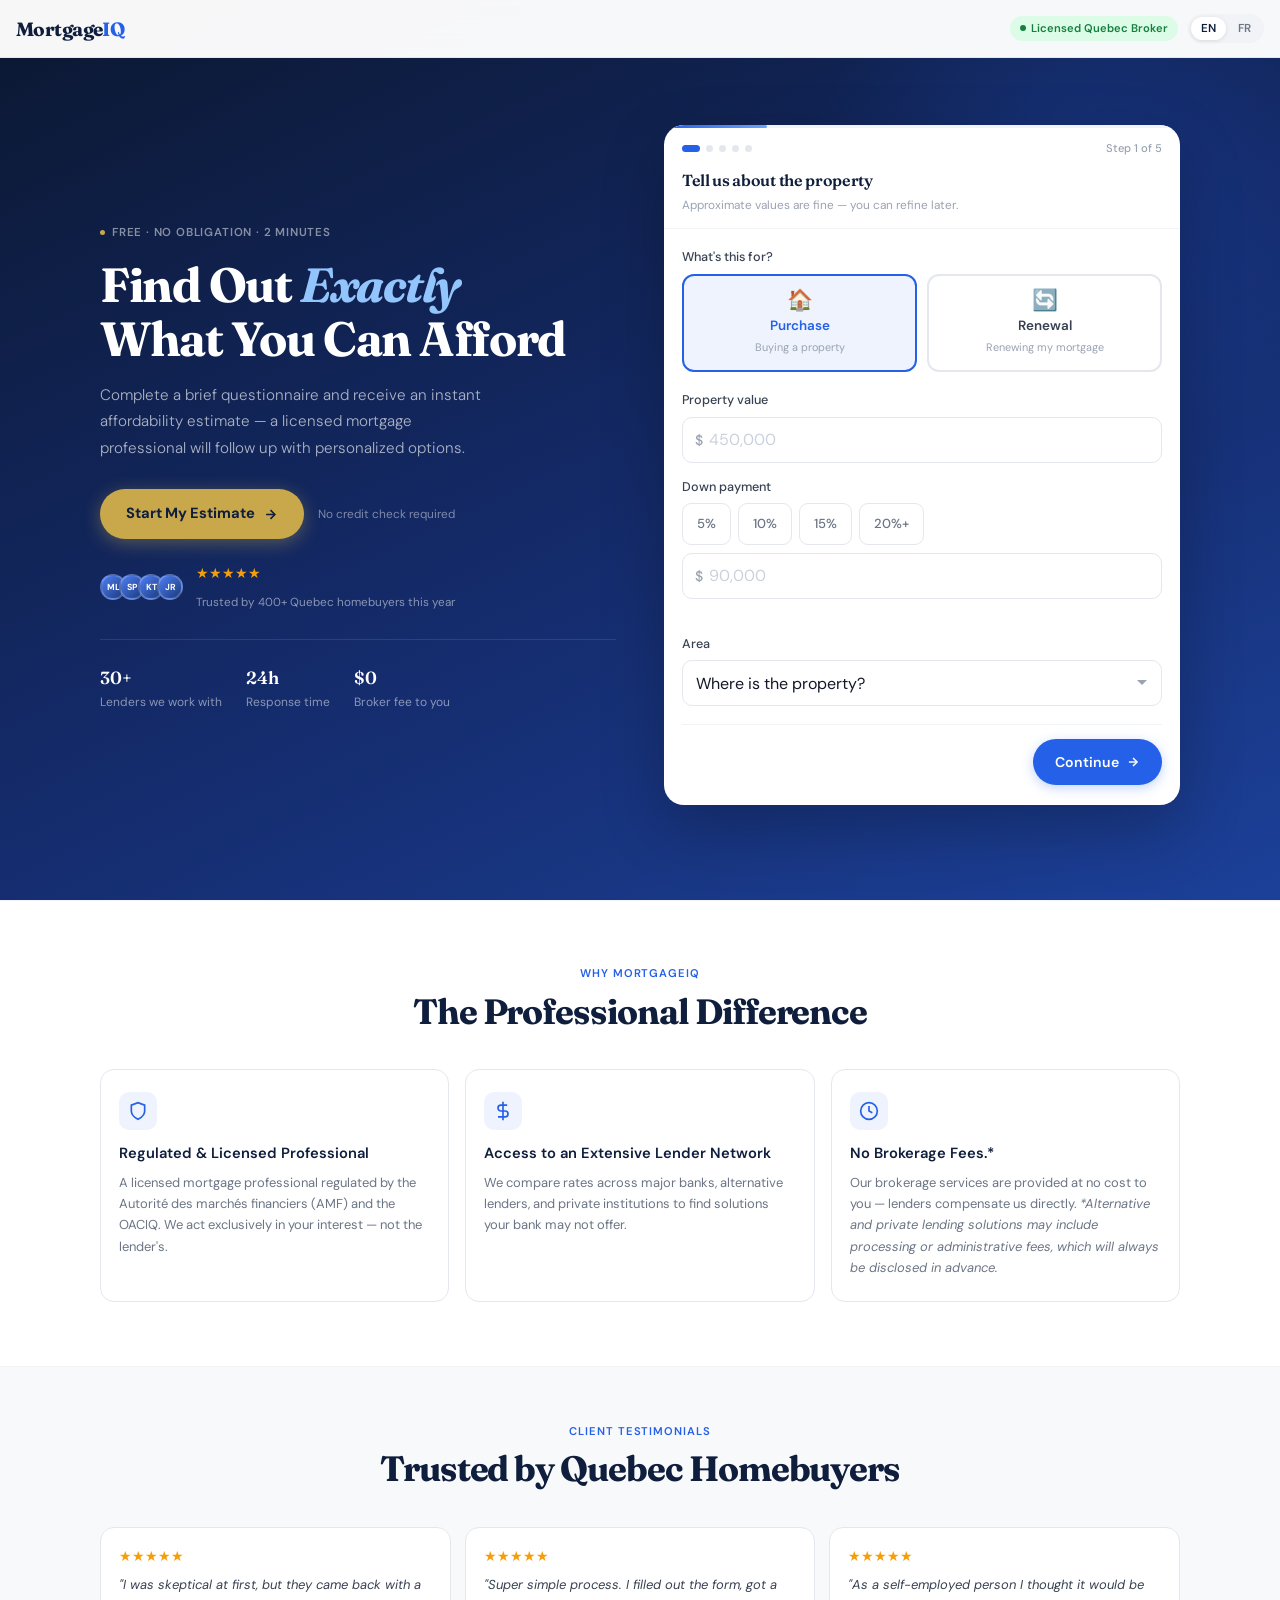
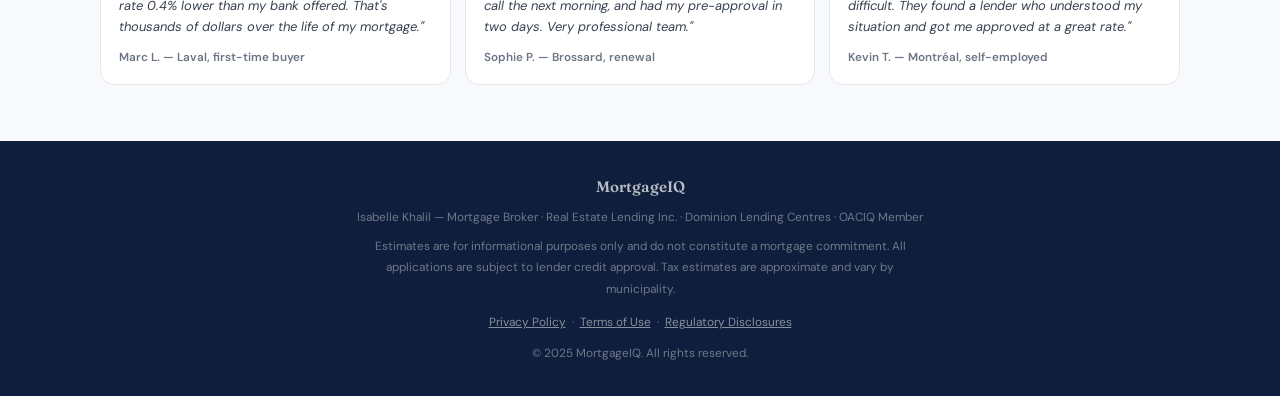
==== commit b8338ea2: "index.html" ====
--- a/index.html
+++ b/index.html
@@ -577,22 +577,30 @@
   <div class="vcard-sheet" id="vcardSheet">
     <div class="vcard-drag"></div>
     <div class="vcard-card">
-      <div class="vcard-logo">Mortgage<span>IQ</span></div>
-      <div class="vcard-name"  id="vcName">Your Name</div>
-      <div class="vcard-title" id="vcTitle">Licensed Mortgage Broker · AMF Regulated</div>
+      <!-- Header: powered-by branding -->
+      <div class="vcard-powered">
+        <span>Powered by</span>
+        <span class="vcard-powered-brand">MortgageIQ</span>
+      </div>
+      <!-- Broker identity -->
+      <div class="vcard-name"    id="vcName">Isabelle Khalil</div>
+      <div class="vcard-title"   id="vcTitle">Mortgage Broker · Dominion Lending Centres</div>
+      <div class="vcard-company" id="vcCompany">Real Estate Lending Inc.</div>
+      <!-- Credential badges -->
       <div class="vcard-creds">
         <span class="vcard-badge">AMF Licensed</span>
         <span class="vcard-badge">OACIQ Member</span>
-        <span class="vcard-badge">Courtier agréé</span>
+        <span class="vcard-badge">DLC Network</span>
       </div>
       <div class="vcard-divider"></div>
+      <!-- Contact rows -->
       <div class="vcard-contact-row">
         <div class="vcard-contact-icon">
           <svg width="13" height="13" viewBox="0 0 24 24" fill="none" stroke="rgba(255,255,255,0.7)" stroke-width="2.5">
             <path d="M22 16.92v3a2 2 0 0 1-2.18 2 19.79 19.79 0 0 1-8.63-3.07A19.5 19.5 0 0 1 4.69 12 19.79 19.79 0 0 1 1.61 3.41 2 2 0 0 1 3.6 1.22h3a2 2 0 0 1 2 1.72c.127.96.361 1.903.7 2.81a2 2 0 0 1-.45 2.11L7.91 8.82a16 16 0 0 0 6.29 6.29l.95-.95a2 2 0 0 1 2.11-.45c.907.339 1.85.573 2.81.7A2 2 0 0 1 22 16.92z"/>
           </svg>
         </div>
-        <a href="tel:+15140000000" id="vcPhoneLink">(514) 000-0000</a>
+        <a href="tel:+15143589236" id="vcPhoneLink">514-358-9236</a>
       </div>
       <div class="vcard-contact-row">
         <div class="vcard-contact-icon">
@@ -601,7 +609,7 @@
             <polyline points="22,6 12,13 2,6"/>
           </svg>
         </div>
-        <a href="mailto:info@mortgageiq.ca" id="vcEmailLink">info@mortgageiq.ca</a>
+        <a href="mailto:info@isabellehypotheque.com" id="vcEmailLink">info@isabellehypotheque.com</a>
       </div>
       <div class="vcard-contact-row">
         <div class="vcard-contact-icon">
@@ -611,7 +619,7 @@
             <path d="M12 2a15.3 15.3 0 0 1 4 10 15.3 15.3 0 0 1-4 10 15.3 15.3 0 0 1-4-10 15.3 15.3 0 0 1 4-10z"/>
           </svg>
         </div>
-        <a href="https://mortgageiq.ca" target="_blank" id="vcWebLink">mortgageiq.ca</a>
+        <a href="https://isabellehypotheque.com" target="_blank" id="vcWebLink">isabellehypotheque.com</a>
       </div>
     </div>
     <div class="vcard-actions">
@@ -762,7 +770,7 @@
   rv3a: 'Kevin T. — Montréal, self-employed',
 
   // Footer
-  ftLicense: 'Licensed Mortgage Broker · Regulated by the AMF (Autorité des marchés financiers) · OACIQ Member',
+  ftLicense: 'Isabelle Khalil — Mortgage Broker · Real Estate Lending Inc. · Dominion Lending Centres · OACIQ Member',
   ftDisc:    'Estimates are for informational purposes only and do not constitute a mortgage commitment. All applications are subject to lender credit approval. Tax estimates are approximate and vary by municipality.',
   ftPriv: 'Privacy Policy',   ftTerms: 'Terms of Use',   ftOACIQ: 'Regulatory Disclosures',
   ftCopy: '© 2025 MortgageIQ. All rights reserved.',
@@ -889,7 +897,7 @@
   rv3b: "« En tant que travailleur autonome, je croyais que ce serait difficile. Ils ont trouvé un prêteur qui comprenait ma situation. »",
   rv3a: 'Kevin T. — Montréal, travailleur autonome',
 
-  ftLicense: "Courtier hypothécaire agréé · Réglementé par l'AMF (Autorité des marchés financiers) · Membre de l'OACIQ",
+  ftLicense: "Isabelle Khalil — Courtière Hypothécaire · Financement Immobilier Inc. · Dominion Lending Centres · Membre de l'OACIQ",
   ftDisc:    "Les estimations sont fournies à titre informatif seulement et ne constituent pas un engagement de prêt. Toutes les demandes sont soumises à l'approbation de crédit du prêteur.",
   ftPriv: 'Politique de confidentialité',   ftTerms: "Conditions d'utilisation",   ftOACIQ: 'Divulgations réglementaires',
   ftCopy: '© 2025 MortgageIQ. Tous droits réservés.',
@@ -1713,14 +1721,16 @@
 // ── Fill in your real broker details below ──
 // ════════════════════════════════════════════════════════════
 const BROKER = {
-  name:         'Your Name',           // ← Replace with broker full name
-  title_en:     'Licensed Mortgage Broker',
-  title_fr:     'Courtier hypothécaire agréé',
-  phone:        '+15140000000',        // ← Replace (no spaces or dashes)
-  phoneDisplay: '(514) 000-0000',      // ← Display format shown on card
-  email:        'info@mortgageiq.ca',  // ← Replace with real email
-  website:      'mortgageiq.ca',       // ← Replace with real domain
-  amfNumber:    '',                    // ← Optional: AMF licence # (e.g. '123456')
+  name:         'Isabelle Khalil',
+  company_en:   'Real Estate Lending Inc.',
+  company_fr:   'Financement Immobilier Inc.',
+  title_en:     'Mortgage Broker · Dominion Lending Centres',
+  title_fr:     'Courtière Hypothécaire · Dominion Lending Centres',
+  phone:        '+15143589236',
+  phoneDisplay: '514-358-9236',
+  email:        'info@isabellehypotheque.com',
+  website:      'isabellehypotheque.com',
+  amfNumber:    '',
 };
 
 function openVcard() {
@@ -1728,6 +1738,8 @@
   $('vcName').textContent  = BROKER.name;
   $('vcTitle').textContent = (isFR ? BROKER.title_fr : BROKER.title_en) +
     (BROKER.amfNumber ? ` · ${isFR ? 'Licence AMF' : 'AMF Licence'} #${BROKER.amfNumber}` : '');
+  const compEl = $('vcCompany');
+  if (compEl) compEl.textContent = isFR ? BROKER.company_fr : BROKER.company_en;
   $('vcPhoneLink').textContent = BROKER.phoneDisplay;
   $('vcPhoneLink').href        = 'tel:' + BROKER.phone;
   $('vcEmailLink').textContent = BROKER.email;
@@ -1753,7 +1765,7 @@
   const vcf  = [
     'BEGIN:VCARD', 'VERSION:3.0',
     'FN:'    + BROKER.name,
-    'ORG:MortgageIQ',
+    'ORG:'   + (isFR ? BROKER.company_fr : BROKER.company_en),
     'TITLE:' + (isFR ? BROKER.title_fr : BROKER.title_en),
     'TEL;TYPE=CELL:' + BROKER.phone,
     'EMAIL:' + BROKER.email,
--- a/style.css
+++ b/style.css
@@ -59,11 +59,23 @@
   font-size: 1.2rem; font-weight: 700;
   color: var(--navy); letter-spacing: -0.03em;
   flex: 1; cursor: pointer;
+  /* No border, no background, no box — pure text branding */
+  background: none;
+  border: none;
+  outline: none;
+  padding: 0;
+  margin: 0;
   text-decoration: none;
-  transition: opacity 0.15s;
-}
-.nav-logo:hover { opacity: 0.75; }
-.nav-logo span { color: var(--blue); }
+  display: inline-flex;
+  align-items: center;
+  user-select: none;
+  -webkit-tap-highlight-color: transparent;
+  transition: opacity 0.18s;
+}
+.nav-logo:hover  { opacity: 0.7; }
+.nav-logo:focus  { outline: none; }
+.nav-logo:active { opacity: 0.55; }
+.nav-logo span   { color: var(--blue); }
 .nav-pill {
   display: flex; align-items: center; gap: 5px;
   background: var(--green-soft); color: var(--green);
@@ -469,19 +481,33 @@
 }
 .btn-broker-cta:hover { background: var(--gold-hover); transform: translateY(-1px); }
 
-/* Redo estimate link */
+/* Redo estimate — subtle secondary action */
 .res-redo {
-  text-align: center; padding: 0 18px 18px;
+  text-align: center;
+  padding: 4px 18px 20px;
 }
 .res-redo button {
-  background: none; border: none; cursor: pointer;
-  color: var(--gray-400); font-size: 0.78rem;
+  background: none;
+  border: 1px solid var(--gray-200);
+  cursor: pointer;
+  color: var(--gray-500);
+  font-size: 0.76rem;
+  font-weight: 500;
   font-family: 'DM Sans', sans-serif;
-  padding: 8px; border-radius: 6px;
-  display: inline-flex; align-items: center; gap: 5px;
-  transition: color 0.15s;
-}
-.res-redo button:hover { color: var(--gray-600); }
+  padding: 8px 16px;
+  border-radius: 100px;
+  display: inline-flex;
+  align-items: center;
+  gap: 6px;
+  transition: all 0.18s;
+  letter-spacing: 0.01em;
+  -webkit-tap-highlight-color: transparent;
+}
+.res-redo button:hover {
+  border-color: var(--gray-400);
+  color: var(--gray-700);
+  background: var(--gray-50);
+}
 
 /* ============================================================
    CONTACT STEP — STEP 4
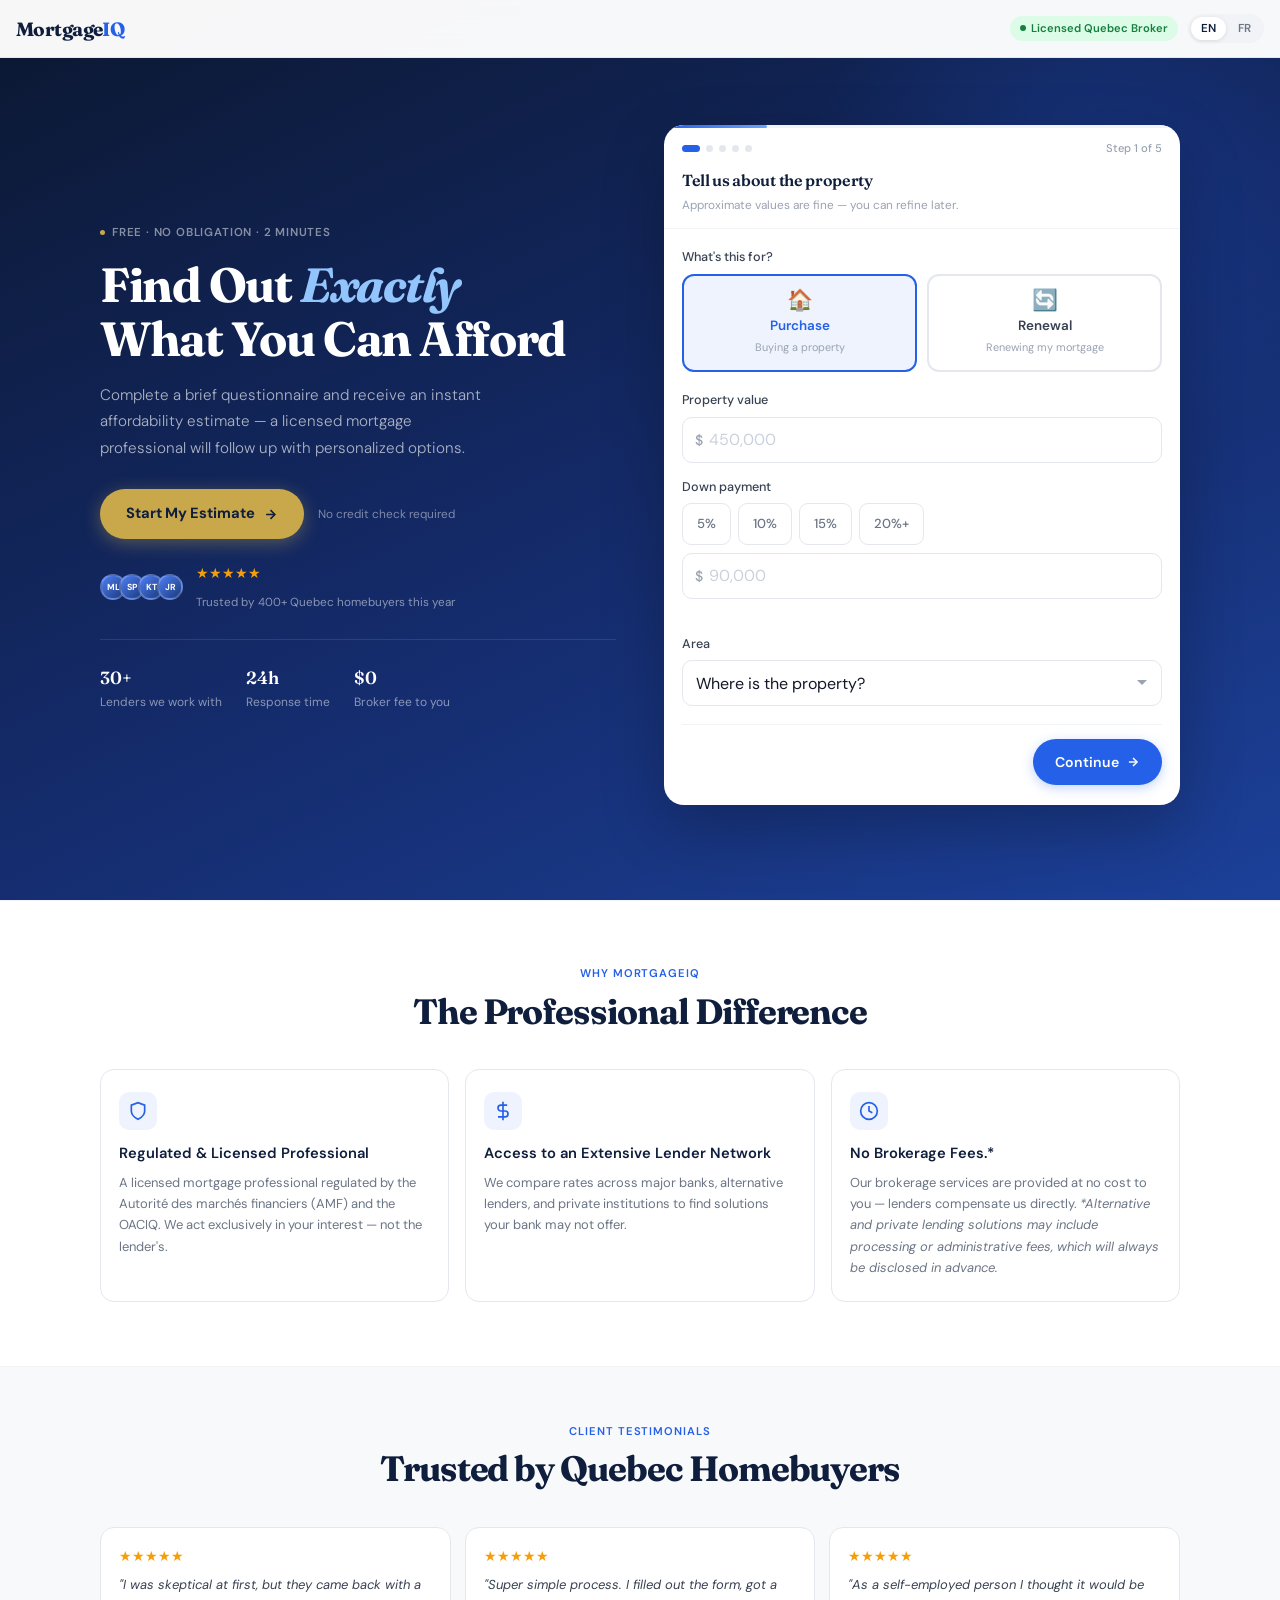
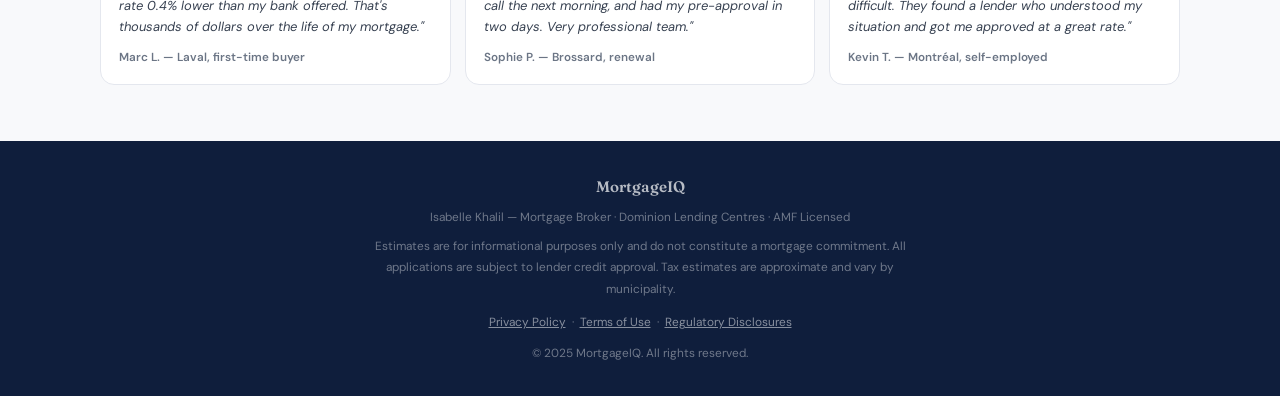
==== commit 09bf3553: "index.html" ====
--- a/index.html
+++ b/index.html
@@ -575,62 +575,90 @@
 <!-- ══ VIRTUAL BUSINESS CARD ═════════════════════════════════ -->
 <div class="vcard-ov" id="vcardOv" onclick="if(event.target===this)closeVcard()">
   <div class="vcard-sheet" id="vcardSheet">
+
+    <!-- Drag handle -->
     <div class="vcard-drag"></div>
+
+    <!-- MortgageIQ powered-by header -->
+    <div class="vcard-header">
+      <span class="vcard-powered-label">Powered by</span>
+      <span class="vcard-powered-name">MortgageIQ</span>
+    </div>
+
+    <!-- Card face -->
     <div class="vcard-card">
-      <!-- Header: powered-by branding -->
-      <div class="vcard-powered">
-        <span>Powered by</span>
-        <span class="vcard-powered-brand">MortgageIQ</span>
+
+      <!-- Identity block -->
+      <div class="vcard-identity">
+        <div class="vcard-name" id="vcName">Isabelle Khalil</div>
+        <div class="vcard-title" id="vcTitle">Mortgage Broker</div>
+        <div class="vcard-network" id="vcNetwork">Dominion Lending Centres</div>
       </div>
-      <!-- Broker identity -->
-      <div class="vcard-name"    id="vcName">Isabelle Khalil</div>
-      <div class="vcard-title"   id="vcTitle">Mortgage Broker · Dominion Lending Centres</div>
-      <div class="vcard-company" id="vcCompany">Real Estate Lending Inc.</div>
-      <!-- Credential badges -->
+
+      <!-- Badges -->
       <div class="vcard-creds">
         <span class="vcard-badge">AMF Licensed</span>
-        <span class="vcard-badge">OACIQ Member</span>
         <span class="vcard-badge">DLC Network</span>
       </div>
+
+      <!-- Divider -->
       <div class="vcard-divider"></div>
-      <!-- Contact rows -->
-      <div class="vcard-contact-row">
-        <div class="vcard-contact-icon">
-          <svg width="13" height="13" viewBox="0 0 24 24" fill="none" stroke="rgba(255,255,255,0.7)" stroke-width="2.5">
-            <path d="M22 16.92v3a2 2 0 0 1-2.18 2 19.79 19.79 0 0 1-8.63-3.07A19.5 19.5 0 0 1 4.69 12 19.79 19.79 0 0 1 1.61 3.41 2 2 0 0 1 3.6 1.22h3a2 2 0 0 1 2 1.72c.127.96.361 1.903.7 2.81a2 2 0 0 1-.45 2.11L7.91 8.82a16 16 0 0 0 6.29 6.29l.95-.95a2 2 0 0 1 2.11-.45c.907.339 1.85.573 2.81.7A2 2 0 0 1 22 16.92z"/>
-          </svg>
-        </div>
-        <a href="tel:+15143589236" id="vcPhoneLink">514-358-9236</a>
-      </div>
-      <div class="vcard-contact-row">
-        <div class="vcard-contact-icon">
-          <svg width="13" height="13" viewBox="0 0 24 24" fill="none" stroke="rgba(255,255,255,0.7)" stroke-width="2.5">
-            <path d="M4 4h16c1.1 0 2 .9 2 2v12c0 1.1-.9 2-2 2H4c-1.1 0-2-.9-2-2V6c0-1.1.9-2 2-2z"/>
-            <polyline points="22,6 12,13 2,6"/>
-          </svg>
-        </div>
-        <a href="mailto:info@isabellehypotheque.com" id="vcEmailLink">info@isabellehypotheque.com</a>
-      </div>
-      <div class="vcard-contact-row">
-        <div class="vcard-contact-icon">
-          <svg width="13" height="13" viewBox="0 0 24 24" fill="none" stroke="rgba(255,255,255,0.7)" stroke-width="2.5">
-            <circle cx="12" cy="12" r="10"/>
-            <line x1="2" y1="12" x2="22" y2="12"/>
-            <path d="M12 2a15.3 15.3 0 0 1 4 10 15.3 15.3 0 0 1-4 10 15.3 15.3 0 0 1-4-10 15.3 15.3 0 0 1 4-10z"/>
-          </svg>
-        </div>
-        <a href="https://isabellehypotheque.com" target="_blank" id="vcWebLink">isabellehypotheque.com</a>
-      </div>
-    </div>
+
+      <!-- Contact info -->
+      <div class="vcard-contacts">
+
+        <a class="vcard-contact-row" href="tel:+15143589236" id="vcPhoneLink">
+          <div class="vcard-contact-icon">
+            <svg width="14" height="14" viewBox="0 0 24 24" fill="none" stroke="currentColor" stroke-width="2.2">
+              <path d="M22 16.92v3a2 2 0 0 1-2.18 2 19.79 19.79 0 0 1-8.63-3.07A19.5 19.5 0 0 1 4.69 12 19.79 19.79 0 0 1 1.61 3.41 2 2 0 0 1 3.6 1.22h3a2 2 0 0 1 2 1.72c.127.96.361 1.903.7 2.81a2 2 0 0 1-.45 2.11L7.91 8.82a16 16 0 0 0 6.29 6.29l.95-.95a2 2 0 0 1 2.11-.45c.907.339 1.85.573 2.81.7A2 2 0 0 1 22 16.92z"/>
+            </svg>
+          </div>
+          <div class="vcard-contact-info">
+            <span class="vcard-contact-label">Phone</span>
+            <span class="vcard-contact-value">514-358-9236</span>
+          </div>
+        </a>
+
+        <a class="vcard-contact-row" href="mailto:info@isabellehypotheque.com" id="vcEmailLink">
+          <div class="vcard-contact-icon">
+            <svg width="14" height="14" viewBox="0 0 24 24" fill="none" stroke="currentColor" stroke-width="2.2">
+              <path d="M4 4h16c1.1 0 2 .9 2 2v12c0 1.1-.9 2-2 2H4c-1.1 0-2-.9-2-2V6c0-1.1.9-2 2-2z"/>
+              <polyline points="22,6 12,13 2,6"/>
+            </svg>
+          </div>
+          <div class="vcard-contact-info">
+            <span class="vcard-contact-label">Email</span>
+            <span class="vcard-contact-value">info@isabellehypotheque.com</span>
+          </div>
+        </a>
+
+        <a class="vcard-contact-row" href="https://isabellehypotheque.com" target="_blank" id="vcWebLink">
+          <div class="vcard-contact-icon">
+            <svg width="14" height="14" viewBox="0 0 24 24" fill="none" stroke="currentColor" stroke-width="2.2">
+              <circle cx="12" cy="12" r="10"/>
+              <line x1="2" y1="12" x2="22" y2="12"/>
+              <path d="M12 2a15.3 15.3 0 0 1 4 10 15.3 15.3 0 0 1-4 10 15.3 15.3 0 0 1-4-10 15.3 15.3 0 0 1 4-10z"/>
+            </svg>
+          </div>
+          <div class="vcard-contact-info">
+            <span class="vcard-contact-label">Website</span>
+            <span class="vcard-contact-value">isabellehypotheque.com</span>
+          </div>
+        </a>
+
+      </div><!-- /vcard-contacts -->
+    </div><!-- /vcard-card -->
+
+    <!-- Action buttons -->
     <div class="vcard-actions">
       <button class="vcard-btn vcard-btn-call" onclick="callBroker()">
-        <svg width="14" height="14" viewBox="0 0 24 24" fill="none" stroke="currentColor" stroke-width="2.5">
+        <svg width="15" height="15" viewBox="0 0 24 24" fill="none" stroke="currentColor" stroke-width="2.5">
           <path d="M22 16.92v3a2 2 0 0 1-2.18 2 19.79 19.79 0 0 1-8.63-3.07A19.5 19.5 0 0 1 4.69 12 19.79 19.79 0 0 1 1.61 3.41 2 2 0 0 1 3.6 1.22h3a2 2 0 0 1 2 1.72c.127.96.361 1.903.7 2.81a2 2 0 0 1-.45 2.11L7.91 8.82a16 16 0 0 0 6.29 6.29l.95-.95a2 2 0 0 1 2.11-.45c.907.339 1.85.573 2.81.7A2 2 0 0 1 22 16.92z"/>
         </svg>
         <span id="vcCallTxt">Call Now</span>
       </button>
       <button class="vcard-btn vcard-btn-save" onclick="saveVcard()">
-        <svg width="14" height="14" viewBox="0 0 24 24" fill="none" stroke="currentColor" stroke-width="2.5">
+        <svg width="15" height="15" viewBox="0 0 24 24" fill="none" stroke="currentColor" stroke-width="2.5">
           <path d="M21 15v4a2 2 0 0 1-2 2H5a2 2 0 0 1-2-2v-4"/>
           <polyline points="7 10 12 15 17 10"/>
           <line x1="12" y1="15" x2="12" y2="3"/>
@@ -638,10 +666,13 @@
         <span id="vcSaveTxt">Save Contact</span>
       </button>
     </div>
+
+    <!-- Close -->
     <div class="vcard-close-row">
       <button class="vcard-close-btn" onclick="closeVcard()" id="vcCloseTxt">Close</button>
     </div>
-  </div>
+
+  </div><!-- /vcard-sheet -->
 </div>
 
 <!-- ══ JAVASCRIPT ════════════════════════════════════════════ -->
@@ -770,7 +801,7 @@
   rv3a: 'Kevin T. — Montréal, self-employed',
 
   // Footer
-  ftLicense: 'Isabelle Khalil — Mortgage Broker · Real Estate Lending Inc. · Dominion Lending Centres · OACIQ Member',
+  ftLicense: 'Isabelle Khalil — Mortgage Broker · Dominion Lending Centres · AMF Licensed',
   ftDisc:    'Estimates are for informational purposes only and do not constitute a mortgage commitment. All applications are subject to lender credit approval. Tax estimates are approximate and vary by municipality.',
   ftPriv: 'Privacy Policy',   ftTerms: 'Terms of Use',   ftOACIQ: 'Regulatory Disclosures',
   ftCopy: '© 2025 MortgageIQ. All rights reserved.',
@@ -897,7 +928,7 @@
   rv3b: "« En tant que travailleur autonome, je croyais que ce serait difficile. Ils ont trouvé un prêteur qui comprenait ma situation. »",
   rv3a: 'Kevin T. — Montréal, travailleur autonome',
 
-  ftLicense: "Isabelle Khalil — Courtière Hypothécaire · Financement Immobilier Inc. · Dominion Lending Centres · Membre de l'OACIQ",
+  ftLicense: "Isabelle Khalil — Courtière Hypothécaire · Dominion Lending Centres · Agréée AMF",
   ftDisc:    "Les estimations sont fournies à titre informatif seulement et ne constituent pas un engagement de prêt. Toutes les demandes sont soumises à l'approbation de crédit du prêteur.",
   ftPriv: 'Politique de confidentialité',   ftTerms: "Conditions d'utilisation",   ftOACIQ: 'Divulgations réglementaires',
   ftCopy: '© 2025 MortgageIQ. Tous droits réservés.',
@@ -1722,33 +1753,29 @@
 // ════════════════════════════════════════════════════════════
 const BROKER = {
   name:         'Isabelle Khalil',
-  company_en:   'Real Estate Lending Inc.',
-  company_fr:   'Financement Immobilier Inc.',
-  title_en:     'Mortgage Broker · Dominion Lending Centres',
-  title_fr:     'Courtière Hypothécaire · Dominion Lending Centres',
+  title_en:     'Mortgage Broker',
+  title_fr:     'Courtière Hypothécaire',
   phone:        '+15143589236',
   phoneDisplay: '514-358-9236',
   email:        'info@isabellehypotheque.com',
   website:      'isabellehypotheque.com',
-  amfNumber:    '',
 };
 
 function openVcard() {
   const isFR = lang === 'fr';
+  // Broker identity
   $('vcName').textContent  = BROKER.name;
-  $('vcTitle').textContent = (isFR ? BROKER.title_fr : BROKER.title_en) +
-    (BROKER.amfNumber ? ` · ${isFR ? 'Licence AMF' : 'AMF Licence'} #${BROKER.amfNumber}` : '');
-  const compEl = $('vcCompany');
-  if (compEl) compEl.textContent = isFR ? BROKER.company_fr : BROKER.company_en;
-  $('vcPhoneLink').textContent = BROKER.phoneDisplay;
-  $('vcPhoneLink').href        = 'tel:' + BROKER.phone;
-  $('vcEmailLink').textContent = BROKER.email;
-  $('vcEmailLink').href        = 'mailto:' + BROKER.email;
-  $('vcWebLink').textContent   = BROKER.website;
-  $('vcWebLink').href          = 'https://' + BROKER.website;
-  $('vcCallTxt').textContent   = isFR ? 'Appeler maintenant'       : 'Call Now';
-  $('vcSaveTxt').textContent   = isFR ? 'Enregistrer le contact'   : 'Save Contact';
-  $('vcCloseTxt').textContent  = isFR ? 'Fermer'                   : 'Close';
+  $('vcTitle').textContent = isFR ? 'Courtière Hypothécaire' : 'Mortgage Broker';
+  const netEl = $('vcNetwork');
+  if (netEl) netEl.textContent = 'Dominion Lending Centres';
+  // Contact links
+  $('vcPhoneLink').href  = 'tel:' + BROKER.phone;
+  $('vcEmailLink').href  = 'mailto:' + BROKER.email;
+  $('vcWebLink').href    = 'https://' + BROKER.website;
+  // Button labels
+  $('vcCallTxt').textContent  = isFR ? 'Appeler maintenant'     : 'Call Now';
+  $('vcSaveTxt').textContent  = isFR ? 'Enregistrer le contact' : 'Save Contact';
+  $('vcCloseTxt').textContent = isFR ? 'Fermer'                 : 'Close';
   $('vcardOv').classList.add('on');
   document.body.style.overflow = 'hidden';
 }
@@ -1765,12 +1792,11 @@
   const vcf  = [
     'BEGIN:VCARD', 'VERSION:3.0',
     'FN:'    + BROKER.name,
-    'ORG:'   + (isFR ? BROKER.company_fr : BROKER.company_en),
+    'ORG:Dominion Lending Centres',
     'TITLE:' + (isFR ? BROKER.title_fr : BROKER.title_en),
     'TEL;TYPE=CELL:' + BROKER.phone,
     'EMAIL:' + BROKER.email,
     'URL:https://' + BROKER.website,
-    BROKER.amfNumber ? 'NOTE:AMF Licence #' + BROKER.amfNumber : '',
     'END:VCARD',
   ].filter(Boolean).join('\r\n');
   const blob = new Blob([vcf], { type: 'text/vcard;charset=utf-8' });
--- a/style.css
+++ b/style.css
@@ -777,91 +777,183 @@
 
 /* ============================================================
    VIRTUAL BUSINESS CARD
-   ============================================================ */
+   Design: Isabelle Khalil brand — deep black, gold (#c9a84c)
+   Inspired by her physical business card aesthetic
+   ============================================================ */
+
+/* Overlay */
 .vcard-ov {
   display: none; position: fixed; inset: 0; z-index: 999;
-  background: rgba(10,20,40,0.72); backdrop-filter: blur(6px);
+  background: rgba(5, 5, 8, 0.82);
+  backdrop-filter: blur(10px);
   align-items: flex-end; justify-content: center; padding: 0;
 }
 .vcard-ov.on { display: flex; animation: vcFadeIn 0.22s ease; }
 @keyframes vcFadeIn { from { opacity: 0; } to { opacity: 1; } }
 
+/* Sheet — dark background */
 .vcard-sheet {
-  background: white; width: 100%; max-width: 480px;
-  border-radius: 22px 22px 0 0;
-  padding-bottom: max(24px, env(safe-area-inset-bottom));
-  box-shadow: 0 -10px 48px rgba(0,0,0,0.22);
-  animation: vcSlideUp 0.3s cubic-bezier(0.34, 1.2, 0.64, 1);
+  background: #111113;
+  width: 100%; max-width: 480px;
+  border-radius: 24px 24px 0 0;
+  padding-bottom: max(28px, env(safe-area-inset-bottom));
+  box-shadow: 0 -2px 0 rgba(201,168,76,0.4), 0 -20px 60px rgba(0,0,0,0.7);
+  animation: vcSlideUp 0.32s cubic-bezier(0.34, 1.15, 0.64, 1);
 }
 @keyframes vcSlideUp { from { transform: translateY(100%); } to { transform: translateY(0); } }
 
+/* Drag handle */
 .vcard-drag {
   width: 36px; height: 4px; border-radius: 4px;
-  background: var(--gray-200); margin: 10px auto 0;
-}
+  background: rgba(255,255,255,0.12); margin: 12px auto 0;
+}
+
+/* Card face — matches Isabelle's biz card: near-black with gold accents */
 .vcard-card {
-  margin: 16px 16px 0;
-  background: linear-gradient(135deg, #0f1e3c 0%, #1a3a7c 60%, #2460e8 100%);
-  border-radius: 16px; padding: 22px 20px 20px;
+  margin: 14px 14px 0;
+  background: radial-gradient(ellipse at 80% 10%, #222018 0%, #0f0f0f 55%, #0a0a0a 100%);
+  border-radius: 18px;
+  padding: 22px 20px 20px;
   position: relative; overflow: hidden;
-}
+  border: 1px solid rgba(201,168,76,0.22);
+  box-shadow: inset 0 1px 0 rgba(201,168,76,0.12), 0 10px 40px rgba(0,0,0,0.6);
+}
+
+/* Gold radial shimmer top-right (mimics biz card light effect) */
 .vcard-card::before {
-  content: ''; position: absolute; top: -40px; right: -40px;
+  content: '';
+  position: absolute; top: -50px; right: -50px;
+  width: 200px; height: 200px; border-radius: 50%;
+  background: radial-gradient(circle, rgba(201,168,76,0.14) 0%, transparent 65%);
+  pointer-events: none;
+}
+.vcard-card::after {
+  content: '';
+  position: absolute; bottom: -40px; left: -30px;
   width: 140px; height: 140px; border-radius: 50%;
-  background: rgba(255,255,255,0.05);
-}
-.vcard-card::after {
-  content: ''; position: absolute; bottom: -30px; left: -20px;
-  width: 110px; height: 110px; border-radius: 50%;
-  background: rgba(255,255,255,0.04);
-}
-.vcard-logo {
-  font-family: 'Fraunces', serif; font-size: 0.9rem; font-weight: 700;
-  color: rgba(255,255,255,0.45); letter-spacing: -0.02em; margin-bottom: 14px;
-}
-.vcard-logo span { color: rgba(255,255,255,0.85); }
+  background: radial-gradient(circle, rgba(201,168,76,0.06) 0%, transparent 70%);
+  pointer-events: none;
+}
+
+/* "Powered by MortgageIQ" */
+.vcard-powered {
+  display: flex; align-items: center; gap: 5px;
+  margin-bottom: 16px;
+}
+.vcard-powered > span:first-child {
+  font-size: 0.6rem; color: rgba(255,255,255,0.25);
+  text-transform: uppercase; letter-spacing: 0.08em; font-weight: 500;
+}
+.vcard-powered-brand {
+  font-family: 'Fraunces', serif;
+  color: rgba(201,168,76,0.55);
+  font-size: 0.7rem; font-weight: 600;
+  letter-spacing: -0.01em;
+}
+
+/* Broker name — gold uppercase, mirrors biz card style */
 .vcard-name {
-  font-family: 'Fraunces', serif; font-size: 1.25rem; font-weight: 700;
-  color: white; letter-spacing: -0.02em; line-height: 1.2; margin-bottom: 3px;
-}
-.vcard-title { font-size: 0.72rem; color: rgba(255,255,255,0.5); margin-bottom: 12px; letter-spacing: 0.02em; }
+  font-family: 'Fraunces', serif;
+  font-size: 1.4rem; font-weight: 700;
+  color: #c9a84c;
+  letter-spacing: 0.06em;
+  text-transform: uppercase;
+  line-height: 1.15; margin-bottom: 3px;
+}
+
+/* Title */
+.vcard-title {
+  font-size: 0.72rem;
+  color: rgba(201,168,76,0.6);
+  font-weight: 400;
+  letter-spacing: 0.02em;
+  margin-bottom: 2px;
+}
+
+/* Company */
+.vcard-company {
+  font-size: 0.67rem;
+  color: rgba(255,255,255,0.28);
+  letter-spacing: 0.05em;
+  text-transform: uppercase;
+  font-weight: 500;
+  margin-bottom: 13px;
+}
+
+/* Credential badges */
 .vcard-creds { display: flex; gap: 5px; flex-wrap: wrap; margin-bottom: 14px; }
 .vcard-badge {
-  background: rgba(255,255,255,0.12); border: 1px solid rgba(255,255,255,0.16);
-  color: rgba(255,255,255,0.7); font-size: 0.62rem; font-weight: 600;
-  padding: 3px 8px; border-radius: 100px; letter-spacing: 0.04em;
-}
-.vcard-divider { height: 1px; background: rgba(255,255,255,0.1); margin-bottom: 12px; }
-.vcard-contact-row { display: flex; align-items: center; gap: 9px; margin-bottom: 8px; }
+  background: rgba(201,168,76,0.08);
+  border: 1px solid rgba(201,168,76,0.28);
+  color: rgba(201,168,76,0.7);
+  font-size: 0.6rem; font-weight: 600;
+  padding: 3px 8px; border-radius: 100px;
+  letter-spacing: 0.05em; text-transform: uppercase;
+}
+
+/* Gold-tinted divider */
+.vcard-divider {
+  height: 1px;
+  background: linear-gradient(90deg, transparent 0%, rgba(201,168,76,0.35) 50%, transparent 100%);
+  margin-bottom: 14px;
+}
+
+/* Contact rows */
+.vcard-contact-row { display: flex; align-items: center; gap: 10px; margin-bottom: 9px; }
 .vcard-contact-icon {
-  width: 26px; height: 26px; border-radius: 7px;
-  background: rgba(255,255,255,0.1);
+  width: 28px; height: 28px; border-radius: 8px;
+  background: rgba(201,168,76,0.09);
+  border: 1px solid rgba(201,168,76,0.18);
   display: flex; align-items: center; justify-content: center; flex-shrink: 0;
 }
-.vcard-contact-row a { color: rgba(255,255,255,0.8); font-size: 0.8rem; text-decoration: none; font-weight: 500; }
-.vcard-contact-row a:hover { color: white; }
-
+.vcard-contact-row a {
+  color: rgba(255,255,255,0.72);
+  font-size: 0.81rem; text-decoration: none; font-weight: 400;
+  letter-spacing: 0.01em; transition: color 0.15s;
+}
+.vcard-contact-row a:hover { color: #c9a84c; }
+
+/* Action buttons */
 .vcard-actions {
   display: grid; grid-template-columns: 1fr 1fr;
-  gap: 10px; margin: 14px 16px 0;
+  gap: 10px; margin: 14px 14px 0;
 }
 .vcard-btn {
   display: flex; align-items: center; justify-content: center; gap: 7px;
-  padding: 13px; border-radius: 11px; border: none; cursor: pointer;
-  font-family: 'DM Sans', sans-serif; font-weight: 600;
-  font-size: 0.85rem; transition: all 0.18s; min-height: 48px;
-}
-.vcard-btn-call { background: var(--blue); color: white; box-shadow: 0 3px 12px rgba(36,96,232,0.3); }
-.vcard-btn-call:hover { background: #1a4fd8; transform: translateY(-1px); }
-.vcard-btn-save { background: var(--gray-100); color: var(--navy); }
-.vcard-btn-save:hover { background: var(--gray-200); }
-
-.vcard-close-row { text-align: center; margin-top: 10px; padding: 0 16px; }
+  padding: 13px; border-radius: 12px; border: none; cursor: pointer;
+  font-family: 'DM Sans', sans-serif; font-weight: 700;
+  font-size: 0.84rem; transition: all 0.18s; min-height: 48px;
+}
+/* Call — gold button matching Isabelle's brand */
+.vcard-btn-call {
+  background: linear-gradient(135deg, #c9a84c 0%, #e8c96a 100%);
+  color: #0d0d0d;
+  box-shadow: 0 3px 16px rgba(201,168,76,0.4);
+}
+.vcard-btn-call:hover {
+  background: linear-gradient(135deg, #dbb958 0%, #f2d97a 100%);
+  transform: translateY(-1px);
+  box-shadow: 0 6px 20px rgba(201,168,76,0.5);
+}
+/* Save — dark ghost */
+.vcard-btn-save {
+  background: rgba(255,255,255,0.06);
+  border: 1px solid rgba(255,255,255,0.12);
+  color: rgba(255,255,255,0.7);
+}
+.vcard-btn-save:hover { background: rgba(255,255,255,0.11); color: white; }
+
+/* Close */
+.vcard-close-row { text-align: center; margin-top: 12px; padding: 0 14px; }
 .vcard-close-btn {
-  background: none; border: none; color: var(--gray-400);
-  font-size: 0.8rem; cursor: pointer;
-  font-family: 'DM Sans', sans-serif; padding: 10px; min-height: 44px;
-}
+  background: none; border: none;
+  color: rgba(255,255,255,0.28);
+  font-size: 0.78rem; cursor: pointer;
+  font-family: 'DM Sans', sans-serif;
+  padding: 10px; min-height: 44px;
+  letter-spacing: 0.02em; transition: color 0.15s;
+}
+.vcard-close-btn:hover { color: rgba(255,255,255,0.55); }
 
 /* ============================================================
    RESPONSIVE — TABLET (≤860px)
